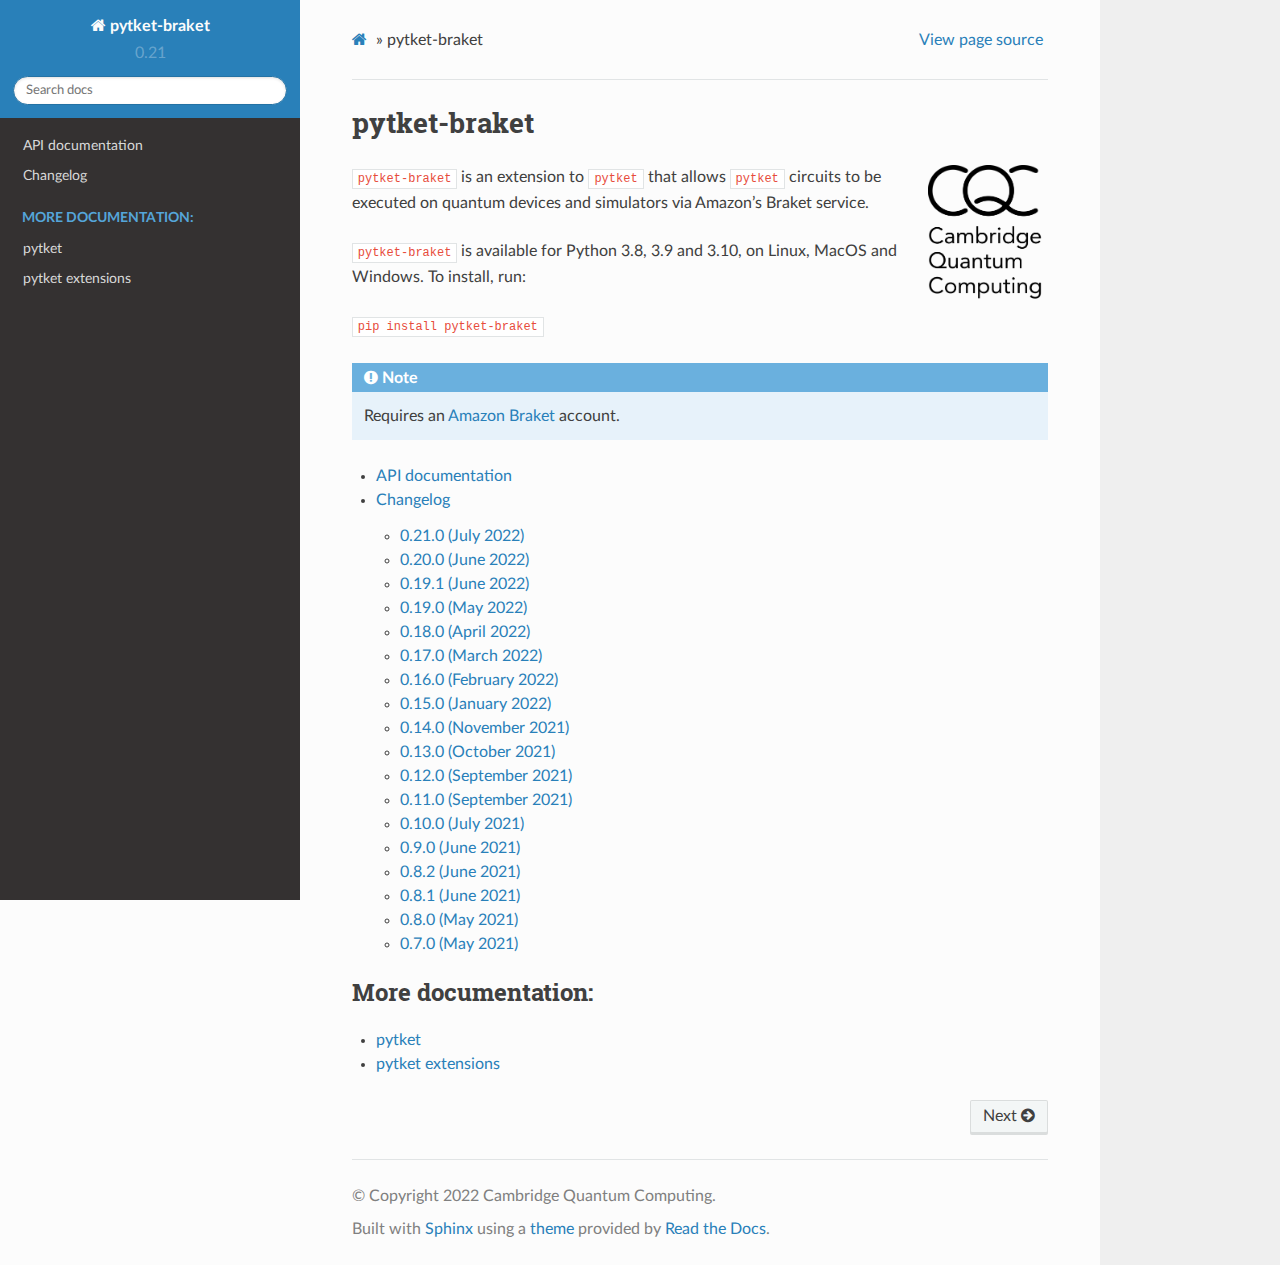
==== docs/api/index.html @ 6402a8f7 "Add generated documentation." ====
<!DOCTYPE html>
<html class="writer-html5" lang="en" >
<head>
  <meta charset="utf-8" /><meta name="generator" content="Docutils 0.17.1: http://docutils.sourceforge.net/" />

  <meta name="viewport" content="width=device-width, initial-scale=1.0" />
  <title>pytket-braket &mdash; pytket-braket 0.21.1rc1 documentation</title>
      <link rel="stylesheet" href="_static/pygments.css" type="text/css" />
      <link rel="stylesheet" href="_static/css/theme.css" type="text/css" />
  <!--[if lt IE 9]>
    <script src="_static/js/html5shiv.min.js"></script>
  <![endif]-->
  
        <script data-url_root="./" id="documentation_options" src="_static/documentation_options.js"></script>
        <script src="_static/jquery.js"></script>
        <script src="_static/underscore.js"></script>
        <script src="_static/doctools.js"></script>
    <script src="_static/js/theme.js"></script>
    <link rel="index" title="Index" href="genindex.html" />
    <link rel="search" title="Search" href="search.html" />
    <link rel="next" title="API documentation" href="api.html" /> 
</head>

<body class="wy-body-for-nav"> 
  <div class="wy-grid-for-nav">
    <nav data-toggle="wy-nav-shift" class="wy-nav-side">
      <div class="wy-side-scroll">
        <div class="wy-side-nav-search" >
            <a href="#" class="icon icon-home"> pytket-braket
          </a>
              <div class="version">
                0.21
              </div>
<div role="search">
  <form id="rtd-search-form" class="wy-form" action="search.html" method="get">
    <input type="text" name="q" placeholder="Search docs" />
    <input type="hidden" name="check_keywords" value="yes" />
    <input type="hidden" name="area" value="default" />
  </form>
</div>
        </div><div class="wy-menu wy-menu-vertical" data-spy="affix" role="navigation" aria-label="Navigation menu">
              <ul>
<li class="toctree-l1"><a class="reference internal" href="api.html">API documentation</a></li>
<li class="toctree-l1"><a class="reference internal" href="changelog.html">Changelog</a></li>
</ul>
<p class="caption" role="heading"><span class="caption-text">More documentation:</span></p>
<ul>
<li class="toctree-l1"><a class="reference external" href="https://cqcl.github.io/tket/pytket/api/index.html">pytket</a></li>
<li class="toctree-l1"><a class="reference external" href="https://cqcl.github.io/pytket-extensions/api/index.html">pytket extensions</a></li>
</ul>

        </div>
      </div>
    </nav>

    <section data-toggle="wy-nav-shift" class="wy-nav-content-wrap"><nav class="wy-nav-top" aria-label="Mobile navigation menu" >
          <i data-toggle="wy-nav-top" class="fa fa-bars"></i>
          <a href="#">pytket-braket</a>
      </nav>

      <div class="wy-nav-content">
        <div class="rst-content">
          <div role="navigation" aria-label="Page navigation">
  <ul class="wy-breadcrumbs">
      <li><a href="#" class="icon icon-home"></a> &raquo;</li>
      <li>pytket-braket</li>
      <li class="wy-breadcrumbs-aside">
            <a href="_sources/index.rst.txt" rel="nofollow"> View page source</a>
      </li>
  </ul>
  <hr/>
</div>
          <div role="main" class="document" itemscope="itemscope" itemtype="http://schema.org/Article">
           <div itemprop="articleBody">
             
  <section id="pytket-braket">
<h1>pytket-braket<a class="headerlink" href="#pytket-braket" title="Permalink to this headline"></a></h1>
<a class="reference internal image-reference" href="_images/CQCLogo.png"><img alt="_images/CQCLogo.png" class="align-right" src="_images/CQCLogo.png" style="width: 120px;" /></a>
<p><code class="docutils literal notranslate"><span class="pre">pytket-braket</span></code> is an extension to <code class="docutils literal notranslate"><span class="pre">pytket</span></code> that allows <code class="docutils literal notranslate"><span class="pre">pytket</span></code> circuits to
be executed on quantum devices and simulators via Amazon’s Braket service.</p>
<p><code class="docutils literal notranslate"><span class="pre">pytket-braket</span></code> is available for Python 3.8, 3.9 and 3.10, on Linux, MacOS and
Windows. To install, run:</p>
<p><code class="docutils literal notranslate"><span class="pre">pip</span> <span class="pre">install</span> <span class="pre">pytket-braket</span></code></p>
<div class="admonition note">
<p class="admonition-title">Note</p>
<p>Requires an <a class="reference external" href="https://aws.amazon.com/braket/">Amazon Braket</a> account.</p>
</div>
<div class="toctree-wrapper compound">
<ul>
<li class="toctree-l1"><a class="reference internal" href="api.html">API documentation</a></li>
<li class="toctree-l1"><a class="reference internal" href="changelog.html">Changelog</a><ul>
<li class="toctree-l2"><a class="reference internal" href="changelog.html#july-2022">0.21.0 (July 2022)</a></li>
<li class="toctree-l2"><a class="reference internal" href="changelog.html#june-2022">0.20.0 (June 2022)</a></li>
<li class="toctree-l2"><a class="reference internal" href="changelog.html#id1">0.19.1 (June 2022)</a></li>
<li class="toctree-l2"><a class="reference internal" href="changelog.html#may-2022">0.19.0 (May 2022)</a></li>
<li class="toctree-l2"><a class="reference internal" href="changelog.html#april-2022">0.18.0 (April 2022)</a></li>
<li class="toctree-l2"><a class="reference internal" href="changelog.html#march-2022">0.17.0 (March 2022)</a></li>
<li class="toctree-l2"><a class="reference internal" href="changelog.html#february-2022">0.16.0 (February 2022)</a></li>
<li class="toctree-l2"><a class="reference internal" href="changelog.html#january-2022">0.15.0 (January 2022)</a></li>
<li class="toctree-l2"><a class="reference internal" href="changelog.html#november-2021">0.14.0 (November 2021)</a></li>
<li class="toctree-l2"><a class="reference internal" href="changelog.html#october-2021">0.13.0 (October 2021)</a></li>
<li class="toctree-l2"><a class="reference internal" href="changelog.html#september-2021">0.12.0 (September 2021)</a></li>
<li class="toctree-l2"><a class="reference internal" href="changelog.html#id2">0.11.0 (September 2021)</a></li>
<li class="toctree-l2"><a class="reference internal" href="changelog.html#july-2021">0.10.0 (July 2021)</a></li>
<li class="toctree-l2"><a class="reference internal" href="changelog.html#june-2021">0.9.0 (June 2021)</a></li>
<li class="toctree-l2"><a class="reference internal" href="changelog.html#id3">0.8.2 (June 2021)</a></li>
<li class="toctree-l2"><a class="reference internal" href="changelog.html#id4">0.8.1 (June 2021)</a></li>
<li class="toctree-l2"><a class="reference internal" href="changelog.html#may-2021">0.8.0 (May 2021)</a></li>
<li class="toctree-l2"><a class="reference internal" href="changelog.html#id5">0.7.0 (May 2021)</a></li>
</ul>
</li>
</ul>
</div>
<div class="toctree-wrapper compound">
<p class="caption" role="heading"><span class="caption-text">More documentation:</span></p>
<ul>
<li class="toctree-l1"><a class="reference external" href="https://cqcl.github.io/tket/pytket/api/index.html">pytket</a></li>
<li class="toctree-l1"><a class="reference external" href="https://cqcl.github.io/pytket-extensions/api/index.html">pytket extensions</a></li>
</ul>
</div>
</section>


           </div>
          </div>
          <footer><div class="rst-footer-buttons" role="navigation" aria-label="Footer">
        <a href="api.html" class="btn btn-neutral float-right" title="API documentation" accesskey="n" rel="next">Next <span class="fa fa-arrow-circle-right" aria-hidden="true"></span></a>
    </div>

  <hr/>

  <div role="contentinfo">
    <p>&#169; Copyright 2022 Cambridge Quantum Computing.</p>
  </div>

  Built with <a href="https://www.sphinx-doc.org/">Sphinx</a> using a
    <a href="https://github.com/readthedocs/sphinx_rtd_theme">theme</a>
    provided by <a href="https://readthedocs.org">Read the Docs</a>.
   

</footer>
        </div>
      </div>
    </section>
  </div>
  <script>
      jQuery(function () {
          SphinxRtdTheme.Navigation.enable(true);
      });
  </script> 

</body>
</html>
---- docs/api/_static/pygments.css ----
pre { line-height: 125%; }
td.linenos .normal { color: inherit; background-color: transparent; padding-left: 5px; padding-right: 5px; }
span.linenos { color: inherit; background-color: transparent; padding-left: 5px; padding-right: 5px; }
td.linenos .special { color: #000000; background-color: #ffffc0; padding-left: 5px; padding-right: 5px; }
span.linenos.special { color: #000000; background-color: #ffffc0; padding-left: 5px; padding-right: 5px; }
.highlight .hll { background-color: #ffffcc }
.highlight { background: #f8f8f8; }
.highlight .c { color: #3D7B7B; font-style: italic } /* Comment */
.highlight .err { border: 1px solid #FF0000 } /* Error */
.highlight .k { color: #008000; font-weight: bold } /* Keyword */
.highlight .o { color: #666666 } /* Operator */
.highlight .ch { color: #3D7B7B; font-style: italic } /* Comment.Hashbang */
.highlight .cm { color: #3D7B7B; font-style: italic } /* Comment.Multiline */
.highlight .cp { color: #9C6500 } /* Comment.Preproc */
.highlight .cpf { color: #3D7B7B; font-style: italic } /* Comment.PreprocFile */
.highlight .c1 { color: #3D7B7B; font-style: italic } /* Comment.Single */
.highlight .cs { color: #3D7B7B; font-style: italic } /* Comment.Special */
.highlight .gd { color: #A00000 } /* Generic.Deleted */
.highlight .ge { font-style: italic } /* Generic.Emph */
.highlight .gr { color: #E40000 } /* Generic.Error */
.highlight .gh { color: #000080; font-weight: bold } /* Generic.Heading */
.highlight .gi { color: #008400 } /* Generic.Inserted */
.highlight .go { color: #717171 } /* Generic.Output */
.highlight .gp { color: #000080; font-weight: bold } /* Generic.Prompt */
.highlight .gs { font-weight: bold } /* Generic.Strong */
.highlight .gu { color: #800080; font-weight: bold } /* Generic.Subheading */
.highlight .gt { color: #0044DD } /* Generic.Traceback */
.highlight .kc { color: #008000; font-weight: bold } /* Keyword.Constant */
.highlight .kd { color: #008000; font-weight: bold } /* Keyword.Declaration */
.highlight .kn { color: #008000; font-weight: bold } /* Keyword.Namespace */
.highlight .kp { color: #008000 } /* Keyword.Pseudo */
.highlight .kr { color: #008000; font-weight: bold } /* Keyword.Reserved */
.highlight .kt { color: #B00040 } /* Keyword.Type */
.highlight .m { color: #666666 } /* Literal.Number */
.highlight .s { color: #BA2121 } /* Literal.String */
.highlight .na { color: #687822 } /* Name.Attribute */
.highlight .nb { color: #008000 } /* Name.Builtin */
.highlight .nc { color: #0000FF; font-weight: bold } /* Name.Class */
.highlight .no { color: #880000 } /* Name.Constant */
.highlight .nd { color: #AA22FF } /* Name.Decorator */
.highlight .ni { color: #717171; font-weight: bold } /* Name.Entity */
.highlight .ne { color: #CB3F38; font-weight: bold } /* Name.Exception */
.highlight .nf { color: #0000FF } /* Name.Function */
.highlight .nl { color: #767600 } /* Name.Label */
.highlight .nn { color: #0000FF; font-weight: bold } /* Name.Namespace */
.highlight .nt { color: #008000; font-weight: bold } /* Name.Tag */
.highlight .nv { color: #19177C } /* Name.Variable */
.highlight .ow { color: #AA22FF; font-weight: bold } /* Operator.Word */
.highlight .w { color: #bbbbbb } /* Text.Whitespace */
.highlight .mb { color: #666666 } /* Literal.Number.Bin */
.highlight .mf { color: #666666 } /* Literal.Number.Float */
.highlight .mh { color: #666666 } /* Literal.Number.Hex */
.highlight .mi { color: #666666 } /* Literal.Number.Integer */
.highlight .mo { color: #666666 } /* Literal.Number.Oct */
.highlight .sa { color: #BA2121 } /* Literal.String.Affix */
.highlight .sb { color: #BA2121 } /* Literal.String.Backtick */
.highlight .sc { color: #BA2121 } /* Literal.String.Char */
.highlight .dl { color: #BA2121 } /* Literal.String.Delimiter */
.highlight .sd { color: #BA2121; font-style: italic } /* Literal.String.Doc */
.highlight .s2 { color: #BA2121 } /* Literal.String.Double */
.highlight .se { color: #AA5D1F; font-weight: bold } /* Literal.String.Escape */
.highlight .sh { color: #BA2121 } /* Literal.String.Heredoc */
.highlight .si { color: #A45A77; font-weight: bold } /* Literal.String.Interpol */
.highlight .sx { color: #008000 } /* Literal.String.Other */
.highlight .sr { color: #A45A77 } /* Literal.String.Regex */
.highlight .s1 { color: #BA2121 } /* Literal.String.Single */
.highlight .ss { color: #19177C } /* Literal.String.Symbol */
.highlight .bp { color: #008000 } /* Name.Builtin.Pseudo */
.highlight .fm { color: #0000FF } /* Name.Function.Magic */
.highlight .vc { color: #19177C } /* Name.Variable.Class */
.highlight .vg { color: #19177C } /* Name.Variable.Global */
.highlight .vi { color: #19177C } /* Name.Variable.Instance */
.highlight .vm { color: #19177C } /* Name.Variable.Magic */
.highlight .il { color: #666666 } /* Literal.Number.Integer.Long */
---- docs/api/_static/css/theme.css ----
html{box-sizing:border-box}*,:after,:before{box-sizing:inherit}article,aside,details,figcaption,figure,footer,header,hgroup,nav,section{display:block}audio,canvas,video{display:inline-block;*display:inline;*zoom:1}[hidden],audio:not([controls]){display:none}*{-webkit-box-sizing:border-box;-moz-box-sizing:border-box;box-sizing:border-box}html{font-size:100%;-webkit-text-size-adjust:100%;-ms-text-size-adjust:100%}body{margin:0}a:active,a:hover{outline:0}abbr[title]{border-bottom:1px dotted}b,strong{font-weight:700}blockquote{margin:0}dfn{font-style:italic}ins{background:#ff9;text-decoration:none}ins,mark{color:#000}mark{background:#ff0;font-style:italic;font-weight:700}.rst-content code,.rst-content tt,code,kbd,pre,samp{font-family:monospace,serif;_font-family:courier new,monospace;font-size:1em}pre{white-space:pre}q{quotes:none}q:after,q:before{content:"";content:none}small{font-size:85%}sub,sup{font-size:75%;line-height:0;position:relative;vertical-align:baseline}sup{top:-.5em}sub{bottom:-.25em}dl,ol,ul{margin:0;padding:0;list-style:none;list-style-image:none}li{list-style:none}dd{margin:0}img{border:0;-ms-interpolation-mode:bicubic;vertical-align:middle;max-width:100%}svg:not(:root){overflow:hidden}figure,form{margin:0}label{cursor:pointer}button,input,select,textarea{font-size:100%;margin:0;vertical-align:baseline;*vertical-align:middle}button,input{line-height:normal}button,input[type=button],input[type=reset],input[type=submit]{cursor:pointer;-webkit-appearance:button;*overflow:visible}button[disabled],input[disabled]{cursor:default}input[type=search]{-webkit-appearance:textfield;-moz-box-sizing:content-box;-webkit-box-sizing:content-box;box-sizing:content-box}textarea{resize:vertical}table{border-collapse:collapse;border-spacing:0}td{vertical-align:top}.chromeframe{margin:.2em 0;background:#ccc;color:#000;padding:.2em 0}.ir{display:block;border:0;text-indent:-999em;overflow:hidden;background-color:transparent;background-repeat:no-repeat;text-align:left;direction:ltr;*line-height:0}.ir br{display:none}.hidden{display:none!important;visibility:hidden}.visuallyhidden{border:0;clip:rect(0 0 0 0);height:1px;margin:-1px;overflow:hidden;padding:0;position:absolute;width:1px}.visuallyhidden.focusable:active,.visuallyhidden.focusable:focus{clip:auto;height:auto;margin:0;overflow:visible;position:static;width:auto}.invisible{visibility:hidden}.relative{position:relative}big,small{font-size:100%}@media print{body,html,section{background:none!important}*{box-shadow:none!important;text-shadow:none!important;filter:none!important;-ms-filter:none!important}a,a:visited{text-decoration:underline}.ir a:after,a[href^="#"]:after,a[href^="javascript:"]:after{content:""}blockquote,pre{page-break-inside:avoid}thead{display:table-header-group}img,tr{page-break-inside:avoid}img{max-width:100%!important}@page{margin:.5cm}.rst-content .toctree-wrapper>p.caption,h2,h3,p{orphans:3;widows:3}.rst-content .toctree-wrapper>p.caption,h2,h3{page-break-after:avoid}}.btn,.fa:before,.icon:before,.rst-content .admonition,.rst-content .admonition-title:before,.rst-content .admonition-todo,.rst-content .attention,.rst-content .caution,.rst-content .code-block-caption .headerlink:before,.rst-content .danger,.rst-content .eqno .headerlink:before,.rst-content .error,.rst-content .hint,.rst-content .important,.rst-content .note,.rst-content .seealso,.rst-content .tip,.rst-content .warning,.rst-content code.download span:first-child:before,.rst-content dl dt .headerlink:before,.rst-content h1 .headerlink:before,.rst-content h2 .headerlink:before,.rst-content h3 .headerlink:before,.rst-content h4 .headerlink:before,.rst-content h5 .headerlink:before,.rst-content h6 .headerlink:before,.rst-content p.caption .headerlink:before,.rst-content p .headerlink:before,.rst-content table>caption .headerlink:before,.rst-content tt.download span:first-child:before,.wy-alert,.wy-dropdown .caret:before,.wy-inline-validate.wy-inline-validate-danger .wy-input-context:before,.wy-inline-validate.wy-inline-validate-info .wy-input-context:before,.wy-inline-validate.wy-inline-validate-success .wy-input-context:before,.wy-inline-validate.wy-inline-validate-warning .wy-input-context:before,.wy-menu-vertical li.current>a,.wy-menu-vertical li.current>a button.toctree-expand:before,.wy-menu-vertical li.on a,.wy-menu-vertical li.on a button.toctree-expand:before,.wy-menu-vertical li button.toctree-expand:before,.wy-nav-top a,.wy-side-nav-search .wy-dropdown>a,.wy-side-nav-search>a,input[type=color],input[type=date],input[type=datetime-local],input[type=datetime],input[type=email],input[type=month],input[type=number],input[type=password],input[type=search],input[type=tel],input[type=text],input[type=time],input[type=url],input[type=week],select,textarea{-webkit-font-smoothing:antialiased}.clearfix{*zoom:1}.clearfix:after,.clearfix:before{display:table;content:""}.clearfix:after{clear:both}/*!
 *  Font Awesome 4.7.0 by @davegandy - http://fontawesome.io - @fontawesome
 *  License - http://fontawesome.io/license (Font: SIL OFL 1.1, CSS: MIT License)
 */@font-face{font-family:FontAwesome;src:url(fonts/fontawesome-webfont.eot?674f50d287a8c48dc19ba404d20fe713);src:url(fonts/fontawesome-webfont.eot?674f50d287a8c48dc19ba404d20fe713?#iefix&v=4.7.0) format("embedded-opentype"),url(fonts/fontawesome-webfont.woff2?af7ae505a9eed503f8b8e6982036873e) format("woff2"),url(fonts/fontawesome-webfont.woff?fee66e712a8a08eef5805a46892932ad) format("woff"),url(fonts/fontawesome-webfont.ttf?b06871f281fee6b241d60582ae9369b9) format("truetype"),url(fonts/fontawesome-webfont.svg?912ec66d7572ff821749319396470bde#fontawesomeregular) format("svg");font-weight:400;font-style:normal}.fa,.icon,.rst-content .admonition-title,.rst-content .code-block-caption .headerlink,.rst-content .eqno .headerlink,.rst-content code.download span:first-child,.rst-content dl dt .headerlink,.rst-content h1 .headerlink,.rst-content h2 .headerlink,.rst-content h3 .headerlink,.rst-content h4 .headerlink,.rst-content h5 .headerlink,.rst-content h6 .headerlink,.rst-content p.caption .headerlink,.rst-content p .headerlink,.rst-content table>caption .headerlink,.rst-content tt.download span:first-child,.wy-menu-vertical li.current>a button.toctree-expand,.wy-menu-vertical li.on a button.toctree-expand,.wy-menu-vertical li button.toctree-expand{display:inline-block;font:normal normal normal 14px/1 FontAwesome;font-size:inherit;text-rendering:auto;-webkit-font-smoothing:antialiased;-moz-osx-font-smoothing:grayscale}.fa-lg{font-size:1.33333em;line-height:.75em;vertical-align:-15%}.fa-2x{font-size:2em}.fa-3x{font-size:3em}.fa-4x{font-size:4em}.fa-5x{font-size:5em}.fa-fw{width:1.28571em;text-align:center}.fa-ul{padding-left:0;margin-left:2.14286em;list-style-type:none}.fa-ul>li{position:relative}.fa-li{position:absolute;left:-2.14286em;width:2.14286em;top:.14286em;text-align:center}.fa-li.fa-lg{left:-1.85714em}.fa-border{padding:.2em .25em .15em;border:.08em solid #eee;border-radius:.1em}.fa-pull-left{float:left}.fa-pull-right{float:right}.fa-pull-left.icon,.fa.fa-pull-left,.rst-content .code-block-caption .fa-pull-left.headerlink,.rst-content .eqno .fa-pull-left.headerlink,.rst-content .fa-pull-left.admonition-title,.rst-content code.download span.fa-pull-left:first-child,.rst-content dl dt .fa-pull-left.headerlink,.rst-content h1 .fa-pull-left.headerlink,.rst-content h2 .fa-pull-left.headerlink,.rst-content h3 .fa-pull-left.headerlink,.rst-content h4 .fa-pull-left.headerlink,.rst-content h5 .fa-pull-left.headerlink,.rst-content h6 .fa-pull-left.headerlink,.rst-content p .fa-pull-left.headerlink,.rst-content table>caption .fa-pull-left.headerlink,.rst-content tt.download span.fa-pull-left:first-child,.wy-menu-vertical li.current>a button.fa-pull-left.toctree-expand,.wy-menu-vertical li.on a button.fa-pull-left.toctree-expand,.wy-menu-vertical li button.fa-pull-left.toctree-expand{margin-right:.3em}.fa-pull-right.icon,.fa.fa-pull-right,.rst-content .code-block-caption .fa-pull-right.headerlink,.rst-content .eqno .fa-pull-right.headerlink,.rst-content .fa-pull-right.admonition-title,.rst-content code.download span.fa-pull-right:first-child,.rst-content dl dt .fa-pull-right.headerlink,.rst-content h1 .fa-pull-right.headerlink,.rst-content h2 .fa-pull-right.headerlink,.rst-content h3 .fa-pull-right.headerlink,.rst-content h4 .fa-pull-right.headerlink,.rst-content h5 .fa-pull-right.headerlink,.rst-content h6 .fa-pull-right.headerlink,.rst-content p .fa-pull-right.headerlink,.rst-content table>caption .fa-pull-right.headerlink,.rst-content tt.download span.fa-pull-right:first-child,.wy-menu-vertical li.current>a button.fa-pull-right.toctree-expand,.wy-menu-vertical li.on a button.fa-pull-right.toctree-expand,.wy-menu-vertical li button.fa-pull-right.toctree-expand{margin-left:.3em}.pull-right{float:right}.pull-left{float:left}.fa.pull-left,.pull-left.icon,.rst-content .code-block-caption .pull-left.headerlink,.rst-content .eqno .pull-left.headerlink,.rst-content .pull-left.admonition-title,.rst-content code.download span.pull-left:first-child,.rst-content dl dt .pull-left.headerlink,.rst-content h1 .pull-left.headerlink,.rst-content h2 .pull-left.headerlink,.rst-content h3 .pull-left.headerlink,.rst-content h4 .pull-left.headerlink,.rst-content h5 .pull-left.headerlink,.rst-content h6 .pull-left.headerlink,.rst-content p .pull-left.headerlink,.rst-content table>caption .pull-left.headerlink,.rst-content tt.download span.pull-left:first-child,.wy-menu-vertical li.current>a button.pull-left.toctree-expand,.wy-menu-vertical li.on a button.pull-left.toctree-expand,.wy-menu-vertical li button.pull-left.toctree-expand{margin-right:.3em}.fa.pull-right,.pull-right.icon,.rst-content .code-block-caption .pull-right.headerlink,.rst-content .eqno .pull-right.headerlink,.rst-content .pull-right.admonition-title,.rst-content code.download span.pull-right:first-child,.rst-content dl dt .pull-right.headerlink,.rst-content h1 .pull-right.headerlink,.rst-content h2 .pull-right.headerlink,.rst-content h3 .pull-right.headerlink,.rst-content h4 .pull-right.headerlink,.rst-content h5 .pull-right.headerlink,.rst-content h6 .pull-right.headerlink,.rst-content p .pull-right.headerlink,.rst-content table>caption .pull-right.headerlink,.rst-content tt.download span.pull-right:first-child,.wy-menu-vertical li.current>a button.pull-right.toctree-expand,.wy-menu-vertical li.on a button.pull-right.toctree-expand,.wy-menu-vertical li button.pull-right.toctree-expand{margin-left:.3em}.fa-spin{-webkit-animation:fa-spin 2s linear infinite;animation:fa-spin 2s linear infinite}.fa-pulse{-webkit-animation:fa-spin 1s steps(8) infinite;animation:fa-spin 1s steps(8) infinite}@-webkit-keyframes fa-spin{0%{-webkit-transform:rotate(0deg);transform:rotate(0deg)}to{-webkit-transform:rotate(359deg);transform:rotate(359deg)}}@keyframes fa-spin{0%{-webkit-transform:rotate(0deg);transform:rotate(0deg)}to{-webkit-transform:rotate(359deg);transform:rotate(359deg)}}.fa-rotate-90{-ms-filter:"progid:DXImageTransform.Microsoft.BasicImage(rotation=1)";-webkit-transform:rotate(90deg);-ms-transform:rotate(90deg);transform:rotate(90deg)}.fa-rotate-180{-ms-filter:"progid:DXImageTransform.Microsoft.BasicImage(rotation=2)";-webkit-transform:rotate(180deg);-ms-transform:rotate(180deg);transform:rotate(180deg)}.fa-rotate-270{-ms-filter:"progid:DXImageTransform.Microsoft.BasicImage(rotation=3)";-webkit-transform:rotate(270deg);-ms-transform:rotate(270deg);transform:rotate(270deg)}.fa-flip-horizontal{-ms-filter:"progid:DXImageTransform.Microsoft.BasicImage(rotation=0, mirror=1)";-webkit-transform:scaleX(-1);-ms-transform:scaleX(-1);transform:scaleX(-1)}.fa-flip-vertical{-ms-filter:"progid:DXImageTransform.Microsoft.BasicImage(rotation=2, mirror=1)";-webkit-transform:scaleY(-1);-ms-transform:scaleY(-1);transform:scaleY(-1)}:root .fa-flip-horizontal,:root .fa-flip-vertical,:root .fa-rotate-90,:root .fa-rotate-180,:root .fa-rotate-270{filter:none}.fa-stack{position:relative;display:inline-block;width:2em;height:2em;line-height:2em;vertical-align:middle}.fa-stack-1x,.fa-stack-2x{position:absolute;left:0;width:100%;text-align:center}.fa-stack-1x{line-height:inherit}.fa-stack-2x{font-size:2em}.fa-inverse{color:#fff}.fa-glass:before{content:""}.fa-music:before{content:""}.fa-search:before,.icon-search:before{content:""}.fa-envelope-o:before{content:""}.fa-heart:before{content:""}.fa-star:before{content:""}.fa-star-o:before{content:""}.fa-user:before{content:""}.fa-film:before{content:""}.fa-th-large:before{content:""}.fa-th:before{content:""}.fa-th-list:before{content:""}.fa-check:before{content:""}.fa-close:before,.fa-remove:before,.fa-times:before{content:""}.fa-search-plus:before{content:""}.fa-search-minus:before{content:""}.fa-power-off:before{content:""}.fa-signal:before{content:""}.fa-cog:before,.fa-gear:before{content:""}.fa-trash-o:before{content:""}.fa-home:before,.icon-home:before{content:""}.fa-file-o:before{content:""}.fa-clock-o:before{content:""}.fa-road:before{content:""}.fa-download:before,.rst-content code.download span:first-child:before,.rst-content tt.download span:first-child:before{content:""}.fa-arrow-circle-o-down:before{content:""}.fa-arrow-circle-o-up:before{content:""}.fa-inbox:before{content:""}.fa-play-circle-o:before{content:""}.fa-repeat:before,.fa-rotate-right:before{content:""}.fa-refresh:before{content:""}.fa-list-alt:before{content:""}.fa-lock:before{content:""}.fa-flag:before{content:""}.fa-headphones:before{content:""}.fa-volume-off:before{content:""}.fa-volume-down:before{content:""}.fa-volume-up:before{content:""}.fa-qrcode:before{content:""}.fa-barcode:before{content:""}.fa-tag:before{content:""}.fa-tags:before{content:""}.fa-book:before,.icon-book:before{content:""}.fa-bookmark:before{content:""}.fa-print:before{content:""}.fa-camera:before{content:""}.fa-font:before{content:""}.fa-bold:before{content:""}.fa-italic:before{content:""}.fa-text-height:before{content:""}.fa-text-width:before{content:""}.fa-align-left:before{content:""}.fa-align-center:before{content:""}.fa-align-right:before{content:""}.fa-align-justify:before{content:""}.fa-list:before{content:""}.fa-dedent:before,.fa-outdent:before{content:""}.fa-indent:before{content:""}.fa-video-camera:before{content:""}.fa-image:before,.fa-photo:before,.fa-picture-o:before{content:""}.fa-pencil:before{content:""}.fa-map-marker:before{content:""}.fa-adjust:before{content:""}.fa-tint:before{content:""}.fa-edit:before,.fa-pencil-square-o:before{content:""}.fa-share-square-o:before{content:""}.fa-check-square-o:before{content:""}.fa-arrows:before{content:""}.fa-step-backward:before{content:""}.fa-fast-backward:before{content:""}.fa-backward:before{content:""}.fa-play:before{content:""}.fa-pause:before{content:""}.fa-stop:before{content:""}.fa-forward:before{content:""}.fa-fast-forward:before{content:""}.fa-step-forward:before{content:""}.fa-eject:before{content:""}.fa-chevron-left:before{content:""}.fa-chevron-right:before{content:""}.fa-plus-circle:before{content:""}.fa-minus-circle:before{content:""}.fa-times-circle:before,.wy-inline-validate.wy-inline-validate-danger .wy-input-context:before{content:""}.fa-check-circle:before,.wy-inline-validate.wy-inline-validate-success .wy-input-context:before{content:""}.fa-question-circle:before{content:""}.fa-info-circle:before{content:""}.fa-crosshairs:before{content:""}.fa-times-circle-o:before{content:""}.fa-check-circle-o:before{content:""}.fa-ban:before{content:""}.fa-arrow-left:before{content:""}.fa-arrow-right:before{content:""}.fa-arrow-up:before{content:""}.fa-arrow-down:before{content:""}.fa-mail-forward:before,.fa-share:before{content:""}.fa-expand:before{content:""}.fa-compress:before{content:""}.fa-plus:before{content:""}.fa-minus:before{content:""}.fa-asterisk:before{content:""}.fa-exclamation-circle:before,.rst-content .admonition-title:before,.wy-inline-validate.wy-inline-validate-info .wy-input-context:before,.wy-inline-validate.wy-inline-validate-warning .wy-input-context:before{content:""}.fa-gift:before{content:""}.fa-leaf:before{content:""}.fa-fire:before,.icon-fire:before{content:""}.fa-eye:before{content:""}.fa-eye-slash:before{content:""}.fa-exclamation-triangle:before,.fa-warning:before{content:""}.fa-plane:before{content:""}.fa-calendar:before{content:""}.fa-random:before{content:""}.fa-comment:before{content:""}.fa-magnet:before{content:""}.fa-chevron-up:before{content:""}.fa-chevron-down:before{content:""}.fa-retweet:before{content:""}.fa-shopping-cart:before{content:""}.fa-folder:before{content:""}.fa-folder-open:before{content:""}.fa-arrows-v:before{content:""}.fa-arrows-h:before{content:""}.fa-bar-chart-o:before,.fa-bar-chart:before{content:""}.fa-twitter-square:before{content:""}.fa-facebook-square:before{content:""}.fa-camera-retro:before{content:""}.fa-key:before{content:""}.fa-cogs:before,.fa-gears:before{content:""}.fa-comments:before{content:""}.fa-thumbs-o-up:before{content:""}.fa-thumbs-o-down:before{content:""}.fa-star-half:before{content:""}.fa-heart-o:before{content:""}.fa-sign-out:before{content:""}.fa-linkedin-square:before{content:""}.fa-thumb-tack:before{content:""}.fa-external-link:before{content:""}.fa-sign-in:before{content:""}.fa-trophy:before{content:""}.fa-github-square:before{content:""}.fa-upload:before{content:""}.fa-lemon-o:before{content:""}.fa-phone:before{content:""}.fa-square-o:before{content:""}.fa-bookmark-o:before{content:""}.fa-phone-square:before{content:""}.fa-twitter:before{content:""}.fa-facebook-f:before,.fa-facebook:before{content:""}.fa-github:before,.icon-github:before{content:""}.fa-unlock:before{content:""}.fa-credit-card:before{content:""}.fa-feed:before,.fa-rss:before{content:""}.fa-hdd-o:before{content:""}.fa-bullhorn:before{content:""}.fa-bell:before{content:""}.fa-certificate:before{content:""}.fa-hand-o-right:before{content:""}.fa-hand-o-left:before{content:""}.fa-hand-o-up:before{content:""}.fa-hand-o-down:before{content:""}.fa-arrow-circle-left:before,.icon-circle-arrow-left:before{content:""}.fa-arrow-circle-right:before,.icon-circle-arrow-right:before{content:""}.fa-arrow-circle-up:before{content:""}.fa-arrow-circle-down:before{content:""}.fa-globe:before{content:""}.fa-wrench:before{content:""}.fa-tasks:before{content:""}.fa-filter:before{content:""}.fa-briefcase:before{content:""}.fa-arrows-alt:before{content:""}.fa-group:before,.fa-users:before{content:""}.fa-chain:before,.fa-link:before,.icon-link:before{content:""}.fa-cloud:before{content:""}.fa-flask:before{content:""}.fa-cut:before,.fa-scissors:before{content:""}.fa-copy:before,.fa-files-o:before{content:""}.fa-paperclip:before{content:""}.fa-floppy-o:before,.fa-save:before{content:""}.fa-square:before{content:""}.fa-bars:before,.fa-navicon:before,.fa-reorder:before{content:""}.fa-list-ul:before{content:""}.fa-list-ol:before{content:""}.fa-strikethrough:before{content:""}.fa-underline:before{content:""}.fa-table:before{content:""}.fa-magic:before{content:""}.fa-truck:before{content:""}.fa-pinterest:before{content:""}.fa-pinterest-square:before{content:""}.fa-google-plus-square:before{content:""}.fa-google-plus:before{content:""}.fa-money:before{content:""}.fa-caret-down:before,.icon-caret-down:before,.wy-dropdown .caret:before{content:""}.fa-caret-up:before{content:""}.fa-caret-left:before{content:""}.fa-caret-right:before{content:""}.fa-columns:before{content:""}.fa-sort:before,.fa-unsorted:before{content:""}.fa-sort-desc:before,.fa-sort-down:before{content:""}.fa-sort-asc:before,.fa-sort-up:before{content:""}.fa-envelope:before{content:""}.fa-linkedin:before{content:""}.fa-rotate-left:before,.fa-undo:before{content:""}.fa-gavel:before,.fa-legal:before{content:""}.fa-dashboard:before,.fa-tachometer:before{content:""}.fa-comment-o:before{content:""}.fa-comments-o:before{content:""}.fa-bolt:before,.fa-flash:before{content:""}.fa-sitemap:before{content:""}.fa-umbrella:before{content:""}.fa-clipboard:before,.fa-paste:before{content:""}.fa-lightbulb-o:before{content:""}.fa-exchange:before{content:""}.fa-cloud-download:before{content:""}.fa-cloud-upload:before{content:""}.fa-user-md:before{content:""}.fa-stethoscope:before{content:""}.fa-suitcase:before{content:""}.fa-bell-o:before{content:""}.fa-coffee:before{content:""}.fa-cutlery:before{content:""}.fa-file-text-o:before{content:""}.fa-building-o:before{content:""}.fa-hospital-o:before{content:""}.fa-ambulance:before{content:""}.fa-medkit:before{content:""}.fa-fighter-jet:before{content:""}.fa-beer:before{content:""}.fa-h-square:before{content:""}.fa-plus-square:before{content:""}.fa-angle-double-left:before{content:""}.fa-angle-double-right:before{content:""}.fa-angle-double-up:before{content:""}.fa-angle-double-down:before{content:""}.fa-angle-left:before{content:""}.fa-angle-right:before{content:""}.fa-angle-up:before{content:""}.fa-angle-down:before{content:""}.fa-desktop:before{content:""}.fa-laptop:before{content:""}.fa-tablet:before{content:""}.fa-mobile-phone:before,.fa-mobile:before{content:""}.fa-circle-o:before{content:""}.fa-quote-left:before{content:""}.fa-quote-right:before{content:""}.fa-spinner:before{content:""}.fa-circle:before{content:""}.fa-mail-reply:before,.fa-reply:before{content:""}.fa-github-alt:before{content:""}.fa-folder-o:before{content:""}.fa-folder-open-o:before{content:""}.fa-smile-o:before{content:""}.fa-frown-o:before{content:""}.fa-meh-o:before{content:""}.fa-gamepad:before{content:""}.fa-keyboard-o:before{content:""}.fa-flag-o:before{content:""}.fa-flag-checkered:before{content:""}.fa-terminal:before{content:""}.fa-code:before{content:""}.fa-mail-reply-all:before,.fa-reply-all:before{content:""}.fa-star-half-empty:before,.fa-star-half-full:before,.fa-star-half-o:before{content:""}.fa-location-arrow:before{content:""}.fa-crop:before{content:""}.fa-code-fork:before{content:""}.fa-chain-broken:before,.fa-unlink:before{content:""}.fa-question:before{content:""}.fa-info:before{content:""}.fa-exclamation:before{content:""}.fa-superscript:before{content:""}.fa-subscript:before{content:""}.fa-eraser:before{content:""}.fa-puzzle-piece:before{content:""}.fa-microphone:before{content:""}.fa-microphone-slash:before{content:""}.fa-shield:before{content:""}.fa-calendar-o:before{content:""}.fa-fire-extinguisher:before{content:""}.fa-rocket:before{content:""}.fa-maxcdn:before{content:""}.fa-chevron-circle-left:before{content:""}.fa-chevron-circle-right:before{content:""}.fa-chevron-circle-up:before{content:""}.fa-chevron-circle-down:before{content:""}.fa-html5:before{content:""}.fa-css3:before{content:""}.fa-anchor:before{content:""}.fa-unlock-alt:before{content:""}.fa-bullseye:before{content:""}.fa-ellipsis-h:before{content:""}.fa-ellipsis-v:before{content:""}.fa-rss-square:before{content:""}.fa-play-circle:before{content:""}.fa-ticket:before{content:""}.fa-minus-square:before{content:""}.fa-minus-square-o:before,.wy-menu-vertical li.current>a button.toctree-expand:before,.wy-menu-vertical li.on a button.toctree-expand:before{content:""}.fa-level-up:before{content:""}.fa-level-down:before{content:""}.fa-check-square:before{content:""}.fa-pencil-square:before{content:""}.fa-external-link-square:before{content:""}.fa-share-square:before{content:""}.fa-compass:before{content:""}.fa-caret-square-o-down:before,.fa-toggle-down:before{content:""}.fa-caret-square-o-up:before,.fa-toggle-up:before{content:""}.fa-caret-square-o-right:before,.fa-toggle-right:before{content:""}.fa-eur:before,.fa-euro:before{content:""}.fa-gbp:before{content:""}.fa-dollar:before,.fa-usd:before{content:""}.fa-inr:before,.fa-rupee:before{content:""}.fa-cny:before,.fa-jpy:before,.fa-rmb:before,.fa-yen:before{content:""}.fa-rouble:before,.fa-rub:before,.fa-ruble:before{content:""}.fa-krw:before,.fa-won:before{content:""}.fa-bitcoin:before,.fa-btc:before{content:""}.fa-file:before{content:""}.fa-file-text:before{content:""}.fa-sort-alpha-asc:before{content:""}.fa-sort-alpha-desc:before{content:""}.fa-sort-amount-asc:before{content:""}.fa-sort-amount-desc:before{content:""}.fa-sort-numeric-asc:before{content:""}.fa-sort-numeric-desc:before{content:""}.fa-thumbs-up:before{content:""}.fa-thumbs-down:before{content:""}.fa-youtube-square:before{content:""}.fa-youtube:before{content:""}.fa-xing:before{content:""}.fa-xing-square:before{content:""}.fa-youtube-play:before{content:""}.fa-dropbox:before{content:""}.fa-stack-overflow:before{content:""}.fa-instagram:before{content:""}.fa-flickr:before{content:""}.fa-adn:before{content:""}.fa-bitbucket:before,.icon-bitbucket:before{content:""}.fa-bitbucket-square:before{content:""}.fa-tumblr:before{content:""}.fa-tumblr-square:before{content:""}.fa-long-arrow-down:before{content:""}.fa-long-arrow-up:before{content:""}.fa-long-arrow-left:before{content:""}.fa-long-arrow-right:before{content:""}.fa-apple:before{content:""}.fa-windows:before{content:""}.fa-android:before{content:""}.fa-linux:before{content:""}.fa-dribbble:before{content:""}.fa-skype:before{content:""}.fa-foursquare:before{content:""}.fa-trello:before{content:""}.fa-female:before{content:""}.fa-male:before{content:""}.fa-gittip:before,.fa-gratipay:before{content:""}.fa-sun-o:before{content:""}.fa-moon-o:before{content:""}.fa-archive:before{content:""}.fa-bug:before{content:""}.fa-vk:before{content:""}.fa-weibo:before{content:""}.fa-renren:before{content:""}.fa-pagelines:before{content:""}.fa-stack-exchange:before{content:""}.fa-arrow-circle-o-right:before{content:""}.fa-arrow-circle-o-left:before{content:""}.fa-caret-square-o-left:before,.fa-toggle-left:before{content:""}.fa-dot-circle-o:before{content:""}.fa-wheelchair:before{content:""}.fa-vimeo-square:before{content:""}.fa-try:before,.fa-turkish-lira:before{content:""}.fa-plus-square-o:before,.wy-menu-vertical li button.toctree-expand:before{content:""}.fa-space-shuttle:before{content:""}.fa-slack:before{content:""}.fa-envelope-square:before{content:""}.fa-wordpress:before{content:""}.fa-openid:before{content:""}.fa-bank:before,.fa-institution:before,.fa-university:before{content:""}.fa-graduation-cap:before,.fa-mortar-board:before{content:""}.fa-yahoo:before{content:""}.fa-google:before{content:""}.fa-reddit:before{content:""}.fa-reddit-square:before{content:""}.fa-stumbleupon-circle:before{content:""}.fa-stumbleupon:before{content:""}.fa-delicious:before{content:""}.fa-digg:before{content:""}.fa-pied-piper-pp:before{content:""}.fa-pied-piper-alt:before{content:""}.fa-drupal:before{content:""}.fa-joomla:before{content:""}.fa-language:before{content:""}.fa-fax:before{content:""}.fa-building:before{content:""}.fa-child:before{content:""}.fa-paw:before{content:""}.fa-spoon:before{content:""}.fa-cube:before{content:""}.fa-cubes:before{content:""}.fa-behance:before{content:""}.fa-behance-square:before{content:""}.fa-steam:before{content:""}.fa-steam-square:before{content:""}.fa-recycle:before{content:""}.fa-automobile:before,.fa-car:before{content:""}.fa-cab:before,.fa-taxi:before{content:""}.fa-tree:before{content:""}.fa-spotify:before{content:""}.fa-deviantart:before{content:""}.fa-soundcloud:before{content:""}.fa-database:before{content:""}.fa-file-pdf-o:before{content:""}.fa-file-word-o:before{content:""}.fa-file-excel-o:before{content:""}.fa-file-powerpoint-o:before{content:""}.fa-file-image-o:before,.fa-file-photo-o:before,.fa-file-picture-o:before{content:""}.fa-file-archive-o:before,.fa-file-zip-o:before{content:""}.fa-file-audio-o:before,.fa-file-sound-o:before{content:""}.fa-file-movie-o:before,.fa-file-video-o:before{content:""}.fa-file-code-o:before{content:""}.fa-vine:before{content:""}.fa-codepen:before{content:""}.fa-jsfiddle:before{content:""}.fa-life-bouy:before,.fa-life-buoy:before,.fa-life-ring:before,.fa-life-saver:before,.fa-support:before{content:""}.fa-circle-o-notch:before{content:""}.fa-ra:before,.fa-rebel:before,.fa-resistance:before{content:""}.fa-empire:before,.fa-ge:before{content:""}.fa-git-square:before{content:""}.fa-git:before{content:""}.fa-hacker-news:before,.fa-y-combinator-square:before,.fa-yc-square:before{content:""}.fa-tencent-weibo:before{content:""}.fa-qq:before{content:""}.fa-wechat:before,.fa-weixin:before{content:""}.fa-paper-plane:before,.fa-send:before{content:""}.fa-paper-plane-o:before,.fa-send-o:before{content:""}.fa-history:before{content:""}.fa-circle-thin:before{content:""}.fa-header:before{content:""}.fa-paragraph:before{content:""}.fa-sliders:before{content:""}.fa-share-alt:before{content:""}.fa-share-alt-square:before{content:""}.fa-bomb:before{content:""}.fa-futbol-o:before,.fa-soccer-ball-o:before{content:""}.fa-tty:before{content:""}.fa-binoculars:before{content:""}.fa-plug:before{content:""}.fa-slideshare:before{content:""}.fa-twitch:before{content:""}.fa-yelp:before{content:""}.fa-newspaper-o:before{content:""}.fa-wifi:before{content:""}.fa-calculator:before{content:""}.fa-paypal:before{content:""}.fa-google-wallet:before{content:""}.fa-cc-visa:before{content:""}.fa-cc-mastercard:before{content:""}.fa-cc-discover:before{content:""}.fa-cc-amex:before{content:""}.fa-cc-paypal:before{content:""}.fa-cc-stripe:before{content:""}.fa-bell-slash:before{content:""}.fa-bell-slash-o:before{content:""}.fa-trash:before{content:""}.fa-copyright:before{content:""}.fa-at:before{content:""}.fa-eyedropper:before{content:""}.fa-paint-brush:before{content:""}.fa-birthday-cake:before{content:""}.fa-area-chart:before{content:""}.fa-pie-chart:before{content:""}.fa-line-chart:before{content:""}.fa-lastfm:before{content:""}.fa-lastfm-square:before{content:""}.fa-toggle-off:before{content:""}.fa-toggle-on:before{content:""}.fa-bicycle:before{content:""}.fa-bus:before{content:""}.fa-ioxhost:before{content:""}.fa-angellist:before{content:""}.fa-cc:before{content:""}.fa-ils:before,.fa-shekel:before,.fa-sheqel:before{content:""}.fa-meanpath:before{content:""}.fa-buysellads:before{content:""}.fa-connectdevelop:before{content:""}.fa-dashcube:before{content:""}.fa-forumbee:before{content:""}.fa-leanpub:before{content:""}.fa-sellsy:before{content:""}.fa-shirtsinbulk:before{content:""}.fa-simplybuilt:before{content:""}.fa-skyatlas:before{content:""}.fa-cart-plus:before{content:""}.fa-cart-arrow-down:before{content:""}.fa-diamond:before{content:""}.fa-ship:before{content:""}.fa-user-secret:before{content:""}.fa-motorcycle:before{content:""}.fa-street-view:before{content:""}.fa-heartbeat:before{content:""}.fa-venus:before{content:""}.fa-mars:before{content:""}.fa-mercury:before{content:""}.fa-intersex:before,.fa-transgender:before{content:""}.fa-transgender-alt:before{content:""}.fa-venus-double:before{content:""}.fa-mars-double:before{content:""}.fa-venus-mars:before{content:""}.fa-mars-stroke:before{content:""}.fa-mars-stroke-v:before{content:""}.fa-mars-stroke-h:before{content:""}.fa-neuter:before{content:""}.fa-genderless:before{content:""}.fa-facebook-official:before{content:""}.fa-pinterest-p:before{content:""}.fa-whatsapp:before{content:""}.fa-server:before{content:""}.fa-user-plus:before{content:""}.fa-user-times:before{content:""}.fa-bed:before,.fa-hotel:before{content:""}.fa-viacoin:before{content:""}.fa-train:before{content:""}.fa-subway:before{content:""}.fa-medium:before{content:""}.fa-y-combinator:before,.fa-yc:before{content:""}.fa-optin-monster:before{content:""}.fa-opencart:before{content:""}.fa-expeditedssl:before{content:""}.fa-battery-4:before,.fa-battery-full:before,.fa-battery:before{content:""}.fa-battery-3:before,.fa-battery-three-quarters:before{content:""}.fa-battery-2:before,.fa-battery-half:before{content:""}.fa-battery-1:before,.fa-battery-quarter:before{content:""}.fa-battery-0:before,.fa-battery-empty:before{content:""}.fa-mouse-pointer:before{content:""}.fa-i-cursor:before{content:""}.fa-object-group:before{content:""}.fa-object-ungroup:before{content:""}.fa-sticky-note:before{content:""}.fa-sticky-note-o:before{content:""}.fa-cc-jcb:before{content:""}.fa-cc-diners-club:before{content:""}.fa-clone:before{content:""}.fa-balance-scale:before{content:""}.fa-hourglass-o:before{content:""}.fa-hourglass-1:before,.fa-hourglass-start:before{content:""}.fa-hourglass-2:before,.fa-hourglass-half:before{content:""}.fa-hourglass-3:before,.fa-hourglass-end:before{content:""}.fa-hourglass:before{content:""}.fa-hand-grab-o:before,.fa-hand-rock-o:before{content:""}.fa-hand-paper-o:before,.fa-hand-stop-o:before{content:""}.fa-hand-scissors-o:before{content:""}.fa-hand-lizard-o:before{content:""}.fa-hand-spock-o:before{content:""}.fa-hand-pointer-o:before{content:""}.fa-hand-peace-o:before{content:""}.fa-trademark:before{content:""}.fa-registered:before{content:""}.fa-creative-commons:before{content:""}.fa-gg:before{content:""}.fa-gg-circle:before{content:""}.fa-tripadvisor:before{content:""}.fa-odnoklassniki:before{content:""}.fa-odnoklassniki-square:before{content:""}.fa-get-pocket:before{content:""}.fa-wikipedia-w:before{content:""}.fa-safari:before{content:""}.fa-chrome:before{content:""}.fa-firefox:before{content:""}.fa-opera:before{content:""}.fa-internet-explorer:before{content:""}.fa-television:before,.fa-tv:before{content:""}.fa-contao:before{content:""}.fa-500px:before{content:""}.fa-amazon:before{content:""}.fa-calendar-plus-o:before{content:""}.fa-calendar-minus-o:before{content:""}.fa-calendar-times-o:before{content:""}.fa-calendar-check-o:before{content:""}.fa-industry:before{content:""}.fa-map-pin:before{content:""}.fa-map-signs:before{content:""}.fa-map-o:before{content:""}.fa-map:before{content:""}.fa-commenting:before{content:""}.fa-commenting-o:before{content:""}.fa-houzz:before{content:""}.fa-vimeo:before{content:""}.fa-black-tie:before{content:""}.fa-fonticons:before{content:""}.fa-reddit-alien:before{content:""}.fa-edge:before{content:""}.fa-credit-card-alt:before{content:""}.fa-codiepie:before{content:""}.fa-modx:before{content:""}.fa-fort-awesome:before{content:""}.fa-usb:before{content:""}.fa-product-hunt:before{content:""}.fa-mixcloud:before{content:""}.fa-scribd:before{content:""}.fa-pause-circle:before{content:""}.fa-pause-circle-o:before{content:""}.fa-stop-circle:before{content:""}.fa-stop-circle-o:before{content:""}.fa-shopping-bag:before{content:""}.fa-shopping-basket:before{content:""}.fa-hashtag:before{content:""}.fa-bluetooth:before{content:""}.fa-bluetooth-b:before{content:""}.fa-percent:before{content:""}.fa-gitlab:before,.icon-gitlab:before{content:""}.fa-wpbeginner:before{content:""}.fa-wpforms:before{content:""}.fa-envira:before{content:""}.fa-universal-access:before{content:""}.fa-wheelchair-alt:before{content:""}.fa-question-circle-o:before{content:""}.fa-blind:before{content:""}.fa-audio-description:before{content:""}.fa-volume-control-phone:before{content:""}.fa-braille:before{content:""}.fa-assistive-listening-systems:before{content:""}.fa-american-sign-language-interpreting:before,.fa-asl-interpreting:before{content:""}.fa-deaf:before,.fa-deafness:before,.fa-hard-of-hearing:before{content:""}.fa-glide:before{content:""}.fa-glide-g:before{content:""}.fa-sign-language:before,.fa-signing:before{content:""}.fa-low-vision:before{content:""}.fa-viadeo:before{content:""}.fa-viadeo-square:before{content:""}.fa-snapchat:before{content:""}.fa-snapchat-ghost:before{content:""}.fa-snapchat-square:before{content:""}.fa-pied-piper:before{content:""}.fa-first-order:before{content:""}.fa-yoast:before{content:""}.fa-themeisle:before{content:""}.fa-google-plus-circle:before,.fa-google-plus-official:before{content:""}.fa-fa:before,.fa-font-awesome:before{content:""}.fa-handshake-o:before{content:""}.fa-envelope-open:before{content:""}.fa-envelope-open-o:before{content:""}.fa-linode:before{content:""}.fa-address-book:before{content:""}.fa-address-book-o:before{content:""}.fa-address-card:before,.fa-vcard:before{content:""}.fa-address-card-o:before,.fa-vcard-o:before{content:""}.fa-user-circle:before{content:""}.fa-user-circle-o:before{content:""}.fa-user-o:before{content:""}.fa-id-badge:before{content:""}.fa-drivers-license:before,.fa-id-card:before{content:""}.fa-drivers-license-o:before,.fa-id-card-o:before{content:""}.fa-quora:before{content:""}.fa-free-code-camp:before{content:""}.fa-telegram:before{content:""}.fa-thermometer-4:before,.fa-thermometer-full:before,.fa-thermometer:before{content:""}.fa-thermometer-3:before,.fa-thermometer-three-quarters:before{content:""}.fa-thermometer-2:before,.fa-thermometer-half:before{content:""}.fa-thermometer-1:before,.fa-thermometer-quarter:before{content:""}.fa-thermometer-0:before,.fa-thermometer-empty:before{content:""}.fa-shower:before{content:""}.fa-bath:before,.fa-bathtub:before,.fa-s15:before{content:""}.fa-podcast:before{content:""}.fa-window-maximize:before{content:""}.fa-window-minimize:before{content:""}.fa-window-restore:before{content:""}.fa-times-rectangle:before,.fa-window-close:before{content:""}.fa-times-rectangle-o:before,.fa-window-close-o:before{content:""}.fa-bandcamp:before{content:""}.fa-grav:before{content:""}.fa-etsy:before{content:""}.fa-imdb:before{content:""}.fa-ravelry:before{content:""}.fa-eercast:before{content:""}.fa-microchip:before{content:""}.fa-snowflake-o:before{content:""}.fa-superpowers:before{content:""}.fa-wpexplorer:before{content:""}.fa-meetup:before{content:""}.sr-only{position:absolute;width:1px;height:1px;padding:0;margin:-1px;overflow:hidden;clip:rect(0,0,0,0);border:0}.sr-only-focusable:active,.sr-only-focusable:focus{position:static;width:auto;height:auto;margin:0;overflow:visible;clip:auto}.fa,.icon,.rst-content .admonition-title,.rst-content .code-block-caption .headerlink,.rst-content .eqno .headerlink,.rst-content code.download span:first-child,.rst-content dl dt .headerlink,.rst-content h1 .headerlink,.rst-content h2 .headerlink,.rst-content h3 .headerlink,.rst-content h4 .headerlink,.rst-content h5 .headerlink,.rst-content h6 .headerlink,.rst-content p.caption .headerlink,.rst-content p .headerlink,.rst-content table>caption .headerlink,.rst-content tt.download span:first-child,.wy-dropdown .caret,.wy-inline-validate.wy-inline-validate-danger .wy-input-context,.wy-inline-validate.wy-inline-validate-info .wy-input-context,.wy-inline-validate.wy-inline-validate-success .wy-input-context,.wy-inline-validate.wy-inline-validate-warning .wy-input-context,.wy-menu-vertical li.current>a button.toctree-expand,.wy-menu-vertical li.on a button.toctree-expand,.wy-menu-vertical li button.toctree-expand{font-family:inherit}.fa:before,.icon:before,.rst-content .admonition-title:before,.rst-content .code-block-caption .headerlink:before,.rst-content .eqno .headerlink:before,.rst-content code.download span:first-child:before,.rst-content dl dt .headerlink:before,.rst-content h1 .headerlink:before,.rst-content h2 .headerlink:before,.rst-content h3 .headerlink:before,.rst-content h4 .headerlink:before,.rst-content h5 .headerlink:before,.rst-content h6 .headerlink:before,.rst-content p.caption .headerlink:before,.rst-content p .headerlink:before,.rst-content table>caption .headerlink:before,.rst-content tt.download span:first-child:before,.wy-dropdown .caret:before,.wy-inline-validate.wy-inline-validate-danger .wy-input-context:before,.wy-inline-validate.wy-inline-validate-info .wy-input-context:before,.wy-inline-validate.wy-inline-validate-success .wy-input-context:before,.wy-inline-validate.wy-inline-validate-warning .wy-input-context:before,.wy-menu-vertical li.current>a button.toctree-expand:before,.wy-menu-vertical li.on a button.toctree-expand:before,.wy-menu-vertical li button.toctree-expand:before{font-family:FontAwesome;display:inline-block;font-style:normal;font-weight:400;line-height:1;text-decoration:inherit}.rst-content .code-block-caption a .headerlink,.rst-content .eqno a .headerlink,.rst-content a .admonition-title,.rst-content code.download a span:first-child,.rst-content dl dt a .headerlink,.rst-content h1 a .headerlink,.rst-content h2 a .headerlink,.rst-content h3 a .headerlink,.rst-content h4 a .headerlink,.rst-content h5 a .headerlink,.rst-content h6 a .headerlink,.rst-content p.caption a .headerlink,.rst-content p a .headerlink,.rst-content table>caption a .headerlink,.rst-content tt.download a span:first-child,.wy-menu-vertical li.current>a button.toctree-expand,.wy-menu-vertical li.on a button.toctree-expand,.wy-menu-vertical li a button.toctree-expand,a .fa,a .icon,a .rst-content .admonition-title,a .rst-content .code-block-caption .headerlink,a .rst-content .eqno .headerlink,a .rst-content code.download span:first-child,a .rst-content dl dt .headerlink,a .rst-content h1 .headerlink,a .rst-content h2 .headerlink,a .rst-content h3 .headerlink,a .rst-content h4 .headerlink,a .rst-content h5 .headerlink,a .rst-content h6 .headerlink,a .rst-content p.caption .headerlink,a .rst-content p .headerlink,a .rst-content table>caption .headerlink,a .rst-content tt.download span:first-child,a .wy-menu-vertical li button.toctree-expand{display:inline-block;text-decoration:inherit}.btn .fa,.btn .icon,.btn .rst-content .admonition-title,.btn .rst-content .code-block-caption .headerlink,.btn .rst-content .eqno .headerlink,.btn .rst-content code.download span:first-child,.btn .rst-content dl dt .headerlink,.btn .rst-content h1 .headerlink,.btn .rst-content h2 .headerlink,.btn .rst-content h3 .headerlink,.btn .rst-content h4 .headerlink,.btn .rst-content h5 .headerlink,.btn .rst-content h6 .headerlink,.btn .rst-content p .headerlink,.btn .rst-content table>caption .headerlink,.btn .rst-content tt.download span:first-child,.btn .wy-menu-vertical li.current>a button.toctree-expand,.btn .wy-menu-vertical li.on a button.toctree-expand,.btn .wy-menu-vertical li button.toctree-expand,.nav .fa,.nav .icon,.nav .rst-content .admonition-title,.nav .rst-content .code-block-caption .headerlink,.nav .rst-content .eqno .headerlink,.nav .rst-content code.download span:first-child,.nav .rst-content dl dt .headerlink,.nav .rst-content h1 .headerlink,.nav .rst-content h2 .headerlink,.nav .rst-content h3 .headerlink,.nav .rst-content h4 .headerlink,.nav .rst-content h5 .headerlink,.nav .rst-content h6 .headerlink,.nav .rst-content p .headerlink,.nav .rst-content table>caption .headerlink,.nav .rst-content tt.download span:first-child,.nav .wy-menu-vertical li.current>a button.toctree-expand,.nav .wy-menu-vertical li.on a button.toctree-expand,.nav .wy-menu-vertical li button.toctree-expand,.rst-content .btn .admonition-title,.rst-content .code-block-caption .btn .headerlink,.rst-content .code-block-caption .nav .headerlink,.rst-content .eqno .btn .headerlink,.rst-content .eqno .nav .headerlink,.rst-content .nav .admonition-title,.rst-content code.download .btn span:first-child,.rst-content code.download .nav span:first-child,.rst-content dl dt .btn .headerlink,.rst-content dl dt .nav .headerlink,.rst-content h1 .btn .headerlink,.rst-content h1 .nav .headerlink,.rst-content h2 .btn .headerlink,.rst-content h2 .nav .headerlink,.rst-content h3 .btn .headerlink,.rst-content h3 .nav .headerlink,.rst-content h4 .btn .headerlink,.rst-content h4 .nav .headerlink,.rst-content h5 .btn .headerlink,.rst-content h5 .nav .headerlink,.rst-content h6 .btn .headerlink,.rst-content h6 .nav .headerlink,.rst-content p .btn .headerlink,.rst-content p .nav .headerlink,.rst-content table>caption .btn .headerlink,.rst-content table>caption .nav .headerlink,.rst-content tt.download .btn span:first-child,.rst-content tt.download .nav span:first-child,.wy-menu-vertical li .btn button.toctree-expand,.wy-menu-vertical li.current>a .btn button.toctree-expand,.wy-menu-vertical li.current>a .nav button.toctree-expand,.wy-menu-vertical li .nav button.toctree-expand,.wy-menu-vertical li.on a .btn button.toctree-expand,.wy-menu-vertical li.on a .nav button.toctree-expand{display:inline}.btn .fa-large.icon,.btn .fa.fa-large,.btn .rst-content .code-block-caption .fa-large.headerlink,.btn .rst-content .eqno .fa-large.headerlink,.btn .rst-content .fa-large.admonition-title,.btn .rst-content code.download span.fa-large:first-child,.btn .rst-content dl dt .fa-large.headerlink,.btn .rst-content h1 .fa-large.headerlink,.btn .rst-content h2 .fa-large.headerlink,.btn .rst-content h3 .fa-large.headerlink,.btn .rst-content h4 .fa-large.headerlink,.btn .rst-content h5 .fa-large.headerlink,.btn .rst-content h6 .fa-large.headerlink,.btn .rst-content p .fa-large.headerlink,.btn .rst-content table>caption .fa-large.headerlink,.btn .rst-content tt.download span.fa-large:first-child,.btn .wy-menu-vertical li button.fa-large.toctree-expand,.nav .fa-large.icon,.nav .fa.fa-large,.nav .rst-content .code-block-caption .fa-large.headerlink,.nav .rst-content .eqno .fa-large.headerlink,.nav .rst-content .fa-large.admonition-title,.nav .rst-content code.download span.fa-large:first-child,.nav .rst-content dl dt .fa-large.headerlink,.nav .rst-content h1 .fa-large.headerlink,.nav .rst-content h2 .fa-large.headerlink,.nav .rst-content h3 .fa-large.headerlink,.nav .rst-content h4 .fa-large.headerlink,.nav .rst-content h5 .fa-large.headerlink,.nav .rst-content h6 .fa-large.headerlink,.nav .rst-content p .fa-large.headerlink,.nav .rst-content table>caption .fa-large.headerlink,.nav .rst-content tt.download span.fa-large:first-child,.nav .wy-menu-vertical li button.fa-large.toctree-expand,.rst-content .btn .fa-large.admonition-title,.rst-content .code-block-caption .btn .fa-large.headerlink,.rst-content .code-block-caption .nav .fa-large.headerlink,.rst-content .eqno .btn .fa-large.headerlink,.rst-content .eqno .nav .fa-large.headerlink,.rst-content .nav .fa-large.admonition-title,.rst-content code.download .btn span.fa-large:first-child,.rst-content code.download .nav span.fa-large:first-child,.rst-content dl dt .btn .fa-large.headerlink,.rst-content dl dt .nav .fa-large.headerlink,.rst-content h1 .btn .fa-large.headerlink,.rst-content h1 .nav .fa-large.headerlink,.rst-content h2 .btn .fa-large.headerlink,.rst-content h2 .nav .fa-large.headerlink,.rst-content h3 .btn .fa-large.headerlink,.rst-content h3 .nav .fa-large.headerlink,.rst-content h4 .btn .fa-large.headerlink,.rst-content h4 .nav .fa-large.headerlink,.rst-content h5 .btn .fa-large.headerlink,.rst-content h5 .nav .fa-large.headerlink,.rst-content h6 .btn .fa-large.headerlink,.rst-content h6 .nav .fa-large.headerlink,.rst-content p .btn .fa-large.headerlink,.rst-content p .nav .fa-large.headerlink,.rst-content table>caption .btn .fa-large.headerlink,.rst-content table>caption .nav .fa-large.headerlink,.rst-content tt.download .btn span.fa-large:first-child,.rst-content tt.download .nav span.fa-large:first-child,.wy-menu-vertical li .btn button.fa-large.toctree-expand,.wy-menu-vertical li .nav button.fa-large.toctree-expand{line-height:.9em}.btn .fa-spin.icon,.btn .fa.fa-spin,.btn .rst-content .code-block-caption .fa-spin.headerlink,.btn .rst-content .eqno .fa-spin.headerlink,.btn .rst-content .fa-spin.admonition-title,.btn .rst-content code.download span.fa-spin:first-child,.btn .rst-content dl dt .fa-spin.headerlink,.btn .rst-content h1 .fa-spin.headerlink,.btn .rst-content h2 .fa-spin.headerlink,.btn .rst-content h3 .fa-spin.headerlink,.btn .rst-content h4 .fa-spin.headerlink,.btn .rst-content h5 .fa-spin.headerlink,.btn .rst-content h6 .fa-spin.headerlink,.btn .rst-content p .fa-spin.headerlink,.btn .rst-content table>caption .fa-spin.headerlink,.btn .rst-content tt.download span.fa-spin:first-child,.btn .wy-menu-vertical li button.fa-spin.toctree-expand,.nav .fa-spin.icon,.nav .fa.fa-spin,.nav .rst-content .code-block-caption .fa-spin.headerlink,.nav .rst-content .eqno .fa-spin.headerlink,.nav .rst-content .fa-spin.admonition-title,.nav .rst-content code.download span.fa-spin:first-child,.nav .rst-content dl dt .fa-spin.headerlink,.nav .rst-content h1 .fa-spin.headerlink,.nav .rst-content h2 .fa-spin.headerlink,.nav .rst-content h3 .fa-spin.headerlink,.nav .rst-content h4 .fa-spin.headerlink,.nav .rst-content h5 .fa-spin.headerlink,.nav .rst-content h6 .fa-spin.headerlink,.nav .rst-content p .fa-spin.headerlink,.nav .rst-content table>caption .fa-spin.headerlink,.nav .rst-content tt.download span.fa-spin:first-child,.nav .wy-menu-vertical li button.fa-spin.toctree-expand,.rst-content .btn .fa-spin.admonition-title,.rst-content .code-block-caption .btn .fa-spin.headerlink,.rst-content .code-block-caption .nav .fa-spin.headerlink,.rst-content .eqno .btn .fa-spin.headerlink,.rst-content .eqno .nav .fa-spin.headerlink,.rst-content .nav .fa-spin.admonition-title,.rst-content code.download .btn span.fa-spin:first-child,.rst-content code.download .nav span.fa-spin:first-child,.rst-content dl dt .btn .fa-spin.headerlink,.rst-content dl dt .nav .fa-spin.headerlink,.rst-content h1 .btn .fa-spin.headerlink,.rst-content h1 .nav .fa-spin.headerlink,.rst-content h2 .btn .fa-spin.headerlink,.rst-content h2 .nav .fa-spin.headerlink,.rst-content h3 .btn .fa-spin.headerlink,.rst-content h3 .nav .fa-spin.headerlink,.rst-content h4 .btn .fa-spin.headerlink,.rst-content h4 .nav .fa-spin.headerlink,.rst-content h5 .btn .fa-spin.headerlink,.rst-content h5 .nav .fa-spin.headerlink,.rst-content h6 .btn .fa-spin.headerlink,.rst-content h6 .nav .fa-spin.headerlink,.rst-content p .btn .fa-spin.headerlink,.rst-content p .nav .fa-spin.headerlink,.rst-content table>caption .btn .fa-spin.headerlink,.rst-content table>caption .nav .fa-spin.headerlink,.rst-content tt.download .btn span.fa-spin:first-child,.rst-content tt.download .nav span.fa-spin:first-child,.wy-menu-vertical li .btn button.fa-spin.toctree-expand,.wy-menu-vertical li .nav button.fa-spin.toctree-expand{display:inline-block}.btn.fa:before,.btn.icon:before,.rst-content .btn.admonition-title:before,.rst-content .code-block-caption .btn.headerlink:before,.rst-content .eqno .btn.headerlink:before,.rst-content code.download span.btn:first-child:before,.rst-content dl dt .btn.headerlink:before,.rst-content h1 .btn.headerlink:before,.rst-content h2 .btn.headerlink:before,.rst-content h3 .btn.headerlink:before,.rst-content h4 .btn.headerlink:before,.rst-content h5 .btn.headerlink:before,.rst-content h6 .btn.headerlink:before,.rst-content p .btn.headerlink:before,.rst-content table>caption .btn.headerlink:before,.rst-content tt.download span.btn:first-child:before,.wy-menu-vertical li button.btn.toctree-expand:before{opacity:.5;-webkit-transition:opacity .05s ease-in;-moz-transition:opacity .05s ease-in;transition:opacity .05s ease-in}.btn.fa:hover:before,.btn.icon:hover:before,.rst-content .btn.admonition-title:hover:before,.rst-content .code-block-caption .btn.headerlink:hover:before,.rst-content .eqno .btn.headerlink:hover:before,.rst-content code.download span.btn:first-child:hover:before,.rst-content dl dt .btn.headerlink:hover:before,.rst-content h1 .btn.headerlink:hover:before,.rst-content h2 .btn.headerlink:hover:before,.rst-content h3 .btn.headerlink:hover:before,.rst-content h4 .btn.headerlink:hover:before,.rst-content h5 .btn.headerlink:hover:before,.rst-content h6 .btn.headerlink:hover:before,.rst-content p .btn.headerlink:hover:before,.rst-content table>caption .btn.headerlink:hover:before,.rst-content tt.download span.btn:first-child:hover:before,.wy-menu-vertical li button.btn.toctree-expand:hover:before{opacity:1}.btn-mini .fa:before,.btn-mini .icon:before,.btn-mini .rst-content .admonition-title:before,.btn-mini .rst-content .code-block-caption .headerlink:before,.btn-mini .rst-content .eqno .headerlink:before,.btn-mini .rst-content code.download span:first-child:before,.btn-mini .rst-content dl dt .headerlink:before,.btn-mini .rst-content h1 .headerlink:before,.btn-mini .rst-content h2 .headerlink:before,.btn-mini .rst-content h3 .headerlink:before,.btn-mini .rst-content h4 .headerlink:before,.btn-mini .rst-content h5 .headerlink:before,.btn-mini .rst-content h6 .headerlink:before,.btn-mini .rst-content p .headerlink:before,.btn-mini .rst-content table>caption .headerlink:before,.btn-mini .rst-content tt.download span:first-child:before,.btn-mini .wy-menu-vertical li button.toctree-expand:before,.rst-content .btn-mini .admonition-title:before,.rst-content .code-block-caption .btn-mini .headerlink:before,.rst-content .eqno .btn-mini .headerlink:before,.rst-content code.download .btn-mini span:first-child:before,.rst-content dl dt .btn-mini .headerlink:before,.rst-content h1 .btn-mini .headerlink:before,.rst-content h2 .btn-mini .headerlink:before,.rst-content h3 .btn-mini .headerlink:before,.rst-content h4 .btn-mini .headerlink:before,.rst-content h5 .btn-mini .headerlink:before,.rst-content h6 .btn-mini .headerlink:before,.rst-content p .btn-mini .headerlink:before,.rst-content table>caption .btn-mini .headerlink:before,.rst-content tt.download .btn-mini span:first-child:before,.wy-menu-vertical li .btn-mini button.toctree-expand:before{font-size:14px;vertical-align:-15%}.rst-content .admonition,.rst-content .admonition-todo,.rst-content .attention,.rst-content .caution,.rst-content .danger,.rst-content .error,.rst-content .hint,.rst-content .important,.rst-content .note,.rst-content .seealso,.rst-content .tip,.rst-content .warning,.wy-alert{padding:12px;line-height:24px;margin-bottom:24px;background:#e7f2fa}.rst-content .admonition-title,.wy-alert-title{font-weight:700;display:block;color:#fff;background:#6ab0de;padding:6px 12px;margin:-12px -12px 12px}.rst-content .danger,.rst-content .error,.rst-content .wy-alert-danger.admonition,.rst-content .wy-alert-danger.admonition-todo,.rst-content .wy-alert-danger.attention,.rst-content .wy-alert-danger.caution,.rst-content .wy-alert-danger.hint,.rst-content .wy-alert-danger.important,.rst-content .wy-alert-danger.note,.rst-content .wy-alert-danger.seealso,.rst-content .wy-alert-danger.tip,.rst-content .wy-alert-danger.warning,.wy-alert.wy-alert-danger{background:#fdf3f2}.rst-content .danger .admonition-title,.rst-content .danger .wy-alert-title,.rst-content .error .admonition-title,.rst-content .error .wy-alert-title,.rst-content .wy-alert-danger.admonition-todo .admonition-title,.rst-content .wy-alert-danger.admonition-todo .wy-alert-title,.rst-content .wy-alert-danger.admonition .admonition-title,.rst-content .wy-alert-danger.admonition .wy-alert-title,.rst-content .wy-alert-danger.attention .admonition-title,.rst-content .wy-alert-danger.attention .wy-alert-title,.rst-content .wy-alert-danger.caution .admonition-title,.rst-content .wy-alert-danger.caution .wy-alert-title,.rst-content .wy-alert-danger.hint .admonition-title,.rst-content .wy-alert-danger.hint .wy-alert-title,.rst-content .wy-alert-danger.important .admonition-title,.rst-content .wy-alert-danger.important .wy-alert-title,.rst-content .wy-alert-danger.note .admonition-title,.rst-content .wy-alert-danger.note .wy-alert-title,.rst-content .wy-alert-danger.seealso .admonition-title,.rst-content .wy-alert-danger.seealso .wy-alert-title,.rst-content .wy-alert-danger.tip .admonition-title,.rst-content .wy-alert-danger.tip .wy-alert-title,.rst-content .wy-alert-danger.warning .admonition-title,.rst-content .wy-alert-danger.warning .wy-alert-title,.rst-content .wy-alert.wy-alert-danger .admonition-title,.wy-alert.wy-alert-danger .rst-content .admonition-title,.wy-alert.wy-alert-danger .wy-alert-title{background:#f29f97}.rst-content .admonition-todo,.rst-content .attention,.rst-content .caution,.rst-content .warning,.rst-content .wy-alert-warning.admonition,.rst-content .wy-alert-warning.danger,.rst-content .wy-alert-warning.error,.rst-content .wy-alert-warning.hint,.rst-content .wy-alert-warning.important,.rst-content .wy-alert-warning.note,.rst-content .wy-alert-warning.seealso,.rst-content .wy-alert-warning.tip,.wy-alert.wy-alert-warning{background:#ffedcc}.rst-content .admonition-todo .admonition-title,.rst-content .admonition-todo .wy-alert-title,.rst-content .attention .admonition-title,.rst-content .attention .wy-alert-title,.rst-content .caution .admonition-title,.rst-content .caution .wy-alert-title,.rst-content .warning .admonition-title,.rst-content .warning .wy-alert-title,.rst-content .wy-alert-warning.admonition .admonition-title,.rst-content .wy-alert-warning.admonition .wy-alert-title,.rst-content .wy-alert-warning.danger .admonition-title,.rst-content .wy-alert-warning.danger .wy-alert-title,.rst-content .wy-alert-warning.error .admonition-title,.rst-content .wy-alert-warning.error .wy-alert-title,.rst-content .wy-alert-warning.hint .admonition-title,.rst-content .wy-alert-warning.hint .wy-alert-title,.rst-content .wy-alert-warning.important .admonition-title,.rst-content .wy-alert-warning.important .wy-alert-title,.rst-content .wy-alert-warning.note .admonition-title,.rst-content .wy-alert-warning.note .wy-alert-title,.rst-content .wy-alert-warning.seealso .admonition-title,.rst-content .wy-alert-warning.seealso .wy-alert-title,.rst-content .wy-alert-warning.tip .admonition-title,.rst-content .wy-alert-warning.tip .wy-alert-title,.rst-content .wy-alert.wy-alert-warning .admonition-title,.wy-alert.wy-alert-warning .rst-content .admonition-title,.wy-alert.wy-alert-warning .wy-alert-title{background:#f0b37e}.rst-content .note,.rst-content .seealso,.rst-content .wy-alert-info.admonition,.rst-content .wy-alert-info.admonition-todo,.rst-content .wy-alert-info.attention,.rst-content .wy-alert-info.caution,.rst-content .wy-alert-info.danger,.rst-content .wy-alert-info.error,.rst-content .wy-alert-info.hint,.rst-content .wy-alert-info.important,.rst-content .wy-alert-info.tip,.rst-content .wy-alert-info.warning,.wy-alert.wy-alert-info{background:#e7f2fa}.rst-content .note .admonition-title,.rst-content .note .wy-alert-title,.rst-content .seealso .admonition-title,.rst-content .seealso .wy-alert-title,.rst-content .wy-alert-info.admonition-todo .admonition-title,.rst-content .wy-alert-info.admonition-todo .wy-alert-title,.rst-content .wy-alert-info.admonition .admonition-title,.rst-content .wy-alert-info.admonition .wy-alert-title,.rst-content .wy-alert-info.attention .admonition-title,.rst-content .wy-alert-info.attention .wy-alert-title,.rst-content .wy-alert-info.caution .admonition-title,.rst-content .wy-alert-info.caution .wy-alert-title,.rst-content .wy-alert-info.danger .admonition-title,.rst-content .wy-alert-info.danger .wy-alert-title,.rst-content .wy-alert-info.error .admonition-title,.rst-content .wy-alert-info.error .wy-alert-title,.rst-content .wy-alert-info.hint .admonition-title,.rst-content .wy-alert-info.hint .wy-alert-title,.rst-content .wy-alert-info.important .admonition-title,.rst-content .wy-alert-info.important .wy-alert-title,.rst-content .wy-alert-info.tip .admonition-title,.rst-content .wy-alert-info.tip .wy-alert-title,.rst-content .wy-alert-info.warning .admonition-title,.rst-content .wy-alert-info.warning .wy-alert-title,.rst-content .wy-alert.wy-alert-info .admonition-title,.wy-alert.wy-alert-info .rst-content .admonition-title,.wy-alert.wy-alert-info .wy-alert-title{background:#6ab0de}.rst-content .hint,.rst-content .important,.rst-content .tip,.rst-content .wy-alert-success.admonition,.rst-content .wy-alert-success.admonition-todo,.rst-content .wy-alert-success.attention,.rst-content .wy-alert-success.caution,.rst-content .wy-alert-success.danger,.rst-content .wy-alert-success.error,.rst-content .wy-alert-success.note,.rst-content .wy-alert-success.seealso,.rst-content .wy-alert-success.warning,.wy-alert.wy-alert-success{background:#dbfaf4}.rst-content .hint .admonition-title,.rst-content .hint .wy-alert-title,.rst-content .important .admonition-title,.rst-content .important .wy-alert-title,.rst-content .tip .admonition-title,.rst-content .tip .wy-alert-title,.rst-content .wy-alert-success.admonition-todo .admonition-title,.rst-content .wy-alert-success.admonition-todo .wy-alert-title,.rst-content .wy-alert-success.admonition .admonition-title,.rst-content .wy-alert-success.admonition .wy-alert-title,.rst-content .wy-alert-success.attention .admonition-title,.rst-content .wy-alert-success.attention .wy-alert-title,.rst-content .wy-alert-success.caution .admonition-title,.rst-content .wy-alert-success.caution .wy-alert-title,.rst-content .wy-alert-success.danger .admonition-title,.rst-content .wy-alert-success.danger .wy-alert-title,.rst-content .wy-alert-success.error .admonition-title,.rst-content .wy-alert-success.error .wy-alert-title,.rst-content .wy-alert-success.note .admonition-title,.rst-content .wy-alert-success.note .wy-alert-title,.rst-content .wy-alert-success.seealso .admonition-title,.rst-content .wy-alert-success.seealso .wy-alert-title,.rst-content .wy-alert-success.warning .admonition-title,.rst-content .wy-alert-success.warning .wy-alert-title,.rst-content .wy-alert.wy-alert-success .admonition-title,.wy-alert.wy-alert-success .rst-content .admonition-title,.wy-alert.wy-alert-success .wy-alert-title{background:#1abc9c}.rst-content .wy-alert-neutral.admonition,.rst-content .wy-alert-neutral.admonition-todo,.rst-content .wy-alert-neutral.attention,.rst-content .wy-alert-neutral.caution,.rst-content .wy-alert-neutral.danger,.rst-content .wy-alert-neutral.error,.rst-content .wy-alert-neutral.hint,.rst-content .wy-alert-neutral.important,.rst-content .wy-alert-neutral.note,.rst-content .wy-alert-neutral.seealso,.rst-content .wy-alert-neutral.tip,.rst-content .wy-alert-neutral.warning,.wy-alert.wy-alert-neutral{background:#f3f6f6}.rst-content .wy-alert-neutral.admonition-todo .admonition-title,.rst-content .wy-alert-neutral.admonition-todo .wy-alert-title,.rst-content .wy-alert-neutral.admonition .admonition-title,.rst-content .wy-alert-neutral.admonition .wy-alert-title,.rst-content .wy-alert-neutral.attention .admonition-title,.rst-content .wy-alert-neutral.attention .wy-alert-title,.rst-content .wy-alert-neutral.caution .admonition-title,.rst-content .wy-alert-neutral.caution .wy-alert-title,.rst-content .wy-alert-neutral.danger .admonition-title,.rst-content .wy-alert-neutral.danger .wy-alert-title,.rst-content .wy-alert-neutral.error .admonition-title,.rst-content .wy-alert-neutral.error .wy-alert-title,.rst-content .wy-alert-neutral.hint .admonition-title,.rst-content .wy-alert-neutral.hint .wy-alert-title,.rst-content .wy-alert-neutral.important .admonition-title,.rst-content .wy-alert-neutral.important .wy-alert-title,.rst-content .wy-alert-neutral.note .admonition-title,.rst-content .wy-alert-neutral.note .wy-alert-title,.rst-content .wy-alert-neutral.seealso .admonition-title,.rst-content .wy-alert-neutral.seealso .wy-alert-title,.rst-content .wy-alert-neutral.tip .admonition-title,.rst-content .wy-alert-neutral.tip .wy-alert-title,.rst-content .wy-alert-neutral.warning .admonition-title,.rst-content .wy-alert-neutral.warning .wy-alert-title,.rst-content .wy-alert.wy-alert-neutral .admonition-title,.wy-alert.wy-alert-neutral .rst-content .admonition-title,.wy-alert.wy-alert-neutral .wy-alert-title{color:#404040;background:#e1e4e5}.rst-content .wy-alert-neutral.admonition-todo a,.rst-content .wy-alert-neutral.admonition a,.rst-content .wy-alert-neutral.attention a,.rst-content .wy-alert-neutral.caution a,.rst-content .wy-alert-neutral.danger a,.rst-content .wy-alert-neutral.error a,.rst-content .wy-alert-neutral.hint a,.rst-content .wy-alert-neutral.important a,.rst-content .wy-alert-neutral.note a,.rst-content .wy-alert-neutral.seealso a,.rst-content .wy-alert-neutral.tip a,.rst-content .wy-alert-neutral.warning a,.wy-alert.wy-alert-neutral a{color:#2980b9}.rst-content .admonition-todo p:last-child,.rst-content .admonition p:last-child,.rst-content .attention p:last-child,.rst-content .caution p:last-child,.rst-content .danger p:last-child,.rst-content .error p:last-child,.rst-content .hint p:last-child,.rst-content .important p:last-child,.rst-content .note p:last-child,.rst-content .seealso p:last-child,.rst-content .tip p:last-child,.rst-content .warning p:last-child,.wy-alert p:last-child{margin-bottom:0}.wy-tray-container{position:fixed;bottom:0;left:0;z-index:600}.wy-tray-container li{display:block;width:300px;background:transparent;color:#fff;text-align:center;box-shadow:0 5px 5px 0 rgba(0,0,0,.1);padding:0 24px;min-width:20%;opacity:0;height:0;line-height:56px;overflow:hidden;-webkit-transition:all .3s ease-in;-moz-transition:all .3s ease-in;transition:all .3s ease-in}.wy-tray-container li.wy-tray-item-success{background:#27ae60}.wy-tray-container li.wy-tray-item-info{background:#2980b9}.wy-tray-container li.wy-tray-item-warning{background:#e67e22}.wy-tray-container li.wy-tray-item-danger{background:#e74c3c}.wy-tray-container li.on{opacity:1;height:56px}@media screen and (max-width:768px){.wy-tray-container{bottom:auto;top:0;width:100%}.wy-tray-container li{width:100%}}button{font-size:100%;margin:0;vertical-align:baseline;*vertical-align:middle;cursor:pointer;line-height:normal;-webkit-appearance:button;*overflow:visible}button::-moz-focus-inner,input::-moz-focus-inner{border:0;padding:0}button[disabled]{cursor:default}.btn{display:inline-block;border-radius:2px;line-height:normal;white-space:nowrap;text-align:center;cursor:pointer;font-size:100%;padding:6px 12px 8px;color:#fff;border:1px solid rgba(0,0,0,.1);background-color:#27ae60;text-decoration:none;font-weight:400;font-family:Lato,proxima-nova,Helvetica Neue,Arial,sans-serif;box-shadow:inset 0 1px 2px -1px hsla(0,0%,100%,.5),inset 0 -2px 0 0 rgba(0,0,0,.1);outline-none:false;vertical-align:middle;*display:inline;zoom:1;-webkit-user-drag:none;-webkit-user-select:none;-moz-user-select:none;-ms-user-select:none;user-select:none;-webkit-transition:all .1s linear;-moz-transition:all .1s linear;transition:all .1s linear}.btn-hover{background:#2e8ece;color:#fff}.btn:hover{background:#2cc36b;color:#fff}.btn:focus{background:#2cc36b;outline:0}.btn:active{box-shadow:inset 0 -1px 0 0 rgba(0,0,0,.05),inset 0 2px 0 0 rgba(0,0,0,.1);padding:8px 12px 6px}.btn:visited{color:#fff}.btn-disabled,.btn-disabled:active,.btn-disabled:focus,.btn-disabled:hover,.btn:disabled{background-image:none;filter:progid:DXImageTransform.Microsoft.gradient(enabled = false);filter:alpha(opacity=40);opacity:.4;cursor:not-allowed;box-shadow:none}.btn::-moz-focus-inner{padding:0;border:0}.btn-small{font-size:80%}.btn-info{background-color:#2980b9!important}.btn-info:hover{background-color:#2e8ece!important}.btn-neutral{background-color:#f3f6f6!important;color:#404040!important}.btn-neutral:hover{background-color:#e5ebeb!important;color:#404040}.btn-neutral:visited{color:#404040!important}.btn-success{background-color:#27ae60!important}.btn-success:hover{background-color:#295!important}.btn-danger{background-color:#e74c3c!important}.btn-danger:hover{background-color:#ea6153!important}.btn-warning{background-color:#e67e22!important}.btn-warning:hover{background-color:#e98b39!important}.btn-invert{background-color:#222}.btn-invert:hover{background-color:#2f2f2f!important}.btn-link{background-color:transparent!important;color:#2980b9;box-shadow:none;border-color:transparent!important}.btn-link:active,.btn-link:hover{background-color:transparent!important;color:#409ad5!important;box-shadow:none}.btn-link:visited{color:#9b59b6}.wy-btn-group .btn,.wy-control .btn{vertical-align:middle}.wy-btn-group{margin-bottom:24px;*zoom:1}.wy-btn-group:after,.wy-btn-group:before{display:table;content:""}.wy-btn-group:after{clear:both}.wy-dropdown{position:relative;display:inline-block}.wy-dropdown-active .wy-dropdown-menu{display:block}.wy-dropdown-menu{position:absolute;left:0;display:none;float:left;top:100%;min-width:100%;background:#fcfcfc;z-index:100;border:1px solid #cfd7dd;box-shadow:0 2px 2px 0 rgba(0,0,0,.1);padding:12px}.wy-dropdown-menu>dd>a{display:block;clear:both;color:#404040;white-space:nowrap;font-size:90%;padding:0 12px;cursor:pointer}.wy-dropdown-menu>dd>a:hover{background:#2980b9;color:#fff}.wy-dropdown-menu>dd.divider{border-top:1px solid #cfd7dd;margin:6px 0}.wy-dropdown-menu>dd.search{padding-bottom:12px}.wy-dropdown-menu>dd.search input[type=search]{width:100%}.wy-dropdown-menu>dd.call-to-action{background:#e3e3e3;text-transform:uppercase;font-weight:500;font-size:80%}.wy-dropdown-menu>dd.call-to-action:hover{background:#e3e3e3}.wy-dropdown-menu>dd.call-to-action .btn{color:#fff}.wy-dropdown.wy-dropdown-up .wy-dropdown-menu{bottom:100%;top:auto;left:auto;right:0}.wy-dropdown.wy-dropdown-bubble .wy-dropdown-menu{background:#fcfcfc;margin-top:2px}.wy-dropdown.wy-dropdown-bubble .wy-dropdown-menu a{padding:6px 12px}.wy-dropdown.wy-dropdown-bubble .wy-dropdown-menu a:hover{background:#2980b9;color:#fff}.wy-dropdown.wy-dropdown-left .wy-dropdown-menu{right:0;left:auto;text-align:right}.wy-dropdown-arrow:before{content:" ";border-bottom:5px solid #f5f5f5;border-left:5px solid transparent;border-right:5px solid transparent;position:absolute;display:block;top:-4px;left:50%;margin-left:-3px}.wy-dropdown-arrow.wy-dropdown-arrow-left:before{left:11px}.wy-form-stacked select{display:block}.wy-form-aligned .wy-help-inline,.wy-form-aligned input,.wy-form-aligned label,.wy-form-aligned select,.wy-form-aligned textarea{display:inline-block;*display:inline;*zoom:1;vertical-align:middle}.wy-form-aligned .wy-control-group>label{display:inline-block;vertical-align:middle;width:10em;margin:6px 12px 0 0;float:left}.wy-form-aligned .wy-control{float:left}.wy-form-aligned .wy-control label{display:block}.wy-form-aligned .wy-control select{margin-top:6px}fieldset{margin:0}fieldset,legend{border:0;padding:0}legend{width:100%;white-space:normal;margin-bottom:24px;font-size:150%;*margin-left:-7px}label,legend{display:block}label{margin:0 0 .3125em;color:#333;font-size:90%}input,select,textarea{font-size:100%;margin:0;vertical-align:baseline;*vertical-align:middle}.wy-control-group{margin-bottom:24px;max-width:1200px;margin-left:auto;margin-right:auto;*zoom:1}.wy-control-group:after,.wy-control-group:before{display:table;content:""}.wy-control-group:after{clear:both}.wy-control-group.wy-control-group-required>label:after{content:" *";color:#e74c3c}.wy-control-group .wy-form-full,.wy-control-group .wy-form-halves,.wy-control-group .wy-form-thirds{padding-bottom:12px}.wy-control-group .wy-form-full input[type=color],.wy-control-group .wy-form-full input[type=date],.wy-control-group .wy-form-full input[type=datetime-local],.wy-control-group .wy-form-full input[type=datetime],.wy-control-group .wy-form-full input[type=email],.wy-control-group .wy-form-full input[type=month],.wy-control-group .wy-form-full input[type=number],.wy-control-group .wy-form-full input[type=password],.wy-control-group .wy-form-full input[type=search],.wy-control-group .wy-form-full input[type=tel],.wy-control-group .wy-form-full input[type=text],.wy-control-group .wy-form-full input[type=time],.wy-control-group .wy-form-full input[type=url],.wy-control-group .wy-form-full input[type=week],.wy-control-group .wy-form-full select,.wy-control-group .wy-form-halves input[type=color],.wy-control-group .wy-form-halves input[type=date],.wy-control-group .wy-form-halves input[type=datetime-local],.wy-control-group .wy-form-halves input[type=datetime],.wy-control-group .wy-form-halves input[type=email],.wy-control-group .wy-form-halves input[type=month],.wy-control-group .wy-form-halves input[type=number],.wy-control-group .wy-form-halves input[type=password],.wy-control-group .wy-form-halves input[type=search],.wy-control-group .wy-form-halves input[type=tel],.wy-control-group .wy-form-halves input[type=text],.wy-control-group .wy-form-halves input[type=time],.wy-control-group .wy-form-halves input[type=url],.wy-control-group .wy-form-halves input[type=week],.wy-control-group .wy-form-halves select,.wy-control-group .wy-form-thirds input[type=color],.wy-control-group .wy-form-thirds input[type=date],.wy-control-group .wy-form-thirds input[type=datetime-local],.wy-control-group .wy-form-thirds input[type=datetime],.wy-control-group .wy-form-thirds input[type=email],.wy-control-group .wy-form-thirds input[type=month],.wy-control-group .wy-form-thirds input[type=number],.wy-control-group .wy-form-thirds input[type=password],.wy-control-group .wy-form-thirds input[type=search],.wy-control-group .wy-form-thirds input[type=tel],.wy-control-group .wy-form-thirds input[type=text],.wy-control-group .wy-form-thirds input[type=time],.wy-control-group .wy-form-thirds input[type=url],.wy-control-group .wy-form-thirds input[type=week],.wy-control-group .wy-form-thirds select{width:100%}.wy-control-group .wy-form-full{float:left;display:block;width:100%;margin-right:0}.wy-control-group .wy-form-full:last-child{margin-right:0}.wy-control-group .wy-form-halves{float:left;display:block;margin-right:2.35765%;width:48.82117%}.wy-control-group .wy-form-halves:last-child,.wy-control-group .wy-form-halves:nth-of-type(2n){margin-right:0}.wy-control-group .wy-form-halves:nth-of-type(odd){clear:left}.wy-control-group .wy-form-thirds{float:left;display:block;margin-right:2.35765%;width:31.76157%}.wy-control-group .wy-form-thirds:last-child,.wy-control-group .wy-form-thirds:nth-of-type(3n){margin-right:0}.wy-control-group .wy-form-thirds:nth-of-type(3n+1){clear:left}.wy-control-group.wy-control-group-no-input .wy-control,.wy-control-no-input{margin:6px 0 0;font-size:90%}.wy-control-no-input{display:inline-block}.wy-control-group.fluid-input input[type=color],.wy-control-group.fluid-input input[type=date],.wy-control-group.fluid-input input[type=datetime-local],.wy-control-group.fluid-input input[type=datetime],.wy-control-group.fluid-input input[type=email],.wy-control-group.fluid-input input[type=month],.wy-control-group.fluid-input input[type=number],.wy-control-group.fluid-input input[type=password],.wy-control-group.fluid-input input[type=search],.wy-control-group.fluid-input input[type=tel],.wy-control-group.fluid-input input[type=text],.wy-control-group.fluid-input input[type=time],.wy-control-group.fluid-input input[type=url],.wy-control-group.fluid-input input[type=week]{width:100%}.wy-form-message-inline{padding-left:.3em;color:#666;font-size:90%}.wy-form-message{display:block;color:#999;font-size:70%;margin-top:.3125em;font-style:italic}.wy-form-message p{font-size:inherit;font-style:italic;margin-bottom:6px}.wy-form-message p:last-child{margin-bottom:0}input{line-height:normal}input[type=button],input[type=reset],input[type=submit]{-webkit-appearance:button;cursor:pointer;font-family:Lato,proxima-nova,Helvetica Neue,Arial,sans-serif;*overflow:visible}input[type=color],input[type=date],input[type=datetime-local],input[type=datetime],input[type=email],input[type=month],input[type=number],input[type=password],input[type=search],input[type=tel],input[type=text],input[type=time],input[type=url],input[type=week]{-webkit-appearance:none;padding:6px;display:inline-block;border:1px solid #ccc;font-size:80%;font-family:Lato,proxima-nova,Helvetica Neue,Arial,sans-serif;box-shadow:inset 0 1px 3px #ddd;border-radius:0;-webkit-transition:border .3s linear;-moz-transition:border .3s linear;transition:border .3s linear}input[type=datetime-local]{padding:.34375em .625em}input[disabled]{cursor:default}input[type=checkbox],input[type=radio]{padding:0;margin-right:.3125em;*height:13px;*width:13px}input[type=checkbox],input[type=radio],input[type=search]{-webkit-box-sizing:border-box;-moz-box-sizing:border-box;box-sizing:border-box}input[type=search]::-webkit-search-cancel-button,input[type=search]::-webkit-search-decoration{-webkit-appearance:none}input[type=color]:focus,input[type=date]:focus,input[type=datetime-local]:focus,input[type=datetime]:focus,input[type=email]:focus,input[type=month]:focus,input[type=number]:focus,input[type=password]:focus,input[type=search]:focus,input[type=tel]:focus,input[type=text]:focus,input[type=time]:focus,input[type=url]:focus,input[type=week]:focus{outline:0;outline:thin dotted\9;border-color:#333}input.no-focus:focus{border-color:#ccc!important}input[type=checkbox]:focus,input[type=file]:focus,input[type=radio]:focus{outline:thin dotted #333;outline:1px auto #129fea}input[type=color][disabled],input[type=date][disabled],input[type=datetime-local][disabled],input[type=datetime][disabled],input[type=email][disabled],input[type=month][disabled],input[type=number][disabled],input[type=password][disabled],input[type=search][disabled],input[type=tel][disabled],input[type=text][disabled],input[type=time][disabled],input[type=url][disabled],input[type=week][disabled]{cursor:not-allowed;background-color:#fafafa}input:focus:invalid,select:focus:invalid,textarea:focus:invalid{color:#e74c3c;border:1px solid #e74c3c}input:focus:invalid:focus,select:focus:invalid:focus,textarea:focus:invalid:focus{border-color:#e74c3c}input[type=checkbox]:focus:invalid:focus,input[type=file]:focus:invalid:focus,input[type=radio]:focus:invalid:focus{outline-color:#e74c3c}input.wy-input-large{padding:12px;font-size:100%}textarea{overflow:auto;vertical-align:top;width:100%;font-family:Lato,proxima-nova,Helvetica Neue,Arial,sans-serif}select,textarea{padding:.5em .625em;display:inline-block;border:1px solid #ccc;font-size:80%;box-shadow:inset 0 1px 3px #ddd;-webkit-transition:border .3s linear;-moz-transition:border .3s linear;transition:border .3s linear}select{border:1px solid #ccc;background-color:#fff}select[multiple]{height:auto}select:focus,textarea:focus{outline:0}input[readonly],select[disabled],select[readonly],textarea[disabled],textarea[readonly]{cursor:not-allowed;background-color:#fafafa}input[type=checkbox][disabled],input[type=radio][disabled]{cursor:not-allowed}.wy-checkbox,.wy-radio{margin:6px 0;color:#404040;display:block}.wy-checkbox input,.wy-radio input{vertical-align:baseline}.wy-form-message-inline{display:inline-block;*display:inline;*zoom:1;vertical-align:middle}.wy-input-prefix,.wy-input-suffix{white-space:nowrap;padding:6px}.wy-input-prefix .wy-input-context,.wy-input-suffix .wy-input-context{line-height:27px;padding:0 8px;display:inline-block;font-size:80%;background-color:#f3f6f6;border:1px solid #ccc;color:#999}.wy-input-suffix .wy-input-context{border-left:0}.wy-input-prefix .wy-input-context{border-right:0}.wy-switch{position:relative;display:block;height:24px;margin-top:12px;cursor:pointer}.wy-switch:before{left:0;top:0;width:36px;height:12px;background:#ccc}.wy-switch:after,.wy-switch:before{position:absolute;content:"";display:block;border-radius:4px;-webkit-transition:all .2s ease-in-out;-moz-transition:all .2s ease-in-out;transition:all .2s ease-in-out}.wy-switch:after{width:18px;height:18px;background:#999;left:-3px;top:-3px}.wy-switch span{position:absolute;left:48px;display:block;font-size:12px;color:#ccc;line-height:1}.wy-switch.active:before{background:#1e8449}.wy-switch.active:after{left:24px;background:#27ae60}.wy-switch.disabled{cursor:not-allowed;opacity:.8}.wy-control-group.wy-control-group-error .wy-form-message,.wy-control-group.wy-control-group-error>label{color:#e74c3c}.wy-control-group.wy-control-group-error input[type=color],.wy-control-group.wy-control-group-error input[type=date],.wy-control-group.wy-control-group-error input[type=datetime-local],.wy-control-group.wy-control-group-error input[type=datetime],.wy-control-group.wy-control-group-error input[type=email],.wy-control-group.wy-control-group-error input[type=month],.wy-control-group.wy-control-group-error input[type=number],.wy-control-group.wy-control-group-error input[type=password],.wy-control-group.wy-control-group-error input[type=search],.wy-control-group.wy-control-group-error input[type=tel],.wy-control-group.wy-control-group-error input[type=text],.wy-control-group.wy-control-group-error input[type=time],.wy-control-group.wy-control-group-error input[type=url],.wy-control-group.wy-control-group-error input[type=week],.wy-control-group.wy-control-group-error textarea{border:1px solid #e74c3c}.wy-inline-validate{white-space:nowrap}.wy-inline-validate .wy-input-context{padding:.5em .625em;display:inline-block;font-size:80%}.wy-inline-validate.wy-inline-validate-success .wy-input-context{color:#27ae60}.wy-inline-validate.wy-inline-validate-danger .wy-input-context{color:#e74c3c}.wy-inline-validate.wy-inline-validate-warning .wy-input-context{color:#e67e22}.wy-inline-validate.wy-inline-validate-info .wy-input-context{color:#2980b9}.rotate-90{-webkit-transform:rotate(90deg);-moz-transform:rotate(90deg);-ms-transform:rotate(90deg);-o-transform:rotate(90deg);transform:rotate(90deg)}.rotate-180{-webkit-transform:rotate(180deg);-moz-transform:rotate(180deg);-ms-transform:rotate(180deg);-o-transform:rotate(180deg);transform:rotate(180deg)}.rotate-270{-webkit-transform:rotate(270deg);-moz-transform:rotate(270deg);-ms-transform:rotate(270deg);-o-transform:rotate(270deg);transform:rotate(270deg)}.mirror{-webkit-transform:scaleX(-1);-moz-transform:scaleX(-1);-ms-transform:scaleX(-1);-o-transform:scaleX(-1);transform:scaleX(-1)}.mirror.rotate-90{-webkit-transform:scaleX(-1) rotate(90deg);-moz-transform:scaleX(-1) rotate(90deg);-ms-transform:scaleX(-1) rotate(90deg);-o-transform:scaleX(-1) rotate(90deg);transform:scaleX(-1) rotate(90deg)}.mirror.rotate-180{-webkit-transform:scaleX(-1) rotate(180deg);-moz-transform:scaleX(-1) rotate(180deg);-ms-transform:scaleX(-1) rotate(180deg);-o-transform:scaleX(-1) rotate(180deg);transform:scaleX(-1) rotate(180deg)}.mirror.rotate-270{-webkit-transform:scaleX(-1) rotate(270deg);-moz-transform:scaleX(-1) rotate(270deg);-ms-transform:scaleX(-1) rotate(270deg);-o-transform:scaleX(-1) rotate(270deg);transform:scaleX(-1) rotate(270deg)}@media only screen and (max-width:480px){.wy-form button[type=submit]{margin:.7em 0 0}.wy-form input[type=color],.wy-form input[type=date],.wy-form input[type=datetime-local],.wy-form input[type=datetime],.wy-form input[type=email],.wy-form input[type=month],.wy-form input[type=number],.wy-form input[type=password],.wy-form input[type=search],.wy-form input[type=tel],.wy-form input[type=text],.wy-form input[type=time],.wy-form input[type=url],.wy-form input[type=week],.wy-form label{margin-bottom:.3em;display:block}.wy-form input[type=color],.wy-form input[type=date],.wy-form input[type=datetime-local],.wy-form input[type=datetime],.wy-form input[type=email],.wy-form input[type=month],.wy-form input[type=number],.wy-form input[type=password],.wy-form input[type=search],.wy-form input[type=tel],.wy-form input[type=time],.wy-form input[type=url],.wy-form input[type=week]{margin-bottom:0}.wy-form-aligned .wy-control-group label{margin-bottom:.3em;text-align:left;display:block;width:100%}.wy-form-aligned .wy-control{margin:1.5em 0 0}.wy-form-message,.wy-form-message-inline,.wy-form .wy-help-inline{display:block;font-size:80%;padding:6px 0}}@media screen and (max-width:768px){.tablet-hide{display:none}}@media screen and (max-width:480px){.mobile-hide{display:none}}.float-left{float:left}.float-right{float:right}.full-width{width:100%}.rst-content table.docutils,.rst-content table.field-list,.wy-table{border-collapse:collapse;border-spacing:0;empty-cells:show;margin-bottom:24px}.rst-content table.docutils caption,.rst-content table.field-list caption,.wy-table caption{color:#000;font:italic 85%/1 arial,sans-serif;padding:1em 0;text-align:center}.rst-content table.docutils td,.rst-content table.docutils th,.rst-content table.field-list td,.rst-content table.field-list th,.wy-table td,.wy-table th{font-size:90%;margin:0;overflow:visible;padding:8px 16px}.rst-content table.docutils td:first-child,.rst-content table.docutils th:first-child,.rst-content table.field-list td:first-child,.rst-content table.field-list th:first-child,.wy-table td:first-child,.wy-table th:first-child{border-left-width:0}.rst-content table.docutils thead,.rst-content table.field-list thead,.wy-table thead{color:#000;text-align:left;vertical-align:bottom;white-space:nowrap}.rst-content table.docutils thead th,.rst-content table.field-list thead th,.wy-table thead th{font-weight:700;border-bottom:2px solid #e1e4e5}.rst-content table.docutils td,.rst-content table.field-list td,.wy-table td{background-color:transparent;vertical-align:middle}.rst-content table.docutils td p,.rst-content table.field-list td p,.wy-table td p{line-height:18px}.rst-content table.docutils td p:last-child,.rst-content table.field-list td p:last-child,.wy-table td p:last-child{margin-bottom:0}.rst-content table.docutils .wy-table-cell-min,.rst-content table.field-list .wy-table-cell-min,.wy-table .wy-table-cell-min{width:1%;padding-right:0}.rst-content table.docutils .wy-table-cell-min input[type=checkbox],.rst-content table.field-list .wy-table-cell-min input[type=checkbox],.wy-table .wy-table-cell-min input[type=checkbox]{margin:0}.wy-table-secondary{color:grey;font-size:90%}.wy-table-tertiary{color:grey;font-size:80%}.rst-content table.docutils:not(.field-list) tr:nth-child(2n-1) td,.wy-table-backed,.wy-table-odd td,.wy-table-striped tr:nth-child(2n-1) td{background-color:#f3f6f6}.rst-content table.docutils,.wy-table-bordered-all{border:1px solid #e1e4e5}.rst-content table.docutils td,.wy-table-bordered-all td{border-bottom:1px solid #e1e4e5;border-left:1px solid #e1e4e5}.rst-content table.docutils tbody>tr:last-child td,.wy-table-bordered-all tbody>tr:last-child td{border-bottom-width:0}.wy-table-bordered{border:1px solid #e1e4e5}.wy-table-bordered-rows td{border-bottom:1px solid #e1e4e5}.wy-table-bordered-rows tbody>tr:last-child td{border-bottom-width:0}.wy-table-horizontal td,.wy-table-horizontal th{border-width:0 0 1px;border-bottom:1px solid #e1e4e5}.wy-table-horizontal tbody>tr:last-child td{border-bottom-width:0}.wy-table-responsive{margin-bottom:24px;max-width:100%;overflow:auto}.wy-table-responsive table{margin-bottom:0!important}.wy-table-responsive table td,.wy-table-responsive table th{white-space:nowrap}a{color:#2980b9;text-decoration:none;cursor:pointer}a:hover{color:#3091d1}a:visited{color:#9b59b6}html{height:100%}body,html{overflow-x:hidden}body{font-family:Lato,proxima-nova,Helvetica Neue,Arial,sans-serif;font-weight:400;color:#404040;min-height:100%;background:#edf0f2}.wy-text-left{text-align:left}.wy-text-center{text-align:center}.wy-text-right{text-align:right}.wy-text-large{font-size:120%}.wy-text-normal{font-size:100%}.wy-text-small,small{font-size:80%}.wy-text-strike{text-decoration:line-through}.wy-text-warning{color:#e67e22!important}a.wy-text-warning:hover{color:#eb9950!important}.wy-text-info{color:#2980b9!important}a.wy-text-info:hover{color:#409ad5!important}.wy-text-success{color:#27ae60!important}a.wy-text-success:hover{color:#36d278!important}.wy-text-danger{color:#e74c3c!important}a.wy-text-danger:hover{color:#ed7669!important}.wy-text-neutral{color:#404040!important}a.wy-text-neutral:hover{color:#595959!important}.rst-content .toctree-wrapper>p.caption,h1,h2,h3,h4,h5,h6,legend{margin-top:0;font-weight:700;font-family:Roboto Slab,ff-tisa-web-pro,Georgia,Arial,sans-serif}p{line-height:24px;font-size:16px;margin:0 0 24px}h1{font-size:175%}.rst-content .toctree-wrapper>p.caption,h2{font-size:150%}h3{font-size:125%}h4{font-size:115%}h5{font-size:110%}h6{font-size:100%}hr{display:block;height:1px;border:0;border-top:1px solid #e1e4e5;margin:24px 0;padding:0}.rst-content code,.rst-content tt,code{white-space:nowrap;max-width:100%;background:#fff;border:1px solid #e1e4e5;font-size:75%;padding:0 5px;font-family:SFMono-Regular,Menlo,Monaco,Consolas,Liberation Mono,Courier New,Courier,monospace;color:#e74c3c;overflow-x:auto}.rst-content tt.code-large,code.code-large{font-size:90%}.rst-content .section ul,.rst-content .toctree-wrapper ul,.rst-content section ul,.wy-plain-list-disc,article ul{list-style:disc;line-height:24px;margin-bottom:24px}.rst-content .section ul li,.rst-content .toctree-wrapper ul li,.rst-content section ul li,.wy-plain-list-disc li,article ul li{list-style:disc;margin-left:24px}.rst-content .section ul li p:last-child,.rst-content .section ul li ul,.rst-content .toctree-wrapper ul li p:last-child,.rst-content .toctree-wrapper ul li ul,.rst-content section ul li p:last-child,.rst-content section ul li ul,.wy-plain-list-disc li p:last-child,.wy-plain-list-disc li ul,article ul li p:last-child,article ul li ul{margin-bottom:0}.rst-content .section ul li li,.rst-content .toctree-wrapper ul li li,.rst-content section ul li li,.wy-plain-list-disc li li,article ul li li{list-style:circle}.rst-content .section ul li li li,.rst-content .toctree-wrapper ul li li li,.rst-content section ul li li li,.wy-plain-list-disc li li li,article ul li li li{list-style:square}.rst-content .section ul li ol li,.rst-content .toctree-wrapper ul li ol li,.rst-content section ul li ol li,.wy-plain-list-disc li ol li,article ul li ol li{list-style:decimal}.rst-content .section ol,.rst-content .section ol.arabic,.rst-content .toctree-wrapper ol,.rst-content .toctree-wrapper ol.arabic,.rst-content section ol,.rst-content section ol.arabic,.wy-plain-list-decimal,article ol{list-style:decimal;line-height:24px;margin-bottom:24px}.rst-content .section ol.arabic li,.rst-content .section ol li,.rst-content .toctree-wrapper ol.arabic li,.rst-content .toctree-wrapper ol li,.rst-content section ol.arabic li,.rst-content section ol li,.wy-plain-list-decimal li,article ol li{list-style:decimal;margin-left:24px}.rst-content .section ol.arabic li ul,.rst-content .section ol li p:last-child,.rst-content .section ol li ul,.rst-content .toctree-wrapper ol.arabic li ul,.rst-content .toctree-wrapper ol li p:last-child,.rst-content .toctree-wrapper ol li ul,.rst-content section ol.arabic li ul,.rst-content section ol li p:last-child,.rst-content section ol li ul,.wy-plain-list-decimal li p:last-child,.wy-plain-list-decimal li ul,article ol li p:last-child,article ol li ul{margin-bottom:0}.rst-content .section ol.arabic li ul li,.rst-content .section ol li ul li,.rst-content .toctree-wrapper ol.arabic li ul li,.rst-content .toctree-wrapper ol li ul li,.rst-content section ol.arabic li ul li,.rst-content section ol li ul li,.wy-plain-list-decimal li ul li,article ol li ul li{list-style:disc}.wy-breadcrumbs{*zoom:1}.wy-breadcrumbs:after,.wy-breadcrumbs:before{display:table;content:""}.wy-breadcrumbs:after{clear:both}.wy-breadcrumbs li{display:inline-block}.wy-breadcrumbs li.wy-breadcrumbs-aside{float:right}.wy-breadcrumbs li a{display:inline-block;padding:5px}.wy-breadcrumbs li a:first-child{padding-left:0}.rst-content .wy-breadcrumbs li tt,.wy-breadcrumbs li .rst-content tt,.wy-breadcrumbs li code{padding:5px;border:none;background:none}.rst-content .wy-breadcrumbs li tt.literal,.wy-breadcrumbs li .rst-content tt.literal,.wy-breadcrumbs li code.literal{color:#404040}.wy-breadcrumbs-extra{margin-bottom:0;color:#b3b3b3;font-size:80%;display:inline-block}@media screen and (max-width:480px){.wy-breadcrumbs-extra,.wy-breadcrumbs li.wy-breadcrumbs-aside{display:none}}@media print{.wy-breadcrumbs li.wy-breadcrumbs-aside{display:none}}html{font-size:16px}.wy-affix{position:fixed;top:1.618em}.wy-menu a:hover{text-decoration:none}.wy-menu-horiz{*zoom:1}.wy-menu-horiz:after,.wy-menu-horiz:before{display:table;content:""}.wy-menu-horiz:after{clear:both}.wy-menu-horiz li,.wy-menu-horiz ul{display:inline-block}.wy-menu-horiz li:hover{background:hsla(0,0%,100%,.1)}.wy-menu-horiz li.divide-left{border-left:1px solid #404040}.wy-menu-horiz li.divide-right{border-right:1px solid #404040}.wy-menu-horiz a{height:32px;display:inline-block;line-height:32px;padding:0 16px}.wy-menu-vertical{width:300px}.wy-menu-vertical header,.wy-menu-vertical p.caption{color:#55a5d9;height:32px;line-height:32px;padding:0 1.618em;margin:12px 0 0;display:block;font-weight:700;text-transform:uppercase;font-size:85%;white-space:nowrap}.wy-menu-vertical ul{margin-bottom:0}.wy-menu-vertical li.divide-top{border-top:1px solid #404040}.wy-menu-vertical li.divide-bottom{border-bottom:1px solid #404040}.wy-menu-vertical li.current{background:#e3e3e3}.wy-menu-vertical li.current a{color:grey;border-right:1px solid #c9c9c9;padding:.4045em 2.427em}.wy-menu-vertical li.current a:hover{background:#d6d6d6}.rst-content .wy-menu-vertical li tt,.wy-menu-vertical li .rst-content tt,.wy-menu-vertical li code{border:none;background:inherit;color:inherit;padding-left:0;padding-right:0}.wy-menu-vertical li button.toctree-expand{display:block;float:left;margin-left:-1.2em;line-height:18px;color:#4d4d4d;border:none;background:none;padding:0}.wy-menu-vertical li.current>a,.wy-menu-vertical li.on a{color:#404040;font-weight:700;position:relative;background:#fcfcfc;border:none;padding:.4045em 1.618em}.wy-menu-vertical li.current>a:hover,.wy-menu-vertical li.on a:hover{background:#fcfcfc}.wy-menu-vertical li.current>a:hover button.toctree-expand,.wy-menu-vertical li.on a:hover button.toctree-expand{color:grey}.wy-menu-vertical li.current>a button.toctree-expand,.wy-menu-vertical li.on a button.toctree-expand{display:block;line-height:18px;color:#333}.wy-menu-vertical li.toctree-l1.current>a{border-bottom:1px solid #c9c9c9;border-top:1px solid #c9c9c9}.wy-menu-vertical .toctree-l1.current .toctree-l2>ul,.wy-menu-vertical .toctree-l2.current .toctree-l3>ul,.wy-menu-vertical .toctree-l3.current .toctree-l4>ul,.wy-menu-vertical .toctree-l4.current .toctree-l5>ul,.wy-menu-vertical .toctree-l5.current .toctree-l6>ul,.wy-menu-vertical .toctree-l6.current .toctree-l7>ul,.wy-menu-vertical .toctree-l7.current .toctree-l8>ul,.wy-menu-vertical .toctree-l8.current .toctree-l9>ul,.wy-menu-vertical .toctree-l9.current .toctree-l10>ul,.wy-menu-vertical .toctree-l10.current .toctree-l11>ul{display:none}.wy-menu-vertical .toctree-l1.current .current.toctree-l2>ul,.wy-menu-vertical .toctree-l2.current .current.toctree-l3>ul,.wy-menu-vertical .toctree-l3.current .current.toctree-l4>ul,.wy-menu-vertical .toctree-l4.current .current.toctree-l5>ul,.wy-menu-vertical .toctree-l5.current .current.toctree-l6>ul,.wy-menu-vertical .toctree-l6.current .current.toctree-l7>ul,.wy-menu-vertical .toctree-l7.current .current.toctree-l8>ul,.wy-menu-vertical .toctree-l8.current .current.toctree-l9>ul,.wy-menu-vertical .toctree-l9.current .current.toctree-l10>ul,.wy-menu-vertical .toctree-l10.current .current.toctree-l11>ul{display:block}.wy-menu-vertical li.toctree-l3,.wy-menu-vertical li.toctree-l4{font-size:.9em}.wy-menu-vertical li.toctree-l2 a,.wy-menu-vertical li.toctree-l3 a,.wy-menu-vertical li.toctree-l4 a,.wy-menu-vertical li.toctree-l5 a,.wy-menu-vertical li.toctree-l6 a,.wy-menu-vertical li.toctree-l7 a,.wy-menu-vertical li.toctree-l8 a,.wy-menu-vertical li.toctree-l9 a,.wy-menu-vertical li.toctree-l10 a{color:#404040}.wy-menu-vertical li.toctree-l2 a:hover button.toctree-expand,.wy-menu-vertical li.toctree-l3 a:hover button.toctree-expand,.wy-menu-vertical li.toctree-l4 a:hover button.toctree-expand,.wy-menu-vertical li.toctree-l5 a:hover button.toctree-expand,.wy-menu-vertical li.toctree-l6 a:hover button.toctree-expand,.wy-menu-vertical li.toctree-l7 a:hover button.toctree-expand,.wy-menu-vertical li.toctree-l8 a:hover button.toctree-expand,.wy-menu-vertical li.toctree-l9 a:hover button.toctree-expand,.wy-menu-vertical li.toctree-l10 a:hover button.toctree-expand{color:grey}.wy-menu-vertical li.toctree-l2.current li.toctree-l3>a,.wy-menu-vertical li.toctree-l3.current li.toctree-l4>a,.wy-menu-vertical li.toctree-l4.current li.toctree-l5>a,.wy-menu-vertical li.toctree-l5.current li.toctree-l6>a,.wy-menu-vertical li.toctree-l6.current li.toctree-l7>a,.wy-menu-vertical li.toctree-l7.current li.toctree-l8>a,.wy-menu-vertical li.toctree-l8.current li.toctree-l9>a,.wy-menu-vertical li.toctree-l9.current li.toctree-l10>a,.wy-menu-vertical li.toctree-l10.current li.toctree-l11>a{display:block}.wy-menu-vertical li.toctree-l2.current>a{padding:.4045em 2.427em}.wy-menu-vertical li.toctree-l2.current li.toctree-l3>a{padding:.4045em 1.618em .4045em 4.045em}.wy-menu-vertical li.toctree-l3.current>a{padding:.4045em 4.045em}.wy-menu-vertical li.toctree-l3.current li.toctree-l4>a{padding:.4045em 1.618em .4045em 5.663em}.wy-menu-vertical li.toctree-l4.current>a{padding:.4045em 5.663em}.wy-menu-vertical li.toctree-l4.current li.toctree-l5>a{padding:.4045em 1.618em .4045em 7.281em}.wy-menu-vertical li.toctree-l5.current>a{padding:.4045em 7.281em}.wy-menu-vertical li.toctree-l5.current li.toctree-l6>a{padding:.4045em 1.618em .4045em 8.899em}.wy-menu-vertical li.toctree-l6.current>a{padding:.4045em 8.899em}.wy-menu-vertical li.toctree-l6.current li.toctree-l7>a{padding:.4045em 1.618em .4045em 10.517em}.wy-menu-vertical li.toctree-l7.current>a{padding:.4045em 10.517em}.wy-menu-vertical li.toctree-l7.current li.toctree-l8>a{padding:.4045em 1.618em .4045em 12.135em}.wy-menu-vertical li.toctree-l8.current>a{padding:.4045em 12.135em}.wy-menu-vertical li.toctree-l8.current li.toctree-l9>a{padding:.4045em 1.618em .4045em 13.753em}.wy-menu-vertical li.toctree-l9.current>a{padding:.4045em 13.753em}.wy-menu-vertical li.toctree-l9.current li.toctree-l10>a{padding:.4045em 1.618em .4045em 15.371em}.wy-menu-vertical li.toctree-l10.current>a{padding:.4045em 15.371em}.wy-menu-vertical li.toctree-l10.current li.toctree-l11>a{padding:.4045em 1.618em .4045em 16.989em}.wy-menu-vertical li.toctree-l2.current>a,.wy-menu-vertical li.toctree-l2.current li.toctree-l3>a{background:#c9c9c9}.wy-menu-vertical li.toctree-l2 button.toctree-expand{color:#a3a3a3}.wy-menu-vertical li.toctree-l3.current>a,.wy-menu-vertical li.toctree-l3.current li.toctree-l4>a{background:#bdbdbd}.wy-menu-vertical li.toctree-l3 button.toctree-expand{color:#969696}.wy-menu-vertical li.current ul{display:block}.wy-menu-vertical li ul{margin-bottom:0;display:none}.wy-menu-vertical li ul li a{margin-bottom:0;color:#d9d9d9;font-weight:400}.wy-menu-vertical a{line-height:18px;padding:.4045em 1.618em;display:block;position:relative;font-size:90%;color:#d9d9d9}.wy-menu-vertical a:hover{background-color:#4e4a4a;cursor:pointer}.wy-menu-vertical a:hover button.toctree-expand{color:#d9d9d9}.wy-menu-vertical a:active{background-color:#2980b9;cursor:pointer;color:#fff}.wy-menu-vertical a:active button.toctree-expand{color:#fff}.wy-side-nav-search{display:block;width:300px;padding:.809em;margin-bottom:.809em;z-index:200;background-color:#2980b9;text-align:center;color:#fcfcfc}.wy-side-nav-search input[type=text]{width:100%;border-radius:50px;padding:6px 12px;border-color:#2472a4}.wy-side-nav-search img{display:block;margin:auto auto .809em;height:45px;width:45px;background-color:#2980b9;padding:5px;border-radius:100%}.wy-side-nav-search .wy-dropdown>a,.wy-side-nav-search>a{color:#fcfcfc;font-size:100%;font-weight:700;display:inline-block;padding:4px 6px;margin-bottom:.809em;max-width:100%}.wy-side-nav-search .wy-dropdown>a:hover,.wy-side-nav-search>a:hover{background:hsla(0,0%,100%,.1)}.wy-side-nav-search .wy-dropdown>a img.logo,.wy-side-nav-search>a img.logo{display:block;margin:0 auto;height:auto;width:auto;border-radius:0;max-width:100%;background:transparent}.wy-side-nav-search .wy-dropdown>a.icon img.logo,.wy-side-nav-search>a.icon img.logo{margin-top:.85em}.wy-side-nav-search>div.version{margin-top:-.4045em;margin-bottom:.809em;font-weight:400;color:hsla(0,0%,100%,.3)}.wy-nav .wy-menu-vertical header{color:#2980b9}.wy-nav .wy-menu-vertical a{color:#b3b3b3}.wy-nav .wy-menu-vertical a:hover{background-color:#2980b9;color:#fff}[data-menu-wrap]{-webkit-transition:all .2s ease-in;-moz-transition:all .2s ease-in;transition:all .2s ease-in;position:absolute;opacity:1;width:100%;opacity:0}[data-menu-wrap].move-center{left:0;right:auto;opacity:1}[data-menu-wrap].move-left{right:auto;left:-100%;opacity:0}[data-menu-wrap].move-right{right:-100%;left:auto;opacity:0}.wy-body-for-nav{background:#fcfcfc}.wy-grid-for-nav{position:absolute;width:100%;height:100%}.wy-nav-side{position:fixed;top:0;bottom:0;left:0;padding-bottom:2em;width:300px;overflow-x:hidden;overflow-y:hidden;min-height:100%;color:#9b9b9b;background:#343131;z-index:200}.wy-side-scroll{width:320px;position:relative;overflow-x:hidden;overflow-y:scroll;height:100%}.wy-nav-top{display:none;background:#2980b9;color:#fff;padding:.4045em .809em;position:relative;line-height:50px;text-align:center;font-size:100%;*zoom:1}.wy-nav-top:after,.wy-nav-top:before{display:table;content:""}.wy-nav-top:after{clear:both}.wy-nav-top a{color:#fff;font-weight:700}.wy-nav-top img{margin-right:12px;height:45px;width:45px;background-color:#2980b9;padding:5px;border-radius:100%}.wy-nav-top i{font-size:30px;float:left;cursor:pointer;padding-top:inherit}.wy-nav-content-wrap{margin-left:300px;background:#fcfcfc;min-height:100%}.wy-nav-content{padding:1.618em 3.236em;height:100%;max-width:800px;margin:auto}.wy-body-mask{position:fixed;width:100%;height:100%;background:rgba(0,0,0,.2);display:none;z-index:499}.wy-body-mask.on{display:block}footer{color:grey}footer p{margin-bottom:12px}.rst-content footer span.commit tt,footer span.commit .rst-content tt,footer span.commit code{padding:0;font-family:SFMono-Regular,Menlo,Monaco,Consolas,Liberation Mono,Courier New,Courier,monospace;font-size:1em;background:none;border:none;color:grey}.rst-footer-buttons{*zoom:1}.rst-footer-buttons:after,.rst-footer-buttons:before{width:100%;display:table;content:""}.rst-footer-buttons:after{clear:both}.rst-breadcrumbs-buttons{margin-top:12px;*zoom:1}.rst-breadcrumbs-buttons:after,.rst-breadcrumbs-buttons:before{display:table;content:""}.rst-breadcrumbs-buttons:after{clear:both}#search-results .search li{margin-bottom:24px;border-bottom:1px solid #e1e4e5;padding-bottom:24px}#search-results .search li:first-child{border-top:1px solid #e1e4e5;padding-top:24px}#search-results .search li a{font-size:120%;margin-bottom:12px;display:inline-block}#search-results .context{color:grey;font-size:90%}.genindextable li>ul{margin-left:24px}@media screen and (max-width:768px){.wy-body-for-nav{background:#fcfcfc}.wy-nav-top{display:block}.wy-nav-side{left:-300px}.wy-nav-side.shift{width:85%;left:0}.wy-menu.wy-menu-vertical,.wy-side-nav-search,.wy-side-scroll{width:auto}.wy-nav-content-wrap{margin-left:0}.wy-nav-content-wrap .wy-nav-content{padding:1.618em}.wy-nav-content-wrap.shift{position:fixed;min-width:100%;left:85%;top:0;height:100%;overflow:hidden}}@media screen and (min-width:1100px){.wy-nav-content-wrap{background:rgba(0,0,0,.05)}.wy-nav-content{margin:0;background:#fcfcfc}}@media print{.rst-versions,.wy-nav-side,footer{display:none}.wy-nav-content-wrap{margin-left:0}}.rst-versions{position:fixed;bottom:0;left:0;width:300px;color:#fcfcfc;background:#1f1d1d;font-family:Lato,proxima-nova,Helvetica Neue,Arial,sans-serif;z-index:400}.rst-versions a{color:#2980b9;text-decoration:none}.rst-versions .rst-badge-small{display:none}.rst-versions .rst-current-version{padding:12px;background-color:#272525;display:block;text-align:right;font-size:90%;cursor:pointer;color:#27ae60;*zoom:1}.rst-versions .rst-current-version:after,.rst-versions .rst-current-version:before{display:table;content:""}.rst-versions .rst-current-version:after{clear:both}.rst-content .code-block-caption .rst-versions .rst-current-version .headerlink,.rst-content .eqno .rst-versions .rst-current-version .headerlink,.rst-content .rst-versions .rst-current-version .admonition-title,.rst-content code.download .rst-versions .rst-current-version span:first-child,.rst-content dl dt .rst-versions .rst-current-version .headerlink,.rst-content h1 .rst-versions .rst-current-version .headerlink,.rst-content h2 .rst-versions .rst-current-version .headerlink,.rst-content h3 .rst-versions .rst-current-version .headerlink,.rst-content h4 .rst-versions .rst-current-version .headerlink,.rst-content h5 .rst-versions .rst-current-version .headerlink,.rst-content h6 .rst-versions .rst-current-version .headerlink,.rst-content p .rst-versions .rst-current-version .headerlink,.rst-content table>caption .rst-versions .rst-current-version .headerlink,.rst-content tt.download .rst-versions .rst-current-version span:first-child,.rst-versions .rst-current-version .fa,.rst-versions .rst-current-version .icon,.rst-versions .rst-current-version .rst-content .admonition-title,.rst-versions .rst-current-version .rst-content .code-block-caption .headerlink,.rst-versions .rst-current-version .rst-content .eqno .headerlink,.rst-versions .rst-current-version .rst-content code.download span:first-child,.rst-versions .rst-current-version .rst-content dl dt .headerlink,.rst-versions .rst-current-version .rst-content h1 .headerlink,.rst-versions .rst-current-version .rst-content h2 .headerlink,.rst-versions .rst-current-version .rst-content h3 .headerlink,.rst-versions .rst-current-version .rst-content h4 .headerlink,.rst-versions .rst-current-version .rst-content h5 .headerlink,.rst-versions .rst-current-version .rst-content h6 .headerlink,.rst-versions .rst-current-version .rst-content p .headerlink,.rst-versions .rst-current-version .rst-content table>caption .headerlink,.rst-versions .rst-current-version .rst-content tt.download span:first-child,.rst-versions .rst-current-version .wy-menu-vertical li button.toctree-expand,.wy-menu-vertical li .rst-versions .rst-current-version button.toctree-expand{color:#fcfcfc}.rst-versions .rst-current-version .fa-book,.rst-versions .rst-current-version .icon-book{float:left}.rst-versions .rst-current-version.rst-out-of-date{background-color:#e74c3c;color:#fff}.rst-versions .rst-current-version.rst-active-old-version{background-color:#f1c40f;color:#000}.rst-versions.shift-up{height:auto;max-height:100%;overflow-y:scroll}.rst-versions.shift-up .rst-other-versions{display:block}.rst-versions .rst-other-versions{font-size:90%;padding:12px;color:grey;display:none}.rst-versions .rst-other-versions hr{display:block;height:1px;border:0;margin:20px 0;padding:0;border-top:1px solid #413d3d}.rst-versions .rst-other-versions dd{display:inline-block;margin:0}.rst-versions .rst-other-versions dd a{display:inline-block;padding:6px;color:#fcfcfc}.rst-versions.rst-badge{width:auto;bottom:20px;right:20px;left:auto;border:none;max-width:300px;max-height:90%}.rst-versions.rst-badge .fa-book,.rst-versions.rst-badge .icon-book{float:none;line-height:30px}.rst-versions.rst-badge.shift-up .rst-current-version{text-align:right}.rst-versions.rst-badge.shift-up .rst-current-version .fa-book,.rst-versions.rst-badge.shift-up .rst-current-version .icon-book{float:left}.rst-versions.rst-badge>.rst-current-version{width:auto;height:30px;line-height:30px;padding:0 6px;display:block;text-align:center}@media screen and (max-width:768px){.rst-versions{width:85%;display:none}.rst-versions.shift{display:block}}.rst-content .toctree-wrapper>p.caption,.rst-content h1,.rst-content h2,.rst-content h3,.rst-content h4,.rst-content h5,.rst-content h6{margin-bottom:24px}.rst-content img{max-width:100%;height:auto}.rst-content div.figure,.rst-content figure{margin-bottom:24px}.rst-content div.figure .caption-text,.rst-content figure .caption-text{font-style:italic}.rst-content div.figure p:last-child.caption,.rst-content figure p:last-child.caption{margin-bottom:0}.rst-content div.figure.align-center,.rst-content figure.align-center{text-align:center}.rst-content .section>a>img,.rst-content .section>img,.rst-content section>a>img,.rst-content section>img{margin-bottom:24px}.rst-content abbr[title]{text-decoration:none}.rst-content.style-external-links a.reference.external:after{font-family:FontAwesome;content:"\f08e";color:#b3b3b3;vertical-align:super;font-size:60%;margin:0 .2em}.rst-content blockquote{margin-left:24px;line-height:24px;margin-bottom:24px}.rst-content pre.literal-block{white-space:pre;margin:0;padding:12px;font-family:SFMono-Regular,Menlo,Monaco,Consolas,Liberation Mono,Courier New,Courier,monospace;display:block;overflow:auto}.rst-content div[class^=highlight],.rst-content pre.literal-block{border:1px solid #e1e4e5;overflow-x:auto;margin:1px 0 24px}.rst-content div[class^=highlight] div[class^=highlight],.rst-content pre.literal-block div[class^=highlight]{padding:0;border:none;margin:0}.rst-content div[class^=highlight] td.code{width:100%}.rst-content .linenodiv pre{border-right:1px solid #e6e9ea;margin:0;padding:12px;font-family:SFMono-Regular,Menlo,Monaco,Consolas,Liberation Mono,Courier New,Courier,monospace;user-select:none;pointer-events:none}.rst-content div[class^=highlight] pre{white-space:pre;margin:0;padding:12px;display:block;overflow:auto}.rst-content div[class^=highlight] pre .hll{display:block;margin:0 -12px;padding:0 12px}.rst-content .linenodiv pre,.rst-content div[class^=highlight] pre,.rst-content pre.literal-block{font-family:SFMono-Regular,Menlo,Monaco,Consolas,Liberation Mono,Courier New,Courier,monospace;font-size:12px;line-height:1.4}.rst-content div.highlight .gp,.rst-content div.highlight span.linenos{user-select:none;pointer-events:none}.rst-content div.highlight span.linenos{display:inline-block;padding-left:0;padding-right:12px;margin-right:12px;border-right:1px solid #e6e9ea}.rst-content .code-block-caption{font-style:italic;font-size:85%;line-height:1;padding:1em 0;text-align:center}@media print{.rst-content .codeblock,.rst-content div[class^=highlight],.rst-content div[class^=highlight] pre{white-space:pre-wrap}}.rst-content .admonition,.rst-content .admonition-todo,.rst-content .attention,.rst-content .caution,.rst-content .danger,.rst-content .error,.rst-content .hint,.rst-content .important,.rst-content .note,.rst-content .seealso,.rst-content .tip,.rst-content .warning{clear:both}.rst-content .admonition-todo .last,.rst-content .admonition-todo>:last-child,.rst-content .admonition .last,.rst-content .admonition>:last-child,.rst-content .attention .last,.rst-content .attention>:last-child,.rst-content .caution .last,.rst-content .caution>:last-child,.rst-content .danger .last,.rst-content .danger>:last-child,.rst-content .error .last,.rst-content .error>:last-child,.rst-content .hint .last,.rst-content .hint>:last-child,.rst-content .important .last,.rst-content .important>:last-child,.rst-content .note .last,.rst-content .note>:last-child,.rst-content .seealso .last,.rst-content .seealso>:last-child,.rst-content .tip .last,.rst-content .tip>:last-child,.rst-content .warning .last,.rst-content .warning>:last-child{margin-bottom:0}.rst-content .admonition-title:before{margin-right:4px}.rst-content .admonition table{border-color:rgba(0,0,0,.1)}.rst-content .admonition table td,.rst-content .admonition table th{background:transparent!important;border-color:rgba(0,0,0,.1)!important}.rst-content .section ol.loweralpha,.rst-content .section ol.loweralpha>li,.rst-content .toctree-wrapper ol.loweralpha,.rst-content .toctree-wrapper ol.loweralpha>li,.rst-content section ol.loweralpha,.rst-content section ol.loweralpha>li{list-style:lower-alpha}.rst-content .section ol.upperalpha,.rst-content .section ol.upperalpha>li,.rst-content .toctree-wrapper ol.upperalpha,.rst-content .toctree-wrapper ol.upperalpha>li,.rst-content section ol.upperalpha,.rst-content section ol.upperalpha>li{list-style:upper-alpha}.rst-content .section ol li>*,.rst-content .section ul li>*,.rst-content .toctree-wrapper ol li>*,.rst-content .toctree-wrapper ul li>*,.rst-content section ol li>*,.rst-content section ul li>*{margin-top:12px;margin-bottom:12px}.rst-content .section ol li>:first-child,.rst-content .section ul li>:first-child,.rst-content .toctree-wrapper ol li>:first-child,.rst-content .toctree-wrapper ul li>:first-child,.rst-content section ol li>:first-child,.rst-content section ul li>:first-child{margin-top:0}.rst-content .section ol li>p,.rst-content .section ol li>p:last-child,.rst-content .section ul li>p,.rst-content .section ul li>p:last-child,.rst-content .toctree-wrapper ol li>p,.rst-content .toctree-wrapper ol li>p:last-child,.rst-content .toctree-wrapper ul li>p,.rst-content .toctree-wrapper ul li>p:last-child,.rst-content section ol li>p,.rst-content section ol li>p:last-child,.rst-content section ul li>p,.rst-content section ul li>p:last-child{margin-bottom:12px}.rst-content .section ol li>p:only-child,.rst-content .section ol li>p:only-child:last-child,.rst-content .section ul li>p:only-child,.rst-content .section ul li>p:only-child:last-child,.rst-content .toctree-wrapper ol li>p:only-child,.rst-content .toctree-wrapper ol li>p:only-child:last-child,.rst-content .toctree-wrapper ul li>p:only-child,.rst-content .toctree-wrapper ul li>p:only-child:last-child,.rst-content section ol li>p:only-child,.rst-content section ol li>p:only-child:last-child,.rst-content section ul li>p:only-child,.rst-content section ul li>p:only-child:last-child{margin-bottom:0}.rst-content .section ol li>ol,.rst-content .section ol li>ul,.rst-content .section ul li>ol,.rst-content .section ul li>ul,.rst-content .toctree-wrapper ol li>ol,.rst-content .toctree-wrapper ol li>ul,.rst-content .toctree-wrapper ul li>ol,.rst-content .toctree-wrapper ul li>ul,.rst-content section ol li>ol,.rst-content section ol li>ul,.rst-content section ul li>ol,.rst-content section ul li>ul{margin-bottom:12px}.rst-content .section ol.simple li>*,.rst-content .section ol.simple li ol,.rst-content .section ol.simple li ul,.rst-content .section ul.simple li>*,.rst-content .section ul.simple li ol,.rst-content .section ul.simple li ul,.rst-content .toctree-wrapper ol.simple li>*,.rst-content .toctree-wrapper ol.simple li ol,.rst-content .toctree-wrapper ol.simple li ul,.rst-content .toctree-wrapper ul.simple li>*,.rst-content .toctree-wrapper ul.simple li ol,.rst-content .toctree-wrapper ul.simple li ul,.rst-content section ol.simple li>*,.rst-content section ol.simple li ol,.rst-content section ol.simple li ul,.rst-content section ul.simple li>*,.rst-content section ul.simple li ol,.rst-content section ul.simple li ul{margin-top:0;margin-bottom:0}.rst-content .line-block{margin-left:0;margin-bottom:24px;line-height:24px}.rst-content .line-block .line-block{margin-left:24px;margin-bottom:0}.rst-content .topic-title{font-weight:700;margin-bottom:12px}.rst-content .toc-backref{color:#404040}.rst-content .align-right{float:right;margin:0 0 24px 24px}.rst-content .align-left{float:left;margin:0 24px 24px 0}.rst-content .align-center{margin:auto}.rst-content .align-center:not(table){display:block}.rst-content .code-block-caption .headerlink,.rst-content .eqno .headerlink,.rst-content .toctree-wrapper>p.caption .headerlink,.rst-content dl dt .headerlink,.rst-content h1 .headerlink,.rst-content h2 .headerlink,.rst-content h3 .headerlink,.rst-content h4 .headerlink,.rst-content h5 .headerlink,.rst-content h6 .headerlink,.rst-content p.caption .headerlink,.rst-content p .headerlink,.rst-content table>caption .headerlink{opacity:0;font-size:14px;font-family:FontAwesome;margin-left:.5em}.rst-content .code-block-caption .headerlink:focus,.rst-content .code-block-caption:hover .headerlink,.rst-content .eqno .headerlink:focus,.rst-content .eqno:hover .headerlink,.rst-content .toctree-wrapper>p.caption .headerlink:focus,.rst-content .toctree-wrapper>p.caption:hover .headerlink,.rst-content dl dt .headerlink:focus,.rst-content dl dt:hover .headerlink,.rst-content h1 .headerlink:focus,.rst-content h1:hover .headerlink,.rst-content h2 .headerlink:focus,.rst-content h2:hover .headerlink,.rst-content h3 .headerlink:focus,.rst-content h3:hover .headerlink,.rst-content h4 .headerlink:focus,.rst-content h4:hover .headerlink,.rst-content h5 .headerlink:focus,.rst-content h5:hover .headerlink,.rst-content h6 .headerlink:focus,.rst-content h6:hover .headerlink,.rst-content p.caption .headerlink:focus,.rst-content p.caption:hover .headerlink,.rst-content p .headerlink:focus,.rst-content p:hover .headerlink,.rst-content table>caption .headerlink:focus,.rst-content table>caption:hover .headerlink{opacity:1}.rst-content .btn:focus{outline:2px solid}.rst-content table>caption .headerlink:after{font-size:12px}.rst-content .centered{text-align:center}.rst-content .sidebar{float:right;width:40%;display:block;margin:0 0 24px 24px;padding:24px;background:#f3f6f6;border:1px solid #e1e4e5}.rst-content .sidebar dl,.rst-content .sidebar p,.rst-content .sidebar ul{font-size:90%}.rst-content .sidebar .last,.rst-content .sidebar>:last-child{margin-bottom:0}.rst-content .sidebar .sidebar-title{display:block;font-family:Roboto Slab,ff-tisa-web-pro,Georgia,Arial,sans-serif;font-weight:700;background:#e1e4e5;padding:6px 12px;margin:-24px -24px 24px;font-size:100%}.rst-content .highlighted{background:#f1c40f;box-shadow:0 0 0 2px #f1c40f;display:inline;font-weight:700}.rst-content .citation-reference,.rst-content .footnote-reference{vertical-align:baseline;position:relative;top:-.4em;line-height:0;font-size:90%}.rst-content .hlist{width:100%}.rst-content dl dt span.classifier:before{content:" : "}.rst-content dl dt span.classifier-delimiter{display:none!important}html.writer-html4 .rst-content table.docutils.citation,html.writer-html4 .rst-content table.docutils.footnote{background:none;border:none}html.writer-html4 .rst-content table.docutils.citation td,html.writer-html4 .rst-content table.docutils.citation tr,html.writer-html4 .rst-content table.docutils.footnote td,html.writer-html4 .rst-content table.docutils.footnote tr{border:none;background-color:transparent!important;white-space:normal}html.writer-html4 .rst-content table.docutils.citation td.label,html.writer-html4 .rst-content table.docutils.footnote td.label{padding-left:0;padding-right:0;vertical-align:top}html.writer-html5 .rst-content dl.field-list,html.writer-html5 .rst-content dl.footnote{display:grid;grid-template-columns:max-content auto}html.writer-html5 .rst-content dl.field-list>dt,html.writer-html5 .rst-content dl.footnote>dt{padding-left:1rem}html.writer-html5 .rst-content dl.field-list>dt:after,html.writer-html5 .rst-content dl.footnote>dt:after{content:":"}html.writer-html5 .rst-content dl.field-list>dd,html.writer-html5 .rst-content dl.field-list>dt,html.writer-html5 .rst-content dl.footnote>dd,html.writer-html5 .rst-content dl.footnote>dt{margin-bottom:0}html.writer-html5 .rst-content dl.footnote{font-size:.9rem}html.writer-html5 .rst-content dl.footnote>dt{margin:0 .5rem .5rem 0;line-height:1.2rem;word-break:break-all;font-weight:400}html.writer-html5 .rst-content dl.footnote>dt>span.brackets{margin-right:.5rem}html.writer-html5 .rst-content dl.footnote>dt>span.brackets:before{content:"["}html.writer-html5 .rst-content dl.footnote>dt>span.brackets:after{content:"]"}html.writer-html5 .rst-content dl.footnote>dt>span.fn-backref{font-style:italic}html.writer-html5 .rst-content dl.footnote>dd{margin:0 0 .5rem;line-height:1.2rem}html.writer-html5 .rst-content dl.footnote>dd p,html.writer-html5 .rst-content dl.option-list kbd{font-size:.9rem}.rst-content table.docutils.footnote,html.writer-html4 .rst-content table.docutils.citation,html.writer-html5 .rst-content dl.footnote{color:grey}.rst-content table.docutils.footnote code,.rst-content table.docutils.footnote tt,html.writer-html4 .rst-content table.docutils.citation code,html.writer-html4 .rst-content table.docutils.citation tt,html.writer-html5 .rst-content dl.footnote code,html.writer-html5 .rst-content dl.footnote tt{color:#555}.rst-content .wy-table-responsive.citation,.rst-content .wy-table-responsive.footnote{margin-bottom:0}.rst-content .wy-table-responsive.citation+:not(.citation),.rst-content .wy-table-responsive.footnote+:not(.footnote){margin-top:24px}.rst-content .wy-table-responsive.citation:last-child,.rst-content .wy-table-responsive.footnote:last-child{margin-bottom:24px}.rst-content table.docutils th{border-color:#e1e4e5}html.writer-html5 .rst-content table.docutils th{border:1px solid #e1e4e5}html.writer-html5 .rst-content table.docutils td>p,html.writer-html5 .rst-content table.docutils th>p{line-height:1rem;margin-bottom:0;font-size:.9rem}.rst-content table.docutils td .last,.rst-content table.docutils td .last>:last-child{margin-bottom:0}.rst-content table.field-list,.rst-content table.field-list td{border:none}.rst-content table.field-list td p{font-size:inherit;line-height:inherit}.rst-content table.field-list td>strong{display:inline-block}.rst-content table.field-list .field-name{padding-right:10px;text-align:left;white-space:nowrap}.rst-content table.field-list .field-body{text-align:left}.rst-content code,.rst-content tt{color:#000;font-family:SFMono-Regular,Menlo,Monaco,Consolas,Liberation Mono,Courier New,Courier,monospace;padding:2px 5px}.rst-content code big,.rst-content code em,.rst-content tt big,.rst-content tt em{font-size:100%!important;line-height:normal}.rst-content code.literal,.rst-content tt.literal{color:#e74c3c;white-space:normal}.rst-content code.xref,.rst-content tt.xref,a .rst-content code,a .rst-content tt{font-weight:700;color:#404040}.rst-content kbd,.rst-content pre,.rst-content samp{font-family:SFMono-Regular,Menlo,Monaco,Consolas,Liberation Mono,Courier New,Courier,monospace}.rst-content a code,.rst-content a tt{color:#2980b9}.rst-content dl{margin-bottom:24px}.rst-content dl dt{font-weight:700;margin-bottom:12px}.rst-content dl ol,.rst-content dl p,.rst-content dl table,.rst-content dl ul{margin-bottom:12px}.rst-content dl dd{margin:0 0 12px 24px;line-height:24px}html.writer-html4 .rst-content dl:not(.docutils),html.writer-html5 .rst-content dl[class]:not(.option-list):not(.field-list):not(.footnote):not(.glossary):not(.simple){margin-bottom:24px}html.writer-html4 .rst-content dl:not(.docutils)>dt,html.writer-html5 .rst-content dl[class]:not(.option-list):not(.field-list):not(.footnote):not(.glossary):not(.simple)>dt{display:table;margin:6px 0;font-size:90%;line-height:normal;background:#e7f2fa;color:#2980b9;border-top:3px solid #6ab0de;padding:6px;position:relative}html.writer-html4 .rst-content dl:not(.docutils)>dt:before,html.writer-html5 .rst-content dl[class]:not(.option-list):not(.field-list):not(.footnote):not(.glossary):not(.simple)>dt:before{color:#6ab0de}html.writer-html4 .rst-content dl:not(.docutils)>dt .headerlink,html.writer-html5 .rst-content dl[class]:not(.option-list):not(.field-list):not(.footnote):not(.glossary):not(.simple)>dt .headerlink{color:#404040;font-size:100%!important}html.writer-html4 .rst-content dl:not(.docutils) dl:not(.field-list)>dt,html.writer-html5 .rst-content dl[class]:not(.option-list):not(.field-list):not(.footnote):not(.glossary):not(.simple) dl:not(.field-list)>dt{margin-bottom:6px;border:none;border-left:3px solid #ccc;background:#f0f0f0;color:#555}html.writer-html4 .rst-content dl:not(.docutils) dl:not(.field-list)>dt .headerlink,html.writer-html5 .rst-content dl[class]:not(.option-list):not(.field-list):not(.footnote):not(.glossary):not(.simple) dl:not(.field-list)>dt .headerlink{color:#404040;font-size:100%!important}html.writer-html4 .rst-content dl:not(.docutils)>dt:first-child,html.writer-html5 .rst-content dl[class]:not(.option-list):not(.field-list):not(.footnote):not(.glossary):not(.simple)>dt:first-child{margin-top:0}html.writer-html4 .rst-content dl:not(.docutils) code.descclassname,html.writer-html4 .rst-content dl:not(.docutils) code.descname,html.writer-html4 .rst-content dl:not(.docutils) tt.descclassname,html.writer-html4 .rst-content dl:not(.docutils) tt.descname,html.writer-html5 .rst-content dl[class]:not(.option-list):not(.field-list):not(.footnote):not(.glossary):not(.simple) code.descclassname,html.writer-html5 .rst-content dl[class]:not(.option-list):not(.field-list):not(.footnote):not(.glossary):not(.simple) code.descname,html.writer-html5 .rst-content dl[class]:not(.option-list):not(.field-list):not(.footnote):not(.glossary):not(.simple) tt.descclassname,html.writer-html5 .rst-content dl[class]:not(.option-list):not(.field-list):not(.footnote):not(.glossary):not(.simple) tt.descname{background-color:transparent;border:none;padding:0;font-size:100%!important}html.writer-html4 .rst-content dl:not(.docutils) code.descname,html.writer-html4 .rst-content dl:not(.docutils) tt.descname,html.writer-html5 .rst-content dl[class]:not(.option-list):not(.field-list):not(.footnote):not(.glossary):not(.simple) code.descname,html.writer-html5 .rst-content dl[class]:not(.option-list):not(.field-list):not(.footnote):not(.glossary):not(.simple) tt.descname{font-weight:700}html.writer-html4 .rst-content dl:not(.docutils) .optional,html.writer-html5 .rst-content dl[class]:not(.option-list):not(.field-list):not(.footnote):not(.glossary):not(.simple) .optional{display:inline-block;padding:0 4px;color:#000;font-weight:700}html.writer-html4 .rst-content dl:not(.docutils) .property,html.writer-html5 .rst-content dl[class]:not(.option-list):not(.field-list):not(.footnote):not(.glossary):not(.simple) .property{display:inline-block;padding-right:8px;max-width:100%}html.writer-html4 .rst-content dl:not(.docutils) .k,html.writer-html5 .rst-content dl[class]:not(.option-list):not(.field-list):not(.footnote):not(.glossary):not(.simple) .k{font-style:italic}html.writer-html4 .rst-content dl:not(.docutils) .descclassname,html.writer-html4 .rst-content dl:not(.docutils) .descname,html.writer-html4 .rst-content dl:not(.docutils) .sig-name,html.writer-html5 .rst-content dl[class]:not(.option-list):not(.field-list):not(.footnote):not(.glossary):not(.simple) .descclassname,html.writer-html5 .rst-content dl[class]:not(.option-list):not(.field-list):not(.footnote):not(.glossary):not(.simple) .descname,html.writer-html5 .rst-content dl[class]:not(.option-list):not(.field-list):not(.footnote):not(.glossary):not(.simple) .sig-name{font-family:SFMono-Regular,Menlo,Monaco,Consolas,Liberation Mono,Courier New,Courier,monospace;color:#000}.rst-content .viewcode-back,.rst-content .viewcode-link{display:inline-block;color:#27ae60;font-size:80%;padding-left:24px}.rst-content .viewcode-back{display:block;float:right}.rst-content p.rubric{margin-bottom:12px;font-weight:700}.rst-content code.download,.rst-content tt.download{background:inherit;padding:inherit;font-weight:400;font-family:inherit;font-size:inherit;color:inherit;border:inherit;white-space:inherit}.rst-content code.download span:first-child,.rst-content tt.download span:first-child{-webkit-font-smoothing:subpixel-antialiased}.rst-content code.download span:first-child:before,.rst-content tt.download span:first-child:before{margin-right:4px}.rst-content .guilabel{border:1px solid #7fbbe3;background:#e7f2fa;font-size:80%;font-weight:700;border-radius:4px;padding:2.4px 6px;margin:auto 2px}.rst-content .versionmodified{font-style:italic}@media screen and (max-width:480px){.rst-content .sidebar{width:100%}}span[id*=MathJax-Span]{color:#404040}.math{text-align:center}@font-face{font-family:Lato;src:url(fonts/lato-normal.woff2?bd03a2cc277bbbc338d464e679fe9942) format("woff2"),url(fonts/lato-normal.woff?27bd77b9162d388cb8d4c4217c7c5e2a) format("woff");font-weight:400;font-style:normal;font-display:block}@font-face{font-family:Lato;src:url(fonts/lato-bold.woff2?cccb897485813c7c256901dbca54ecf2) format("woff2"),url(fonts/lato-bold.woff?d878b6c29b10beca227e9eef4246111b) format("woff");font-weight:700;font-style:normal;font-display:block}@font-face{font-family:Lato;src:url(fonts/lato-bold-italic.woff2?0b6bb6725576b072c5d0b02ecdd1900d) format("woff2"),url(fonts/lato-bold-italic.woff?9c7e4e9eb485b4a121c760e61bc3707c) format("woff");font-weight:700;font-style:italic;font-display:block}@font-face{font-family:Lato;src:url(fonts/lato-normal-italic.woff2?4eb103b4d12be57cb1d040ed5e162e9d) format("woff2"),url(fonts/lato-normal-italic.woff?f28f2d6482446544ef1ea1ccc6dd5892) format("woff");font-weight:400;font-style:italic;font-display:block}@font-face{font-family:Roboto Slab;font-style:normal;font-weight:400;src:url(fonts/Roboto-Slab-Regular.woff2?7abf5b8d04d26a2cafea937019bca958) format("woff2"),url(fonts/Roboto-Slab-Regular.woff?c1be9284088d487c5e3ff0a10a92e58c) format("woff");font-display:block}@font-face{font-family:Roboto Slab;font-style:normal;font-weight:700;src:url(fonts/Roboto-Slab-Bold.woff2?9984f4a9bda09be08e83f2506954adbe) format("woff2"),url(fonts/Roboto-Slab-Bold.woff?bed5564a116b05148e3b3bea6fb1162a) format("woff");font-display:block}
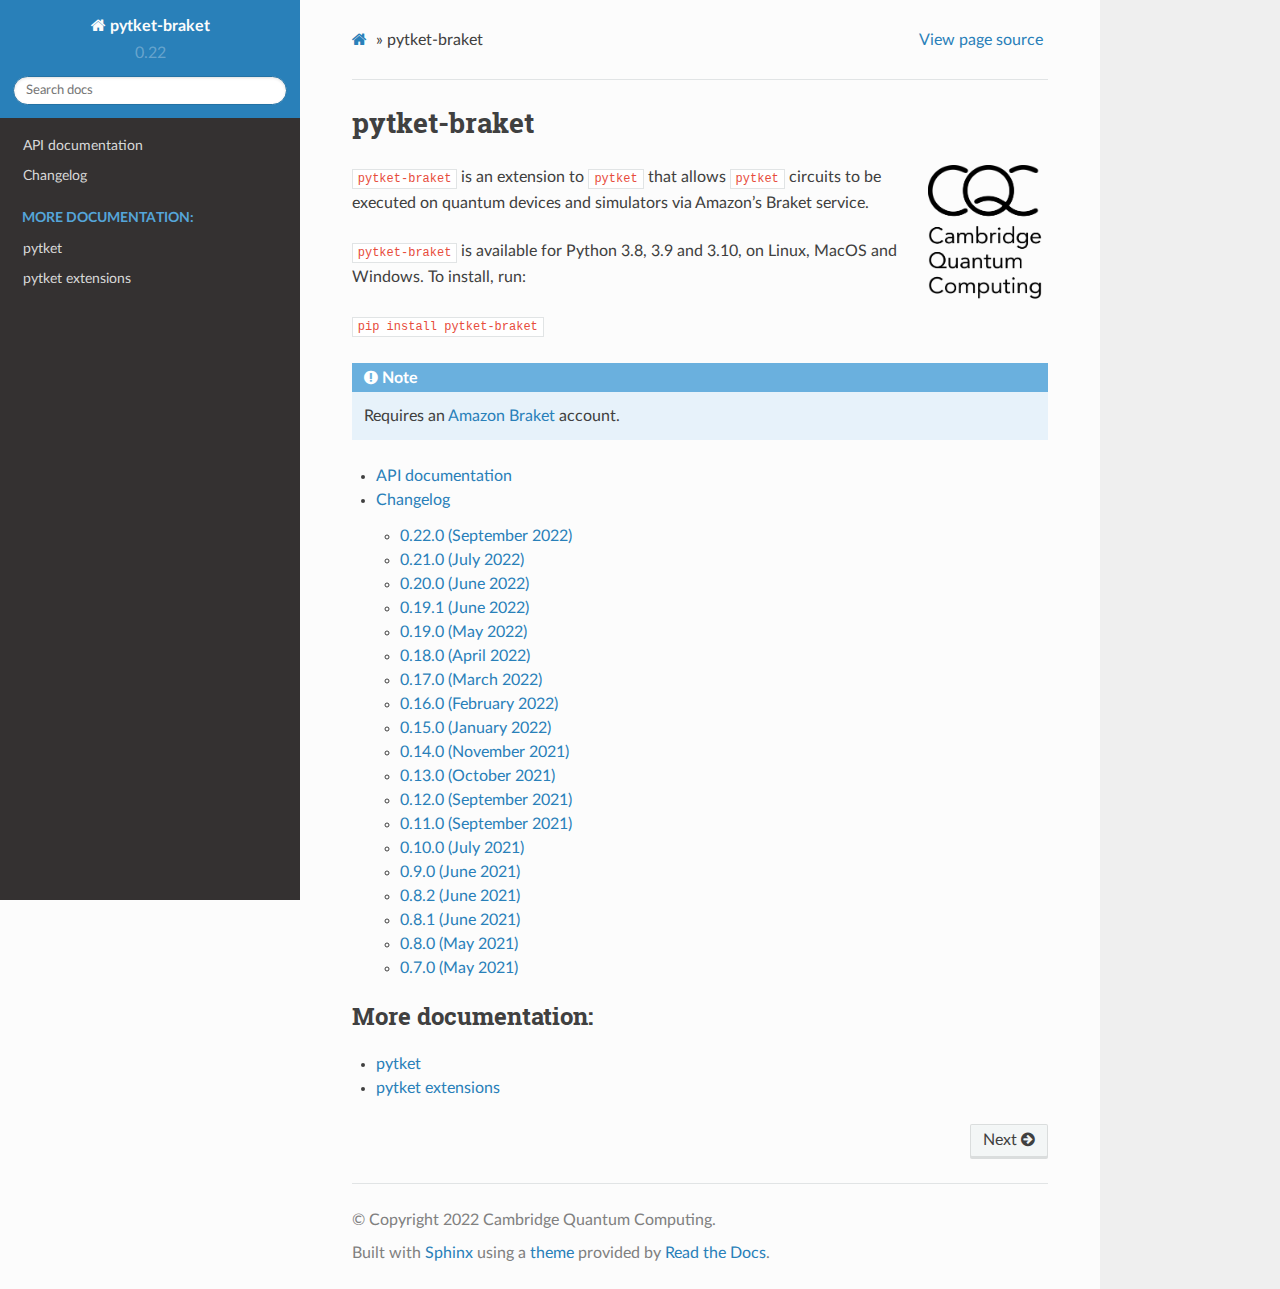
==== commit c64d0730: "Add generated documentation." ====
--- a/docs/api/index.html
+++ b/docs/api/index.html
@@ -4,7 +4,7 @@
   <meta charset="utf-8" /><meta name="generator" content="Docutils 0.17.1: http://docutils.sourceforge.net/" />
 
   <meta name="viewport" content="width=device-width, initial-scale=1.0" />
-  <title>pytket-braket &mdash; pytket-braket 0.21.1rc1 documentation</title>
+  <title>pytket-braket &mdash; pytket-braket 0.22.0 documentation</title>
       <link rel="stylesheet" href="_static/pygments.css" type="text/css" />
       <link rel="stylesheet" href="_static/css/theme.css" type="text/css" />
   <!--[if lt IE 9]>
@@ -29,7 +29,7 @@
             <a href="#" class="icon icon-home"> pytket-braket
           </a>
               <div class="version">
-                0.21
+                0.22
               </div>
 <div role="search">
   <form id="rtd-search-form" class="wy-form" action="search.html" method="get">
@@ -89,6 +89,7 @@
 <ul>
 <li class="toctree-l1"><a class="reference internal" href="api.html">API documentation</a></li>
 <li class="toctree-l1"><a class="reference internal" href="changelog.html">Changelog</a><ul>
+<li class="toctree-l2"><a class="reference internal" href="changelog.html#september-2022">0.22.0 (September 2022)</a></li>
 <li class="toctree-l2"><a class="reference internal" href="changelog.html#july-2022">0.21.0 (July 2022)</a></li>
 <li class="toctree-l2"><a class="reference internal" href="changelog.html#june-2022">0.20.0 (June 2022)</a></li>
 <li class="toctree-l2"><a class="reference internal" href="changelog.html#id1">0.19.1 (June 2022)</a></li>
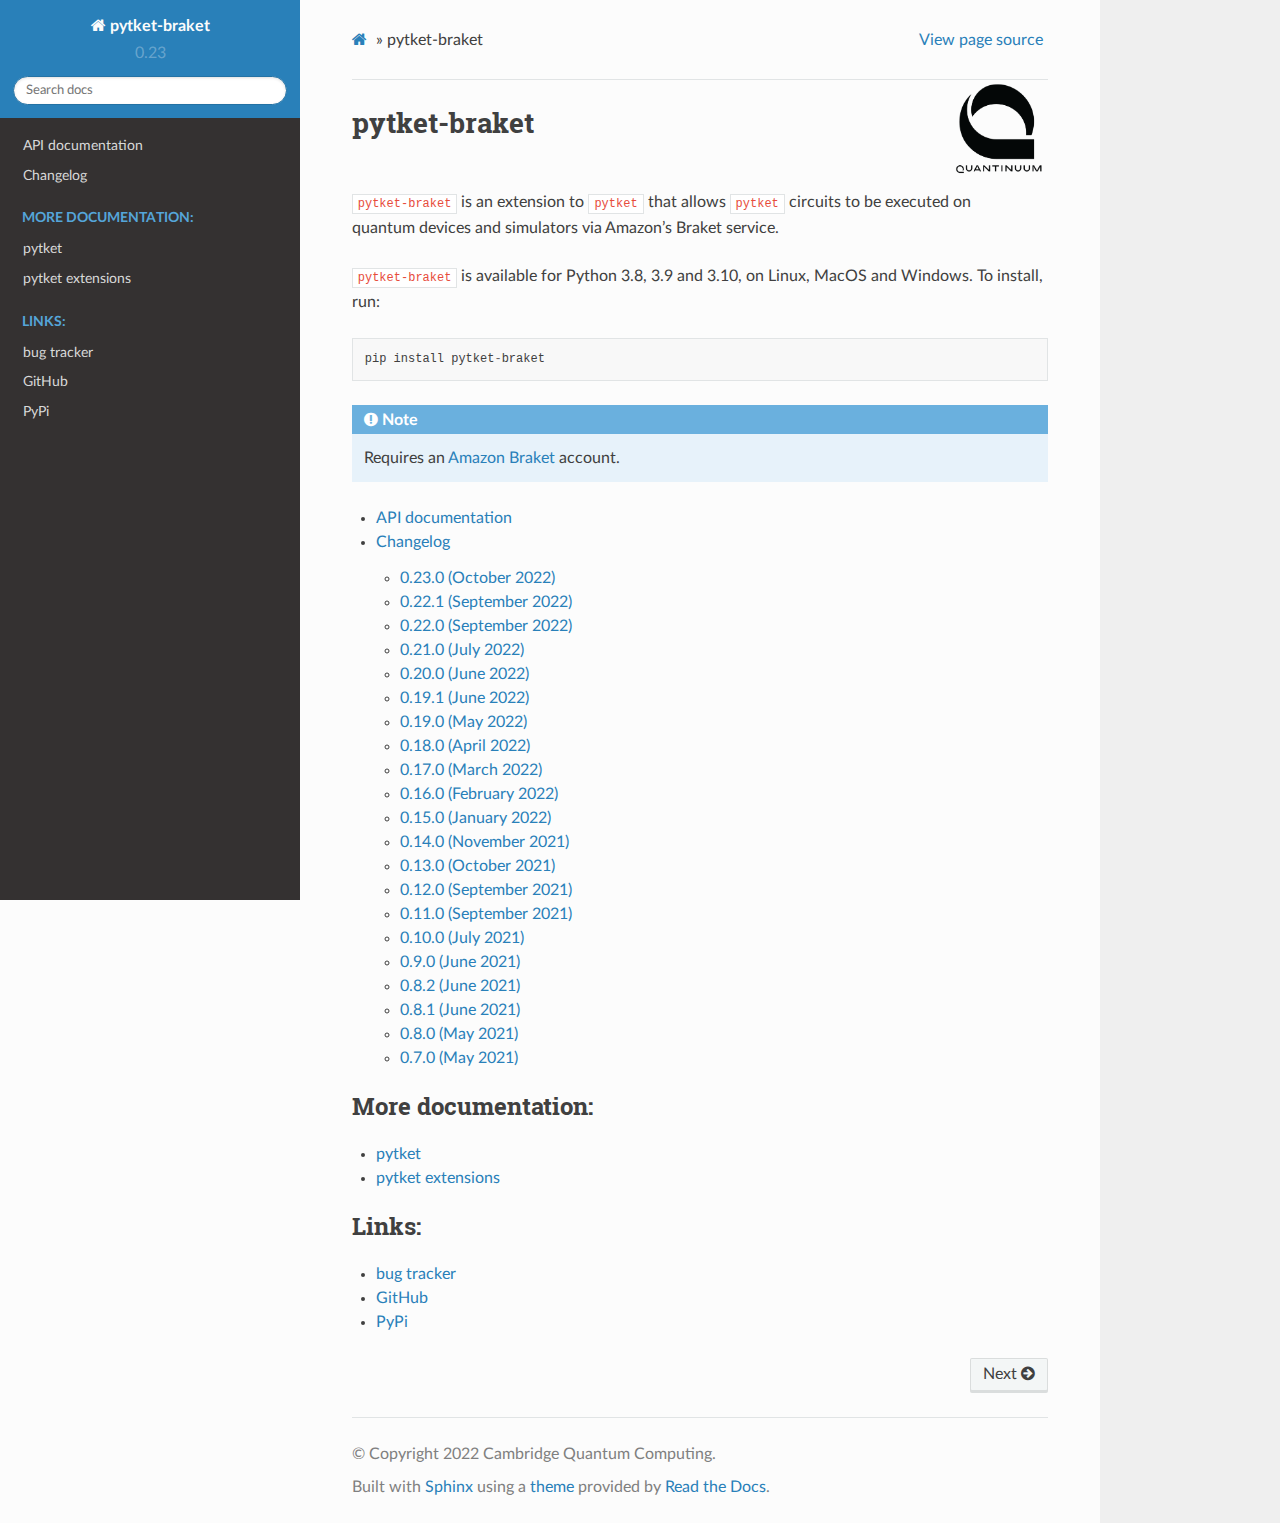
==== commit 64223d85: "Add generated documentation." ====
--- a/docs/api/index.html
+++ b/docs/api/index.html
@@ -4,7 +4,7 @@
   <meta charset="utf-8" /><meta name="generator" content="Docutils 0.17.1: http://docutils.sourceforge.net/" />
 
   <meta name="viewport" content="width=device-width, initial-scale=1.0" />
-  <title>pytket-braket &mdash; pytket-braket 0.22.0 documentation</title>
+  <title>pytket-braket &mdash; pytket-braket 0.23.0 documentation</title>
       <link rel="stylesheet" href="_static/pygments.css" type="text/css" />
       <link rel="stylesheet" href="_static/css/theme.css" type="text/css" />
   <!--[if lt IE 9]>
@@ -29,7 +29,7 @@
             <a href="#" class="icon icon-home"> pytket-braket
           </a>
               <div class="version">
-                0.22
+                0.23
               </div>
 <div role="search">
   <form id="rtd-search-form" class="wy-form" action="search.html" method="get">
@@ -47,6 +47,12 @@
 <ul>
 <li class="toctree-l1"><a class="reference external" href="https://cqcl.github.io/tket/pytket/api/index.html">pytket</a></li>
 <li class="toctree-l1"><a class="reference external" href="https://cqcl.github.io/pytket-extensions/api/index.html">pytket extensions</a></li>
+</ul>
+<p class="caption" role="heading"><span class="caption-text">Links:</span></p>
+<ul>
+<li class="toctree-l1"><a class="reference external" href="https://github.com/CQCL/pytket-braket/issues">bug tracker</a></li>
+<li class="toctree-l1"><a class="reference external" href="https://github.com/CQCL/pytket-braket">GitHub</a></li>
+<li class="toctree-l1"><a class="reference external" href="https://pypi.org/project/pytket-braket/">PyPi</a></li>
 </ul>
 
         </div>
@@ -75,12 +81,18 @@
              
   <section id="pytket-braket">
 <h1>pytket-braket<a class="headerlink" href="#pytket-braket" title="Permalink to this headline"></a></h1>
-<a class="reference internal image-reference" href="_images/CQCLogo.png"><img alt="_images/CQCLogo.png" class="align-right" src="_images/CQCLogo.png" style="width: 120px;" /></a>
+<embed>
+<div style="width:100%; display:flex; align-items:center; justify-content:end; transform: translateY(-85px); margin-bottom: -75px">
+    <img src="_images/Quantinuum_logo.png" width="100" height="100"></img>
+</div>
+</embed><a class="reference internal image-reference" href="_images/Quantinuum_logo.png"><img alt="_images/Quantinuum_logo.png" class="align-right" src="_images/Quantinuum_logo.png" style="width: 0px; height: 0px;" /></a>
 <p><code class="docutils literal notranslate"><span class="pre">pytket-braket</span></code> is an extension to <code class="docutils literal notranslate"><span class="pre">pytket</span></code> that allows <code class="docutils literal notranslate"><span class="pre">pytket</span></code> circuits to
 be executed on quantum devices and simulators via Amazon’s Braket service.</p>
 <p><code class="docutils literal notranslate"><span class="pre">pytket-braket</span></code> is available for Python 3.8, 3.9 and 3.10, on Linux, MacOS and
 Windows. To install, run:</p>
-<p><code class="docutils literal notranslate"><span class="pre">pip</span> <span class="pre">install</span> <span class="pre">pytket-braket</span></code></p>
+<div class="highlight-default notranslate"><div class="highlight"><pre><span></span><span class="n">pip</span> <span class="n">install</span> <span class="n">pytket</span><span class="o">-</span><span class="n">braket</span>
+</pre></div>
+</div>
 <div class="admonition note">
 <p class="admonition-title">Note</p>
 <p>Requires an <a class="reference external" href="https://aws.amazon.com/braket/">Amazon Braket</a> account.</p>
@@ -89,10 +101,12 @@
 <ul>
 <li class="toctree-l1"><a class="reference internal" href="api.html">API documentation</a></li>
 <li class="toctree-l1"><a class="reference internal" href="changelog.html">Changelog</a><ul>
-<li class="toctree-l2"><a class="reference internal" href="changelog.html#september-2022">0.22.0 (September 2022)</a></li>
+<li class="toctree-l2"><a class="reference internal" href="changelog.html#october-2022">0.23.0 (October 2022)</a></li>
+<li class="toctree-l2"><a class="reference internal" href="changelog.html#september-2022">0.22.1 (September 2022)</a></li>
+<li class="toctree-l2"><a class="reference internal" href="changelog.html#id1">0.22.0 (September 2022)</a></li>
 <li class="toctree-l2"><a class="reference internal" href="changelog.html#july-2022">0.21.0 (July 2022)</a></li>
 <li class="toctree-l2"><a class="reference internal" href="changelog.html#june-2022">0.20.0 (June 2022)</a></li>
-<li class="toctree-l2"><a class="reference internal" href="changelog.html#id1">0.19.1 (June 2022)</a></li>
+<li class="toctree-l2"><a class="reference internal" href="changelog.html#id2">0.19.1 (June 2022)</a></li>
 <li class="toctree-l2"><a class="reference internal" href="changelog.html#may-2022">0.19.0 (May 2022)</a></li>
 <li class="toctree-l2"><a class="reference internal" href="changelog.html#april-2022">0.18.0 (April 2022)</a></li>
 <li class="toctree-l2"><a class="reference internal" href="changelog.html#march-2022">0.17.0 (March 2022)</a></li>
@@ -101,13 +115,13 @@
 <li class="toctree-l2"><a class="reference internal" href="changelog.html#november-2021">0.14.0 (November 2021)</a></li>
 <li class="toctree-l2"><a class="reference internal" href="changelog.html#october-2021">0.13.0 (October 2021)</a></li>
 <li class="toctree-l2"><a class="reference internal" href="changelog.html#september-2021">0.12.0 (September 2021)</a></li>
-<li class="toctree-l2"><a class="reference internal" href="changelog.html#id2">0.11.0 (September 2021)</a></li>
+<li class="toctree-l2"><a class="reference internal" href="changelog.html#id3">0.11.0 (September 2021)</a></li>
 <li class="toctree-l2"><a class="reference internal" href="changelog.html#july-2021">0.10.0 (July 2021)</a></li>
 <li class="toctree-l2"><a class="reference internal" href="changelog.html#june-2021">0.9.0 (June 2021)</a></li>
-<li class="toctree-l2"><a class="reference internal" href="changelog.html#id3">0.8.2 (June 2021)</a></li>
-<li class="toctree-l2"><a class="reference internal" href="changelog.html#id4">0.8.1 (June 2021)</a></li>
+<li class="toctree-l2"><a class="reference internal" href="changelog.html#id4">0.8.2 (June 2021)</a></li>
+<li class="toctree-l2"><a class="reference internal" href="changelog.html#id5">0.8.1 (June 2021)</a></li>
 <li class="toctree-l2"><a class="reference internal" href="changelog.html#may-2021">0.8.0 (May 2021)</a></li>
-<li class="toctree-l2"><a class="reference internal" href="changelog.html#id5">0.7.0 (May 2021)</a></li>
+<li class="toctree-l2"><a class="reference internal" href="changelog.html#id6">0.7.0 (May 2021)</a></li>
 </ul>
 </li>
 </ul>
@@ -117,6 +131,14 @@
 <ul>
 <li class="toctree-l1"><a class="reference external" href="https://cqcl.github.io/tket/pytket/api/index.html">pytket</a></li>
 <li class="toctree-l1"><a class="reference external" href="https://cqcl.github.io/pytket-extensions/api/index.html">pytket extensions</a></li>
+</ul>
+</div>
+<div class="toctree-wrapper compound">
+<p class="caption" role="heading"><span class="caption-text">Links:</span></p>
+<ul>
+<li class="toctree-l1"><a class="reference external" href="https://github.com/CQCL/pytket-braket/issues">bug tracker</a></li>
+<li class="toctree-l1"><a class="reference external" href="https://github.com/CQCL/pytket-braket">GitHub</a></li>
+<li class="toctree-l1"><a class="reference external" href="https://pypi.org/project/pytket-braket/">PyPi</a></li>
 </ul>
 </div>
 </section>
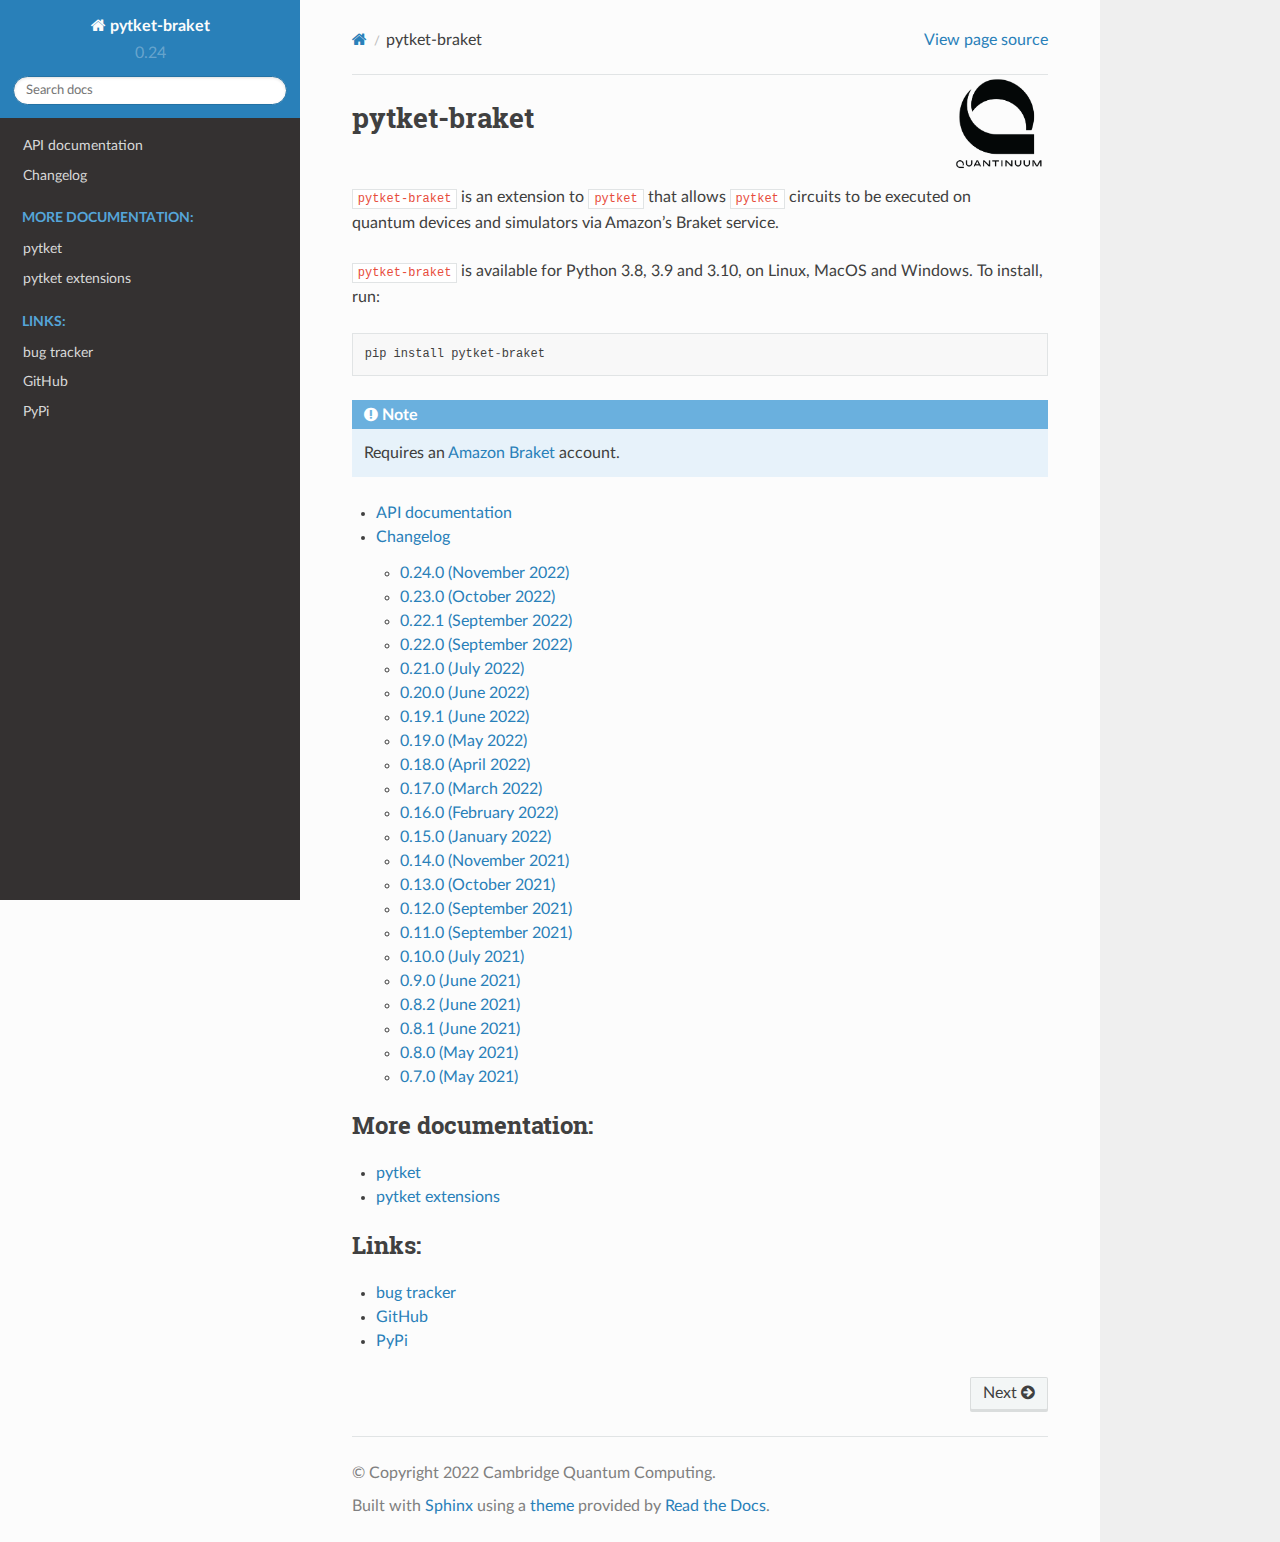
==== commit 12ca6823: "Add generated documentation." ====
--- a/docs/api/index.html
+++ b/docs/api/index.html
@@ -4,7 +4,7 @@
   <meta charset="utf-8" /><meta name="generator" content="Docutils 0.17.1: http://docutils.sourceforge.net/" />
 
   <meta name="viewport" content="width=device-width, initial-scale=1.0" />
-  <title>pytket-braket &mdash; pytket-braket 0.23.0 documentation</title>
+  <title>pytket-braket &mdash; pytket-braket 0.24.0 documentation</title>
       <link rel="stylesheet" href="_static/pygments.css" type="text/css" />
       <link rel="stylesheet" href="_static/css/theme.css" type="text/css" />
   <!--[if lt IE 9]>
@@ -29,7 +29,7 @@
             <a href="#" class="icon icon-home"> pytket-braket
           </a>
               <div class="version">
-                0.23
+                0.24
               </div>
 <div role="search">
   <form id="rtd-search-form" class="wy-form" action="search.html" method="get">
@@ -68,8 +68,8 @@
         <div class="rst-content">
           <div role="navigation" aria-label="Page navigation">
   <ul class="wy-breadcrumbs">
-      <li><a href="#" class="icon icon-home"></a> &raquo;</li>
-      <li>pytket-braket</li>
+      <li><a href="#" class="icon icon-home"></a></li>
+      <li class="breadcrumb-item active">pytket-braket</li>
       <li class="wy-breadcrumbs-aside">
             <a href="_sources/index.rst.txt" rel="nofollow"> View page source</a>
       </li>
@@ -101,6 +101,7 @@
 <ul>
 <li class="toctree-l1"><a class="reference internal" href="api.html">API documentation</a></li>
 <li class="toctree-l1"><a class="reference internal" href="changelog.html">Changelog</a><ul>
+<li class="toctree-l2"><a class="reference internal" href="changelog.html#november-2022">0.24.0 (November 2022)</a></li>
 <li class="toctree-l2"><a class="reference internal" href="changelog.html#october-2022">0.23.0 (October 2022)</a></li>
 <li class="toctree-l2"><a class="reference internal" href="changelog.html#september-2022">0.22.1 (September 2022)</a></li>
 <li class="toctree-l2"><a class="reference internal" href="changelog.html#id1">0.22.0 (September 2022)</a></li>
--- a/docs/api/_static/css/theme.css
+++ b/docs/api/_static/css/theme.css
@@ -1,4 +1,4 @@
-html{box-sizing:border-box}*,:after,:before{box-sizing:inherit}article,aside,details,figcaption,figure,footer,header,hgroup,nav,section{display:block}audio,canvas,video{display:inline-block;*display:inline;*zoom:1}[hidden],audio:not([controls]){display:none}*{-webkit-box-sizing:border-box;-moz-box-sizing:border-box;box-sizing:border-box}html{font-size:100%;-webkit-text-size-adjust:100%;-ms-text-size-adjust:100%}body{margin:0}a:active,a:hover{outline:0}abbr[title]{border-bottom:1px dotted}b,strong{font-weight:700}blockquote{margin:0}dfn{font-style:italic}ins{background:#ff9;text-decoration:none}ins,mark{color:#000}mark{background:#ff0;font-style:italic;font-weight:700}.rst-content code,.rst-content tt,code,kbd,pre,samp{font-family:monospace,serif;_font-family:courier new,monospace;font-size:1em}pre{white-space:pre}q{quotes:none}q:after,q:before{content:"";content:none}small{font-size:85%}sub,sup{font-size:75%;line-height:0;position:relative;vertical-align:baseline}sup{top:-.5em}sub{bottom:-.25em}dl,ol,ul{margin:0;padding:0;list-style:none;list-style-image:none}li{list-style:none}dd{margin:0}img{border:0;-ms-interpolation-mode:bicubic;vertical-align:middle;max-width:100%}svg:not(:root){overflow:hidden}figure,form{margin:0}label{cursor:pointer}button,input,select,textarea{font-size:100%;margin:0;vertical-align:baseline;*vertical-align:middle}button,input{line-height:normal}button,input[type=button],input[type=reset],input[type=submit]{cursor:pointer;-webkit-appearance:button;*overflow:visible}button[disabled],input[disabled]{cursor:default}input[type=search]{-webkit-appearance:textfield;-moz-box-sizing:content-box;-webkit-box-sizing:content-box;box-sizing:content-box}textarea{resize:vertical}table{border-collapse:collapse;border-spacing:0}td{vertical-align:top}.chromeframe{margin:.2em 0;background:#ccc;color:#000;padding:.2em 0}.ir{display:block;border:0;text-indent:-999em;overflow:hidden;background-color:transparent;background-repeat:no-repeat;text-align:left;direction:ltr;*line-height:0}.ir br{display:none}.hidden{display:none!important;visibility:hidden}.visuallyhidden{border:0;clip:rect(0 0 0 0);height:1px;margin:-1px;overflow:hidden;padding:0;position:absolute;width:1px}.visuallyhidden.focusable:active,.visuallyhidden.focusable:focus{clip:auto;height:auto;margin:0;overflow:visible;position:static;width:auto}.invisible{visibility:hidden}.relative{position:relative}big,small{font-size:100%}@media print{body,html,section{background:none!important}*{box-shadow:none!important;text-shadow:none!important;filter:none!important;-ms-filter:none!important}a,a:visited{text-decoration:underline}.ir a:after,a[href^="#"]:after,a[href^="javascript:"]:after{content:""}blockquote,pre{page-break-inside:avoid}thead{display:table-header-group}img,tr{page-break-inside:avoid}img{max-width:100%!important}@page{margin:.5cm}.rst-content .toctree-wrapper>p.caption,h2,h3,p{orphans:3;widows:3}.rst-content .toctree-wrapper>p.caption,h2,h3{page-break-after:avoid}}.btn,.fa:before,.icon:before,.rst-content .admonition,.rst-content .admonition-title:before,.rst-content .admonition-todo,.rst-content .attention,.rst-content .caution,.rst-content .code-block-caption .headerlink:before,.rst-content .danger,.rst-content .eqno .headerlink:before,.rst-content .error,.rst-content .hint,.rst-content .important,.rst-content .note,.rst-content .seealso,.rst-content .tip,.rst-content .warning,.rst-content code.download span:first-child:before,.rst-content dl dt .headerlink:before,.rst-content h1 .headerlink:before,.rst-content h2 .headerlink:before,.rst-content h3 .headerlink:before,.rst-content h4 .headerlink:before,.rst-content h5 .headerlink:before,.rst-content h6 .headerlink:before,.rst-content p.caption .headerlink:before,.rst-content p .headerlink:before,.rst-content table>caption .headerlink:before,.rst-content tt.download span:first-child:before,.wy-alert,.wy-dropdown .caret:before,.wy-inline-validate.wy-inline-validate-danger .wy-input-context:before,.wy-inline-validate.wy-inline-validate-info .wy-input-context:before,.wy-inline-validate.wy-inline-validate-success .wy-input-context:before,.wy-inline-validate.wy-inline-validate-warning .wy-input-context:before,.wy-menu-vertical li.current>a,.wy-menu-vertical li.current>a button.toctree-expand:before,.wy-menu-vertical li.on a,.wy-menu-vertical li.on a button.toctree-expand:before,.wy-menu-vertical li button.toctree-expand:before,.wy-nav-top a,.wy-side-nav-search .wy-dropdown>a,.wy-side-nav-search>a,input[type=color],input[type=date],input[type=datetime-local],input[type=datetime],input[type=email],input[type=month],input[type=number],input[type=password],input[type=search],input[type=tel],input[type=text],input[type=time],input[type=url],input[type=week],select,textarea{-webkit-font-smoothing:antialiased}.clearfix{*zoom:1}.clearfix:after,.clearfix:before{display:table;content:""}.clearfix:after{clear:both}/*!
+html{box-sizing:border-box}*,:after,:before{box-sizing:inherit}article,aside,details,figcaption,figure,footer,header,hgroup,nav,section{display:block}audio,canvas,video{display:inline-block;*display:inline;*zoom:1}[hidden],audio:not([controls]){display:none}*{-webkit-box-sizing:border-box;-moz-box-sizing:border-box;box-sizing:border-box}html{font-size:100%;-webkit-text-size-adjust:100%;-ms-text-size-adjust:100%}body{margin:0}a:active,a:hover{outline:0}abbr[title]{border-bottom:1px dotted}b,strong{font-weight:700}blockquote{margin:0}dfn{font-style:italic}ins{background:#ff9;text-decoration:none}ins,mark{color:#000}mark{background:#ff0;font-style:italic;font-weight:700}.rst-content code,.rst-content tt,code,kbd,pre,samp{font-family:monospace,serif;_font-family:courier new,monospace;font-size:1em}pre{white-space:pre}q{quotes:none}q:after,q:before{content:"";content:none}small{font-size:85%}sub,sup{font-size:75%;line-height:0;position:relative;vertical-align:baseline}sup{top:-.5em}sub{bottom:-.25em}dl,ol,ul{margin:0;padding:0;list-style:none;list-style-image:none}li{list-style:none}dd{margin:0}img{border:0;-ms-interpolation-mode:bicubic;vertical-align:middle;max-width:100%}svg:not(:root){overflow:hidden}figure,form{margin:0}label{cursor:pointer}button,input,select,textarea{font-size:100%;margin:0;vertical-align:baseline;*vertical-align:middle}button,input{line-height:normal}button,input[type=button],input[type=reset],input[type=submit]{cursor:pointer;-webkit-appearance:button;*overflow:visible}button[disabled],input[disabled]{cursor:default}input[type=search]{-webkit-appearance:textfield;-moz-box-sizing:content-box;-webkit-box-sizing:content-box;box-sizing:content-box}textarea{resize:vertical}table{border-collapse:collapse;border-spacing:0}td{vertical-align:top}.chromeframe{margin:.2em 0;background:#ccc;color:#000;padding:.2em 0}.ir{display:block;border:0;text-indent:-999em;overflow:hidden;background-color:transparent;background-repeat:no-repeat;text-align:left;direction:ltr;*line-height:0}.ir br{display:none}.hidden{display:none!important;visibility:hidden}.visuallyhidden{border:0;clip:rect(0 0 0 0);height:1px;margin:-1px;overflow:hidden;padding:0;position:absolute;width:1px}.visuallyhidden.focusable:active,.visuallyhidden.focusable:focus{clip:auto;height:auto;margin:0;overflow:visible;position:static;width:auto}.invisible{visibility:hidden}.relative{position:relative}big,small{font-size:100%}@media print{body,html,section{background:none!important}*{box-shadow:none!important;text-shadow:none!important;filter:none!important;-ms-filter:none!important}a,a:visited{text-decoration:underline}.ir a:after,a[href^="#"]:after,a[href^="javascript:"]:after{content:""}blockquote,pre{page-break-inside:avoid}thead{display:table-header-group}img,tr{page-break-inside:avoid}img{max-width:100%!important}@page{margin:.5cm}.rst-content .toctree-wrapper>p.caption,h2,h3,p{orphans:3;widows:3}.rst-content .toctree-wrapper>p.caption,h2,h3{page-break-after:avoid}}.btn,.fa:before,.icon:before,.rst-content .admonition,.rst-content .admonition-title:before,.rst-content .admonition-todo,.rst-content .attention,.rst-content .caution,.rst-content .code-block-caption .headerlink:before,.rst-content .danger,.rst-content .eqno .headerlink:before,.rst-content .error,.rst-content .hint,.rst-content .important,.rst-content .note,.rst-content .seealso,.rst-content .tip,.rst-content .warning,.rst-content code.download span:first-child:before,.rst-content dl dt .headerlink:before,.rst-content h1 .headerlink:before,.rst-content h2 .headerlink:before,.rst-content h3 .headerlink:before,.rst-content h4 .headerlink:before,.rst-content h5 .headerlink:before,.rst-content h6 .headerlink:before,.rst-content p.caption .headerlink:before,.rst-content p .headerlink:before,.rst-content table>caption .headerlink:before,.rst-content tt.download span:first-child:before,.wy-alert,.wy-dropdown .caret:before,.wy-inline-validate.wy-inline-validate-danger .wy-input-context:before,.wy-inline-validate.wy-inline-validate-info .wy-input-context:before,.wy-inline-validate.wy-inline-validate-success .wy-input-context:before,.wy-inline-validate.wy-inline-validate-warning .wy-input-context:before,.wy-menu-vertical li.current>a button.toctree-expand:before,.wy-menu-vertical li.on a button.toctree-expand:before,.wy-menu-vertical li button.toctree-expand:before,input[type=color],input[type=date],input[type=datetime-local],input[type=datetime],input[type=email],input[type=month],input[type=number],input[type=password],input[type=search],input[type=tel],input[type=text],input[type=time],input[type=url],input[type=week],select,textarea{-webkit-font-smoothing:antialiased}.clearfix{*zoom:1}.clearfix:after,.clearfix:before{display:table;content:""}.clearfix:after{clear:both}/*!
  *  Font Awesome 4.7.0 by @davegandy - http://fontawesome.io - @fontawesome
  *  License - http://fontawesome.io/license (Font: SIL OFL 1.1, CSS: MIT License)
- */@font-face{font-family:FontAwesome;src:url(fonts/fontawesome-webfont.eot?674f50d287a8c48dc19ba404d20fe713);src:url(fonts/fontawesome-webfont.eot?674f50d287a8c48dc19ba404d20fe713?#iefix&v=4.7.0) format("embedded-opentype"),url(fonts/fontawesome-webfont.woff2?af7ae505a9eed503f8b8e6982036873e) format("woff2"),url(fonts/fontawesome-webfont.woff?fee66e712a8a08eef5805a46892932ad) format("woff"),url(fonts/fontawesome-webfont.ttf?b06871f281fee6b241d60582ae9369b9) format("truetype"),url(fonts/fontawesome-webfont.svg?912ec66d7572ff821749319396470bde#fontawesomeregular) format("svg");font-weight:400;font-style:normal}.fa,.icon,.rst-content .admonition-title,.rst-content .code-block-caption .headerlink,.rst-content .eqno .headerlink,.rst-content code.download span:first-child,.rst-content dl dt .headerlink,.rst-content h1 .headerlink,.rst-content h2 .headerlink,.rst-content h3 .headerlink,.rst-content h4 .headerlink,.rst-content h5 .headerlink,.rst-content h6 .headerlink,.rst-content p.caption .headerlink,.rst-content p .headerlink,.rst-content table>caption .headerlink,.rst-content tt.download span:first-child,.wy-menu-vertical li.current>a button.toctree-expand,.wy-menu-vertical li.on a button.toctree-expand,.wy-menu-vertical li button.toctree-expand{display:inline-block;font:normal normal normal 14px/1 FontAwesome;font-size:inherit;text-rendering:auto;-webkit-font-smoothing:antialiased;-moz-osx-font-smoothing:grayscale}.fa-lg{font-size:1.33333em;line-height:.75em;vertical-align:-15%}.fa-2x{font-size:2em}.fa-3x{font-size:3em}.fa-4x{font-size:4em}.fa-5x{font-size:5em}.fa-fw{width:1.28571em;text-align:center}.fa-ul{padding-left:0;margin-left:2.14286em;list-style-type:none}.fa-ul>li{position:relative}.fa-li{position:absolute;left:-2.14286em;width:2.14286em;top:.14286em;text-align:center}.fa-li.fa-lg{left:-1.85714em}.fa-border{padding:.2em .25em .15em;border:.08em solid #eee;border-radius:.1em}.fa-pull-left{float:left}.fa-pull-right{float:right}.fa-pull-left.icon,.fa.fa-pull-left,.rst-content .code-block-caption .fa-pull-left.headerlink,.rst-content .eqno .fa-pull-left.headerlink,.rst-content .fa-pull-left.admonition-title,.rst-content code.download span.fa-pull-left:first-child,.rst-content dl dt .fa-pull-left.headerlink,.rst-content h1 .fa-pull-left.headerlink,.rst-content h2 .fa-pull-left.headerlink,.rst-content h3 .fa-pull-left.headerlink,.rst-content h4 .fa-pull-left.headerlink,.rst-content h5 .fa-pull-left.headerlink,.rst-content h6 .fa-pull-left.headerlink,.rst-content p .fa-pull-left.headerlink,.rst-content table>caption .fa-pull-left.headerlink,.rst-content tt.download span.fa-pull-left:first-child,.wy-menu-vertical li.current>a button.fa-pull-left.toctree-expand,.wy-menu-vertical li.on a button.fa-pull-left.toctree-expand,.wy-menu-vertical li button.fa-pull-left.toctree-expand{margin-right:.3em}.fa-pull-right.icon,.fa.fa-pull-right,.rst-content .code-block-caption .fa-pull-right.headerlink,.rst-content .eqno .fa-pull-right.headerlink,.rst-content .fa-pull-right.admonition-title,.rst-content code.download span.fa-pull-right:first-child,.rst-content dl dt .fa-pull-right.headerlink,.rst-content h1 .fa-pull-right.headerlink,.rst-content h2 .fa-pull-right.headerlink,.rst-content h3 .fa-pull-right.headerlink,.rst-content h4 .fa-pull-right.headerlink,.rst-content h5 .fa-pull-right.headerlink,.rst-content h6 .fa-pull-right.headerlink,.rst-content p .fa-pull-right.headerlink,.rst-content table>caption .fa-pull-right.headerlink,.rst-content tt.download span.fa-pull-right:first-child,.wy-menu-vertical li.current>a button.fa-pull-right.toctree-expand,.wy-menu-vertical li.on a button.fa-pull-right.toctree-expand,.wy-menu-vertical li button.fa-pull-right.toctree-expand{margin-left:.3em}.pull-right{float:right}.pull-left{float:left}.fa.pull-left,.pull-left.icon,.rst-content .code-block-caption .pull-left.headerlink,.rst-content .eqno .pull-left.headerlink,.rst-content .pull-left.admonition-title,.rst-content code.download span.pull-left:first-child,.rst-content dl dt .pull-left.headerlink,.rst-content h1 .pull-left.headerlink,.rst-content h2 .pull-left.headerlink,.rst-content h3 .pull-left.headerlink,.rst-content h4 .pull-left.headerlink,.rst-content h5 .pull-left.headerlink,.rst-content h6 .pull-left.headerlink,.rst-content p .pull-left.headerlink,.rst-content table>caption .pull-left.headerlink,.rst-content tt.download span.pull-left:first-child,.wy-menu-vertical li.current>a button.pull-left.toctree-expand,.wy-menu-vertical li.on a button.pull-left.toctree-expand,.wy-menu-vertical li button.pull-left.toctree-expand{margin-right:.3em}.fa.pull-right,.pull-right.icon,.rst-content .code-block-caption .pull-right.headerlink,.rst-content .eqno .pull-right.headerlink,.rst-content .pull-right.admonition-title,.rst-content code.download span.pull-right:first-child,.rst-content dl dt .pull-right.headerlink,.rst-content h1 .pull-right.headerlink,.rst-content h2 .pull-right.headerlink,.rst-content h3 .pull-right.headerlink,.rst-content h4 .pull-right.headerlink,.rst-content h5 .pull-right.headerlink,.rst-content h6 .pull-right.headerlink,.rst-content p .pull-right.headerlink,.rst-content table>caption .pull-right.headerlink,.rst-content tt.download span.pull-right:first-child,.wy-menu-vertical li.current>a button.pull-right.toctree-expand,.wy-menu-vertical li.on a button.pull-right.toctree-expand,.wy-menu-vertical li button.pull-right.toctree-expand{margin-left:.3em}.fa-spin{-webkit-animation:fa-spin 2s linear infinite;animation:fa-spin 2s linear infinite}.fa-pulse{-webkit-animation:fa-spin 1s steps(8) infinite;animation:fa-spin 1s steps(8) infinite}@-webkit-keyframes fa-spin{0%{-webkit-transform:rotate(0deg);transform:rotate(0deg)}to{-webkit-transform:rotate(359deg);transform:rotate(359deg)}}@keyframes fa-spin{0%{-webkit-transform:rotate(0deg);transform:rotate(0deg)}to{-webkit-transform:rotate(359deg);transform:rotate(359deg)}}.fa-rotate-90{-ms-filter:"progid:DXImageTransform.Microsoft.BasicImage(rotation=1)";-webkit-transform:rotate(90deg);-ms-transform:rotate(90deg);transform:rotate(90deg)}.fa-rotate-180{-ms-filter:"progid:DXImageTransform.Microsoft.BasicImage(rotation=2)";-webkit-transform:rotate(180deg);-ms-transform:rotate(180deg);transform:rotate(180deg)}.fa-rotate-270{-ms-filter:"progid:DXImageTransform.Microsoft.BasicImage(rotation=3)";-webkit-transform:rotate(270deg);-ms-transform:rotate(270deg);transform:rotate(270deg)}.fa-flip-horizontal{-ms-filter:"progid:DXImageTransform.Microsoft.BasicImage(rotation=0, mirror=1)";-webkit-transform:scaleX(-1);-ms-transform:scaleX(-1);transform:scaleX(-1)}.fa-flip-vertical{-ms-filter:"progid:DXImageTransform.Microsoft.BasicImage(rotation=2, mirror=1)";-webkit-transform:scaleY(-1);-ms-transform:scaleY(-1);transform:scaleY(-1)}:root .fa-flip-horizontal,:root .fa-flip-vertical,:root .fa-rotate-90,:root .fa-rotate-180,:root .fa-rotate-270{filter:none}.fa-stack{position:relative;display:inline-block;width:2em;height:2em;line-height:2em;vertical-align:middle}.fa-stack-1x,.fa-stack-2x{position:absolute;left:0;width:100%;text-align:center}.fa-stack-1x{line-height:inherit}.fa-stack-2x{font-size:2em}.fa-inverse{color:#fff}.fa-glass:before{content:""}.fa-music:before{content:""}.fa-search:before,.icon-search:before{content:""}.fa-envelope-o:before{content:""}.fa-heart:before{content:""}.fa-star:before{content:""}.fa-star-o:before{content:""}.fa-user:before{content:""}.fa-film:before{content:""}.fa-th-large:before{content:""}.fa-th:before{content:""}.fa-th-list:before{content:""}.fa-check:before{content:""}.fa-close:before,.fa-remove:before,.fa-times:before{content:""}.fa-search-plus:before{content:""}.fa-search-minus:before{content:""}.fa-power-off:before{content:""}.fa-signal:before{content:""}.fa-cog:before,.fa-gear:before{content:""}.fa-trash-o:before{content:""}.fa-home:before,.icon-home:before{content:""}.fa-file-o:before{content:""}.fa-clock-o:before{content:""}.fa-road:before{content:""}.fa-download:before,.rst-content code.download span:first-child:before,.rst-content tt.download span:first-child:before{content:""}.fa-arrow-circle-o-down:before{content:""}.fa-arrow-circle-o-up:before{content:""}.fa-inbox:before{content:""}.fa-play-circle-o:before{content:""}.fa-repeat:before,.fa-rotate-right:before{content:""}.fa-refresh:before{content:""}.fa-list-alt:before{content:""}.fa-lock:before{content:""}.fa-flag:before{content:""}.fa-headphones:before{content:""}.fa-volume-off:before{content:""}.fa-volume-down:before{content:""}.fa-volume-up:before{content:""}.fa-qrcode:before{content:""}.fa-barcode:before{content:""}.fa-tag:before{content:""}.fa-tags:before{content:""}.fa-book:before,.icon-book:before{content:""}.fa-bookmark:before{content:""}.fa-print:before{content:""}.fa-camera:before{content:""}.fa-font:before{content:""}.fa-bold:before{content:""}.fa-italic:before{content:""}.fa-text-height:before{content:""}.fa-text-width:before{content:""}.fa-align-left:before{content:""}.fa-align-center:before{content:""}.fa-align-right:before{content:""}.fa-align-justify:before{content:""}.fa-list:before{content:""}.fa-dedent:before,.fa-outdent:before{content:""}.fa-indent:before{content:""}.fa-video-camera:before{content:""}.fa-image:before,.fa-photo:before,.fa-picture-o:before{content:""}.fa-pencil:before{content:""}.fa-map-marker:before{content:""}.fa-adjust:before{content:""}.fa-tint:before{content:""}.fa-edit:before,.fa-pencil-square-o:before{content:""}.fa-share-square-o:before{content:""}.fa-check-square-o:before{content:""}.fa-arrows:before{content:""}.fa-step-backward:before{content:""}.fa-fast-backward:before{content:""}.fa-backward:before{content:""}.fa-play:before{content:""}.fa-pause:before{content:""}.fa-stop:before{content:""}.fa-forward:before{content:""}.fa-fast-forward:before{content:""}.fa-step-forward:before{content:""}.fa-eject:before{content:""}.fa-chevron-left:before{content:""}.fa-chevron-right:before{content:""}.fa-plus-circle:before{content:""}.fa-minus-circle:before{content:""}.fa-times-circle:before,.wy-inline-validate.wy-inline-validate-danger .wy-input-context:before{content:""}.fa-check-circle:before,.wy-inline-validate.wy-inline-validate-success .wy-input-context:before{content:""}.fa-question-circle:before{content:""}.fa-info-circle:before{content:""}.fa-crosshairs:before{content:""}.fa-times-circle-o:before{content:""}.fa-check-circle-o:before{content:""}.fa-ban:before{content:""}.fa-arrow-left:before{content:""}.fa-arrow-right:before{content:""}.fa-arrow-up:before{content:""}.fa-arrow-down:before{content:""}.fa-mail-forward:before,.fa-share:before{content:""}.fa-expand:before{content:""}.fa-compress:before{content:""}.fa-plus:before{content:""}.fa-minus:before{content:""}.fa-asterisk:before{content:""}.fa-exclamation-circle:before,.rst-content .admonition-title:before,.wy-inline-validate.wy-inline-validate-info .wy-input-context:before,.wy-inline-validate.wy-inline-validate-warning .wy-input-context:before{content:""}.fa-gift:before{content:""}.fa-leaf:before{content:""}.fa-fire:before,.icon-fire:before{content:""}.fa-eye:before{content:""}.fa-eye-slash:before{content:""}.fa-exclamation-triangle:before,.fa-warning:before{content:""}.fa-plane:before{content:""}.fa-calendar:before{content:""}.fa-random:before{content:""}.fa-comment:before{content:""}.fa-magnet:before{content:""}.fa-chevron-up:before{content:""}.fa-chevron-down:before{content:""}.fa-retweet:before{content:""}.fa-shopping-cart:before{content:""}.fa-folder:before{content:""}.fa-folder-open:before{content:""}.fa-arrows-v:before{content:""}.fa-arrows-h:before{content:""}.fa-bar-chart-o:before,.fa-bar-chart:before{content:""}.fa-twitter-square:before{content:""}.fa-facebook-square:before{content:""}.fa-camera-retro:before{content:""}.fa-key:before{content:""}.fa-cogs:before,.fa-gears:before{content:""}.fa-comments:before{content:""}.fa-thumbs-o-up:before{content:""}.fa-thumbs-o-down:before{content:""}.fa-star-half:before{content:""}.fa-heart-o:before{content:""}.fa-sign-out:before{content:""}.fa-linkedin-square:before{content:""}.fa-thumb-tack:before{content:""}.fa-external-link:before{content:""}.fa-sign-in:before{content:""}.fa-trophy:before{content:""}.fa-github-square:before{content:""}.fa-upload:before{content:""}.fa-lemon-o:before{content:""}.fa-phone:before{content:""}.fa-square-o:before{content:""}.fa-bookmark-o:before{content:""}.fa-phone-square:before{content:""}.fa-twitter:before{content:""}.fa-facebook-f:before,.fa-facebook:before{content:""}.fa-github:before,.icon-github:before{content:""}.fa-unlock:before{content:""}.fa-credit-card:before{content:""}.fa-feed:before,.fa-rss:before{content:""}.fa-hdd-o:before{content:""}.fa-bullhorn:before{content:""}.fa-bell:before{content:""}.fa-certificate:before{content:""}.fa-hand-o-right:before{content:""}.fa-hand-o-left:before{content:""}.fa-hand-o-up:before{content:""}.fa-hand-o-down:before{content:""}.fa-arrow-circle-left:before,.icon-circle-arrow-left:before{content:""}.fa-arrow-circle-right:before,.icon-circle-arrow-right:before{content:""}.fa-arrow-circle-up:before{content:""}.fa-arrow-circle-down:before{content:""}.fa-globe:before{content:""}.fa-wrench:before{content:""}.fa-tasks:before{content:""}.fa-filter:before{content:""}.fa-briefcase:before{content:""}.fa-arrows-alt:before{content:""}.fa-group:before,.fa-users:before{content:""}.fa-chain:before,.fa-link:before,.icon-link:before{content:""}.fa-cloud:before{content:""}.fa-flask:before{content:""}.fa-cut:before,.fa-scissors:before{content:""}.fa-copy:before,.fa-files-o:before{content:""}.fa-paperclip:before{content:""}.fa-floppy-o:before,.fa-save:before{content:""}.fa-square:before{content:""}.fa-bars:before,.fa-navicon:before,.fa-reorder:before{content:""}.fa-list-ul:before{content:""}.fa-list-ol:before{content:""}.fa-strikethrough:before{content:""}.fa-underline:before{content:""}.fa-table:before{content:""}.fa-magic:before{content:""}.fa-truck:before{content:""}.fa-pinterest:before{content:""}.fa-pinterest-square:before{content:""}.fa-google-plus-square:before{content:""}.fa-google-plus:before{content:""}.fa-money:before{content:""}.fa-caret-down:before,.icon-caret-down:before,.wy-dropdown .caret:before{content:""}.fa-caret-up:before{content:""}.fa-caret-left:before{content:""}.fa-caret-right:before{content:""}.fa-columns:before{content:""}.fa-sort:before,.fa-unsorted:before{content:""}.fa-sort-desc:before,.fa-sort-down:before{content:""}.fa-sort-asc:before,.fa-sort-up:before{content:""}.fa-envelope:before{content:""}.fa-linkedin:before{content:""}.fa-rotate-left:before,.fa-undo:before{content:""}.fa-gavel:before,.fa-legal:before{content:""}.fa-dashboard:before,.fa-tachometer:before{content:""}.fa-comment-o:before{content:""}.fa-comments-o:before{content:""}.fa-bolt:before,.fa-flash:before{content:""}.fa-sitemap:before{content:""}.fa-umbrella:before{content:""}.fa-clipboard:before,.fa-paste:before{content:""}.fa-lightbulb-o:before{content:""}.fa-exchange:before{content:""}.fa-cloud-download:before{content:""}.fa-cloud-upload:before{content:""}.fa-user-md:before{content:""}.fa-stethoscope:before{content:""}.fa-suitcase:before{content:""}.fa-bell-o:before{content:""}.fa-coffee:before{content:""}.fa-cutlery:before{content:""}.fa-file-text-o:before{content:""}.fa-building-o:before{content:""}.fa-hospital-o:before{content:""}.fa-ambulance:before{content:""}.fa-medkit:before{content:""}.fa-fighter-jet:before{content:""}.fa-beer:before{content:""}.fa-h-square:before{content:""}.fa-plus-square:before{content:""}.fa-angle-double-left:before{content:""}.fa-angle-double-right:before{content:""}.fa-angle-double-up:before{content:""}.fa-angle-double-down:before{content:""}.fa-angle-left:before{content:""}.fa-angle-right:before{content:""}.fa-angle-up:before{content:""}.fa-angle-down:before{content:""}.fa-desktop:before{content:""}.fa-laptop:before{content:""}.fa-tablet:before{content:""}.fa-mobile-phone:before,.fa-mobile:before{content:""}.fa-circle-o:before{content:""}.fa-quote-left:before{content:""}.fa-quote-right:before{content:""}.fa-spinner:before{content:""}.fa-circle:before{content:""}.fa-mail-reply:before,.fa-reply:before{content:""}.fa-github-alt:before{content:""}.fa-folder-o:before{content:""}.fa-folder-open-o:before{content:""}.fa-smile-o:before{content:""}.fa-frown-o:before{content:""}.fa-meh-o:before{content:""}.fa-gamepad:before{content:""}.fa-keyboard-o:before{content:""}.fa-flag-o:before{content:""}.fa-flag-checkered:before{content:""}.fa-terminal:before{content:""}.fa-code:before{content:""}.fa-mail-reply-all:before,.fa-reply-all:before{content:""}.fa-star-half-empty:before,.fa-star-half-full:before,.fa-star-half-o:before{content:""}.fa-location-arrow:before{content:""}.fa-crop:before{content:""}.fa-code-fork:before{content:""}.fa-chain-broken:before,.fa-unlink:before{content:""}.fa-question:before{content:""}.fa-info:before{content:""}.fa-exclamation:before{content:""}.fa-superscript:before{content:""}.fa-subscript:before{content:""}.fa-eraser:before{content:""}.fa-puzzle-piece:before{content:""}.fa-microphone:before{content:""}.fa-microphone-slash:before{content:""}.fa-shield:before{content:""}.fa-calendar-o:before{content:""}.fa-fire-extinguisher:before{content:""}.fa-rocket:before{content:""}.fa-maxcdn:before{content:""}.fa-chevron-circle-left:before{content:""}.fa-chevron-circle-right:before{content:""}.fa-chevron-circle-up:before{content:""}.fa-chevron-circle-down:before{content:""}.fa-html5:before{content:""}.fa-css3:before{content:""}.fa-anchor:before{content:""}.fa-unlock-alt:before{content:""}.fa-bullseye:before{content:""}.fa-ellipsis-h:before{content:""}.fa-ellipsis-v:before{content:""}.fa-rss-square:before{content:""}.fa-play-circle:before{content:""}.fa-ticket:before{content:""}.fa-minus-square:before{content:""}.fa-minus-square-o:before,.wy-menu-vertical li.current>a button.toctree-expand:before,.wy-menu-vertical li.on a button.toctree-expand:before{content:""}.fa-level-up:before{content:""}.fa-level-down:before{content:""}.fa-check-square:before{content:""}.fa-pencil-square:before{content:""}.fa-external-link-square:before{content:""}.fa-share-square:before{content:""}.fa-compass:before{content:""}.fa-caret-square-o-down:before,.fa-toggle-down:before{content:""}.fa-caret-square-o-up:before,.fa-toggle-up:before{content:""}.fa-caret-square-o-right:before,.fa-toggle-right:before{content:""}.fa-eur:before,.fa-euro:before{content:""}.fa-gbp:before{content:""}.fa-dollar:before,.fa-usd:before{content:""}.fa-inr:before,.fa-rupee:before{content:""}.fa-cny:before,.fa-jpy:before,.fa-rmb:before,.fa-yen:before{content:""}.fa-rouble:before,.fa-rub:before,.fa-ruble:before{content:""}.fa-krw:before,.fa-won:before{content:""}.fa-bitcoin:before,.fa-btc:before{content:""}.fa-file:before{content:""}.fa-file-text:before{content:""}.fa-sort-alpha-asc:before{content:""}.fa-sort-alpha-desc:before{content:""}.fa-sort-amount-asc:before{content:""}.fa-sort-amount-desc:before{content:""}.fa-sort-numeric-asc:before{content:""}.fa-sort-numeric-desc:before{content:""}.fa-thumbs-up:before{content:""}.fa-thumbs-down:before{content:""}.fa-youtube-square:before{content:""}.fa-youtube:before{content:""}.fa-xing:before{content:""}.fa-xing-square:before{content:""}.fa-youtube-play:before{content:""}.fa-dropbox:before{content:""}.fa-stack-overflow:before{content:""}.fa-instagram:before{content:""}.fa-flickr:before{content:""}.fa-adn:before{content:""}.fa-bitbucket:before,.icon-bitbucket:before{content:""}.fa-bitbucket-square:before{content:""}.fa-tumblr:before{content:""}.fa-tumblr-square:before{content:""}.fa-long-arrow-down:before{content:""}.fa-long-arrow-up:before{content:""}.fa-long-arrow-left:before{content:""}.fa-long-arrow-right:before{content:""}.fa-apple:before{content:""}.fa-windows:before{content:""}.fa-android:before{content:""}.fa-linux:before{content:""}.fa-dribbble:before{content:""}.fa-skype:before{content:""}.fa-foursquare:before{content:""}.fa-trello:before{content:""}.fa-female:before{content:""}.fa-male:before{content:""}.fa-gittip:before,.fa-gratipay:before{content:""}.fa-sun-o:before{content:""}.fa-moon-o:before{content:""}.fa-archive:before{content:""}.fa-bug:before{content:""}.fa-vk:before{content:""}.fa-weibo:before{content:""}.fa-renren:before{content:""}.fa-pagelines:before{content:""}.fa-stack-exchange:before{content:""}.fa-arrow-circle-o-right:before{content:""}.fa-arrow-circle-o-left:before{content:""}.fa-caret-square-o-left:before,.fa-toggle-left:before{content:""}.fa-dot-circle-o:before{content:""}.fa-wheelchair:before{content:""}.fa-vimeo-square:before{content:""}.fa-try:before,.fa-turkish-lira:before{content:""}.fa-plus-square-o:before,.wy-menu-vertical li button.toctree-expand:before{content:""}.fa-space-shuttle:before{content:""}.fa-slack:before{content:""}.fa-envelope-square:before{content:""}.fa-wordpress:before{content:""}.fa-openid:before{content:""}.fa-bank:before,.fa-institution:before,.fa-university:before{content:""}.fa-graduation-cap:before,.fa-mortar-board:before{content:""}.fa-yahoo:before{content:""}.fa-google:before{content:""}.fa-reddit:before{content:""}.fa-reddit-square:before{content:""}.fa-stumbleupon-circle:before{content:""}.fa-stumbleupon:before{content:""}.fa-delicious:before{content:""}.fa-digg:before{content:""}.fa-pied-piper-pp:before{content:""}.fa-pied-piper-alt:before{content:""}.fa-drupal:before{content:""}.fa-joomla:before{content:""}.fa-language:before{content:""}.fa-fax:before{content:""}.fa-building:before{content:""}.fa-child:before{content:""}.fa-paw:before{content:""}.fa-spoon:before{content:""}.fa-cube:before{content:""}.fa-cubes:before{content:""}.fa-behance:before{content:""}.fa-behance-square:before{content:""}.fa-steam:before{content:""}.fa-steam-square:before{content:""}.fa-recycle:before{content:""}.fa-automobile:before,.fa-car:before{content:""}.fa-cab:before,.fa-taxi:before{content:""}.fa-tree:before{content:""}.fa-spotify:before{content:""}.fa-deviantart:before{content:""}.fa-soundcloud:before{content:""}.fa-database:before{content:""}.fa-file-pdf-o:before{content:""}.fa-file-word-o:before{content:""}.fa-file-excel-o:before{content:""}.fa-file-powerpoint-o:before{content:""}.fa-file-image-o:before,.fa-file-photo-o:before,.fa-file-picture-o:before{content:""}.fa-file-archive-o:before,.fa-file-zip-o:before{content:""}.fa-file-audio-o:before,.fa-file-sound-o:before{content:""}.fa-file-movie-o:before,.fa-file-video-o:before{content:""}.fa-file-code-o:before{content:""}.fa-vine:before{content:""}.fa-codepen:before{content:""}.fa-jsfiddle:before{content:""}.fa-life-bouy:before,.fa-life-buoy:before,.fa-life-ring:before,.fa-life-saver:before,.fa-support:before{content:""}.fa-circle-o-notch:before{content:""}.fa-ra:before,.fa-rebel:before,.fa-resistance:before{content:""}.fa-empire:before,.fa-ge:before{content:""}.fa-git-square:before{content:""}.fa-git:before{content:""}.fa-hacker-news:before,.fa-y-combinator-square:before,.fa-yc-square:before{content:""}.fa-tencent-weibo:before{content:""}.fa-qq:before{content:""}.fa-wechat:before,.fa-weixin:before{content:""}.fa-paper-plane:before,.fa-send:before{content:""}.fa-paper-plane-o:before,.fa-send-o:before{content:""}.fa-history:before{content:""}.fa-circle-thin:before{content:""}.fa-header:before{content:""}.fa-paragraph:before{content:""}.fa-sliders:before{content:""}.fa-share-alt:before{content:""}.fa-share-alt-square:before{content:""}.fa-bomb:before{content:""}.fa-futbol-o:before,.fa-soccer-ball-o:before{content:""}.fa-tty:before{content:""}.fa-binoculars:before{content:""}.fa-plug:before{content:""}.fa-slideshare:before{content:""}.fa-twitch:before{content:""}.fa-yelp:before{content:""}.fa-newspaper-o:before{content:""}.fa-wifi:before{content:""}.fa-calculator:before{content:""}.fa-paypal:before{content:""}.fa-google-wallet:before{content:""}.fa-cc-visa:before{content:""}.fa-cc-mastercard:before{content:""}.fa-cc-discover:before{content:""}.fa-cc-amex:before{content:""}.fa-cc-paypal:before{content:""}.fa-cc-stripe:before{content:""}.fa-bell-slash:before{content:""}.fa-bell-slash-o:before{content:""}.fa-trash:before{content:""}.fa-copyright:before{content:""}.fa-at:before{content:""}.fa-eyedropper:before{content:""}.fa-paint-brush:before{content:""}.fa-birthday-cake:before{content:""}.fa-area-chart:before{content:""}.fa-pie-chart:before{content:""}.fa-line-chart:before{content:""}.fa-lastfm:before{content:""}.fa-lastfm-square:before{content:""}.fa-toggle-off:before{content:""}.fa-toggle-on:before{content:""}.fa-bicycle:before{content:""}.fa-bus:before{content:""}.fa-ioxhost:before{content:""}.fa-angellist:before{content:""}.fa-cc:before{content:""}.fa-ils:before,.fa-shekel:before,.fa-sheqel:before{content:""}.fa-meanpath:before{content:""}.fa-buysellads:before{content:""}.fa-connectdevelop:before{content:""}.fa-dashcube:before{content:""}.fa-forumbee:before{content:""}.fa-leanpub:before{content:""}.fa-sellsy:before{content:""}.fa-shirtsinbulk:before{content:""}.fa-simplybuilt:before{content:""}.fa-skyatlas:before{content:""}.fa-cart-plus:before{content:""}.fa-cart-arrow-down:before{content:""}.fa-diamond:before{content:""}.fa-ship:before{content:""}.fa-user-secret:before{content:""}.fa-motorcycle:before{content:""}.fa-street-view:before{content:""}.fa-heartbeat:before{content:""}.fa-venus:before{content:""}.fa-mars:before{content:""}.fa-mercury:before{content:""}.fa-intersex:before,.fa-transgender:before{content:""}.fa-transgender-alt:before{content:""}.fa-venus-double:before{content:""}.fa-mars-double:before{content:""}.fa-venus-mars:before{content:""}.fa-mars-stroke:before{content:""}.fa-mars-stroke-v:before{content:""}.fa-mars-stroke-h:before{content:""}.fa-neuter:before{content:""}.fa-genderless:before{content:""}.fa-facebook-official:before{content:""}.fa-pinterest-p:before{content:""}.fa-whatsapp:before{content:""}.fa-server:before{content:""}.fa-user-plus:before{content:""}.fa-user-times:before{content:""}.fa-bed:before,.fa-hotel:before{content:""}.fa-viacoin:before{content:""}.fa-train:before{content:""}.fa-subway:before{content:""}.fa-medium:before{content:""}.fa-y-combinator:before,.fa-yc:before{content:""}.fa-optin-monster:before{content:""}.fa-opencart:before{content:""}.fa-expeditedssl:before{content:""}.fa-battery-4:before,.fa-battery-full:before,.fa-battery:before{content:""}.fa-battery-3:before,.fa-battery-three-quarters:before{content:""}.fa-battery-2:before,.fa-battery-half:before{content:""}.fa-battery-1:before,.fa-battery-quarter:before{content:""}.fa-battery-0:before,.fa-battery-empty:before{content:""}.fa-mouse-pointer:before{content:""}.fa-i-cursor:before{content:""}.fa-object-group:before{content:""}.fa-object-ungroup:before{content:""}.fa-sticky-note:before{content:""}.fa-sticky-note-o:before{content:""}.fa-cc-jcb:before{content:""}.fa-cc-diners-club:before{content:""}.fa-clone:before{content:""}.fa-balance-scale:before{content:""}.fa-hourglass-o:before{content:""}.fa-hourglass-1:before,.fa-hourglass-start:before{content:""}.fa-hourglass-2:before,.fa-hourglass-half:before{content:""}.fa-hourglass-3:before,.fa-hourglass-end:before{content:""}.fa-hourglass:before{content:""}.fa-hand-grab-o:before,.fa-hand-rock-o:before{content:""}.fa-hand-paper-o:before,.fa-hand-stop-o:before{content:""}.fa-hand-scissors-o:before{content:""}.fa-hand-lizard-o:before{content:""}.fa-hand-spock-o:before{content:""}.fa-hand-pointer-o:before{content:""}.fa-hand-peace-o:before{content:""}.fa-trademark:before{content:""}.fa-registered:before{content:""}.fa-creative-commons:before{content:""}.fa-gg:before{content:""}.fa-gg-circle:before{content:""}.fa-tripadvisor:before{content:""}.fa-odnoklassniki:before{content:""}.fa-odnoklassniki-square:before{content:""}.fa-get-pocket:before{content:""}.fa-wikipedia-w:before{content:""}.fa-safari:before{content:""}.fa-chrome:before{content:""}.fa-firefox:before{content:""}.fa-opera:before{content:""}.fa-internet-explorer:before{content:""}.fa-television:before,.fa-tv:before{content:""}.fa-contao:before{content:""}.fa-500px:before{content:""}.fa-amazon:before{content:""}.fa-calendar-plus-o:before{content:""}.fa-calendar-minus-o:before{content:""}.fa-calendar-times-o:before{content:""}.fa-calendar-check-o:before{content:""}.fa-industry:before{content:""}.fa-map-pin:before{content:""}.fa-map-signs:before{content:""}.fa-map-o:before{content:""}.fa-map:before{content:""}.fa-commenting:before{content:""}.fa-commenting-o:before{content:""}.fa-houzz:before{content:""}.fa-vimeo:before{content:""}.fa-black-tie:before{content:""}.fa-fonticons:before{content:""}.fa-reddit-alien:before{content:""}.fa-edge:before{content:""}.fa-credit-card-alt:before{content:""}.fa-codiepie:before{content:""}.fa-modx:before{content:""}.fa-fort-awesome:before{content:""}.fa-usb:before{content:""}.fa-product-hunt:before{content:""}.fa-mixcloud:before{content:""}.fa-scribd:before{content:""}.fa-pause-circle:before{content:""}.fa-pause-circle-o:before{content:""}.fa-stop-circle:before{content:""}.fa-stop-circle-o:before{content:""}.fa-shopping-bag:before{content:""}.fa-shopping-basket:before{content:""}.fa-hashtag:before{content:""}.fa-bluetooth:before{content:""}.fa-bluetooth-b:before{content:""}.fa-percent:before{content:""}.fa-gitlab:before,.icon-gitlab:before{content:""}.fa-wpbeginner:before{content:""}.fa-wpforms:before{content:""}.fa-envira:before{content:""}.fa-universal-access:before{content:""}.fa-wheelchair-alt:before{content:""}.fa-question-circle-o:before{content:""}.fa-blind:before{content:""}.fa-audio-description:before{content:""}.fa-volume-control-phone:before{content:""}.fa-braille:before{content:""}.fa-assistive-listening-systems:before{content:""}.fa-american-sign-language-interpreting:before,.fa-asl-interpreting:before{content:""}.fa-deaf:before,.fa-deafness:before,.fa-hard-of-hearing:before{content:""}.fa-glide:before{content:""}.fa-glide-g:before{content:""}.fa-sign-language:before,.fa-signing:before{content:""}.fa-low-vision:before{content:""}.fa-viadeo:before{content:""}.fa-viadeo-square:before{content:""}.fa-snapchat:before{content:""}.fa-snapchat-ghost:before{content:""}.fa-snapchat-square:before{content:""}.fa-pied-piper:before{content:""}.fa-first-order:before{content:""}.fa-yoast:before{content:""}.fa-themeisle:before{content:""}.fa-google-plus-circle:before,.fa-google-plus-official:before{content:""}.fa-fa:before,.fa-font-awesome:before{content:""}.fa-handshake-o:before{content:""}.fa-envelope-open:before{content:""}.fa-envelope-open-o:before{content:""}.fa-linode:before{content:""}.fa-address-book:before{content:""}.fa-address-book-o:before{content:""}.fa-address-card:before,.fa-vcard:before{content:""}.fa-address-card-o:before,.fa-vcard-o:before{content:""}.fa-user-circle:before{content:""}.fa-user-circle-o:before{content:""}.fa-user-o:before{content:""}.fa-id-badge:before{content:""}.fa-drivers-license:before,.fa-id-card:before{content:""}.fa-drivers-license-o:before,.fa-id-card-o:before{content:""}.fa-quora:before{content:""}.fa-free-code-camp:before{content:""}.fa-telegram:before{content:""}.fa-thermometer-4:before,.fa-thermometer-full:before,.fa-thermometer:before{content:""}.fa-thermometer-3:before,.fa-thermometer-three-quarters:before{content:""}.fa-thermometer-2:before,.fa-thermometer-half:before{content:""}.fa-thermometer-1:before,.fa-thermometer-quarter:before{content:""}.fa-thermometer-0:before,.fa-thermometer-empty:before{content:""}.fa-shower:before{content:""}.fa-bath:before,.fa-bathtub:before,.fa-s15:before{content:""}.fa-podcast:before{content:""}.fa-window-maximize:before{content:""}.fa-window-minimize:before{content:""}.fa-window-restore:before{content:""}.fa-times-rectangle:before,.fa-window-close:before{content:""}.fa-times-rectangle-o:before,.fa-window-close-o:before{content:""}.fa-bandcamp:before{content:""}.fa-grav:before{content:""}.fa-etsy:before{content:""}.fa-imdb:before{content:""}.fa-ravelry:before{content:""}.fa-eercast:before{content:""}.fa-microchip:before{content:""}.fa-snowflake-o:before{content:""}.fa-superpowers:before{content:""}.fa-wpexplorer:before{content:""}.fa-meetup:before{content:""}.sr-only{position:absolute;width:1px;height:1px;padding:0;margin:-1px;overflow:hidden;clip:rect(0,0,0,0);border:0}.sr-only-focusable:active,.sr-only-focusable:focus{position:static;width:auto;height:auto;margin:0;overflow:visible;clip:auto}.fa,.icon,.rst-content .admonition-title,.rst-content .code-block-caption .headerlink,.rst-content .eqno .headerlink,.rst-content code.download span:first-child,.rst-content dl dt .headerlink,.rst-content h1 .headerlink,.rst-content h2 .headerlink,.rst-content h3 .headerlink,.rst-content h4 .headerlink,.rst-content h5 .headerlink,.rst-content h6 .headerlink,.rst-content p.caption .headerlink,.rst-content p .headerlink,.rst-content table>caption .headerlink,.rst-content tt.download span:first-child,.wy-dropdown .caret,.wy-inline-validate.wy-inline-validate-danger .wy-input-context,.wy-inline-validate.wy-inline-validate-info .wy-input-context,.wy-inline-validate.wy-inline-validate-success .wy-input-context,.wy-inline-validate.wy-inline-validate-warning .wy-input-context,.wy-menu-vertical li.current>a button.toctree-expand,.wy-menu-vertical li.on a button.toctree-expand,.wy-menu-vertical li button.toctree-expand{font-family:inherit}.fa:before,.icon:before,.rst-content .admonition-title:before,.rst-content .code-block-caption .headerlink:before,.rst-content .eqno .headerlink:before,.rst-content code.download span:first-child:before,.rst-content dl dt .headerlink:before,.rst-content h1 .headerlink:before,.rst-content h2 .headerlink:before,.rst-content h3 .headerlink:before,.rst-content h4 .headerlink:before,.rst-content h5 .headerlink:before,.rst-content h6 .headerlink:before,.rst-content p.caption .headerlink:before,.rst-content p .headerlink:before,.rst-content table>caption .headerlink:before,.rst-content tt.download span:first-child:before,.wy-dropdown .caret:before,.wy-inline-validate.wy-inline-validate-danger .wy-input-context:before,.wy-inline-validate.wy-inline-validate-info .wy-input-context:before,.wy-inline-validate.wy-inline-validate-success .wy-input-context:before,.wy-inline-validate.wy-inline-validate-warning .wy-input-context:before,.wy-menu-vertical li.current>a button.toctree-expand:before,.wy-menu-vertical li.on a button.toctree-expand:before,.wy-menu-vertical li button.toctree-expand:before{font-family:FontAwesome;display:inline-block;font-style:normal;font-weight:400;line-height:1;text-decoration:inherit}.rst-content .code-block-caption a .headerlink,.rst-content .eqno a .headerlink,.rst-content a .admonition-title,.rst-content code.download a span:first-child,.rst-content dl dt a .headerlink,.rst-content h1 a .headerlink,.rst-content h2 a .headerlink,.rst-content h3 a .headerlink,.rst-content h4 a .headerlink,.rst-content h5 a .headerlink,.rst-content h6 a .headerlink,.rst-content p.caption a .headerlink,.rst-content p a .headerlink,.rst-content table>caption a .headerlink,.rst-content tt.download a span:first-child,.wy-menu-vertical li.current>a button.toctree-expand,.wy-menu-vertical li.on a button.toctree-expand,.wy-menu-vertical li a button.toctree-expand,a .fa,a .icon,a .rst-content .admonition-title,a .rst-content .code-block-caption .headerlink,a .rst-content .eqno .headerlink,a .rst-content code.download span:first-child,a .rst-content dl dt .headerlink,a .rst-content h1 .headerlink,a .rst-content h2 .headerlink,a .rst-content h3 .headerlink,a .rst-content h4 .headerlink,a .rst-content h5 .headerlink,a .rst-content h6 .headerlink,a .rst-content p.caption .headerlink,a .rst-content p .headerlink,a .rst-content table>caption .headerlink,a .rst-content tt.download span:first-child,a .wy-menu-vertical li button.toctree-expand{display:inline-block;text-decoration:inherit}.btn .fa,.btn .icon,.btn .rst-content .admonition-title,.btn .rst-content .code-block-caption .headerlink,.btn .rst-content .eqno .headerlink,.btn .rst-content code.download span:first-child,.btn .rst-content dl dt .headerlink,.btn .rst-content h1 .headerlink,.btn .rst-content h2 .headerlink,.btn .rst-content h3 .headerlink,.btn .rst-content h4 .headerlink,.btn .rst-content h5 .headerlink,.btn .rst-content h6 .headerlink,.btn .rst-content p .headerlink,.btn .rst-content table>caption .headerlink,.btn .rst-content tt.download span:first-child,.btn .wy-menu-vertical li.current>a button.toctree-expand,.btn .wy-menu-vertical li.on a button.toctree-expand,.btn .wy-menu-vertical li button.toctree-expand,.nav .fa,.nav .icon,.nav .rst-content .admonition-title,.nav .rst-content .code-block-caption .headerlink,.nav .rst-content .eqno .headerlink,.nav .rst-content code.download span:first-child,.nav .rst-content dl dt .headerlink,.nav .rst-content h1 .headerlink,.nav .rst-content h2 .headerlink,.nav .rst-content h3 .headerlink,.nav .rst-content h4 .headerlink,.nav .rst-content h5 .headerlink,.nav .rst-content h6 .headerlink,.nav .rst-content p .headerlink,.nav .rst-content table>caption .headerlink,.nav .rst-content tt.download span:first-child,.nav .wy-menu-vertical li.current>a button.toctree-expand,.nav .wy-menu-vertical li.on a button.toctree-expand,.nav .wy-menu-vertical li button.toctree-expand,.rst-content .btn .admonition-title,.rst-content .code-block-caption .btn .headerlink,.rst-content .code-block-caption .nav .headerlink,.rst-content .eqno .btn .headerlink,.rst-content .eqno .nav .headerlink,.rst-content .nav .admonition-title,.rst-content code.download .btn span:first-child,.rst-content code.download .nav span:first-child,.rst-content dl dt .btn .headerlink,.rst-content dl dt .nav .headerlink,.rst-content h1 .btn .headerlink,.rst-content h1 .nav .headerlink,.rst-content h2 .btn .headerlink,.rst-content h2 .nav .headerlink,.rst-content h3 .btn .headerlink,.rst-content h3 .nav .headerlink,.rst-content h4 .btn .headerlink,.rst-content h4 .nav .headerlink,.rst-content h5 .btn .headerlink,.rst-content h5 .nav .headerlink,.rst-content h6 .btn .headerlink,.rst-content h6 .nav .headerlink,.rst-content p .btn .headerlink,.rst-content p .nav .headerlink,.rst-content table>caption .btn .headerlink,.rst-content table>caption .nav .headerlink,.rst-content tt.download .btn span:first-child,.rst-content tt.download .nav span:first-child,.wy-menu-vertical li .btn button.toctree-expand,.wy-menu-vertical li.current>a .btn button.toctree-expand,.wy-menu-vertical li.current>a .nav button.toctree-expand,.wy-menu-vertical li .nav button.toctree-expand,.wy-menu-vertical li.on a .btn button.toctree-expand,.wy-menu-vertical li.on a .nav button.toctree-expand{display:inline}.btn .fa-large.icon,.btn .fa.fa-large,.btn .rst-content .code-block-caption .fa-large.headerlink,.btn .rst-content .eqno .fa-large.headerlink,.btn .rst-content .fa-large.admonition-title,.btn .rst-content code.download span.fa-large:first-child,.btn .rst-content dl dt .fa-large.headerlink,.btn .rst-content h1 .fa-large.headerlink,.btn .rst-content h2 .fa-large.headerlink,.btn .rst-content h3 .fa-large.headerlink,.btn .rst-content h4 .fa-large.headerlink,.btn .rst-content h5 .fa-large.headerlink,.btn .rst-content h6 .fa-large.headerlink,.btn .rst-content p .fa-large.headerlink,.btn .rst-content table>caption .fa-large.headerlink,.btn .rst-content tt.download span.fa-large:first-child,.btn .wy-menu-vertical li button.fa-large.toctree-expand,.nav .fa-large.icon,.nav .fa.fa-large,.nav .rst-content .code-block-caption .fa-large.headerlink,.nav .rst-content .eqno .fa-large.headerlink,.nav .rst-content .fa-large.admonition-title,.nav .rst-content code.download span.fa-large:first-child,.nav .rst-content dl dt .fa-large.headerlink,.nav .rst-content h1 .fa-large.headerlink,.nav .rst-content h2 .fa-large.headerlink,.nav .rst-content h3 .fa-large.headerlink,.nav .rst-content h4 .fa-large.headerlink,.nav .rst-content h5 .fa-large.headerlink,.nav .rst-content h6 .fa-large.headerlink,.nav .rst-content p .fa-large.headerlink,.nav .rst-content table>caption .fa-large.headerlink,.nav .rst-content tt.download span.fa-large:first-child,.nav .wy-menu-vertical li button.fa-large.toctree-expand,.rst-content .btn .fa-large.admonition-title,.rst-content .code-block-caption .btn .fa-large.headerlink,.rst-content .code-block-caption .nav .fa-large.headerlink,.rst-content .eqno .btn .fa-large.headerlink,.rst-content .eqno .nav .fa-large.headerlink,.rst-content .nav .fa-large.admonition-title,.rst-content code.download .btn span.fa-large:first-child,.rst-content code.download .nav span.fa-large:first-child,.rst-content dl dt .btn .fa-large.headerlink,.rst-content dl dt .nav .fa-large.headerlink,.rst-content h1 .btn .fa-large.headerlink,.rst-content h1 .nav .fa-large.headerlink,.rst-content h2 .btn .fa-large.headerlink,.rst-content h2 .nav .fa-large.headerlink,.rst-content h3 .btn .fa-large.headerlink,.rst-content h3 .nav .fa-large.headerlink,.rst-content h4 .btn .fa-large.headerlink,.rst-content h4 .nav .fa-large.headerlink,.rst-content h5 .btn .fa-large.headerlink,.rst-content h5 .nav .fa-large.headerlink,.rst-content h6 .btn .fa-large.headerlink,.rst-content h6 .nav .fa-large.headerlink,.rst-content p .btn .fa-large.headerlink,.rst-content p .nav .fa-large.headerlink,.rst-content table>caption .btn .fa-large.headerlink,.rst-content table>caption .nav .fa-large.headerlink,.rst-content tt.download .btn span.fa-large:first-child,.rst-content tt.download .nav span.fa-large:first-child,.wy-menu-vertical li .btn button.fa-large.toctree-expand,.wy-menu-vertical li .nav button.fa-large.toctree-expand{line-height:.9em}.btn .fa-spin.icon,.btn .fa.fa-spin,.btn .rst-content .code-block-caption .fa-spin.headerlink,.btn .rst-content .eqno .fa-spin.headerlink,.btn .rst-content .fa-spin.admonition-title,.btn .rst-content code.download span.fa-spin:first-child,.btn .rst-content dl dt .fa-spin.headerlink,.btn .rst-content h1 .fa-spin.headerlink,.btn .rst-content h2 .fa-spin.headerlink,.btn .rst-content h3 .fa-spin.headerlink,.btn .rst-content h4 .fa-spin.headerlink,.btn .rst-content h5 .fa-spin.headerlink,.btn .rst-content h6 .fa-spin.headerlink,.btn .rst-content p .fa-spin.headerlink,.btn .rst-content table>caption .fa-spin.headerlink,.btn .rst-content tt.download span.fa-spin:first-child,.btn .wy-menu-vertical li button.fa-spin.toctree-expand,.nav .fa-spin.icon,.nav .fa.fa-spin,.nav .rst-content .code-block-caption .fa-spin.headerlink,.nav .rst-content .eqno .fa-spin.headerlink,.nav .rst-content .fa-spin.admonition-title,.nav .rst-content code.download span.fa-spin:first-child,.nav .rst-content dl dt .fa-spin.headerlink,.nav .rst-content h1 .fa-spin.headerlink,.nav .rst-content h2 .fa-spin.headerlink,.nav .rst-content h3 .fa-spin.headerlink,.nav .rst-content h4 .fa-spin.headerlink,.nav .rst-content h5 .fa-spin.headerlink,.nav .rst-content h6 .fa-spin.headerlink,.nav .rst-content p .fa-spin.headerlink,.nav .rst-content table>caption .fa-spin.headerlink,.nav .rst-content tt.download span.fa-spin:first-child,.nav .wy-menu-vertical li button.fa-spin.toctree-expand,.rst-content .btn .fa-spin.admonition-title,.rst-content .code-block-caption .btn .fa-spin.headerlink,.rst-content .code-block-caption .nav .fa-spin.headerlink,.rst-content .eqno .btn .fa-spin.headerlink,.rst-content .eqno .nav .fa-spin.headerlink,.rst-content .nav .fa-spin.admonition-title,.rst-content code.download .btn span.fa-spin:first-child,.rst-content code.download .nav span.fa-spin:first-child,.rst-content dl dt .btn .fa-spin.headerlink,.rst-content dl dt .nav .fa-spin.headerlink,.rst-content h1 .btn .fa-spin.headerlink,.rst-content h1 .nav .fa-spin.headerlink,.rst-content h2 .btn .fa-spin.headerlink,.rst-content h2 .nav .fa-spin.headerlink,.rst-content h3 .btn .fa-spin.headerlink,.rst-content h3 .nav .fa-spin.headerlink,.rst-content h4 .btn .fa-spin.headerlink,.rst-content h4 .nav .fa-spin.headerlink,.rst-content h5 .btn .fa-spin.headerlink,.rst-content h5 .nav .fa-spin.headerlink,.rst-content h6 .btn .fa-spin.headerlink,.rst-content h6 .nav .fa-spin.headerlink,.rst-content p .btn .fa-spin.headerlink,.rst-content p .nav .fa-spin.headerlink,.rst-content table>caption .btn .fa-spin.headerlink,.rst-content table>caption .nav .fa-spin.headerlink,.rst-content tt.download .btn span.fa-spin:first-child,.rst-content tt.download .nav span.fa-spin:first-child,.wy-menu-vertical li .btn button.fa-spin.toctree-expand,.wy-menu-vertical li .nav button.fa-spin.toctree-expand{display:inline-block}.btn.fa:before,.btn.icon:before,.rst-content .btn.admonition-title:before,.rst-content .code-block-caption .btn.headerlink:before,.rst-content .eqno .btn.headerlink:before,.rst-content code.download span.btn:first-child:before,.rst-content dl dt .btn.headerlink:before,.rst-content h1 .btn.headerlink:before,.rst-content h2 .btn.headerlink:before,.rst-content h3 .btn.headerlink:before,.rst-content h4 .btn.headerlink:before,.rst-content h5 .btn.headerlink:before,.rst-content h6 .btn.headerlink:before,.rst-content p .btn.headerlink:before,.rst-content table>caption .btn.headerlink:before,.rst-content tt.download span.btn:first-child:before,.wy-menu-vertical li button.btn.toctree-expand:before{opacity:.5;-webkit-transition:opacity .05s ease-in;-moz-transition:opacity .05s ease-in;transition:opacity .05s ease-in}.btn.fa:hover:before,.btn.icon:hover:before,.rst-content .btn.admonition-title:hover:before,.rst-content .code-block-caption .btn.headerlink:hover:before,.rst-content .eqno .btn.headerlink:hover:before,.rst-content code.download span.btn:first-child:hover:before,.rst-content dl dt .btn.headerlink:hover:before,.rst-content h1 .btn.headerlink:hover:before,.rst-content h2 .btn.headerlink:hover:before,.rst-content h3 .btn.headerlink:hover:before,.rst-content h4 .btn.headerlink:hover:before,.rst-content h5 .btn.headerlink:hover:before,.rst-content h6 .btn.headerlink:hover:before,.rst-content p .btn.headerlink:hover:before,.rst-content table>caption .btn.headerlink:hover:before,.rst-content tt.download span.btn:first-child:hover:before,.wy-menu-vertical li button.btn.toctree-expand:hover:before{opacity:1}.btn-mini .fa:before,.btn-mini .icon:before,.btn-mini .rst-content .admonition-title:before,.btn-mini .rst-content .code-block-caption .headerlink:before,.btn-mini .rst-content .eqno .headerlink:before,.btn-mini .rst-content code.download span:first-child:before,.btn-mini .rst-content dl dt .headerlink:before,.btn-mini .rst-content h1 .headerlink:before,.btn-mini .rst-content h2 .headerlink:before,.btn-mini .rst-content h3 .headerlink:before,.btn-mini .rst-content h4 .headerlink:before,.btn-mini .rst-content h5 .headerlink:before,.btn-mini .rst-content h6 .headerlink:before,.btn-mini .rst-content p .headerlink:before,.btn-mini .rst-content table>caption .headerlink:before,.btn-mini .rst-content tt.download span:first-child:before,.btn-mini .wy-menu-vertical li button.toctree-expand:before,.rst-content .btn-mini .admonition-title:before,.rst-content .code-block-caption .btn-mini .headerlink:before,.rst-content .eqno .btn-mini .headerlink:before,.rst-content code.download .btn-mini span:first-child:before,.rst-content dl dt .btn-mini .headerlink:before,.rst-content h1 .btn-mini .headerlink:before,.rst-content h2 .btn-mini .headerlink:before,.rst-content h3 .btn-mini .headerlink:before,.rst-content h4 .btn-mini .headerlink:before,.rst-content h5 .btn-mini .headerlink:before,.rst-content h6 .btn-mini .headerlink:before,.rst-content p .btn-mini .headerlink:before,.rst-content table>caption .btn-mini .headerlink:before,.rst-content tt.download .btn-mini span:first-child:before,.wy-menu-vertical li .btn-mini button.toctree-expand:before{font-size:14px;vertical-align:-15%}.rst-content .admonition,.rst-content .admonition-todo,.rst-content .attention,.rst-content .caution,.rst-content .danger,.rst-content .error,.rst-content .hint,.rst-content .important,.rst-content .note,.rst-content .seealso,.rst-content .tip,.rst-content .warning,.wy-alert{padding:12px;line-height:24px;margin-bottom:24px;background:#e7f2fa}.rst-content .admonition-title,.wy-alert-title{font-weight:700;display:block;color:#fff;background:#6ab0de;padding:6px 12px;margin:-12px -12px 12px}.rst-content .danger,.rst-content .error,.rst-content .wy-alert-danger.admonition,.rst-content .wy-alert-danger.admonition-todo,.rst-content .wy-alert-danger.attention,.rst-content .wy-alert-danger.caution,.rst-content .wy-alert-danger.hint,.rst-content .wy-alert-danger.important,.rst-content .wy-alert-danger.note,.rst-content .wy-alert-danger.seealso,.rst-content .wy-alert-danger.tip,.rst-content .wy-alert-danger.warning,.wy-alert.wy-alert-danger{background:#fdf3f2}.rst-content .danger .admonition-title,.rst-content .danger .wy-alert-title,.rst-content .error .admonition-title,.rst-content .error .wy-alert-title,.rst-content .wy-alert-danger.admonition-todo .admonition-title,.rst-content .wy-alert-danger.admonition-todo .wy-alert-title,.rst-content .wy-alert-danger.admonition .admonition-title,.rst-content .wy-alert-danger.admonition .wy-alert-title,.rst-content .wy-alert-danger.attention .admonition-title,.rst-content .wy-alert-danger.attention .wy-alert-title,.rst-content .wy-alert-danger.caution .admonition-title,.rst-content .wy-alert-danger.caution .wy-alert-title,.rst-content .wy-alert-danger.hint .admonition-title,.rst-content .wy-alert-danger.hint .wy-alert-title,.rst-content .wy-alert-danger.important .admonition-title,.rst-content .wy-alert-danger.important .wy-alert-title,.rst-content .wy-alert-danger.note .admonition-title,.rst-content .wy-alert-danger.note .wy-alert-title,.rst-content .wy-alert-danger.seealso .admonition-title,.rst-content .wy-alert-danger.seealso .wy-alert-title,.rst-content .wy-alert-danger.tip .admonition-title,.rst-content .wy-alert-danger.tip .wy-alert-title,.rst-content .wy-alert-danger.warning .admonition-title,.rst-content .wy-alert-danger.warning .wy-alert-title,.rst-content .wy-alert.wy-alert-danger .admonition-title,.wy-alert.wy-alert-danger .rst-content .admonition-title,.wy-alert.wy-alert-danger .wy-alert-title{background:#f29f97}.rst-content .admonition-todo,.rst-content .attention,.rst-content .caution,.rst-content .warning,.rst-content .wy-alert-warning.admonition,.rst-content .wy-alert-warning.danger,.rst-content .wy-alert-warning.error,.rst-content .wy-alert-warning.hint,.rst-content .wy-alert-warning.important,.rst-content .wy-alert-warning.note,.rst-content .wy-alert-warning.seealso,.rst-content .wy-alert-warning.tip,.wy-alert.wy-alert-warning{background:#ffedcc}.rst-content .admonition-todo .admonition-title,.rst-content .admonition-todo .wy-alert-title,.rst-content .attention .admonition-title,.rst-content .attention .wy-alert-title,.rst-content .caution .admonition-title,.rst-content .caution .wy-alert-title,.rst-content .warning .admonition-title,.rst-content .warning .wy-alert-title,.rst-content .wy-alert-warning.admonition .admonition-title,.rst-content .wy-alert-warning.admonition .wy-alert-title,.rst-content .wy-alert-warning.danger .admonition-title,.rst-content .wy-alert-warning.danger .wy-alert-title,.rst-content .wy-alert-warning.error .admonition-title,.rst-content .wy-alert-warning.error .wy-alert-title,.rst-content .wy-alert-warning.hint .admonition-title,.rst-content .wy-alert-warning.hint .wy-alert-title,.rst-content .wy-alert-warning.important .admonition-title,.rst-content .wy-alert-warning.important .wy-alert-title,.rst-content .wy-alert-warning.note .admonition-title,.rst-content .wy-alert-warning.note .wy-alert-title,.rst-content .wy-alert-warning.seealso .admonition-title,.rst-content .wy-alert-warning.seealso .wy-alert-title,.rst-content .wy-alert-warning.tip .admonition-title,.rst-content .wy-alert-warning.tip .wy-alert-title,.rst-content .wy-alert.wy-alert-warning .admonition-title,.wy-alert.wy-alert-warning .rst-content .admonition-title,.wy-alert.wy-alert-warning .wy-alert-title{background:#f0b37e}.rst-content .note,.rst-content .seealso,.rst-content .wy-alert-info.admonition,.rst-content .wy-alert-info.admonition-todo,.rst-content .wy-alert-info.attention,.rst-content .wy-alert-info.caution,.rst-content .wy-alert-info.danger,.rst-content .wy-alert-info.error,.rst-content .wy-alert-info.hint,.rst-content .wy-alert-info.important,.rst-content .wy-alert-info.tip,.rst-content .wy-alert-info.warning,.wy-alert.wy-alert-info{background:#e7f2fa}.rst-content .note .admonition-title,.rst-content .note .wy-alert-title,.rst-content .seealso .admonition-title,.rst-content .seealso .wy-alert-title,.rst-content .wy-alert-info.admonition-todo .admonition-title,.rst-content .wy-alert-info.admonition-todo .wy-alert-title,.rst-content .wy-alert-info.admonition .admonition-title,.rst-content .wy-alert-info.admonition .wy-alert-title,.rst-content .wy-alert-info.attention .admonition-title,.rst-content .wy-alert-info.attention .wy-alert-title,.rst-content .wy-alert-info.caution .admonition-title,.rst-content .wy-alert-info.caution .wy-alert-title,.rst-content .wy-alert-info.danger .admonition-title,.rst-content .wy-alert-info.danger .wy-alert-title,.rst-content .wy-alert-info.error .admonition-title,.rst-content .wy-alert-info.error .wy-alert-title,.rst-content .wy-alert-info.hint .admonition-title,.rst-content .wy-alert-info.hint .wy-alert-title,.rst-content .wy-alert-info.important .admonition-title,.rst-content .wy-alert-info.important .wy-alert-title,.rst-content .wy-alert-info.tip .admonition-title,.rst-content .wy-alert-info.tip .wy-alert-title,.rst-content .wy-alert-info.warning .admonition-title,.rst-content .wy-alert-info.warning .wy-alert-title,.rst-content .wy-alert.wy-alert-info .admonition-title,.wy-alert.wy-alert-info .rst-content .admonition-title,.wy-alert.wy-alert-info .wy-alert-title{background:#6ab0de}.rst-content .hint,.rst-content .important,.rst-content .tip,.rst-content .wy-alert-success.admonition,.rst-content .wy-alert-success.admonition-todo,.rst-content .wy-alert-success.attention,.rst-content .wy-alert-success.caution,.rst-content .wy-alert-success.danger,.rst-content .wy-alert-success.error,.rst-content .wy-alert-success.note,.rst-content .wy-alert-success.seealso,.rst-content .wy-alert-success.warning,.wy-alert.wy-alert-success{background:#dbfaf4}.rst-content .hint .admonition-title,.rst-content .hint .wy-alert-title,.rst-content .important .admonition-title,.rst-content .important .wy-alert-title,.rst-content .tip .admonition-title,.rst-content .tip .wy-alert-title,.rst-content .wy-alert-success.admonition-todo .admonition-title,.rst-content .wy-alert-success.admonition-todo .wy-alert-title,.rst-content .wy-alert-success.admonition .admonition-title,.rst-content .wy-alert-success.admonition .wy-alert-title,.rst-content .wy-alert-success.attention .admonition-title,.rst-content .wy-alert-success.attention .wy-alert-title,.rst-content .wy-alert-success.caution .admonition-title,.rst-content .wy-alert-success.caution .wy-alert-title,.rst-content .wy-alert-success.danger .admonition-title,.rst-content .wy-alert-success.danger .wy-alert-title,.rst-content .wy-alert-success.error .admonition-title,.rst-content .wy-alert-success.error .wy-alert-title,.rst-content .wy-alert-success.note .admonition-title,.rst-content .wy-alert-success.note .wy-alert-title,.rst-content .wy-alert-success.seealso .admonition-title,.rst-content .wy-alert-success.seealso .wy-alert-title,.rst-content .wy-alert-success.warning .admonition-title,.rst-content .wy-alert-success.warning .wy-alert-title,.rst-content .wy-alert.wy-alert-success .admonition-title,.wy-alert.wy-alert-success .rst-content .admonition-title,.wy-alert.wy-alert-success .wy-alert-title{background:#1abc9c}.rst-content .wy-alert-neutral.admonition,.rst-content .wy-alert-neutral.admonition-todo,.rst-content .wy-alert-neutral.attention,.rst-content .wy-alert-neutral.caution,.rst-content .wy-alert-neutral.danger,.rst-content .wy-alert-neutral.error,.rst-content .wy-alert-neutral.hint,.rst-content .wy-alert-neutral.important,.rst-content .wy-alert-neutral.note,.rst-content .wy-alert-neutral.seealso,.rst-content .wy-alert-neutral.tip,.rst-content .wy-alert-neutral.warning,.wy-alert.wy-alert-neutral{background:#f3f6f6}.rst-content .wy-alert-neutral.admonition-todo .admonition-title,.rst-content .wy-alert-neutral.admonition-todo .wy-alert-title,.rst-content .wy-alert-neutral.admonition .admonition-title,.rst-content .wy-alert-neutral.admonition .wy-alert-title,.rst-content .wy-alert-neutral.attention .admonition-title,.rst-content .wy-alert-neutral.attention .wy-alert-title,.rst-content .wy-alert-neutral.caution .admonition-title,.rst-content .wy-alert-neutral.caution .wy-alert-title,.rst-content .wy-alert-neutral.danger .admonition-title,.rst-content .wy-alert-neutral.danger .wy-alert-title,.rst-content .wy-alert-neutral.error .admonition-title,.rst-content .wy-alert-neutral.error .wy-alert-title,.rst-content .wy-alert-neutral.hint .admonition-title,.rst-content .wy-alert-neutral.hint .wy-alert-title,.rst-content .wy-alert-neutral.important .admonition-title,.rst-content .wy-alert-neutral.important .wy-alert-title,.rst-content .wy-alert-neutral.note .admonition-title,.rst-content .wy-alert-neutral.note .wy-alert-title,.rst-content .wy-alert-neutral.seealso .admonition-title,.rst-content .wy-alert-neutral.seealso .wy-alert-title,.rst-content .wy-alert-neutral.tip .admonition-title,.rst-content .wy-alert-neutral.tip .wy-alert-title,.rst-content .wy-alert-neutral.warning .admonition-title,.rst-content .wy-alert-neutral.warning .wy-alert-title,.rst-content .wy-alert.wy-alert-neutral .admonition-title,.wy-alert.wy-alert-neutral .rst-content .admonition-title,.wy-alert.wy-alert-neutral .wy-alert-title{color:#404040;background:#e1e4e5}.rst-content .wy-alert-neutral.admonition-todo a,.rst-content .wy-alert-neutral.admonition a,.rst-content .wy-alert-neutral.attention a,.rst-content .wy-alert-neutral.caution a,.rst-content .wy-alert-neutral.danger a,.rst-content .wy-alert-neutral.error a,.rst-content .wy-alert-neutral.hint a,.rst-content .wy-alert-neutral.important a,.rst-content .wy-alert-neutral.note a,.rst-content .wy-alert-neutral.seealso a,.rst-content .wy-alert-neutral.tip a,.rst-content .wy-alert-neutral.warning a,.wy-alert.wy-alert-neutral a{color:#2980b9}.rst-content .admonition-todo p:last-child,.rst-content .admonition p:last-child,.rst-content .attention p:last-child,.rst-content .caution p:last-child,.rst-content .danger p:last-child,.rst-content .error p:last-child,.rst-content .hint p:last-child,.rst-content .important p:last-child,.rst-content .note p:last-child,.rst-content .seealso p:last-child,.rst-content .tip p:last-child,.rst-content .warning p:last-child,.wy-alert p:last-child{margin-bottom:0}.wy-tray-container{position:fixed;bottom:0;left:0;z-index:600}.wy-tray-container li{display:block;width:300px;background:transparent;color:#fff;text-align:center;box-shadow:0 5px 5px 0 rgba(0,0,0,.1);padding:0 24px;min-width:20%;opacity:0;height:0;line-height:56px;overflow:hidden;-webkit-transition:all .3s ease-in;-moz-transition:all .3s ease-in;transition:all .3s ease-in}.wy-tray-container li.wy-tray-item-success{background:#27ae60}.wy-tray-container li.wy-tray-item-info{background:#2980b9}.wy-tray-container li.wy-tray-item-warning{background:#e67e22}.wy-tray-container li.wy-tray-item-danger{background:#e74c3c}.wy-tray-container li.on{opacity:1;height:56px}@media screen and (max-width:768px){.wy-tray-container{bottom:auto;top:0;width:100%}.wy-tray-container li{width:100%}}button{font-size:100%;margin:0;vertical-align:baseline;*vertical-align:middle;cursor:pointer;line-height:normal;-webkit-appearance:button;*overflow:visible}button::-moz-focus-inner,input::-moz-focus-inner{border:0;padding:0}button[disabled]{cursor:default}.btn{display:inline-block;border-radius:2px;line-height:normal;white-space:nowrap;text-align:center;cursor:pointer;font-size:100%;padding:6px 12px 8px;color:#fff;border:1px solid rgba(0,0,0,.1);background-color:#27ae60;text-decoration:none;font-weight:400;font-family:Lato,proxima-nova,Helvetica Neue,Arial,sans-serif;box-shadow:inset 0 1px 2px -1px hsla(0,0%,100%,.5),inset 0 -2px 0 0 rgba(0,0,0,.1);outline-none:false;vertical-align:middle;*display:inline;zoom:1;-webkit-user-drag:none;-webkit-user-select:none;-moz-user-select:none;-ms-user-select:none;user-select:none;-webkit-transition:all .1s linear;-moz-transition:all .1s linear;transition:all .1s linear}.btn-hover{background:#2e8ece;color:#fff}.btn:hover{background:#2cc36b;color:#fff}.btn:focus{background:#2cc36b;outline:0}.btn:active{box-shadow:inset 0 -1px 0 0 rgba(0,0,0,.05),inset 0 2px 0 0 rgba(0,0,0,.1);padding:8px 12px 6px}.btn:visited{color:#fff}.btn-disabled,.btn-disabled:active,.btn-disabled:focus,.btn-disabled:hover,.btn:disabled{background-image:none;filter:progid:DXImageTransform.Microsoft.gradient(enabled = false);filter:alpha(opacity=40);opacity:.4;cursor:not-allowed;box-shadow:none}.btn::-moz-focus-inner{padding:0;border:0}.btn-small{font-size:80%}.btn-info{background-color:#2980b9!important}.btn-info:hover{background-color:#2e8ece!important}.btn-neutral{background-color:#f3f6f6!important;color:#404040!important}.btn-neutral:hover{background-color:#e5ebeb!important;color:#404040}.btn-neutral:visited{color:#404040!important}.btn-success{background-color:#27ae60!important}.btn-success:hover{background-color:#295!important}.btn-danger{background-color:#e74c3c!important}.btn-danger:hover{background-color:#ea6153!important}.btn-warning{background-color:#e67e22!important}.btn-warning:hover{background-color:#e98b39!important}.btn-invert{background-color:#222}.btn-invert:hover{background-color:#2f2f2f!important}.btn-link{background-color:transparent!important;color:#2980b9;box-shadow:none;border-color:transparent!important}.btn-link:active,.btn-link:hover{background-color:transparent!important;color:#409ad5!important;box-shadow:none}.btn-link:visited{color:#9b59b6}.wy-btn-group .btn,.wy-control .btn{vertical-align:middle}.wy-btn-group{margin-bottom:24px;*zoom:1}.wy-btn-group:after,.wy-btn-group:before{display:table;content:""}.wy-btn-group:after{clear:both}.wy-dropdown{position:relative;display:inline-block}.wy-dropdown-active .wy-dropdown-menu{display:block}.wy-dropdown-menu{position:absolute;left:0;display:none;float:left;top:100%;min-width:100%;background:#fcfcfc;z-index:100;border:1px solid #cfd7dd;box-shadow:0 2px 2px 0 rgba(0,0,0,.1);padding:12px}.wy-dropdown-menu>dd>a{display:block;clear:both;color:#404040;white-space:nowrap;font-size:90%;padding:0 12px;cursor:pointer}.wy-dropdown-menu>dd>a:hover{background:#2980b9;color:#fff}.wy-dropdown-menu>dd.divider{border-top:1px solid #cfd7dd;margin:6px 0}.wy-dropdown-menu>dd.search{padding-bottom:12px}.wy-dropdown-menu>dd.search input[type=search]{width:100%}.wy-dropdown-menu>dd.call-to-action{background:#e3e3e3;text-transform:uppercase;font-weight:500;font-size:80%}.wy-dropdown-menu>dd.call-to-action:hover{background:#e3e3e3}.wy-dropdown-menu>dd.call-to-action .btn{color:#fff}.wy-dropdown.wy-dropdown-up .wy-dropdown-menu{bottom:100%;top:auto;left:auto;right:0}.wy-dropdown.wy-dropdown-bubble .wy-dropdown-menu{background:#fcfcfc;margin-top:2px}.wy-dropdown.wy-dropdown-bubble .wy-dropdown-menu a{padding:6px 12px}.wy-dropdown.wy-dropdown-bubble .wy-dropdown-menu a:hover{background:#2980b9;color:#fff}.wy-dropdown.wy-dropdown-left .wy-dropdown-menu{right:0;left:auto;text-align:right}.wy-dropdown-arrow:before{content:" ";border-bottom:5px solid #f5f5f5;border-left:5px solid transparent;border-right:5px solid transparent;position:absolute;display:block;top:-4px;left:50%;margin-left:-3px}.wy-dropdown-arrow.wy-dropdown-arrow-left:before{left:11px}.wy-form-stacked select{display:block}.wy-form-aligned .wy-help-inline,.wy-form-aligned input,.wy-form-aligned label,.wy-form-aligned select,.wy-form-aligned textarea{display:inline-block;*display:inline;*zoom:1;vertical-align:middle}.wy-form-aligned .wy-control-group>label{display:inline-block;vertical-align:middle;width:10em;margin:6px 12px 0 0;float:left}.wy-form-aligned .wy-control{float:left}.wy-form-aligned .wy-control label{display:block}.wy-form-aligned .wy-control select{margin-top:6px}fieldset{margin:0}fieldset,legend{border:0;padding:0}legend{width:100%;white-space:normal;margin-bottom:24px;font-size:150%;*margin-left:-7px}label,legend{display:block}label{margin:0 0 .3125em;color:#333;font-size:90%}input,select,textarea{font-size:100%;margin:0;vertical-align:baseline;*vertical-align:middle}.wy-control-group{margin-bottom:24px;max-width:1200px;margin-left:auto;margin-right:auto;*zoom:1}.wy-control-group:after,.wy-control-group:before{display:table;content:""}.wy-control-group:after{clear:both}.wy-control-group.wy-control-group-required>label:after{content:" *";color:#e74c3c}.wy-control-group .wy-form-full,.wy-control-group .wy-form-halves,.wy-control-group .wy-form-thirds{padding-bottom:12px}.wy-control-group .wy-form-full input[type=color],.wy-control-group .wy-form-full input[type=date],.wy-control-group .wy-form-full input[type=datetime-local],.wy-control-group .wy-form-full input[type=datetime],.wy-control-group .wy-form-full input[type=email],.wy-control-group .wy-form-full input[type=month],.wy-control-group .wy-form-full input[type=number],.wy-control-group .wy-form-full input[type=password],.wy-control-group .wy-form-full input[type=search],.wy-control-group .wy-form-full input[type=tel],.wy-control-group .wy-form-full input[type=text],.wy-control-group .wy-form-full input[type=time],.wy-control-group .wy-form-full input[type=url],.wy-control-group .wy-form-full input[type=week],.wy-control-group .wy-form-full select,.wy-control-group .wy-form-halves input[type=color],.wy-control-group .wy-form-halves input[type=date],.wy-control-group .wy-form-halves input[type=datetime-local],.wy-control-group .wy-form-halves input[type=datetime],.wy-control-group .wy-form-halves input[type=email],.wy-control-group .wy-form-halves input[type=month],.wy-control-group .wy-form-halves input[type=number],.wy-control-group .wy-form-halves input[type=password],.wy-control-group .wy-form-halves input[type=search],.wy-control-group .wy-form-halves input[type=tel],.wy-control-group .wy-form-halves input[type=text],.wy-control-group .wy-form-halves input[type=time],.wy-control-group .wy-form-halves input[type=url],.wy-control-group .wy-form-halves input[type=week],.wy-control-group .wy-form-halves select,.wy-control-group .wy-form-thirds input[type=color],.wy-control-group .wy-form-thirds input[type=date],.wy-control-group .wy-form-thirds input[type=datetime-local],.wy-control-group .wy-form-thirds input[type=datetime],.wy-control-group .wy-form-thirds input[type=email],.wy-control-group .wy-form-thirds input[type=month],.wy-control-group .wy-form-thirds input[type=number],.wy-control-group .wy-form-thirds input[type=password],.wy-control-group .wy-form-thirds input[type=search],.wy-control-group .wy-form-thirds input[type=tel],.wy-control-group .wy-form-thirds input[type=text],.wy-control-group .wy-form-thirds input[type=time],.wy-control-group .wy-form-thirds input[type=url],.wy-control-group .wy-form-thirds input[type=week],.wy-control-group .wy-form-thirds select{width:100%}.wy-control-group .wy-form-full{float:left;display:block;width:100%;margin-right:0}.wy-control-group .wy-form-full:last-child{margin-right:0}.wy-control-group .wy-form-halves{float:left;display:block;margin-right:2.35765%;width:48.82117%}.wy-control-group .wy-form-halves:last-child,.wy-control-group .wy-form-halves:nth-of-type(2n){margin-right:0}.wy-control-group .wy-form-halves:nth-of-type(odd){clear:left}.wy-control-group .wy-form-thirds{float:left;display:block;margin-right:2.35765%;width:31.76157%}.wy-control-group .wy-form-thirds:last-child,.wy-control-group .wy-form-thirds:nth-of-type(3n){margin-right:0}.wy-control-group .wy-form-thirds:nth-of-type(3n+1){clear:left}.wy-control-group.wy-control-group-no-input .wy-control,.wy-control-no-input{margin:6px 0 0;font-size:90%}.wy-control-no-input{display:inline-block}.wy-control-group.fluid-input input[type=color],.wy-control-group.fluid-input input[type=date],.wy-control-group.fluid-input input[type=datetime-local],.wy-control-group.fluid-input input[type=datetime],.wy-control-group.fluid-input input[type=email],.wy-control-group.fluid-input input[type=month],.wy-control-group.fluid-input input[type=number],.wy-control-group.fluid-input input[type=password],.wy-control-group.fluid-input input[type=search],.wy-control-group.fluid-input input[type=tel],.wy-control-group.fluid-input input[type=text],.wy-control-group.fluid-input input[type=time],.wy-control-group.fluid-input input[type=url],.wy-control-group.fluid-input input[type=week]{width:100%}.wy-form-message-inline{padding-left:.3em;color:#666;font-size:90%}.wy-form-message{display:block;color:#999;font-size:70%;margin-top:.3125em;font-style:italic}.wy-form-message p{font-size:inherit;font-style:italic;margin-bottom:6px}.wy-form-message p:last-child{margin-bottom:0}input{line-height:normal}input[type=button],input[type=reset],input[type=submit]{-webkit-appearance:button;cursor:pointer;font-family:Lato,proxima-nova,Helvetica Neue,Arial,sans-serif;*overflow:visible}input[type=color],input[type=date],input[type=datetime-local],input[type=datetime],input[type=email],input[type=month],input[type=number],input[type=password],input[type=search],input[type=tel],input[type=text],input[type=time],input[type=url],input[type=week]{-webkit-appearance:none;padding:6px;display:inline-block;border:1px solid #ccc;font-size:80%;font-family:Lato,proxima-nova,Helvetica Neue,Arial,sans-serif;box-shadow:inset 0 1px 3px #ddd;border-radius:0;-webkit-transition:border .3s linear;-moz-transition:border .3s linear;transition:border .3s linear}input[type=datetime-local]{padding:.34375em .625em}input[disabled]{cursor:default}input[type=checkbox],input[type=radio]{padding:0;margin-right:.3125em;*height:13px;*width:13px}input[type=checkbox],input[type=radio],input[type=search]{-webkit-box-sizing:border-box;-moz-box-sizing:border-box;box-sizing:border-box}input[type=search]::-webkit-search-cancel-button,input[type=search]::-webkit-search-decoration{-webkit-appearance:none}input[type=color]:focus,input[type=date]:focus,input[type=datetime-local]:focus,input[type=datetime]:focus,input[type=email]:focus,input[type=month]:focus,input[type=number]:focus,input[type=password]:focus,input[type=search]:focus,input[type=tel]:focus,input[type=text]:focus,input[type=time]:focus,input[type=url]:focus,input[type=week]:focus{outline:0;outline:thin dotted\9;border-color:#333}input.no-focus:focus{border-color:#ccc!important}input[type=checkbox]:focus,input[type=file]:focus,input[type=radio]:focus{outline:thin dotted #333;outline:1px auto #129fea}input[type=color][disabled],input[type=date][disabled],input[type=datetime-local][disabled],input[type=datetime][disabled],input[type=email][disabled],input[type=month][disabled],input[type=number][disabled],input[type=password][disabled],input[type=search][disabled],input[type=tel][disabled],input[type=text][disabled],input[type=time][disabled],input[type=url][disabled],input[type=week][disabled]{cursor:not-allowed;background-color:#fafafa}input:focus:invalid,select:focus:invalid,textarea:focus:invalid{color:#e74c3c;border:1px solid #e74c3c}input:focus:invalid:focus,select:focus:invalid:focus,textarea:focus:invalid:focus{border-color:#e74c3c}input[type=checkbox]:focus:invalid:focus,input[type=file]:focus:invalid:focus,input[type=radio]:focus:invalid:focus{outline-color:#e74c3c}input.wy-input-large{padding:12px;font-size:100%}textarea{overflow:auto;vertical-align:top;width:100%;font-family:Lato,proxima-nova,Helvetica Neue,Arial,sans-serif}select,textarea{padding:.5em .625em;display:inline-block;border:1px solid #ccc;font-size:80%;box-shadow:inset 0 1px 3px #ddd;-webkit-transition:border .3s linear;-moz-transition:border .3s linear;transition:border .3s linear}select{border:1px solid #ccc;background-color:#fff}select[multiple]{height:auto}select:focus,textarea:focus{outline:0}input[readonly],select[disabled],select[readonly],textarea[disabled],textarea[readonly]{cursor:not-allowed;background-color:#fafafa}input[type=checkbox][disabled],input[type=radio][disabled]{cursor:not-allowed}.wy-checkbox,.wy-radio{margin:6px 0;color:#404040;display:block}.wy-checkbox input,.wy-radio input{vertical-align:baseline}.wy-form-message-inline{display:inline-block;*display:inline;*zoom:1;vertical-align:middle}.wy-input-prefix,.wy-input-suffix{white-space:nowrap;padding:6px}.wy-input-prefix .wy-input-context,.wy-input-suffix .wy-input-context{line-height:27px;padding:0 8px;display:inline-block;font-size:80%;background-color:#f3f6f6;border:1px solid #ccc;color:#999}.wy-input-suffix .wy-input-context{border-left:0}.wy-input-prefix .wy-input-context{border-right:0}.wy-switch{position:relative;display:block;height:24px;margin-top:12px;cursor:pointer}.wy-switch:before{left:0;top:0;width:36px;height:12px;background:#ccc}.wy-switch:after,.wy-switch:before{position:absolute;content:"";display:block;border-radius:4px;-webkit-transition:all .2s ease-in-out;-moz-transition:all .2s ease-in-out;transition:all .2s ease-in-out}.wy-switch:after{width:18px;height:18px;background:#999;left:-3px;top:-3px}.wy-switch span{position:absolute;left:48px;display:block;font-size:12px;color:#ccc;line-height:1}.wy-switch.active:before{background:#1e8449}.wy-switch.active:after{left:24px;background:#27ae60}.wy-switch.disabled{cursor:not-allowed;opacity:.8}.wy-control-group.wy-control-group-error .wy-form-message,.wy-control-group.wy-control-group-error>label{color:#e74c3c}.wy-control-group.wy-control-group-error input[type=color],.wy-control-group.wy-control-group-error input[type=date],.wy-control-group.wy-control-group-error input[type=datetime-local],.wy-control-group.wy-control-group-error input[type=datetime],.wy-control-group.wy-control-group-error input[type=email],.wy-control-group.wy-control-group-error input[type=month],.wy-control-group.wy-control-group-error input[type=number],.wy-control-group.wy-control-group-error input[type=password],.wy-control-group.wy-control-group-error input[type=search],.wy-control-group.wy-control-group-error input[type=tel],.wy-control-group.wy-control-group-error input[type=text],.wy-control-group.wy-control-group-error input[type=time],.wy-control-group.wy-control-group-error input[type=url],.wy-control-group.wy-control-group-error input[type=week],.wy-control-group.wy-control-group-error textarea{border:1px solid #e74c3c}.wy-inline-validate{white-space:nowrap}.wy-inline-validate .wy-input-context{padding:.5em .625em;display:inline-block;font-size:80%}.wy-inline-validate.wy-inline-validate-success .wy-input-context{color:#27ae60}.wy-inline-validate.wy-inline-validate-danger .wy-input-context{color:#e74c3c}.wy-inline-validate.wy-inline-validate-warning .wy-input-context{color:#e67e22}.wy-inline-validate.wy-inline-validate-info .wy-input-context{color:#2980b9}.rotate-90{-webkit-transform:rotate(90deg);-moz-transform:rotate(90deg);-ms-transform:rotate(90deg);-o-transform:rotate(90deg);transform:rotate(90deg)}.rotate-180{-webkit-transform:rotate(180deg);-moz-transform:rotate(180deg);-ms-transform:rotate(180deg);-o-transform:rotate(180deg);transform:rotate(180deg)}.rotate-270{-webkit-transform:rotate(270deg);-moz-transform:rotate(270deg);-ms-transform:rotate(270deg);-o-transform:rotate(270deg);transform:rotate(270deg)}.mirror{-webkit-transform:scaleX(-1);-moz-transform:scaleX(-1);-ms-transform:scaleX(-1);-o-transform:scaleX(-1);transform:scaleX(-1)}.mirror.rotate-90{-webkit-transform:scaleX(-1) rotate(90deg);-moz-transform:scaleX(-1) rotate(90deg);-ms-transform:scaleX(-1) rotate(90deg);-o-transform:scaleX(-1) rotate(90deg);transform:scaleX(-1) rotate(90deg)}.mirror.rotate-180{-webkit-transform:scaleX(-1) rotate(180deg);-moz-transform:scaleX(-1) rotate(180deg);-ms-transform:scaleX(-1) rotate(180deg);-o-transform:scaleX(-1) rotate(180deg);transform:scaleX(-1) rotate(180deg)}.mirror.rotate-270{-webkit-transform:scaleX(-1) rotate(270deg);-moz-transform:scaleX(-1) rotate(270deg);-ms-transform:scaleX(-1) rotate(270deg);-o-transform:scaleX(-1) rotate(270deg);transform:scaleX(-1) rotate(270deg)}@media only screen and (max-width:480px){.wy-form button[type=submit]{margin:.7em 0 0}.wy-form input[type=color],.wy-form input[type=date],.wy-form input[type=datetime-local],.wy-form input[type=datetime],.wy-form input[type=email],.wy-form input[type=month],.wy-form input[type=number],.wy-form input[type=password],.wy-form input[type=search],.wy-form input[type=tel],.wy-form input[type=text],.wy-form input[type=time],.wy-form input[type=url],.wy-form input[type=week],.wy-form label{margin-bottom:.3em;display:block}.wy-form input[type=color],.wy-form input[type=date],.wy-form input[type=datetime-local],.wy-form input[type=datetime],.wy-form input[type=email],.wy-form input[type=month],.wy-form input[type=number],.wy-form input[type=password],.wy-form input[type=search],.wy-form input[type=tel],.wy-form input[type=time],.wy-form input[type=url],.wy-form input[type=week]{margin-bottom:0}.wy-form-aligned .wy-control-group label{margin-bottom:.3em;text-align:left;display:block;width:100%}.wy-form-aligned .wy-control{margin:1.5em 0 0}.wy-form-message,.wy-form-message-inline,.wy-form .wy-help-inline{display:block;font-size:80%;padding:6px 0}}@media screen and (max-width:768px){.tablet-hide{display:none}}@media screen and (max-width:480px){.mobile-hide{display:none}}.float-left{float:left}.float-right{float:right}.full-width{width:100%}.rst-content table.docutils,.rst-content table.field-list,.wy-table{border-collapse:collapse;border-spacing:0;empty-cells:show;margin-bottom:24px}.rst-content table.docutils caption,.rst-content table.field-list caption,.wy-table caption{color:#000;font:italic 85%/1 arial,sans-serif;padding:1em 0;text-align:center}.rst-content table.docutils td,.rst-content table.docutils th,.rst-content table.field-list td,.rst-content table.field-list th,.wy-table td,.wy-table th{font-size:90%;margin:0;overflow:visible;padding:8px 16px}.rst-content table.docutils td:first-child,.rst-content table.docutils th:first-child,.rst-content table.field-list td:first-child,.rst-content table.field-list th:first-child,.wy-table td:first-child,.wy-table th:first-child{border-left-width:0}.rst-content table.docutils thead,.rst-content table.field-list thead,.wy-table thead{color:#000;text-align:left;vertical-align:bottom;white-space:nowrap}.rst-content table.docutils thead th,.rst-content table.field-list thead th,.wy-table thead th{font-weight:700;border-bottom:2px solid #e1e4e5}.rst-content table.docutils td,.rst-content table.field-list td,.wy-table td{background-color:transparent;vertical-align:middle}.rst-content table.docutils td p,.rst-content table.field-list td p,.wy-table td p{line-height:18px}.rst-content table.docutils td p:last-child,.rst-content table.field-list td p:last-child,.wy-table td p:last-child{margin-bottom:0}.rst-content table.docutils .wy-table-cell-min,.rst-content table.field-list .wy-table-cell-min,.wy-table .wy-table-cell-min{width:1%;padding-right:0}.rst-content table.docutils .wy-table-cell-min input[type=checkbox],.rst-content table.field-list .wy-table-cell-min input[type=checkbox],.wy-table .wy-table-cell-min input[type=checkbox]{margin:0}.wy-table-secondary{color:grey;font-size:90%}.wy-table-tertiary{color:grey;font-size:80%}.rst-content table.docutils:not(.field-list) tr:nth-child(2n-1) td,.wy-table-backed,.wy-table-odd td,.wy-table-striped tr:nth-child(2n-1) td{background-color:#f3f6f6}.rst-content table.docutils,.wy-table-bordered-all{border:1px solid #e1e4e5}.rst-content table.docutils td,.wy-table-bordered-all td{border-bottom:1px solid #e1e4e5;border-left:1px solid #e1e4e5}.rst-content table.docutils tbody>tr:last-child td,.wy-table-bordered-all tbody>tr:last-child td{border-bottom-width:0}.wy-table-bordered{border:1px solid #e1e4e5}.wy-table-bordered-rows td{border-bottom:1px solid #e1e4e5}.wy-table-bordered-rows tbody>tr:last-child td{border-bottom-width:0}.wy-table-horizontal td,.wy-table-horizontal th{border-width:0 0 1px;border-bottom:1px solid #e1e4e5}.wy-table-horizontal tbody>tr:last-child td{border-bottom-width:0}.wy-table-responsive{margin-bottom:24px;max-width:100%;overflow:auto}.wy-table-responsive table{margin-bottom:0!important}.wy-table-responsive table td,.wy-table-responsive table th{white-space:nowrap}a{color:#2980b9;text-decoration:none;cursor:pointer}a:hover{color:#3091d1}a:visited{color:#9b59b6}html{height:100%}body,html{overflow-x:hidden}body{font-family:Lato,proxima-nova,Helvetica Neue,Arial,sans-serif;font-weight:400;color:#404040;min-height:100%;background:#edf0f2}.wy-text-left{text-align:left}.wy-text-center{text-align:center}.wy-text-right{text-align:right}.wy-text-large{font-size:120%}.wy-text-normal{font-size:100%}.wy-text-small,small{font-size:80%}.wy-text-strike{text-decoration:line-through}.wy-text-warning{color:#e67e22!important}a.wy-text-warning:hover{color:#eb9950!important}.wy-text-info{color:#2980b9!important}a.wy-text-info:hover{color:#409ad5!important}.wy-text-success{color:#27ae60!important}a.wy-text-success:hover{color:#36d278!important}.wy-text-danger{color:#e74c3c!important}a.wy-text-danger:hover{color:#ed7669!important}.wy-text-neutral{color:#404040!important}a.wy-text-neutral:hover{color:#595959!important}.rst-content .toctree-wrapper>p.caption,h1,h2,h3,h4,h5,h6,legend{margin-top:0;font-weight:700;font-family:Roboto Slab,ff-tisa-web-pro,Georgia,Arial,sans-serif}p{line-height:24px;font-size:16px;margin:0 0 24px}h1{font-size:175%}.rst-content .toctree-wrapper>p.caption,h2{font-size:150%}h3{font-size:125%}h4{font-size:115%}h5{font-size:110%}h6{font-size:100%}hr{display:block;height:1px;border:0;border-top:1px solid #e1e4e5;margin:24px 0;padding:0}.rst-content code,.rst-content tt,code{white-space:nowrap;max-width:100%;background:#fff;border:1px solid #e1e4e5;font-size:75%;padding:0 5px;font-family:SFMono-Regular,Menlo,Monaco,Consolas,Liberation Mono,Courier New,Courier,monospace;color:#e74c3c;overflow-x:auto}.rst-content tt.code-large,code.code-large{font-size:90%}.rst-content .section ul,.rst-content .toctree-wrapper ul,.rst-content section ul,.wy-plain-list-disc,article ul{list-style:disc;line-height:24px;margin-bottom:24px}.rst-content .section ul li,.rst-content .toctree-wrapper ul li,.rst-content section ul li,.wy-plain-list-disc li,article ul li{list-style:disc;margin-left:24px}.rst-content .section ul li p:last-child,.rst-content .section ul li ul,.rst-content .toctree-wrapper ul li p:last-child,.rst-content .toctree-wrapper ul li ul,.rst-content section ul li p:last-child,.rst-content section ul li ul,.wy-plain-list-disc li p:last-child,.wy-plain-list-disc li ul,article ul li p:last-child,article ul li ul{margin-bottom:0}.rst-content .section ul li li,.rst-content .toctree-wrapper ul li li,.rst-content section ul li li,.wy-plain-list-disc li li,article ul li li{list-style:circle}.rst-content .section ul li li li,.rst-content .toctree-wrapper ul li li li,.rst-content section ul li li li,.wy-plain-list-disc li li li,article ul li li li{list-style:square}.rst-content .section ul li ol li,.rst-content .toctree-wrapper ul li ol li,.rst-content section ul li ol li,.wy-plain-list-disc li ol li,article ul li ol li{list-style:decimal}.rst-content .section ol,.rst-content .section ol.arabic,.rst-content .toctree-wrapper ol,.rst-content .toctree-wrapper ol.arabic,.rst-content section ol,.rst-content section ol.arabic,.wy-plain-list-decimal,article ol{list-style:decimal;line-height:24px;margin-bottom:24px}.rst-content .section ol.arabic li,.rst-content .section ol li,.rst-content .toctree-wrapper ol.arabic li,.rst-content .toctree-wrapper ol li,.rst-content section ol.arabic li,.rst-content section ol li,.wy-plain-list-decimal li,article ol li{list-style:decimal;margin-left:24px}.rst-content .section ol.arabic li ul,.rst-content .section ol li p:last-child,.rst-content .section ol li ul,.rst-content .toctree-wrapper ol.arabic li ul,.rst-content .toctree-wrapper ol li p:last-child,.rst-content .toctree-wrapper ol li ul,.rst-content section ol.arabic li ul,.rst-content section ol li p:last-child,.rst-content section ol li ul,.wy-plain-list-decimal li p:last-child,.wy-plain-list-decimal li ul,article ol li p:last-child,article ol li ul{margin-bottom:0}.rst-content .section ol.arabic li ul li,.rst-content .section ol li ul li,.rst-content .toctree-wrapper ol.arabic li ul li,.rst-content .toctree-wrapper ol li ul li,.rst-content section ol.arabic li ul li,.rst-content section ol li ul li,.wy-plain-list-decimal li ul li,article ol li ul li{list-style:disc}.wy-breadcrumbs{*zoom:1}.wy-breadcrumbs:after,.wy-breadcrumbs:before{display:table;content:""}.wy-breadcrumbs:after{clear:both}.wy-breadcrumbs li{display:inline-block}.wy-breadcrumbs li.wy-breadcrumbs-aside{float:right}.wy-breadcrumbs li a{display:inline-block;padding:5px}.wy-breadcrumbs li a:first-child{padding-left:0}.rst-content .wy-breadcrumbs li tt,.wy-breadcrumbs li .rst-content tt,.wy-breadcrumbs li code{padding:5px;border:none;background:none}.rst-content .wy-breadcrumbs li tt.literal,.wy-breadcrumbs li .rst-content tt.literal,.wy-breadcrumbs li code.literal{color:#404040}.wy-breadcrumbs-extra{margin-bottom:0;color:#b3b3b3;font-size:80%;display:inline-block}@media screen and (max-width:480px){.wy-breadcrumbs-extra,.wy-breadcrumbs li.wy-breadcrumbs-aside{display:none}}@media print{.wy-breadcrumbs li.wy-breadcrumbs-aside{display:none}}html{font-size:16px}.wy-affix{position:fixed;top:1.618em}.wy-menu a:hover{text-decoration:none}.wy-menu-horiz{*zoom:1}.wy-menu-horiz:after,.wy-menu-horiz:before{display:table;content:""}.wy-menu-horiz:after{clear:both}.wy-menu-horiz li,.wy-menu-horiz ul{display:inline-block}.wy-menu-horiz li:hover{background:hsla(0,0%,100%,.1)}.wy-menu-horiz li.divide-left{border-left:1px solid #404040}.wy-menu-horiz li.divide-right{border-right:1px solid #404040}.wy-menu-horiz a{height:32px;display:inline-block;line-height:32px;padding:0 16px}.wy-menu-vertical{width:300px}.wy-menu-vertical header,.wy-menu-vertical p.caption{color:#55a5d9;height:32px;line-height:32px;padding:0 1.618em;margin:12px 0 0;display:block;font-weight:700;text-transform:uppercase;font-size:85%;white-space:nowrap}.wy-menu-vertical ul{margin-bottom:0}.wy-menu-vertical li.divide-top{border-top:1px solid #404040}.wy-menu-vertical li.divide-bottom{border-bottom:1px solid #404040}.wy-menu-vertical li.current{background:#e3e3e3}.wy-menu-vertical li.current a{color:grey;border-right:1px solid #c9c9c9;padding:.4045em 2.427em}.wy-menu-vertical li.current a:hover{background:#d6d6d6}.rst-content .wy-menu-vertical li tt,.wy-menu-vertical li .rst-content tt,.wy-menu-vertical li code{border:none;background:inherit;color:inherit;padding-left:0;padding-right:0}.wy-menu-vertical li button.toctree-expand{display:block;float:left;margin-left:-1.2em;line-height:18px;color:#4d4d4d;border:none;background:none;padding:0}.wy-menu-vertical li.current>a,.wy-menu-vertical li.on a{color:#404040;font-weight:700;position:relative;background:#fcfcfc;border:none;padding:.4045em 1.618em}.wy-menu-vertical li.current>a:hover,.wy-menu-vertical li.on a:hover{background:#fcfcfc}.wy-menu-vertical li.current>a:hover button.toctree-expand,.wy-menu-vertical li.on a:hover button.toctree-expand{color:grey}.wy-menu-vertical li.current>a button.toctree-expand,.wy-menu-vertical li.on a button.toctree-expand{display:block;line-height:18px;color:#333}.wy-menu-vertical li.toctree-l1.current>a{border-bottom:1px solid #c9c9c9;border-top:1px solid #c9c9c9}.wy-menu-vertical .toctree-l1.current .toctree-l2>ul,.wy-menu-vertical .toctree-l2.current .toctree-l3>ul,.wy-menu-vertical .toctree-l3.current .toctree-l4>ul,.wy-menu-vertical .toctree-l4.current .toctree-l5>ul,.wy-menu-vertical .toctree-l5.current .toctree-l6>ul,.wy-menu-vertical .toctree-l6.current .toctree-l7>ul,.wy-menu-vertical .toctree-l7.current .toctree-l8>ul,.wy-menu-vertical .toctree-l8.current .toctree-l9>ul,.wy-menu-vertical .toctree-l9.current .toctree-l10>ul,.wy-menu-vertical .toctree-l10.current .toctree-l11>ul{display:none}.wy-menu-vertical .toctree-l1.current .current.toctree-l2>ul,.wy-menu-vertical .toctree-l2.current .current.toctree-l3>ul,.wy-menu-vertical .toctree-l3.current .current.toctree-l4>ul,.wy-menu-vertical .toctree-l4.current .current.toctree-l5>ul,.wy-menu-vertical .toctree-l5.current .current.toctree-l6>ul,.wy-menu-vertical .toctree-l6.current .current.toctree-l7>ul,.wy-menu-vertical .toctree-l7.current .current.toctree-l8>ul,.wy-menu-vertical .toctree-l8.current .current.toctree-l9>ul,.wy-menu-vertical .toctree-l9.current .current.toctree-l10>ul,.wy-menu-vertical .toctree-l10.current .current.toctree-l11>ul{display:block}.wy-menu-vertical li.toctree-l3,.wy-menu-vertical li.toctree-l4{font-size:.9em}.wy-menu-vertical li.toctree-l2 a,.wy-menu-vertical li.toctree-l3 a,.wy-menu-vertical li.toctree-l4 a,.wy-menu-vertical li.toctree-l5 a,.wy-menu-vertical li.toctree-l6 a,.wy-menu-vertical li.toctree-l7 a,.wy-menu-vertical li.toctree-l8 a,.wy-menu-vertical li.toctree-l9 a,.wy-menu-vertical li.toctree-l10 a{color:#404040}.wy-menu-vertical li.toctree-l2 a:hover button.toctree-expand,.wy-menu-vertical li.toctree-l3 a:hover button.toctree-expand,.wy-menu-vertical li.toctree-l4 a:hover button.toctree-expand,.wy-menu-vertical li.toctree-l5 a:hover button.toctree-expand,.wy-menu-vertical li.toctree-l6 a:hover button.toctree-expand,.wy-menu-vertical li.toctree-l7 a:hover button.toctree-expand,.wy-menu-vertical li.toctree-l8 a:hover button.toctree-expand,.wy-menu-vertical li.toctree-l9 a:hover button.toctree-expand,.wy-menu-vertical li.toctree-l10 a:hover button.toctree-expand{color:grey}.wy-menu-vertical li.toctree-l2.current li.toctree-l3>a,.wy-menu-vertical li.toctree-l3.current li.toctree-l4>a,.wy-menu-vertical li.toctree-l4.current li.toctree-l5>a,.wy-menu-vertical li.toctree-l5.current li.toctree-l6>a,.wy-menu-vertical li.toctree-l6.current li.toctree-l7>a,.wy-menu-vertical li.toctree-l7.current li.toctree-l8>a,.wy-menu-vertical li.toctree-l8.current li.toctree-l9>a,.wy-menu-vertical li.toctree-l9.current li.toctree-l10>a,.wy-menu-vertical li.toctree-l10.current li.toctree-l11>a{display:block}.wy-menu-vertical li.toctree-l2.current>a{padding:.4045em 2.427em}.wy-menu-vertical li.toctree-l2.current li.toctree-l3>a{padding:.4045em 1.618em .4045em 4.045em}.wy-menu-vertical li.toctree-l3.current>a{padding:.4045em 4.045em}.wy-menu-vertical li.toctree-l3.current li.toctree-l4>a{padding:.4045em 1.618em .4045em 5.663em}.wy-menu-vertical li.toctree-l4.current>a{padding:.4045em 5.663em}.wy-menu-vertical li.toctree-l4.current li.toctree-l5>a{padding:.4045em 1.618em .4045em 7.281em}.wy-menu-vertical li.toctree-l5.current>a{padding:.4045em 7.281em}.wy-menu-vertical li.toctree-l5.current li.toctree-l6>a{padding:.4045em 1.618em .4045em 8.899em}.wy-menu-vertical li.toctree-l6.current>a{padding:.4045em 8.899em}.wy-menu-vertical li.toctree-l6.current li.toctree-l7>a{padding:.4045em 1.618em .4045em 10.517em}.wy-menu-vertical li.toctree-l7.current>a{padding:.4045em 10.517em}.wy-menu-vertical li.toctree-l7.current li.toctree-l8>a{padding:.4045em 1.618em .4045em 12.135em}.wy-menu-vertical li.toctree-l8.current>a{padding:.4045em 12.135em}.wy-menu-vertical li.toctree-l8.current li.toctree-l9>a{padding:.4045em 1.618em .4045em 13.753em}.wy-menu-vertical li.toctree-l9.current>a{padding:.4045em 13.753em}.wy-menu-vertical li.toctree-l9.current li.toctree-l10>a{padding:.4045em 1.618em .4045em 15.371em}.wy-menu-vertical li.toctree-l10.current>a{padding:.4045em 15.371em}.wy-menu-vertical li.toctree-l10.current li.toctree-l11>a{padding:.4045em 1.618em .4045em 16.989em}.wy-menu-vertical li.toctree-l2.current>a,.wy-menu-vertical li.toctree-l2.current li.toctree-l3>a{background:#c9c9c9}.wy-menu-vertical li.toctree-l2 button.toctree-expand{color:#a3a3a3}.wy-menu-vertical li.toctree-l3.current>a,.wy-menu-vertical li.toctree-l3.current li.toctree-l4>a{background:#bdbdbd}.wy-menu-vertical li.toctree-l3 button.toctree-expand{color:#969696}.wy-menu-vertical li.current ul{display:block}.wy-menu-vertical li ul{margin-bottom:0;display:none}.wy-menu-vertical li ul li a{margin-bottom:0;color:#d9d9d9;font-weight:400}.wy-menu-vertical a{line-height:18px;padding:.4045em 1.618em;display:block;position:relative;font-size:90%;color:#d9d9d9}.wy-menu-vertical a:hover{background-color:#4e4a4a;cursor:pointer}.wy-menu-vertical a:hover button.toctree-expand{color:#d9d9d9}.wy-menu-vertical a:active{background-color:#2980b9;cursor:pointer;color:#fff}.wy-menu-vertical a:active button.toctree-expand{color:#fff}.wy-side-nav-search{display:block;width:300px;padding:.809em;margin-bottom:.809em;z-index:200;background-color:#2980b9;text-align:center;color:#fcfcfc}.wy-side-nav-search input[type=text]{width:100%;border-radius:50px;padding:6px 12px;border-color:#2472a4}.wy-side-nav-search img{display:block;margin:auto auto .809em;height:45px;width:45px;background-color:#2980b9;padding:5px;border-radius:100%}.wy-side-nav-search .wy-dropdown>a,.wy-side-nav-search>a{color:#fcfcfc;font-size:100%;font-weight:700;display:inline-block;padding:4px 6px;margin-bottom:.809em;max-width:100%}.wy-side-nav-search .wy-dropdown>a:hover,.wy-side-nav-search>a:hover{background:hsla(0,0%,100%,.1)}.wy-side-nav-search .wy-dropdown>a img.logo,.wy-side-nav-search>a img.logo{display:block;margin:0 auto;height:auto;width:auto;border-radius:0;max-width:100%;background:transparent}.wy-side-nav-search .wy-dropdown>a.icon img.logo,.wy-side-nav-search>a.icon img.logo{margin-top:.85em}.wy-side-nav-search>div.version{margin-top:-.4045em;margin-bottom:.809em;font-weight:400;color:hsla(0,0%,100%,.3)}.wy-nav .wy-menu-vertical header{color:#2980b9}.wy-nav .wy-menu-vertical a{color:#b3b3b3}.wy-nav .wy-menu-vertical a:hover{background-color:#2980b9;color:#fff}[data-menu-wrap]{-webkit-transition:all .2s ease-in;-moz-transition:all .2s ease-in;transition:all .2s ease-in;position:absolute;opacity:1;width:100%;opacity:0}[data-menu-wrap].move-center{left:0;right:auto;opacity:1}[data-menu-wrap].move-left{right:auto;left:-100%;opacity:0}[data-menu-wrap].move-right{right:-100%;left:auto;opacity:0}.wy-body-for-nav{background:#fcfcfc}.wy-grid-for-nav{position:absolute;width:100%;height:100%}.wy-nav-side{position:fixed;top:0;bottom:0;left:0;padding-bottom:2em;width:300px;overflow-x:hidden;overflow-y:hidden;min-height:100%;color:#9b9b9b;background:#343131;z-index:200}.wy-side-scroll{width:320px;position:relative;overflow-x:hidden;overflow-y:scroll;height:100%}.wy-nav-top{display:none;background:#2980b9;color:#fff;padding:.4045em .809em;position:relative;line-height:50px;text-align:center;font-size:100%;*zoom:1}.wy-nav-top:after,.wy-nav-top:before{display:table;content:""}.wy-nav-top:after{clear:both}.wy-nav-top a{color:#fff;font-weight:700}.wy-nav-top img{margin-right:12px;height:45px;width:45px;background-color:#2980b9;padding:5px;border-radius:100%}.wy-nav-top i{font-size:30px;float:left;cursor:pointer;padding-top:inherit}.wy-nav-content-wrap{margin-left:300px;background:#fcfcfc;min-height:100%}.wy-nav-content{padding:1.618em 3.236em;height:100%;max-width:800px;margin:auto}.wy-body-mask{position:fixed;width:100%;height:100%;background:rgba(0,0,0,.2);display:none;z-index:499}.wy-body-mask.on{display:block}footer{color:grey}footer p{margin-bottom:12px}.rst-content footer span.commit tt,footer span.commit .rst-content tt,footer span.commit code{padding:0;font-family:SFMono-Regular,Menlo,Monaco,Consolas,Liberation Mono,Courier New,Courier,monospace;font-size:1em;background:none;border:none;color:grey}.rst-footer-buttons{*zoom:1}.rst-footer-buttons:after,.rst-footer-buttons:before{width:100%;display:table;content:""}.rst-footer-buttons:after{clear:both}.rst-breadcrumbs-buttons{margin-top:12px;*zoom:1}.rst-breadcrumbs-buttons:after,.rst-breadcrumbs-buttons:before{display:table;content:""}.rst-breadcrumbs-buttons:after{clear:both}#search-results .search li{margin-bottom:24px;border-bottom:1px solid #e1e4e5;padding-bottom:24px}#search-results .search li:first-child{border-top:1px solid #e1e4e5;padding-top:24px}#search-results .search li a{font-size:120%;margin-bottom:12px;display:inline-block}#search-results .context{color:grey;font-size:90%}.genindextable li>ul{margin-left:24px}@media screen and (max-width:768px){.wy-body-for-nav{background:#fcfcfc}.wy-nav-top{display:block}.wy-nav-side{left:-300px}.wy-nav-side.shift{width:85%;left:0}.wy-menu.wy-menu-vertical,.wy-side-nav-search,.wy-side-scroll{width:auto}.wy-nav-content-wrap{margin-left:0}.wy-nav-content-wrap .wy-nav-content{padding:1.618em}.wy-nav-content-wrap.shift{position:fixed;min-width:100%;left:85%;top:0;height:100%;overflow:hidden}}@media screen and (min-width:1100px){.wy-nav-content-wrap{background:rgba(0,0,0,.05)}.wy-nav-content{margin:0;background:#fcfcfc}}@media print{.rst-versions,.wy-nav-side,footer{display:none}.wy-nav-content-wrap{margin-left:0}}.rst-versions{position:fixed;bottom:0;left:0;width:300px;color:#fcfcfc;background:#1f1d1d;font-family:Lato,proxima-nova,Helvetica Neue,Arial,sans-serif;z-index:400}.rst-versions a{color:#2980b9;text-decoration:none}.rst-versions .rst-badge-small{display:none}.rst-versions .rst-current-version{padding:12px;background-color:#272525;display:block;text-align:right;font-size:90%;cursor:pointer;color:#27ae60;*zoom:1}.rst-versions .rst-current-version:after,.rst-versions .rst-current-version:before{display:table;content:""}.rst-versions .rst-current-version:after{clear:both}.rst-content .code-block-caption .rst-versions .rst-current-version .headerlink,.rst-content .eqno .rst-versions .rst-current-version .headerlink,.rst-content .rst-versions .rst-current-version .admonition-title,.rst-content code.download .rst-versions .rst-current-version span:first-child,.rst-content dl dt .rst-versions .rst-current-version .headerlink,.rst-content h1 .rst-versions .rst-current-version .headerlink,.rst-content h2 .rst-versions .rst-current-version .headerlink,.rst-content h3 .rst-versions .rst-current-version .headerlink,.rst-content h4 .rst-versions .rst-current-version .headerlink,.rst-content h5 .rst-versions .rst-current-version .headerlink,.rst-content h6 .rst-versions .rst-current-version .headerlink,.rst-content p .rst-versions .rst-current-version .headerlink,.rst-content table>caption .rst-versions .rst-current-version .headerlink,.rst-content tt.download .rst-versions .rst-current-version span:first-child,.rst-versions .rst-current-version .fa,.rst-versions .rst-current-version .icon,.rst-versions .rst-current-version .rst-content .admonition-title,.rst-versions .rst-current-version .rst-content .code-block-caption .headerlink,.rst-versions .rst-current-version .rst-content .eqno .headerlink,.rst-versions .rst-current-version .rst-content code.download span:first-child,.rst-versions .rst-current-version .rst-content dl dt .headerlink,.rst-versions .rst-current-version .rst-content h1 .headerlink,.rst-versions .rst-current-version .rst-content h2 .headerlink,.rst-versions .rst-current-version .rst-content h3 .headerlink,.rst-versions .rst-current-version .rst-content h4 .headerlink,.rst-versions .rst-current-version .rst-content h5 .headerlink,.rst-versions .rst-current-version .rst-content h6 .headerlink,.rst-versions .rst-current-version .rst-content p .headerlink,.rst-versions .rst-current-version .rst-content table>caption .headerlink,.rst-versions .rst-current-version .rst-content tt.download span:first-child,.rst-versions .rst-current-version .wy-menu-vertical li button.toctree-expand,.wy-menu-vertical li .rst-versions .rst-current-version button.toctree-expand{color:#fcfcfc}.rst-versions .rst-current-version .fa-book,.rst-versions .rst-current-version .icon-book{float:left}.rst-versions .rst-current-version.rst-out-of-date{background-color:#e74c3c;color:#fff}.rst-versions .rst-current-version.rst-active-old-version{background-color:#f1c40f;color:#000}.rst-versions.shift-up{height:auto;max-height:100%;overflow-y:scroll}.rst-versions.shift-up .rst-other-versions{display:block}.rst-versions .rst-other-versions{font-size:90%;padding:12px;color:grey;display:none}.rst-versions .rst-other-versions hr{display:block;height:1px;border:0;margin:20px 0;padding:0;border-top:1px solid #413d3d}.rst-versions .rst-other-versions dd{display:inline-block;margin:0}.rst-versions .rst-other-versions dd a{display:inline-block;padding:6px;color:#fcfcfc}.rst-versions.rst-badge{width:auto;bottom:20px;right:20px;left:auto;border:none;max-width:300px;max-height:90%}.rst-versions.rst-badge .fa-book,.rst-versions.rst-badge .icon-book{float:none;line-height:30px}.rst-versions.rst-badge.shift-up .rst-current-version{text-align:right}.rst-versions.rst-badge.shift-up .rst-current-version .fa-book,.rst-versions.rst-badge.shift-up .rst-current-version .icon-book{float:left}.rst-versions.rst-badge>.rst-current-version{width:auto;height:30px;line-height:30px;padding:0 6px;display:block;text-align:center}@media screen and (max-width:768px){.rst-versions{width:85%;display:none}.rst-versions.shift{display:block}}.rst-content .toctree-wrapper>p.caption,.rst-content h1,.rst-content h2,.rst-content h3,.rst-content h4,.rst-content h5,.rst-content h6{margin-bottom:24px}.rst-content img{max-width:100%;height:auto}.rst-content div.figure,.rst-content figure{margin-bottom:24px}.rst-content div.figure .caption-text,.rst-content figure .caption-text{font-style:italic}.rst-content div.figure p:last-child.caption,.rst-content figure p:last-child.caption{margin-bottom:0}.rst-content div.figure.align-center,.rst-content figure.align-center{text-align:center}.rst-content .section>a>img,.rst-content .section>img,.rst-content section>a>img,.rst-content section>img{margin-bottom:24px}.rst-content abbr[title]{text-decoration:none}.rst-content.style-external-links a.reference.external:after{font-family:FontAwesome;content:"\f08e";color:#b3b3b3;vertical-align:super;font-size:60%;margin:0 .2em}.rst-content blockquote{margin-left:24px;line-height:24px;margin-bottom:24px}.rst-content pre.literal-block{white-space:pre;margin:0;padding:12px;font-family:SFMono-Regular,Menlo,Monaco,Consolas,Liberation Mono,Courier New,Courier,monospace;display:block;overflow:auto}.rst-content div[class^=highlight],.rst-content pre.literal-block{border:1px solid #e1e4e5;overflow-x:auto;margin:1px 0 24px}.rst-content div[class^=highlight] div[class^=highlight],.rst-content pre.literal-block div[class^=highlight]{padding:0;border:none;margin:0}.rst-content div[class^=highlight] td.code{width:100%}.rst-content .linenodiv pre{border-right:1px solid #e6e9ea;margin:0;padding:12px;font-family:SFMono-Regular,Menlo,Monaco,Consolas,Liberation Mono,Courier New,Courier,monospace;user-select:none;pointer-events:none}.rst-content div[class^=highlight] pre{white-space:pre;margin:0;padding:12px;display:block;overflow:auto}.rst-content div[class^=highlight] pre .hll{display:block;margin:0 -12px;padding:0 12px}.rst-content .linenodiv pre,.rst-content div[class^=highlight] pre,.rst-content pre.literal-block{font-family:SFMono-Regular,Menlo,Monaco,Consolas,Liberation Mono,Courier New,Courier,monospace;font-size:12px;line-height:1.4}.rst-content div.highlight .gp,.rst-content div.highlight span.linenos{user-select:none;pointer-events:none}.rst-content div.highlight span.linenos{display:inline-block;padding-left:0;padding-right:12px;margin-right:12px;border-right:1px solid #e6e9ea}.rst-content .code-block-caption{font-style:italic;font-size:85%;line-height:1;padding:1em 0;text-align:center}@media print{.rst-content .codeblock,.rst-content div[class^=highlight],.rst-content div[class^=highlight] pre{white-space:pre-wrap}}.rst-content .admonition,.rst-content .admonition-todo,.rst-content .attention,.rst-content .caution,.rst-content .danger,.rst-content .error,.rst-content .hint,.rst-content .important,.rst-content .note,.rst-content .seealso,.rst-content .tip,.rst-content .warning{clear:both}.rst-content .admonition-todo .last,.rst-content .admonition-todo>:last-child,.rst-content .admonition .last,.rst-content .admonition>:last-child,.rst-content .attention .last,.rst-content .attention>:last-child,.rst-content .caution .last,.rst-content .caution>:last-child,.rst-content .danger .last,.rst-content .danger>:last-child,.rst-content .error .last,.rst-content .error>:last-child,.rst-content .hint .last,.rst-content .hint>:last-child,.rst-content .important .last,.rst-content .important>:last-child,.rst-content .note .last,.rst-content .note>:last-child,.rst-content .seealso .last,.rst-content .seealso>:last-child,.rst-content .tip .last,.rst-content .tip>:last-child,.rst-content .warning .last,.rst-content .warning>:last-child{margin-bottom:0}.rst-content .admonition-title:before{margin-right:4px}.rst-content .admonition table{border-color:rgba(0,0,0,.1)}.rst-content .admonition table td,.rst-content .admonition table th{background:transparent!important;border-color:rgba(0,0,0,.1)!important}.rst-content .section ol.loweralpha,.rst-content .section ol.loweralpha>li,.rst-content .toctree-wrapper ol.loweralpha,.rst-content .toctree-wrapper ol.loweralpha>li,.rst-content section ol.loweralpha,.rst-content section ol.loweralpha>li{list-style:lower-alpha}.rst-content .section ol.upperalpha,.rst-content .section ol.upperalpha>li,.rst-content .toctree-wrapper ol.upperalpha,.rst-content .toctree-wrapper ol.upperalpha>li,.rst-content section ol.upperalpha,.rst-content section ol.upperalpha>li{list-style:upper-alpha}.rst-content .section ol li>*,.rst-content .section ul li>*,.rst-content .toctree-wrapper ol li>*,.rst-content .toctree-wrapper ul li>*,.rst-content section ol li>*,.rst-content section ul li>*{margin-top:12px;margin-bottom:12px}.rst-content .section ol li>:first-child,.rst-content .section ul li>:first-child,.rst-content .toctree-wrapper ol li>:first-child,.rst-content .toctree-wrapper ul li>:first-child,.rst-content section ol li>:first-child,.rst-content section ul li>:first-child{margin-top:0}.rst-content .section ol li>p,.rst-content .section ol li>p:last-child,.rst-content .section ul li>p,.rst-content .section ul li>p:last-child,.rst-content .toctree-wrapper ol li>p,.rst-content .toctree-wrapper ol li>p:last-child,.rst-content .toctree-wrapper ul li>p,.rst-content .toctree-wrapper ul li>p:last-child,.rst-content section ol li>p,.rst-content section ol li>p:last-child,.rst-content section ul li>p,.rst-content section ul li>p:last-child{margin-bottom:12px}.rst-content .section ol li>p:only-child,.rst-content .section ol li>p:only-child:last-child,.rst-content .section ul li>p:only-child,.rst-content .section ul li>p:only-child:last-child,.rst-content .toctree-wrapper ol li>p:only-child,.rst-content .toctree-wrapper ol li>p:only-child:last-child,.rst-content .toctree-wrapper ul li>p:only-child,.rst-content .toctree-wrapper ul li>p:only-child:last-child,.rst-content section ol li>p:only-child,.rst-content section ol li>p:only-child:last-child,.rst-content section ul li>p:only-child,.rst-content section ul li>p:only-child:last-child{margin-bottom:0}.rst-content .section ol li>ol,.rst-content .section ol li>ul,.rst-content .section ul li>ol,.rst-content .section ul li>ul,.rst-content .toctree-wrapper ol li>ol,.rst-content .toctree-wrapper ol li>ul,.rst-content .toctree-wrapper ul li>ol,.rst-content .toctree-wrapper ul li>ul,.rst-content section ol li>ol,.rst-content section ol li>ul,.rst-content section ul li>ol,.rst-content section ul li>ul{margin-bottom:12px}.rst-content .section ol.simple li>*,.rst-content .section ol.simple li ol,.rst-content .section ol.simple li ul,.rst-content .section ul.simple li>*,.rst-content .section ul.simple li ol,.rst-content .section ul.simple li ul,.rst-content .toctree-wrapper ol.simple li>*,.rst-content .toctree-wrapper ol.simple li ol,.rst-content .toctree-wrapper ol.simple li ul,.rst-content .toctree-wrapper ul.simple li>*,.rst-content .toctree-wrapper ul.simple li ol,.rst-content .toctree-wrapper ul.simple li ul,.rst-content section ol.simple li>*,.rst-content section ol.simple li ol,.rst-content section ol.simple li ul,.rst-content section ul.simple li>*,.rst-content section ul.simple li ol,.rst-content section ul.simple li ul{margin-top:0;margin-bottom:0}.rst-content .line-block{margin-left:0;margin-bottom:24px;line-height:24px}.rst-content .line-block .line-block{margin-left:24px;margin-bottom:0}.rst-content .topic-title{font-weight:700;margin-bottom:12px}.rst-content .toc-backref{color:#404040}.rst-content .align-right{float:right;margin:0 0 24px 24px}.rst-content .align-left{float:left;margin:0 24px 24px 0}.rst-content .align-center{margin:auto}.rst-content .align-center:not(table){display:block}.rst-content .code-block-caption .headerlink,.rst-content .eqno .headerlink,.rst-content .toctree-wrapper>p.caption .headerlink,.rst-content dl dt .headerlink,.rst-content h1 .headerlink,.rst-content h2 .headerlink,.rst-content h3 .headerlink,.rst-content h4 .headerlink,.rst-content h5 .headerlink,.rst-content h6 .headerlink,.rst-content p.caption .headerlink,.rst-content p .headerlink,.rst-content table>caption .headerlink{opacity:0;font-size:14px;font-family:FontAwesome;margin-left:.5em}.rst-content .code-block-caption .headerlink:focus,.rst-content .code-block-caption:hover .headerlink,.rst-content .eqno .headerlink:focus,.rst-content .eqno:hover .headerlink,.rst-content .toctree-wrapper>p.caption .headerlink:focus,.rst-content .toctree-wrapper>p.caption:hover .headerlink,.rst-content dl dt .headerlink:focus,.rst-content dl dt:hover .headerlink,.rst-content h1 .headerlink:focus,.rst-content h1:hover .headerlink,.rst-content h2 .headerlink:focus,.rst-content h2:hover .headerlink,.rst-content h3 .headerlink:focus,.rst-content h3:hover .headerlink,.rst-content h4 .headerlink:focus,.rst-content h4:hover .headerlink,.rst-content h5 .headerlink:focus,.rst-content h5:hover .headerlink,.rst-content h6 .headerlink:focus,.rst-content h6:hover .headerlink,.rst-content p.caption .headerlink:focus,.rst-content p.caption:hover .headerlink,.rst-content p .headerlink:focus,.rst-content p:hover .headerlink,.rst-content table>caption .headerlink:focus,.rst-content table>caption:hover .headerlink{opacity:1}.rst-content .btn:focus{outline:2px solid}.rst-content table>caption .headerlink:after{font-size:12px}.rst-content .centered{text-align:center}.rst-content .sidebar{float:right;width:40%;display:block;margin:0 0 24px 24px;padding:24px;background:#f3f6f6;border:1px solid #e1e4e5}.rst-content .sidebar dl,.rst-content .sidebar p,.rst-content .sidebar ul{font-size:90%}.rst-content .sidebar .last,.rst-content .sidebar>:last-child{margin-bottom:0}.rst-content .sidebar .sidebar-title{display:block;font-family:Roboto Slab,ff-tisa-web-pro,Georgia,Arial,sans-serif;font-weight:700;background:#e1e4e5;padding:6px 12px;margin:-24px -24px 24px;font-size:100%}.rst-content .highlighted{background:#f1c40f;box-shadow:0 0 0 2px #f1c40f;display:inline;font-weight:700}.rst-content .citation-reference,.rst-content .footnote-reference{vertical-align:baseline;position:relative;top:-.4em;line-height:0;font-size:90%}.rst-content .hlist{width:100%}.rst-content dl dt span.classifier:before{content:" : "}.rst-content dl dt span.classifier-delimiter{display:none!important}html.writer-html4 .rst-content table.docutils.citation,html.writer-html4 .rst-content table.docutils.footnote{background:none;border:none}html.writer-html4 .rst-content table.docutils.citation td,html.writer-html4 .rst-content table.docutils.citation tr,html.writer-html4 .rst-content table.docutils.footnote td,html.writer-html4 .rst-content table.docutils.footnote tr{border:none;background-color:transparent!important;white-space:normal}html.writer-html4 .rst-content table.docutils.citation td.label,html.writer-html4 .rst-content table.docutils.footnote td.label{padding-left:0;padding-right:0;vertical-align:top}html.writer-html5 .rst-content dl.field-list,html.writer-html5 .rst-content dl.footnote{display:grid;grid-template-columns:max-content auto}html.writer-html5 .rst-content dl.field-list>dt,html.writer-html5 .rst-content dl.footnote>dt{padding-left:1rem}html.writer-html5 .rst-content dl.field-list>dt:after,html.writer-html5 .rst-content dl.footnote>dt:after{content:":"}html.writer-html5 .rst-content dl.field-list>dd,html.writer-html5 .rst-content dl.field-list>dt,html.writer-html5 .rst-content dl.footnote>dd,html.writer-html5 .rst-content dl.footnote>dt{margin-bottom:0}html.writer-html5 .rst-content dl.footnote{font-size:.9rem}html.writer-html5 .rst-content dl.footnote>dt{margin:0 .5rem .5rem 0;line-height:1.2rem;word-break:break-all;font-weight:400}html.writer-html5 .rst-content dl.footnote>dt>span.brackets{margin-right:.5rem}html.writer-html5 .rst-content dl.footnote>dt>span.brackets:before{content:"["}html.writer-html5 .rst-content dl.footnote>dt>span.brackets:after{content:"]"}html.writer-html5 .rst-content dl.footnote>dt>span.fn-backref{font-style:italic}html.writer-html5 .rst-content dl.footnote>dd{margin:0 0 .5rem;line-height:1.2rem}html.writer-html5 .rst-content dl.footnote>dd p,html.writer-html5 .rst-content dl.option-list kbd{font-size:.9rem}.rst-content table.docutils.footnote,html.writer-html4 .rst-content table.docutils.citation,html.writer-html5 .rst-content dl.footnote{color:grey}.rst-content table.docutils.footnote code,.rst-content table.docutils.footnote tt,html.writer-html4 .rst-content table.docutils.citation code,html.writer-html4 .rst-content table.docutils.citation tt,html.writer-html5 .rst-content dl.footnote code,html.writer-html5 .rst-content dl.footnote tt{color:#555}.rst-content .wy-table-responsive.citation,.rst-content .wy-table-responsive.footnote{margin-bottom:0}.rst-content .wy-table-responsive.citation+:not(.citation),.rst-content .wy-table-responsive.footnote+:not(.footnote){margin-top:24px}.rst-content .wy-table-responsive.citation:last-child,.rst-content .wy-table-responsive.footnote:last-child{margin-bottom:24px}.rst-content table.docutils th{border-color:#e1e4e5}html.writer-html5 .rst-content table.docutils th{border:1px solid #e1e4e5}html.writer-html5 .rst-content table.docutils td>p,html.writer-html5 .rst-content table.docutils th>p{line-height:1rem;margin-bottom:0;font-size:.9rem}.rst-content table.docutils td .last,.rst-content table.docutils td .last>:last-child{margin-bottom:0}.rst-content table.field-list,.rst-content table.field-list td{border:none}.rst-content table.field-list td p{font-size:inherit;line-height:inherit}.rst-content table.field-list td>strong{display:inline-block}.rst-content table.field-list .field-name{padding-right:10px;text-align:left;white-space:nowrap}.rst-content table.field-list .field-body{text-align:left}.rst-content code,.rst-content tt{color:#000;font-family:SFMono-Regular,Menlo,Monaco,Consolas,Liberation Mono,Courier New,Courier,monospace;padding:2px 5px}.rst-content code big,.rst-content code em,.rst-content tt big,.rst-content tt em{font-size:100%!important;line-height:normal}.rst-content code.literal,.rst-content tt.literal{color:#e74c3c;white-space:normal}.rst-content code.xref,.rst-content tt.xref,a .rst-content code,a .rst-content tt{font-weight:700;color:#404040}.rst-content kbd,.rst-content pre,.rst-content samp{font-family:SFMono-Regular,Menlo,Monaco,Consolas,Liberation Mono,Courier New,Courier,monospace}.rst-content a code,.rst-content a tt{color:#2980b9}.rst-content dl{margin-bottom:24px}.rst-content dl dt{font-weight:700;margin-bottom:12px}.rst-content dl ol,.rst-content dl p,.rst-content dl table,.rst-content dl ul{margin-bottom:12px}.rst-content dl dd{margin:0 0 12px 24px;line-height:24px}html.writer-html4 .rst-content dl:not(.docutils),html.writer-html5 .rst-content dl[class]:not(.option-list):not(.field-list):not(.footnote):not(.glossary):not(.simple){margin-bottom:24px}html.writer-html4 .rst-content dl:not(.docutils)>dt,html.writer-html5 .rst-content dl[class]:not(.option-list):not(.field-list):not(.footnote):not(.glossary):not(.simple)>dt{display:table;margin:6px 0;font-size:90%;line-height:normal;background:#e7f2fa;color:#2980b9;border-top:3px solid #6ab0de;padding:6px;position:relative}html.writer-html4 .rst-content dl:not(.docutils)>dt:before,html.writer-html5 .rst-content dl[class]:not(.option-list):not(.field-list):not(.footnote):not(.glossary):not(.simple)>dt:before{color:#6ab0de}html.writer-html4 .rst-content dl:not(.docutils)>dt .headerlink,html.writer-html5 .rst-content dl[class]:not(.option-list):not(.field-list):not(.footnote):not(.glossary):not(.simple)>dt .headerlink{color:#404040;font-size:100%!important}html.writer-html4 .rst-content dl:not(.docutils) dl:not(.field-list)>dt,html.writer-html5 .rst-content dl[class]:not(.option-list):not(.field-list):not(.footnote):not(.glossary):not(.simple) dl:not(.field-list)>dt{margin-bottom:6px;border:none;border-left:3px solid #ccc;background:#f0f0f0;color:#555}html.writer-html4 .rst-content dl:not(.docutils) dl:not(.field-list)>dt .headerlink,html.writer-html5 .rst-content dl[class]:not(.option-list):not(.field-list):not(.footnote):not(.glossary):not(.simple) dl:not(.field-list)>dt .headerlink{color:#404040;font-size:100%!important}html.writer-html4 .rst-content dl:not(.docutils)>dt:first-child,html.writer-html5 .rst-content dl[class]:not(.option-list):not(.field-list):not(.footnote):not(.glossary):not(.simple)>dt:first-child{margin-top:0}html.writer-html4 .rst-content dl:not(.docutils) code.descclassname,html.writer-html4 .rst-content dl:not(.docutils) code.descname,html.writer-html4 .rst-content dl:not(.docutils) tt.descclassname,html.writer-html4 .rst-content dl:not(.docutils) tt.descname,html.writer-html5 .rst-content dl[class]:not(.option-list):not(.field-list):not(.footnote):not(.glossary):not(.simple) code.descclassname,html.writer-html5 .rst-content dl[class]:not(.option-list):not(.field-list):not(.footnote):not(.glossary):not(.simple) code.descname,html.writer-html5 .rst-content dl[class]:not(.option-list):not(.field-list):not(.footnote):not(.glossary):not(.simple) tt.descclassname,html.writer-html5 .rst-content dl[class]:not(.option-list):not(.field-list):not(.footnote):not(.glossary):not(.simple) tt.descname{background-color:transparent;border:none;padding:0;font-size:100%!important}html.writer-html4 .rst-content dl:not(.docutils) code.descname,html.writer-html4 .rst-content dl:not(.docutils) tt.descname,html.writer-html5 .rst-content dl[class]:not(.option-list):not(.field-list):not(.footnote):not(.glossary):not(.simple) code.descname,html.writer-html5 .rst-content dl[class]:not(.option-list):not(.field-list):not(.footnote):not(.glossary):not(.simple) tt.descname{font-weight:700}html.writer-html4 .rst-content dl:not(.docutils) .optional,html.writer-html5 .rst-content dl[class]:not(.option-list):not(.field-list):not(.footnote):not(.glossary):not(.simple) .optional{display:inline-block;padding:0 4px;color:#000;font-weight:700}html.writer-html4 .rst-content dl:not(.docutils) .property,html.writer-html5 .rst-content dl[class]:not(.option-list):not(.field-list):not(.footnote):not(.glossary):not(.simple) .property{display:inline-block;padding-right:8px;max-width:100%}html.writer-html4 .rst-content dl:not(.docutils) .k,html.writer-html5 .rst-content dl[class]:not(.option-list):not(.field-list):not(.footnote):not(.glossary):not(.simple) .k{font-style:italic}html.writer-html4 .rst-content dl:not(.docutils) .descclassname,html.writer-html4 .rst-content dl:not(.docutils) .descname,html.writer-html4 .rst-content dl:not(.docutils) .sig-name,html.writer-html5 .rst-content dl[class]:not(.option-list):not(.field-list):not(.footnote):not(.glossary):not(.simple) .descclassname,html.writer-html5 .rst-content dl[class]:not(.option-list):not(.field-list):not(.footnote):not(.glossary):not(.simple) .descname,html.writer-html5 .rst-content dl[class]:not(.option-list):not(.field-list):not(.footnote):not(.glossary):not(.simple) .sig-name{font-family:SFMono-Regular,Menlo,Monaco,Consolas,Liberation Mono,Courier New,Courier,monospace;color:#000}.rst-content .viewcode-back,.rst-content .viewcode-link{display:inline-block;color:#27ae60;font-size:80%;padding-left:24px}.rst-content .viewcode-back{display:block;float:right}.rst-content p.rubric{margin-bottom:12px;font-weight:700}.rst-content code.download,.rst-content tt.download{background:inherit;padding:inherit;font-weight:400;font-family:inherit;font-size:inherit;color:inherit;border:inherit;white-space:inherit}.rst-content code.download span:first-child,.rst-content tt.download span:first-child{-webkit-font-smoothing:subpixel-antialiased}.rst-content code.download span:first-child:before,.rst-content tt.download span:first-child:before{margin-right:4px}.rst-content .guilabel{border:1px solid #7fbbe3;background:#e7f2fa;font-size:80%;font-weight:700;border-radius:4px;padding:2.4px 6px;margin:auto 2px}.rst-content .versionmodified{font-style:italic}@media screen and (max-width:480px){.rst-content .sidebar{width:100%}}span[id*=MathJax-Span]{color:#404040}.math{text-align:center}@font-face{font-family:Lato;src:url(fonts/lato-normal.woff2?bd03a2cc277bbbc338d464e679fe9942) format("woff2"),url(fonts/lato-normal.woff?27bd77b9162d388cb8d4c4217c7c5e2a) format("woff");font-weight:400;font-style:normal;font-display:block}@font-face{font-family:Lato;src:url(fonts/lato-bold.woff2?cccb897485813c7c256901dbca54ecf2) format("woff2"),url(fonts/lato-bold.woff?d878b6c29b10beca227e9eef4246111b) format("woff");font-weight:700;font-style:normal;font-display:block}@font-face{font-family:Lato;src:url(fonts/lato-bold-italic.woff2?0b6bb6725576b072c5d0b02ecdd1900d) format("woff2"),url(fonts/lato-bold-italic.woff?9c7e4e9eb485b4a121c760e61bc3707c) format("woff");font-weight:700;font-style:italic;font-display:block}@font-face{font-family:Lato;src:url(fonts/lato-normal-italic.woff2?4eb103b4d12be57cb1d040ed5e162e9d) format("woff2"),url(fonts/lato-normal-italic.woff?f28f2d6482446544ef1ea1ccc6dd5892) format("woff");font-weight:400;font-style:italic;font-display:block}@font-face{font-family:Roboto Slab;font-style:normal;font-weight:400;src:url(fonts/Roboto-Slab-Regular.woff2?7abf5b8d04d26a2cafea937019bca958) format("woff2"),url(fonts/Roboto-Slab-Regular.woff?c1be9284088d487c5e3ff0a10a92e58c) format("woff");font-display:block}@font-face{font-family:Roboto Slab;font-style:normal;font-weight:700;src:url(fonts/Roboto-Slab-Bold.woff2?9984f4a9bda09be08e83f2506954adbe) format("woff2"),url(fonts/Roboto-Slab-Bold.woff?bed5564a116b05148e3b3bea6fb1162a) format("woff");font-display:block}+ */@font-face{font-family:FontAwesome;src:url(fonts/fontawesome-webfont.eot?674f50d287a8c48dc19ba404d20fe713);src:url(fonts/fontawesome-webfont.eot?674f50d287a8c48dc19ba404d20fe713?#iefix&v=4.7.0) format("embedded-opentype"),url(fonts/fontawesome-webfont.woff2?af7ae505a9eed503f8b8e6982036873e) format("woff2"),url(fonts/fontawesome-webfont.woff?fee66e712a8a08eef5805a46892932ad) format("woff"),url(fonts/fontawesome-webfont.ttf?b06871f281fee6b241d60582ae9369b9) format("truetype"),url(fonts/fontawesome-webfont.svg?912ec66d7572ff821749319396470bde#fontawesomeregular) format("svg");font-weight:400;font-style:normal}.fa,.icon,.rst-content .admonition-title,.rst-content .code-block-caption .headerlink,.rst-content .eqno .headerlink,.rst-content code.download span:first-child,.rst-content dl dt .headerlink,.rst-content h1 .headerlink,.rst-content h2 .headerlink,.rst-content h3 .headerlink,.rst-content h4 .headerlink,.rst-content h5 .headerlink,.rst-content h6 .headerlink,.rst-content p.caption .headerlink,.rst-content p .headerlink,.rst-content table>caption .headerlink,.rst-content tt.download span:first-child,.wy-menu-vertical li.current>a button.toctree-expand,.wy-menu-vertical li.on a button.toctree-expand,.wy-menu-vertical li button.toctree-expand{display:inline-block;font:normal normal normal 14px/1 FontAwesome;font-size:inherit;text-rendering:auto;-webkit-font-smoothing:antialiased;-moz-osx-font-smoothing:grayscale}.fa-lg{font-size:1.33333em;line-height:.75em;vertical-align:-15%}.fa-2x{font-size:2em}.fa-3x{font-size:3em}.fa-4x{font-size:4em}.fa-5x{font-size:5em}.fa-fw{width:1.28571em;text-align:center}.fa-ul{padding-left:0;margin-left:2.14286em;list-style-type:none}.fa-ul>li{position:relative}.fa-li{position:absolute;left:-2.14286em;width:2.14286em;top:.14286em;text-align:center}.fa-li.fa-lg{left:-1.85714em}.fa-border{padding:.2em .25em .15em;border:.08em solid #eee;border-radius:.1em}.fa-pull-left{float:left}.fa-pull-right{float:right}.fa-pull-left.icon,.fa.fa-pull-left,.rst-content .code-block-caption .fa-pull-left.headerlink,.rst-content .eqno .fa-pull-left.headerlink,.rst-content .fa-pull-left.admonition-title,.rst-content code.download span.fa-pull-left:first-child,.rst-content dl dt .fa-pull-left.headerlink,.rst-content h1 .fa-pull-left.headerlink,.rst-content h2 .fa-pull-left.headerlink,.rst-content h3 .fa-pull-left.headerlink,.rst-content h4 .fa-pull-left.headerlink,.rst-content h5 .fa-pull-left.headerlink,.rst-content h6 .fa-pull-left.headerlink,.rst-content p .fa-pull-left.headerlink,.rst-content table>caption .fa-pull-left.headerlink,.rst-content tt.download span.fa-pull-left:first-child,.wy-menu-vertical li.current>a button.fa-pull-left.toctree-expand,.wy-menu-vertical li.on a button.fa-pull-left.toctree-expand,.wy-menu-vertical li button.fa-pull-left.toctree-expand{margin-right:.3em}.fa-pull-right.icon,.fa.fa-pull-right,.rst-content .code-block-caption .fa-pull-right.headerlink,.rst-content .eqno .fa-pull-right.headerlink,.rst-content .fa-pull-right.admonition-title,.rst-content code.download span.fa-pull-right:first-child,.rst-content dl dt .fa-pull-right.headerlink,.rst-content h1 .fa-pull-right.headerlink,.rst-content h2 .fa-pull-right.headerlink,.rst-content h3 .fa-pull-right.headerlink,.rst-content h4 .fa-pull-right.headerlink,.rst-content h5 .fa-pull-right.headerlink,.rst-content h6 .fa-pull-right.headerlink,.rst-content p .fa-pull-right.headerlink,.rst-content table>caption .fa-pull-right.headerlink,.rst-content tt.download span.fa-pull-right:first-child,.wy-menu-vertical li.current>a button.fa-pull-right.toctree-expand,.wy-menu-vertical li.on a button.fa-pull-right.toctree-expand,.wy-menu-vertical li button.fa-pull-right.toctree-expand{margin-left:.3em}.pull-right{float:right}.pull-left{float:left}.fa.pull-left,.pull-left.icon,.rst-content .code-block-caption .pull-left.headerlink,.rst-content .eqno .pull-left.headerlink,.rst-content .pull-left.admonition-title,.rst-content code.download span.pull-left:first-child,.rst-content dl dt .pull-left.headerlink,.rst-content h1 .pull-left.headerlink,.rst-content h2 .pull-left.headerlink,.rst-content h3 .pull-left.headerlink,.rst-content h4 .pull-left.headerlink,.rst-content h5 .pull-left.headerlink,.rst-content h6 .pull-left.headerlink,.rst-content p .pull-left.headerlink,.rst-content table>caption .pull-left.headerlink,.rst-content tt.download span.pull-left:first-child,.wy-menu-vertical li.current>a button.pull-left.toctree-expand,.wy-menu-vertical li.on a button.pull-left.toctree-expand,.wy-menu-vertical li button.pull-left.toctree-expand{margin-right:.3em}.fa.pull-right,.pull-right.icon,.rst-content .code-block-caption .pull-right.headerlink,.rst-content .eqno .pull-right.headerlink,.rst-content .pull-right.admonition-title,.rst-content code.download span.pull-right:first-child,.rst-content dl dt .pull-right.headerlink,.rst-content h1 .pull-right.headerlink,.rst-content h2 .pull-right.headerlink,.rst-content h3 .pull-right.headerlink,.rst-content h4 .pull-right.headerlink,.rst-content h5 .pull-right.headerlink,.rst-content h6 .pull-right.headerlink,.rst-content p .pull-right.headerlink,.rst-content table>caption .pull-right.headerlink,.rst-content tt.download span.pull-right:first-child,.wy-menu-vertical li.current>a button.pull-right.toctree-expand,.wy-menu-vertical li.on a button.pull-right.toctree-expand,.wy-menu-vertical li button.pull-right.toctree-expand{margin-left:.3em}.fa-spin{-webkit-animation:fa-spin 2s linear infinite;animation:fa-spin 2s linear infinite}.fa-pulse{-webkit-animation:fa-spin 1s steps(8) infinite;animation:fa-spin 1s steps(8) infinite}@-webkit-keyframes fa-spin{0%{-webkit-transform:rotate(0deg);transform:rotate(0deg)}to{-webkit-transform:rotate(359deg);transform:rotate(359deg)}}@keyframes fa-spin{0%{-webkit-transform:rotate(0deg);transform:rotate(0deg)}to{-webkit-transform:rotate(359deg);transform:rotate(359deg)}}.fa-rotate-90{-ms-filter:"progid:DXImageTransform.Microsoft.BasicImage(rotation=1)";-webkit-transform:rotate(90deg);-ms-transform:rotate(90deg);transform:rotate(90deg)}.fa-rotate-180{-ms-filter:"progid:DXImageTransform.Microsoft.BasicImage(rotation=2)";-webkit-transform:rotate(180deg);-ms-transform:rotate(180deg);transform:rotate(180deg)}.fa-rotate-270{-ms-filter:"progid:DXImageTransform.Microsoft.BasicImage(rotation=3)";-webkit-transform:rotate(270deg);-ms-transform:rotate(270deg);transform:rotate(270deg)}.fa-flip-horizontal{-ms-filter:"progid:DXImageTransform.Microsoft.BasicImage(rotation=0, mirror=1)";-webkit-transform:scaleX(-1);-ms-transform:scaleX(-1);transform:scaleX(-1)}.fa-flip-vertical{-ms-filter:"progid:DXImageTransform.Microsoft.BasicImage(rotation=2, mirror=1)";-webkit-transform:scaleY(-1);-ms-transform:scaleY(-1);transform:scaleY(-1)}:root .fa-flip-horizontal,:root .fa-flip-vertical,:root .fa-rotate-90,:root .fa-rotate-180,:root .fa-rotate-270{filter:none}.fa-stack{position:relative;display:inline-block;width:2em;height:2em;line-height:2em;vertical-align:middle}.fa-stack-1x,.fa-stack-2x{position:absolute;left:0;width:100%;text-align:center}.fa-stack-1x{line-height:inherit}.fa-stack-2x{font-size:2em}.fa-inverse{color:#fff}.fa-glass:before{content:""}.fa-music:before{content:""}.fa-search:before,.icon-search:before{content:""}.fa-envelope-o:before{content:""}.fa-heart:before{content:""}.fa-star:before{content:""}.fa-star-o:before{content:""}.fa-user:before{content:""}.fa-film:before{content:""}.fa-th-large:before{content:""}.fa-th:before{content:""}.fa-th-list:before{content:""}.fa-check:before{content:""}.fa-close:before,.fa-remove:before,.fa-times:before{content:""}.fa-search-plus:before{content:""}.fa-search-minus:before{content:""}.fa-power-off:before{content:""}.fa-signal:before{content:""}.fa-cog:before,.fa-gear:before{content:""}.fa-trash-o:before{content:""}.fa-home:before,.icon-home:before{content:""}.fa-file-o:before{content:""}.fa-clock-o:before{content:""}.fa-road:before{content:""}.fa-download:before,.rst-content code.download span:first-child:before,.rst-content tt.download span:first-child:before{content:""}.fa-arrow-circle-o-down:before{content:""}.fa-arrow-circle-o-up:before{content:""}.fa-inbox:before{content:""}.fa-play-circle-o:before{content:""}.fa-repeat:before,.fa-rotate-right:before{content:""}.fa-refresh:before{content:""}.fa-list-alt:before{content:""}.fa-lock:before{content:""}.fa-flag:before{content:""}.fa-headphones:before{content:""}.fa-volume-off:before{content:""}.fa-volume-down:before{content:""}.fa-volume-up:before{content:""}.fa-qrcode:before{content:""}.fa-barcode:before{content:""}.fa-tag:before{content:""}.fa-tags:before{content:""}.fa-book:before,.icon-book:before{content:""}.fa-bookmark:before{content:""}.fa-print:before{content:""}.fa-camera:before{content:""}.fa-font:before{content:""}.fa-bold:before{content:""}.fa-italic:before{content:""}.fa-text-height:before{content:""}.fa-text-width:before{content:""}.fa-align-left:before{content:""}.fa-align-center:before{content:""}.fa-align-right:before{content:""}.fa-align-justify:before{content:""}.fa-list:before{content:""}.fa-dedent:before,.fa-outdent:before{content:""}.fa-indent:before{content:""}.fa-video-camera:before{content:""}.fa-image:before,.fa-photo:before,.fa-picture-o:before{content:""}.fa-pencil:before{content:""}.fa-map-marker:before{content:""}.fa-adjust:before{content:""}.fa-tint:before{content:""}.fa-edit:before,.fa-pencil-square-o:before{content:""}.fa-share-square-o:before{content:""}.fa-check-square-o:before{content:""}.fa-arrows:before{content:""}.fa-step-backward:before{content:""}.fa-fast-backward:before{content:""}.fa-backward:before{content:""}.fa-play:before{content:""}.fa-pause:before{content:""}.fa-stop:before{content:""}.fa-forward:before{content:""}.fa-fast-forward:before{content:""}.fa-step-forward:before{content:""}.fa-eject:before{content:""}.fa-chevron-left:before{content:""}.fa-chevron-right:before{content:""}.fa-plus-circle:before{content:""}.fa-minus-circle:before{content:""}.fa-times-circle:before,.wy-inline-validate.wy-inline-validate-danger .wy-input-context:before{content:""}.fa-check-circle:before,.wy-inline-validate.wy-inline-validate-success .wy-input-context:before{content:""}.fa-question-circle:before{content:""}.fa-info-circle:before{content:""}.fa-crosshairs:before{content:""}.fa-times-circle-o:before{content:""}.fa-check-circle-o:before{content:""}.fa-ban:before{content:""}.fa-arrow-left:before{content:""}.fa-arrow-right:before{content:""}.fa-arrow-up:before{content:""}.fa-arrow-down:before{content:""}.fa-mail-forward:before,.fa-share:before{content:""}.fa-expand:before{content:""}.fa-compress:before{content:""}.fa-plus:before{content:""}.fa-minus:before{content:""}.fa-asterisk:before{content:""}.fa-exclamation-circle:before,.rst-content .admonition-title:before,.wy-inline-validate.wy-inline-validate-info .wy-input-context:before,.wy-inline-validate.wy-inline-validate-warning .wy-input-context:before{content:""}.fa-gift:before{content:""}.fa-leaf:before{content:""}.fa-fire:before,.icon-fire:before{content:""}.fa-eye:before{content:""}.fa-eye-slash:before{content:""}.fa-exclamation-triangle:before,.fa-warning:before{content:""}.fa-plane:before{content:""}.fa-calendar:before{content:""}.fa-random:before{content:""}.fa-comment:before{content:""}.fa-magnet:before{content:""}.fa-chevron-up:before{content:""}.fa-chevron-down:before{content:""}.fa-retweet:before{content:""}.fa-shopping-cart:before{content:""}.fa-folder:before{content:""}.fa-folder-open:before{content:""}.fa-arrows-v:before{content:""}.fa-arrows-h:before{content:""}.fa-bar-chart-o:before,.fa-bar-chart:before{content:""}.fa-twitter-square:before{content:""}.fa-facebook-square:before{content:""}.fa-camera-retro:before{content:""}.fa-key:before{content:""}.fa-cogs:before,.fa-gears:before{content:""}.fa-comments:before{content:""}.fa-thumbs-o-up:before{content:""}.fa-thumbs-o-down:before{content:""}.fa-star-half:before{content:""}.fa-heart-o:before{content:""}.fa-sign-out:before{content:""}.fa-linkedin-square:before{content:""}.fa-thumb-tack:before{content:""}.fa-external-link:before{content:""}.fa-sign-in:before{content:""}.fa-trophy:before{content:""}.fa-github-square:before{content:""}.fa-upload:before{content:""}.fa-lemon-o:before{content:""}.fa-phone:before{content:""}.fa-square-o:before{content:""}.fa-bookmark-o:before{content:""}.fa-phone-square:before{content:""}.fa-twitter:before{content:""}.fa-facebook-f:before,.fa-facebook:before{content:""}.fa-github:before,.icon-github:before{content:""}.fa-unlock:before{content:""}.fa-credit-card:before{content:""}.fa-feed:before,.fa-rss:before{content:""}.fa-hdd-o:before{content:""}.fa-bullhorn:before{content:""}.fa-bell:before{content:""}.fa-certificate:before{content:""}.fa-hand-o-right:before{content:""}.fa-hand-o-left:before{content:""}.fa-hand-o-up:before{content:""}.fa-hand-o-down:before{content:""}.fa-arrow-circle-left:before,.icon-circle-arrow-left:before{content:""}.fa-arrow-circle-right:before,.icon-circle-arrow-right:before{content:""}.fa-arrow-circle-up:before{content:""}.fa-arrow-circle-down:before{content:""}.fa-globe:before{content:""}.fa-wrench:before{content:""}.fa-tasks:before{content:""}.fa-filter:before{content:""}.fa-briefcase:before{content:""}.fa-arrows-alt:before{content:""}.fa-group:before,.fa-users:before{content:""}.fa-chain:before,.fa-link:before,.icon-link:before{content:""}.fa-cloud:before{content:""}.fa-flask:before{content:""}.fa-cut:before,.fa-scissors:before{content:""}.fa-copy:before,.fa-files-o:before{content:""}.fa-paperclip:before{content:""}.fa-floppy-o:before,.fa-save:before{content:""}.fa-square:before{content:""}.fa-bars:before,.fa-navicon:before,.fa-reorder:before{content:""}.fa-list-ul:before{content:""}.fa-list-ol:before{content:""}.fa-strikethrough:before{content:""}.fa-underline:before{content:""}.fa-table:before{content:""}.fa-magic:before{content:""}.fa-truck:before{content:""}.fa-pinterest:before{content:""}.fa-pinterest-square:before{content:""}.fa-google-plus-square:before{content:""}.fa-google-plus:before{content:""}.fa-money:before{content:""}.fa-caret-down:before,.icon-caret-down:before,.wy-dropdown .caret:before{content:""}.fa-caret-up:before{content:""}.fa-caret-left:before{content:""}.fa-caret-right:before{content:""}.fa-columns:before{content:""}.fa-sort:before,.fa-unsorted:before{content:""}.fa-sort-desc:before,.fa-sort-down:before{content:""}.fa-sort-asc:before,.fa-sort-up:before{content:""}.fa-envelope:before{content:""}.fa-linkedin:before{content:""}.fa-rotate-left:before,.fa-undo:before{content:""}.fa-gavel:before,.fa-legal:before{content:""}.fa-dashboard:before,.fa-tachometer:before{content:""}.fa-comment-o:before{content:""}.fa-comments-o:before{content:""}.fa-bolt:before,.fa-flash:before{content:""}.fa-sitemap:before{content:""}.fa-umbrella:before{content:""}.fa-clipboard:before,.fa-paste:before{content:""}.fa-lightbulb-o:before{content:""}.fa-exchange:before{content:""}.fa-cloud-download:before{content:""}.fa-cloud-upload:before{content:""}.fa-user-md:before{content:""}.fa-stethoscope:before{content:""}.fa-suitcase:before{content:""}.fa-bell-o:before{content:""}.fa-coffee:before{content:""}.fa-cutlery:before{content:""}.fa-file-text-o:before{content:""}.fa-building-o:before{content:""}.fa-hospital-o:before{content:""}.fa-ambulance:before{content:""}.fa-medkit:before{content:""}.fa-fighter-jet:before{content:""}.fa-beer:before{content:""}.fa-h-square:before{content:""}.fa-plus-square:before{content:""}.fa-angle-double-left:before{content:""}.fa-angle-double-right:before{content:""}.fa-angle-double-up:before{content:""}.fa-angle-double-down:before{content:""}.fa-angle-left:before{content:""}.fa-angle-right:before{content:""}.fa-angle-up:before{content:""}.fa-angle-down:before{content:""}.fa-desktop:before{content:""}.fa-laptop:before{content:""}.fa-tablet:before{content:""}.fa-mobile-phone:before,.fa-mobile:before{content:""}.fa-circle-o:before{content:""}.fa-quote-left:before{content:""}.fa-quote-right:before{content:""}.fa-spinner:before{content:""}.fa-circle:before{content:""}.fa-mail-reply:before,.fa-reply:before{content:""}.fa-github-alt:before{content:""}.fa-folder-o:before{content:""}.fa-folder-open-o:before{content:""}.fa-smile-o:before{content:""}.fa-frown-o:before{content:""}.fa-meh-o:before{content:""}.fa-gamepad:before{content:""}.fa-keyboard-o:before{content:""}.fa-flag-o:before{content:""}.fa-flag-checkered:before{content:""}.fa-terminal:before{content:""}.fa-code:before{content:""}.fa-mail-reply-all:before,.fa-reply-all:before{content:""}.fa-star-half-empty:before,.fa-star-half-full:before,.fa-star-half-o:before{content:""}.fa-location-arrow:before{content:""}.fa-crop:before{content:""}.fa-code-fork:before{content:""}.fa-chain-broken:before,.fa-unlink:before{content:""}.fa-question:before{content:""}.fa-info:before{content:""}.fa-exclamation:before{content:""}.fa-superscript:before{content:""}.fa-subscript:before{content:""}.fa-eraser:before{content:""}.fa-puzzle-piece:before{content:""}.fa-microphone:before{content:""}.fa-microphone-slash:before{content:""}.fa-shield:before{content:""}.fa-calendar-o:before{content:""}.fa-fire-extinguisher:before{content:""}.fa-rocket:before{content:""}.fa-maxcdn:before{content:""}.fa-chevron-circle-left:before{content:""}.fa-chevron-circle-right:before{content:""}.fa-chevron-circle-up:before{content:""}.fa-chevron-circle-down:before{content:""}.fa-html5:before{content:""}.fa-css3:before{content:""}.fa-anchor:before{content:""}.fa-unlock-alt:before{content:""}.fa-bullseye:before{content:""}.fa-ellipsis-h:before{content:""}.fa-ellipsis-v:before{content:""}.fa-rss-square:before{content:""}.fa-play-circle:before{content:""}.fa-ticket:before{content:""}.fa-minus-square:before{content:""}.fa-minus-square-o:before,.wy-menu-vertical li.current>a button.toctree-expand:before,.wy-menu-vertical li.on a button.toctree-expand:before{content:""}.fa-level-up:before{content:""}.fa-level-down:before{content:""}.fa-check-square:before{content:""}.fa-pencil-square:before{content:""}.fa-external-link-square:before{content:""}.fa-share-square:before{content:""}.fa-compass:before{content:""}.fa-caret-square-o-down:before,.fa-toggle-down:before{content:""}.fa-caret-square-o-up:before,.fa-toggle-up:before{content:""}.fa-caret-square-o-right:before,.fa-toggle-right:before{content:""}.fa-eur:before,.fa-euro:before{content:""}.fa-gbp:before{content:""}.fa-dollar:before,.fa-usd:before{content:""}.fa-inr:before,.fa-rupee:before{content:""}.fa-cny:before,.fa-jpy:before,.fa-rmb:before,.fa-yen:before{content:""}.fa-rouble:before,.fa-rub:before,.fa-ruble:before{content:""}.fa-krw:before,.fa-won:before{content:""}.fa-bitcoin:before,.fa-btc:before{content:""}.fa-file:before{content:""}.fa-file-text:before{content:""}.fa-sort-alpha-asc:before{content:""}.fa-sort-alpha-desc:before{content:""}.fa-sort-amount-asc:before{content:""}.fa-sort-amount-desc:before{content:""}.fa-sort-numeric-asc:before{content:""}.fa-sort-numeric-desc:before{content:""}.fa-thumbs-up:before{content:""}.fa-thumbs-down:before{content:""}.fa-youtube-square:before{content:""}.fa-youtube:before{content:""}.fa-xing:before{content:""}.fa-xing-square:before{content:""}.fa-youtube-play:before{content:""}.fa-dropbox:before{content:""}.fa-stack-overflow:before{content:""}.fa-instagram:before{content:""}.fa-flickr:before{content:""}.fa-adn:before{content:""}.fa-bitbucket:before,.icon-bitbucket:before{content:""}.fa-bitbucket-square:before{content:""}.fa-tumblr:before{content:""}.fa-tumblr-square:before{content:""}.fa-long-arrow-down:before{content:""}.fa-long-arrow-up:before{content:""}.fa-long-arrow-left:before{content:""}.fa-long-arrow-right:before{content:""}.fa-apple:before{content:""}.fa-windows:before{content:""}.fa-android:before{content:""}.fa-linux:before{content:""}.fa-dribbble:before{content:""}.fa-skype:before{content:""}.fa-foursquare:before{content:""}.fa-trello:before{content:""}.fa-female:before{content:""}.fa-male:before{content:""}.fa-gittip:before,.fa-gratipay:before{content:""}.fa-sun-o:before{content:""}.fa-moon-o:before{content:""}.fa-archive:before{content:""}.fa-bug:before{content:""}.fa-vk:before{content:""}.fa-weibo:before{content:""}.fa-renren:before{content:""}.fa-pagelines:before{content:""}.fa-stack-exchange:before{content:""}.fa-arrow-circle-o-right:before{content:""}.fa-arrow-circle-o-left:before{content:""}.fa-caret-square-o-left:before,.fa-toggle-left:before{content:""}.fa-dot-circle-o:before{content:""}.fa-wheelchair:before{content:""}.fa-vimeo-square:before{content:""}.fa-try:before,.fa-turkish-lira:before{content:""}.fa-plus-square-o:before,.wy-menu-vertical li button.toctree-expand:before{content:""}.fa-space-shuttle:before{content:""}.fa-slack:before{content:""}.fa-envelope-square:before{content:""}.fa-wordpress:before{content:""}.fa-openid:before{content:""}.fa-bank:before,.fa-institution:before,.fa-university:before{content:""}.fa-graduation-cap:before,.fa-mortar-board:before{content:""}.fa-yahoo:before{content:""}.fa-google:before{content:""}.fa-reddit:before{content:""}.fa-reddit-square:before{content:""}.fa-stumbleupon-circle:before{content:""}.fa-stumbleupon:before{content:""}.fa-delicious:before{content:""}.fa-digg:before{content:""}.fa-pied-piper-pp:before{content:""}.fa-pied-piper-alt:before{content:""}.fa-drupal:before{content:""}.fa-joomla:before{content:""}.fa-language:before{content:""}.fa-fax:before{content:""}.fa-building:before{content:""}.fa-child:before{content:""}.fa-paw:before{content:""}.fa-spoon:before{content:""}.fa-cube:before{content:""}.fa-cubes:before{content:""}.fa-behance:before{content:""}.fa-behance-square:before{content:""}.fa-steam:before{content:""}.fa-steam-square:before{content:""}.fa-recycle:before{content:""}.fa-automobile:before,.fa-car:before{content:""}.fa-cab:before,.fa-taxi:before{content:""}.fa-tree:before{content:""}.fa-spotify:before{content:""}.fa-deviantart:before{content:""}.fa-soundcloud:before{content:""}.fa-database:before{content:""}.fa-file-pdf-o:before{content:""}.fa-file-word-o:before{content:""}.fa-file-excel-o:before{content:""}.fa-file-powerpoint-o:before{content:""}.fa-file-image-o:before,.fa-file-photo-o:before,.fa-file-picture-o:before{content:""}.fa-file-archive-o:before,.fa-file-zip-o:before{content:""}.fa-file-audio-o:before,.fa-file-sound-o:before{content:""}.fa-file-movie-o:before,.fa-file-video-o:before{content:""}.fa-file-code-o:before{content:""}.fa-vine:before{content:""}.fa-codepen:before{content:""}.fa-jsfiddle:before{content:""}.fa-life-bouy:before,.fa-life-buoy:before,.fa-life-ring:before,.fa-life-saver:before,.fa-support:before{content:""}.fa-circle-o-notch:before{content:""}.fa-ra:before,.fa-rebel:before,.fa-resistance:before{content:""}.fa-empire:before,.fa-ge:before{content:""}.fa-git-square:before{content:""}.fa-git:before{content:""}.fa-hacker-news:before,.fa-y-combinator-square:before,.fa-yc-square:before{content:""}.fa-tencent-weibo:before{content:""}.fa-qq:before{content:""}.fa-wechat:before,.fa-weixin:before{content:""}.fa-paper-plane:before,.fa-send:before{content:""}.fa-paper-plane-o:before,.fa-send-o:before{content:""}.fa-history:before{content:""}.fa-circle-thin:before{content:""}.fa-header:before{content:""}.fa-paragraph:before{content:""}.fa-sliders:before{content:""}.fa-share-alt:before{content:""}.fa-share-alt-square:before{content:""}.fa-bomb:before{content:""}.fa-futbol-o:before,.fa-soccer-ball-o:before{content:""}.fa-tty:before{content:""}.fa-binoculars:before{content:""}.fa-plug:before{content:""}.fa-slideshare:before{content:""}.fa-twitch:before{content:""}.fa-yelp:before{content:""}.fa-newspaper-o:before{content:""}.fa-wifi:before{content:""}.fa-calculator:before{content:""}.fa-paypal:before{content:""}.fa-google-wallet:before{content:""}.fa-cc-visa:before{content:""}.fa-cc-mastercard:before{content:""}.fa-cc-discover:before{content:""}.fa-cc-amex:before{content:""}.fa-cc-paypal:before{content:""}.fa-cc-stripe:before{content:""}.fa-bell-slash:before{content:""}.fa-bell-slash-o:before{content:""}.fa-trash:before{content:""}.fa-copyright:before{content:""}.fa-at:before{content:""}.fa-eyedropper:before{content:""}.fa-paint-brush:before{content:""}.fa-birthday-cake:before{content:""}.fa-area-chart:before{content:""}.fa-pie-chart:before{content:""}.fa-line-chart:before{content:""}.fa-lastfm:before{content:""}.fa-lastfm-square:before{content:""}.fa-toggle-off:before{content:""}.fa-toggle-on:before{content:""}.fa-bicycle:before{content:""}.fa-bus:before{content:""}.fa-ioxhost:before{content:""}.fa-angellist:before{content:""}.fa-cc:before{content:""}.fa-ils:before,.fa-shekel:before,.fa-sheqel:before{content:""}.fa-meanpath:before{content:""}.fa-buysellads:before{content:""}.fa-connectdevelop:before{content:""}.fa-dashcube:before{content:""}.fa-forumbee:before{content:""}.fa-leanpub:before{content:""}.fa-sellsy:before{content:""}.fa-shirtsinbulk:before{content:""}.fa-simplybuilt:before{content:""}.fa-skyatlas:before{content:""}.fa-cart-plus:before{content:""}.fa-cart-arrow-down:before{content:""}.fa-diamond:before{content:""}.fa-ship:before{content:""}.fa-user-secret:before{content:""}.fa-motorcycle:before{content:""}.fa-street-view:before{content:""}.fa-heartbeat:before{content:""}.fa-venus:before{content:""}.fa-mars:before{content:""}.fa-mercury:before{content:""}.fa-intersex:before,.fa-transgender:before{content:""}.fa-transgender-alt:before{content:""}.fa-venus-double:before{content:""}.fa-mars-double:before{content:""}.fa-venus-mars:before{content:""}.fa-mars-stroke:before{content:""}.fa-mars-stroke-v:before{content:""}.fa-mars-stroke-h:before{content:""}.fa-neuter:before{content:""}.fa-genderless:before{content:""}.fa-facebook-official:before{content:""}.fa-pinterest-p:before{content:""}.fa-whatsapp:before{content:""}.fa-server:before{content:""}.fa-user-plus:before{content:""}.fa-user-times:before{content:""}.fa-bed:before,.fa-hotel:before{content:""}.fa-viacoin:before{content:""}.fa-train:before{content:""}.fa-subway:before{content:""}.fa-medium:before{content:""}.fa-y-combinator:before,.fa-yc:before{content:""}.fa-optin-monster:before{content:""}.fa-opencart:before{content:""}.fa-expeditedssl:before{content:""}.fa-battery-4:before,.fa-battery-full:before,.fa-battery:before{content:""}.fa-battery-3:before,.fa-battery-three-quarters:before{content:""}.fa-battery-2:before,.fa-battery-half:before{content:""}.fa-battery-1:before,.fa-battery-quarter:before{content:""}.fa-battery-0:before,.fa-battery-empty:before{content:""}.fa-mouse-pointer:before{content:""}.fa-i-cursor:before{content:""}.fa-object-group:before{content:""}.fa-object-ungroup:before{content:""}.fa-sticky-note:before{content:""}.fa-sticky-note-o:before{content:""}.fa-cc-jcb:before{content:""}.fa-cc-diners-club:before{content:""}.fa-clone:before{content:""}.fa-balance-scale:before{content:""}.fa-hourglass-o:before{content:""}.fa-hourglass-1:before,.fa-hourglass-start:before{content:""}.fa-hourglass-2:before,.fa-hourglass-half:before{content:""}.fa-hourglass-3:before,.fa-hourglass-end:before{content:""}.fa-hourglass:before{content:""}.fa-hand-grab-o:before,.fa-hand-rock-o:before{content:""}.fa-hand-paper-o:before,.fa-hand-stop-o:before{content:""}.fa-hand-scissors-o:before{content:""}.fa-hand-lizard-o:before{content:""}.fa-hand-spock-o:before{content:""}.fa-hand-pointer-o:before{content:""}.fa-hand-peace-o:before{content:""}.fa-trademark:before{content:""}.fa-registered:before{content:""}.fa-creative-commons:before{content:""}.fa-gg:before{content:""}.fa-gg-circle:before{content:""}.fa-tripadvisor:before{content:""}.fa-odnoklassniki:before{content:""}.fa-odnoklassniki-square:before{content:""}.fa-get-pocket:before{content:""}.fa-wikipedia-w:before{content:""}.fa-safari:before{content:""}.fa-chrome:before{content:""}.fa-firefox:before{content:""}.fa-opera:before{content:""}.fa-internet-explorer:before{content:""}.fa-television:before,.fa-tv:before{content:""}.fa-contao:before{content:""}.fa-500px:before{content:""}.fa-amazon:before{content:""}.fa-calendar-plus-o:before{content:""}.fa-calendar-minus-o:before{content:""}.fa-calendar-times-o:before{content:""}.fa-calendar-check-o:before{content:""}.fa-industry:before{content:""}.fa-map-pin:before{content:""}.fa-map-signs:before{content:""}.fa-map-o:before{content:""}.fa-map:before{content:""}.fa-commenting:before{content:""}.fa-commenting-o:before{content:""}.fa-houzz:before{content:""}.fa-vimeo:before{content:""}.fa-black-tie:before{content:""}.fa-fonticons:before{content:""}.fa-reddit-alien:before{content:""}.fa-edge:before{content:""}.fa-credit-card-alt:before{content:""}.fa-codiepie:before{content:""}.fa-modx:before{content:""}.fa-fort-awesome:before{content:""}.fa-usb:before{content:""}.fa-product-hunt:before{content:""}.fa-mixcloud:before{content:""}.fa-scribd:before{content:""}.fa-pause-circle:before{content:""}.fa-pause-circle-o:before{content:""}.fa-stop-circle:before{content:""}.fa-stop-circle-o:before{content:""}.fa-shopping-bag:before{content:""}.fa-shopping-basket:before{content:""}.fa-hashtag:before{content:""}.fa-bluetooth:before{content:""}.fa-bluetooth-b:before{content:""}.fa-percent:before{content:""}.fa-gitlab:before,.icon-gitlab:before{content:""}.fa-wpbeginner:before{content:""}.fa-wpforms:before{content:""}.fa-envira:before{content:""}.fa-universal-access:before{content:""}.fa-wheelchair-alt:before{content:""}.fa-question-circle-o:before{content:""}.fa-blind:before{content:""}.fa-audio-description:before{content:""}.fa-volume-control-phone:before{content:""}.fa-braille:before{content:""}.fa-assistive-listening-systems:before{content:""}.fa-american-sign-language-interpreting:before,.fa-asl-interpreting:before{content:""}.fa-deaf:before,.fa-deafness:before,.fa-hard-of-hearing:before{content:""}.fa-glide:before{content:""}.fa-glide-g:before{content:""}.fa-sign-language:before,.fa-signing:before{content:""}.fa-low-vision:before{content:""}.fa-viadeo:before{content:""}.fa-viadeo-square:before{content:""}.fa-snapchat:before{content:""}.fa-snapchat-ghost:before{content:""}.fa-snapchat-square:before{content:""}.fa-pied-piper:before{content:""}.fa-first-order:before{content:""}.fa-yoast:before{content:""}.fa-themeisle:before{content:""}.fa-google-plus-circle:before,.fa-google-plus-official:before{content:""}.fa-fa:before,.fa-font-awesome:before{content:""}.fa-handshake-o:before{content:""}.fa-envelope-open:before{content:""}.fa-envelope-open-o:before{content:""}.fa-linode:before{content:""}.fa-address-book:before{content:""}.fa-address-book-o:before{content:""}.fa-address-card:before,.fa-vcard:before{content:""}.fa-address-card-o:before,.fa-vcard-o:before{content:""}.fa-user-circle:before{content:""}.fa-user-circle-o:before{content:""}.fa-user-o:before{content:""}.fa-id-badge:before{content:""}.fa-drivers-license:before,.fa-id-card:before{content:""}.fa-drivers-license-o:before,.fa-id-card-o:before{content:""}.fa-quora:before{content:""}.fa-free-code-camp:before{content:""}.fa-telegram:before{content:""}.fa-thermometer-4:before,.fa-thermometer-full:before,.fa-thermometer:before{content:""}.fa-thermometer-3:before,.fa-thermometer-three-quarters:before{content:""}.fa-thermometer-2:before,.fa-thermometer-half:before{content:""}.fa-thermometer-1:before,.fa-thermometer-quarter:before{content:""}.fa-thermometer-0:before,.fa-thermometer-empty:before{content:""}.fa-shower:before{content:""}.fa-bath:before,.fa-bathtub:before,.fa-s15:before{content:""}.fa-podcast:before{content:""}.fa-window-maximize:before{content:""}.fa-window-minimize:before{content:""}.fa-window-restore:before{content:""}.fa-times-rectangle:before,.fa-window-close:before{content:""}.fa-times-rectangle-o:before,.fa-window-close-o:before{content:""}.fa-bandcamp:before{content:""}.fa-grav:before{content:""}.fa-etsy:before{content:""}.fa-imdb:before{content:""}.fa-ravelry:before{content:""}.fa-eercast:before{content:""}.fa-microchip:before{content:""}.fa-snowflake-o:before{content:""}.fa-superpowers:before{content:""}.fa-wpexplorer:before{content:""}.fa-meetup:before{content:""}.sr-only{position:absolute;width:1px;height:1px;padding:0;margin:-1px;overflow:hidden;clip:rect(0,0,0,0);border:0}.sr-only-focusable:active,.sr-only-focusable:focus{position:static;width:auto;height:auto;margin:0;overflow:visible;clip:auto}.fa,.icon,.rst-content .admonition-title,.rst-content .code-block-caption .headerlink,.rst-content .eqno .headerlink,.rst-content code.download span:first-child,.rst-content dl dt .headerlink,.rst-content h1 .headerlink,.rst-content h2 .headerlink,.rst-content h3 .headerlink,.rst-content h4 .headerlink,.rst-content h5 .headerlink,.rst-content h6 .headerlink,.rst-content p.caption .headerlink,.rst-content p .headerlink,.rst-content table>caption .headerlink,.rst-content tt.download span:first-child,.wy-dropdown .caret,.wy-inline-validate.wy-inline-validate-danger .wy-input-context,.wy-inline-validate.wy-inline-validate-info .wy-input-context,.wy-inline-validate.wy-inline-validate-success .wy-input-context,.wy-inline-validate.wy-inline-validate-warning .wy-input-context,.wy-menu-vertical li.current>a button.toctree-expand,.wy-menu-vertical li.on a button.toctree-expand,.wy-menu-vertical li button.toctree-expand{font-family:inherit}.fa:before,.icon:before,.rst-content .admonition-title:before,.rst-content .code-block-caption .headerlink:before,.rst-content .eqno .headerlink:before,.rst-content code.download span:first-child:before,.rst-content dl dt .headerlink:before,.rst-content h1 .headerlink:before,.rst-content h2 .headerlink:before,.rst-content h3 .headerlink:before,.rst-content h4 .headerlink:before,.rst-content h5 .headerlink:before,.rst-content h6 .headerlink:before,.rst-content p.caption .headerlink:before,.rst-content p .headerlink:before,.rst-content table>caption .headerlink:before,.rst-content tt.download span:first-child:before,.wy-dropdown .caret:before,.wy-inline-validate.wy-inline-validate-danger .wy-input-context:before,.wy-inline-validate.wy-inline-validate-info .wy-input-context:before,.wy-inline-validate.wy-inline-validate-success .wy-input-context:before,.wy-inline-validate.wy-inline-validate-warning .wy-input-context:before,.wy-menu-vertical li.current>a button.toctree-expand:before,.wy-menu-vertical li.on a button.toctree-expand:before,.wy-menu-vertical li button.toctree-expand:before{font-family:FontAwesome;display:inline-block;font-style:normal;font-weight:400;line-height:1;text-decoration:inherit}.rst-content .code-block-caption a .headerlink,.rst-content .eqno a .headerlink,.rst-content a .admonition-title,.rst-content code.download a span:first-child,.rst-content dl dt a .headerlink,.rst-content h1 a .headerlink,.rst-content h2 a .headerlink,.rst-content h3 a .headerlink,.rst-content h4 a .headerlink,.rst-content h5 a .headerlink,.rst-content h6 a .headerlink,.rst-content p.caption a .headerlink,.rst-content p a .headerlink,.rst-content table>caption a .headerlink,.rst-content tt.download a span:first-child,.wy-menu-vertical li.current>a button.toctree-expand,.wy-menu-vertical li.on a button.toctree-expand,.wy-menu-vertical li a button.toctree-expand,a .fa,a .icon,a .rst-content .admonition-title,a .rst-content .code-block-caption .headerlink,a .rst-content .eqno .headerlink,a .rst-content code.download span:first-child,a .rst-content dl dt .headerlink,a .rst-content h1 .headerlink,a .rst-content h2 .headerlink,a .rst-content h3 .headerlink,a .rst-content h4 .headerlink,a .rst-content h5 .headerlink,a .rst-content h6 .headerlink,a .rst-content p.caption .headerlink,a .rst-content p .headerlink,a .rst-content table>caption .headerlink,a .rst-content tt.download span:first-child,a .wy-menu-vertical li button.toctree-expand{display:inline-block;text-decoration:inherit}.btn .fa,.btn .icon,.btn .rst-content .admonition-title,.btn .rst-content .code-block-caption .headerlink,.btn .rst-content .eqno .headerlink,.btn .rst-content code.download span:first-child,.btn .rst-content dl dt .headerlink,.btn .rst-content h1 .headerlink,.btn .rst-content h2 .headerlink,.btn .rst-content h3 .headerlink,.btn .rst-content h4 .headerlink,.btn .rst-content h5 .headerlink,.btn .rst-content h6 .headerlink,.btn .rst-content p .headerlink,.btn .rst-content table>caption .headerlink,.btn .rst-content tt.download span:first-child,.btn .wy-menu-vertical li.current>a button.toctree-expand,.btn .wy-menu-vertical li.on a button.toctree-expand,.btn .wy-menu-vertical li button.toctree-expand,.nav .fa,.nav .icon,.nav .rst-content .admonition-title,.nav .rst-content .code-block-caption .headerlink,.nav .rst-content .eqno .headerlink,.nav .rst-content code.download span:first-child,.nav .rst-content dl dt .headerlink,.nav .rst-content h1 .headerlink,.nav .rst-content h2 .headerlink,.nav .rst-content h3 .headerlink,.nav .rst-content h4 .headerlink,.nav .rst-content h5 .headerlink,.nav .rst-content h6 .headerlink,.nav .rst-content p .headerlink,.nav .rst-content table>caption .headerlink,.nav .rst-content tt.download span:first-child,.nav .wy-menu-vertical li.current>a button.toctree-expand,.nav .wy-menu-vertical li.on a button.toctree-expand,.nav .wy-menu-vertical li button.toctree-expand,.rst-content .btn .admonition-title,.rst-content .code-block-caption .btn .headerlink,.rst-content .code-block-caption .nav .headerlink,.rst-content .eqno .btn .headerlink,.rst-content .eqno .nav .headerlink,.rst-content .nav .admonition-title,.rst-content code.download .btn span:first-child,.rst-content code.download .nav span:first-child,.rst-content dl dt .btn .headerlink,.rst-content dl dt .nav .headerlink,.rst-content h1 .btn .headerlink,.rst-content h1 .nav .headerlink,.rst-content h2 .btn .headerlink,.rst-content h2 .nav .headerlink,.rst-content h3 .btn .headerlink,.rst-content h3 .nav .headerlink,.rst-content h4 .btn .headerlink,.rst-content h4 .nav .headerlink,.rst-content h5 .btn .headerlink,.rst-content h5 .nav .headerlink,.rst-content h6 .btn .headerlink,.rst-content h6 .nav .headerlink,.rst-content p .btn .headerlink,.rst-content p .nav .headerlink,.rst-content table>caption .btn .headerlink,.rst-content table>caption .nav .headerlink,.rst-content tt.download .btn span:first-child,.rst-content tt.download .nav span:first-child,.wy-menu-vertical li .btn button.toctree-expand,.wy-menu-vertical li.current>a .btn button.toctree-expand,.wy-menu-vertical li.current>a .nav button.toctree-expand,.wy-menu-vertical li .nav button.toctree-expand,.wy-menu-vertical li.on a .btn button.toctree-expand,.wy-menu-vertical li.on a .nav button.toctree-expand{display:inline}.btn .fa-large.icon,.btn .fa.fa-large,.btn .rst-content .code-block-caption .fa-large.headerlink,.btn .rst-content .eqno .fa-large.headerlink,.btn .rst-content .fa-large.admonition-title,.btn .rst-content code.download span.fa-large:first-child,.btn .rst-content dl dt .fa-large.headerlink,.btn .rst-content h1 .fa-large.headerlink,.btn .rst-content h2 .fa-large.headerlink,.btn .rst-content h3 .fa-large.headerlink,.btn .rst-content h4 .fa-large.headerlink,.btn .rst-content h5 .fa-large.headerlink,.btn .rst-content h6 .fa-large.headerlink,.btn .rst-content p .fa-large.headerlink,.btn .rst-content table>caption .fa-large.headerlink,.btn .rst-content tt.download span.fa-large:first-child,.btn .wy-menu-vertical li button.fa-large.toctree-expand,.nav .fa-large.icon,.nav .fa.fa-large,.nav .rst-content .code-block-caption .fa-large.headerlink,.nav .rst-content .eqno .fa-large.headerlink,.nav .rst-content .fa-large.admonition-title,.nav .rst-content code.download span.fa-large:first-child,.nav .rst-content dl dt .fa-large.headerlink,.nav .rst-content h1 .fa-large.headerlink,.nav .rst-content h2 .fa-large.headerlink,.nav .rst-content h3 .fa-large.headerlink,.nav .rst-content h4 .fa-large.headerlink,.nav .rst-content h5 .fa-large.headerlink,.nav .rst-content h6 .fa-large.headerlink,.nav .rst-content p .fa-large.headerlink,.nav .rst-content table>caption .fa-large.headerlink,.nav .rst-content tt.download span.fa-large:first-child,.nav .wy-menu-vertical li button.fa-large.toctree-expand,.rst-content .btn .fa-large.admonition-title,.rst-content .code-block-caption .btn .fa-large.headerlink,.rst-content .code-block-caption .nav .fa-large.headerlink,.rst-content .eqno .btn .fa-large.headerlink,.rst-content .eqno .nav .fa-large.headerlink,.rst-content .nav .fa-large.admonition-title,.rst-content code.download .btn span.fa-large:first-child,.rst-content code.download .nav span.fa-large:first-child,.rst-content dl dt .btn .fa-large.headerlink,.rst-content dl dt .nav .fa-large.headerlink,.rst-content h1 .btn .fa-large.headerlink,.rst-content h1 .nav .fa-large.headerlink,.rst-content h2 .btn .fa-large.headerlink,.rst-content h2 .nav .fa-large.headerlink,.rst-content h3 .btn .fa-large.headerlink,.rst-content h3 .nav .fa-large.headerlink,.rst-content h4 .btn .fa-large.headerlink,.rst-content h4 .nav .fa-large.headerlink,.rst-content h5 .btn .fa-large.headerlink,.rst-content h5 .nav .fa-large.headerlink,.rst-content h6 .btn .fa-large.headerlink,.rst-content h6 .nav .fa-large.headerlink,.rst-content p .btn .fa-large.headerlink,.rst-content p .nav .fa-large.headerlink,.rst-content table>caption .btn .fa-large.headerlink,.rst-content table>caption .nav .fa-large.headerlink,.rst-content tt.download .btn span.fa-large:first-child,.rst-content tt.download .nav span.fa-large:first-child,.wy-menu-vertical li .btn button.fa-large.toctree-expand,.wy-menu-vertical li .nav button.fa-large.toctree-expand{line-height:.9em}.btn .fa-spin.icon,.btn .fa.fa-spin,.btn .rst-content .code-block-caption .fa-spin.headerlink,.btn .rst-content .eqno .fa-spin.headerlink,.btn .rst-content .fa-spin.admonition-title,.btn .rst-content code.download span.fa-spin:first-child,.btn .rst-content dl dt .fa-spin.headerlink,.btn .rst-content h1 .fa-spin.headerlink,.btn .rst-content h2 .fa-spin.headerlink,.btn .rst-content h3 .fa-spin.headerlink,.btn .rst-content h4 .fa-spin.headerlink,.btn .rst-content h5 .fa-spin.headerlink,.btn .rst-content h6 .fa-spin.headerlink,.btn .rst-content p .fa-spin.headerlink,.btn .rst-content table>caption .fa-spin.headerlink,.btn .rst-content tt.download span.fa-spin:first-child,.btn .wy-menu-vertical li button.fa-spin.toctree-expand,.nav .fa-spin.icon,.nav .fa.fa-spin,.nav .rst-content .code-block-caption .fa-spin.headerlink,.nav .rst-content .eqno .fa-spin.headerlink,.nav .rst-content .fa-spin.admonition-title,.nav .rst-content code.download span.fa-spin:first-child,.nav .rst-content dl dt .fa-spin.headerlink,.nav .rst-content h1 .fa-spin.headerlink,.nav .rst-content h2 .fa-spin.headerlink,.nav .rst-content h3 .fa-spin.headerlink,.nav .rst-content h4 .fa-spin.headerlink,.nav .rst-content h5 .fa-spin.headerlink,.nav .rst-content h6 .fa-spin.headerlink,.nav .rst-content p .fa-spin.headerlink,.nav .rst-content table>caption .fa-spin.headerlink,.nav .rst-content tt.download span.fa-spin:first-child,.nav .wy-menu-vertical li button.fa-spin.toctree-expand,.rst-content .btn .fa-spin.admonition-title,.rst-content .code-block-caption .btn .fa-spin.headerlink,.rst-content .code-block-caption .nav .fa-spin.headerlink,.rst-content .eqno .btn .fa-spin.headerlink,.rst-content .eqno .nav .fa-spin.headerlink,.rst-content .nav .fa-spin.admonition-title,.rst-content code.download .btn span.fa-spin:first-child,.rst-content code.download .nav span.fa-spin:first-child,.rst-content dl dt .btn .fa-spin.headerlink,.rst-content dl dt .nav .fa-spin.headerlink,.rst-content h1 .btn .fa-spin.headerlink,.rst-content h1 .nav .fa-spin.headerlink,.rst-content h2 .btn .fa-spin.headerlink,.rst-content h2 .nav .fa-spin.headerlink,.rst-content h3 .btn .fa-spin.headerlink,.rst-content h3 .nav .fa-spin.headerlink,.rst-content h4 .btn .fa-spin.headerlink,.rst-content h4 .nav .fa-spin.headerlink,.rst-content h5 .btn .fa-spin.headerlink,.rst-content h5 .nav .fa-spin.headerlink,.rst-content h6 .btn .fa-spin.headerlink,.rst-content h6 .nav .fa-spin.headerlink,.rst-content p .btn .fa-spin.headerlink,.rst-content p .nav .fa-spin.headerlink,.rst-content table>caption .btn .fa-spin.headerlink,.rst-content table>caption .nav .fa-spin.headerlink,.rst-content tt.download .btn span.fa-spin:first-child,.rst-content tt.download .nav span.fa-spin:first-child,.wy-menu-vertical li .btn button.fa-spin.toctree-expand,.wy-menu-vertical li .nav button.fa-spin.toctree-expand{display:inline-block}.btn.fa:before,.btn.icon:before,.rst-content .btn.admonition-title:before,.rst-content .code-block-caption .btn.headerlink:before,.rst-content .eqno .btn.headerlink:before,.rst-content code.download span.btn:first-child:before,.rst-content dl dt .btn.headerlink:before,.rst-content h1 .btn.headerlink:before,.rst-content h2 .btn.headerlink:before,.rst-content h3 .btn.headerlink:before,.rst-content h4 .btn.headerlink:before,.rst-content h5 .btn.headerlink:before,.rst-content h6 .btn.headerlink:before,.rst-content p .btn.headerlink:before,.rst-content table>caption .btn.headerlink:before,.rst-content tt.download span.btn:first-child:before,.wy-menu-vertical li button.btn.toctree-expand:before{opacity:.5;-webkit-transition:opacity .05s ease-in;-moz-transition:opacity .05s ease-in;transition:opacity .05s ease-in}.btn.fa:hover:before,.btn.icon:hover:before,.rst-content .btn.admonition-title:hover:before,.rst-content .code-block-caption .btn.headerlink:hover:before,.rst-content .eqno .btn.headerlink:hover:before,.rst-content code.download span.btn:first-child:hover:before,.rst-content dl dt .btn.headerlink:hover:before,.rst-content h1 .btn.headerlink:hover:before,.rst-content h2 .btn.headerlink:hover:before,.rst-content h3 .btn.headerlink:hover:before,.rst-content h4 .btn.headerlink:hover:before,.rst-content h5 .btn.headerlink:hover:before,.rst-content h6 .btn.headerlink:hover:before,.rst-content p .btn.headerlink:hover:before,.rst-content table>caption .btn.headerlink:hover:before,.rst-content tt.download span.btn:first-child:hover:before,.wy-menu-vertical li button.btn.toctree-expand:hover:before{opacity:1}.btn-mini .fa:before,.btn-mini .icon:before,.btn-mini .rst-content .admonition-title:before,.btn-mini .rst-content .code-block-caption .headerlink:before,.btn-mini .rst-content .eqno .headerlink:before,.btn-mini .rst-content code.download span:first-child:before,.btn-mini .rst-content dl dt .headerlink:before,.btn-mini .rst-content h1 .headerlink:before,.btn-mini .rst-content h2 .headerlink:before,.btn-mini .rst-content h3 .headerlink:before,.btn-mini .rst-content h4 .headerlink:before,.btn-mini .rst-content h5 .headerlink:before,.btn-mini .rst-content h6 .headerlink:before,.btn-mini .rst-content p .headerlink:before,.btn-mini .rst-content table>caption .headerlink:before,.btn-mini .rst-content tt.download span:first-child:before,.btn-mini .wy-menu-vertical li button.toctree-expand:before,.rst-content .btn-mini .admonition-title:before,.rst-content .code-block-caption .btn-mini .headerlink:before,.rst-content .eqno .btn-mini .headerlink:before,.rst-content code.download .btn-mini span:first-child:before,.rst-content dl dt .btn-mini .headerlink:before,.rst-content h1 .btn-mini .headerlink:before,.rst-content h2 .btn-mini .headerlink:before,.rst-content h3 .btn-mini .headerlink:before,.rst-content h4 .btn-mini .headerlink:before,.rst-content h5 .btn-mini .headerlink:before,.rst-content h6 .btn-mini .headerlink:before,.rst-content p .btn-mini .headerlink:before,.rst-content table>caption .btn-mini .headerlink:before,.rst-content tt.download .btn-mini span:first-child:before,.wy-menu-vertical li .btn-mini button.toctree-expand:before{font-size:14px;vertical-align:-15%}.rst-content .admonition,.rst-content .admonition-todo,.rst-content .attention,.rst-content .caution,.rst-content .danger,.rst-content .error,.rst-content .hint,.rst-content .important,.rst-content .note,.rst-content .seealso,.rst-content .tip,.rst-content .warning,.wy-alert{padding:12px;line-height:24px;margin-bottom:24px;background:#e7f2fa}.rst-content .admonition-title,.wy-alert-title{font-weight:700;display:block;color:#fff;background:#6ab0de;padding:6px 12px;margin:-12px -12px 12px}.rst-content .danger,.rst-content .error,.rst-content .wy-alert-danger.admonition,.rst-content .wy-alert-danger.admonition-todo,.rst-content .wy-alert-danger.attention,.rst-content .wy-alert-danger.caution,.rst-content .wy-alert-danger.hint,.rst-content .wy-alert-danger.important,.rst-content .wy-alert-danger.note,.rst-content .wy-alert-danger.seealso,.rst-content .wy-alert-danger.tip,.rst-content .wy-alert-danger.warning,.wy-alert.wy-alert-danger{background:#fdf3f2}.rst-content .danger .admonition-title,.rst-content .danger .wy-alert-title,.rst-content .error .admonition-title,.rst-content .error .wy-alert-title,.rst-content .wy-alert-danger.admonition-todo .admonition-title,.rst-content .wy-alert-danger.admonition-todo .wy-alert-title,.rst-content .wy-alert-danger.admonition .admonition-title,.rst-content .wy-alert-danger.admonition .wy-alert-title,.rst-content .wy-alert-danger.attention .admonition-title,.rst-content .wy-alert-danger.attention .wy-alert-title,.rst-content .wy-alert-danger.caution .admonition-title,.rst-content .wy-alert-danger.caution .wy-alert-title,.rst-content .wy-alert-danger.hint .admonition-title,.rst-content .wy-alert-danger.hint .wy-alert-title,.rst-content .wy-alert-danger.important .admonition-title,.rst-content .wy-alert-danger.important .wy-alert-title,.rst-content .wy-alert-danger.note .admonition-title,.rst-content .wy-alert-danger.note .wy-alert-title,.rst-content .wy-alert-danger.seealso .admonition-title,.rst-content .wy-alert-danger.seealso .wy-alert-title,.rst-content .wy-alert-danger.tip .admonition-title,.rst-content .wy-alert-danger.tip .wy-alert-title,.rst-content .wy-alert-danger.warning .admonition-title,.rst-content .wy-alert-danger.warning .wy-alert-title,.rst-content .wy-alert.wy-alert-danger .admonition-title,.wy-alert.wy-alert-danger .rst-content .admonition-title,.wy-alert.wy-alert-danger .wy-alert-title{background:#f29f97}.rst-content .admonition-todo,.rst-content .attention,.rst-content .caution,.rst-content .warning,.rst-content .wy-alert-warning.admonition,.rst-content .wy-alert-warning.danger,.rst-content .wy-alert-warning.error,.rst-content .wy-alert-warning.hint,.rst-content .wy-alert-warning.important,.rst-content .wy-alert-warning.note,.rst-content .wy-alert-warning.seealso,.rst-content .wy-alert-warning.tip,.wy-alert.wy-alert-warning{background:#ffedcc}.rst-content .admonition-todo .admonition-title,.rst-content .admonition-todo .wy-alert-title,.rst-content .attention .admonition-title,.rst-content .attention .wy-alert-title,.rst-content .caution .admonition-title,.rst-content .caution .wy-alert-title,.rst-content .warning .admonition-title,.rst-content .warning .wy-alert-title,.rst-content .wy-alert-warning.admonition .admonition-title,.rst-content .wy-alert-warning.admonition .wy-alert-title,.rst-content .wy-alert-warning.danger .admonition-title,.rst-content .wy-alert-warning.danger .wy-alert-title,.rst-content .wy-alert-warning.error .admonition-title,.rst-content .wy-alert-warning.error .wy-alert-title,.rst-content .wy-alert-warning.hint .admonition-title,.rst-content .wy-alert-warning.hint .wy-alert-title,.rst-content .wy-alert-warning.important .admonition-title,.rst-content .wy-alert-warning.important .wy-alert-title,.rst-content .wy-alert-warning.note .admonition-title,.rst-content .wy-alert-warning.note .wy-alert-title,.rst-content .wy-alert-warning.seealso .admonition-title,.rst-content .wy-alert-warning.seealso .wy-alert-title,.rst-content .wy-alert-warning.tip .admonition-title,.rst-content .wy-alert-warning.tip .wy-alert-title,.rst-content .wy-alert.wy-alert-warning .admonition-title,.wy-alert.wy-alert-warning .rst-content .admonition-title,.wy-alert.wy-alert-warning .wy-alert-title{background:#f0b37e}.rst-content .note,.rst-content .seealso,.rst-content .wy-alert-info.admonition,.rst-content .wy-alert-info.admonition-todo,.rst-content .wy-alert-info.attention,.rst-content .wy-alert-info.caution,.rst-content .wy-alert-info.danger,.rst-content .wy-alert-info.error,.rst-content .wy-alert-info.hint,.rst-content .wy-alert-info.important,.rst-content .wy-alert-info.tip,.rst-content .wy-alert-info.warning,.wy-alert.wy-alert-info{background:#e7f2fa}.rst-content .note .admonition-title,.rst-content .note .wy-alert-title,.rst-content .seealso .admonition-title,.rst-content .seealso .wy-alert-title,.rst-content .wy-alert-info.admonition-todo .admonition-title,.rst-content .wy-alert-info.admonition-todo .wy-alert-title,.rst-content .wy-alert-info.admonition .admonition-title,.rst-content .wy-alert-info.admonition .wy-alert-title,.rst-content .wy-alert-info.attention .admonition-title,.rst-content .wy-alert-info.attention .wy-alert-title,.rst-content .wy-alert-info.caution .admonition-title,.rst-content .wy-alert-info.caution .wy-alert-title,.rst-content .wy-alert-info.danger .admonition-title,.rst-content .wy-alert-info.danger .wy-alert-title,.rst-content .wy-alert-info.error .admonition-title,.rst-content .wy-alert-info.error .wy-alert-title,.rst-content .wy-alert-info.hint .admonition-title,.rst-content .wy-alert-info.hint .wy-alert-title,.rst-content .wy-alert-info.important .admonition-title,.rst-content .wy-alert-info.important .wy-alert-title,.rst-content .wy-alert-info.tip .admonition-title,.rst-content .wy-alert-info.tip .wy-alert-title,.rst-content .wy-alert-info.warning .admonition-title,.rst-content .wy-alert-info.warning .wy-alert-title,.rst-content .wy-alert.wy-alert-info .admonition-title,.wy-alert.wy-alert-info .rst-content .admonition-title,.wy-alert.wy-alert-info .wy-alert-title{background:#6ab0de}.rst-content .hint,.rst-content .important,.rst-content .tip,.rst-content .wy-alert-success.admonition,.rst-content .wy-alert-success.admonition-todo,.rst-content .wy-alert-success.attention,.rst-content .wy-alert-success.caution,.rst-content .wy-alert-success.danger,.rst-content .wy-alert-success.error,.rst-content .wy-alert-success.note,.rst-content .wy-alert-success.seealso,.rst-content .wy-alert-success.warning,.wy-alert.wy-alert-success{background:#dbfaf4}.rst-content .hint .admonition-title,.rst-content .hint .wy-alert-title,.rst-content .important .admonition-title,.rst-content .important .wy-alert-title,.rst-content .tip .admonition-title,.rst-content .tip .wy-alert-title,.rst-content .wy-alert-success.admonition-todo .admonition-title,.rst-content .wy-alert-success.admonition-todo .wy-alert-title,.rst-content .wy-alert-success.admonition .admonition-title,.rst-content .wy-alert-success.admonition .wy-alert-title,.rst-content .wy-alert-success.attention .admonition-title,.rst-content .wy-alert-success.attention .wy-alert-title,.rst-content .wy-alert-success.caution .admonition-title,.rst-content .wy-alert-success.caution .wy-alert-title,.rst-content .wy-alert-success.danger .admonition-title,.rst-content .wy-alert-success.danger .wy-alert-title,.rst-content .wy-alert-success.error .admonition-title,.rst-content .wy-alert-success.error .wy-alert-title,.rst-content .wy-alert-success.note .admonition-title,.rst-content .wy-alert-success.note .wy-alert-title,.rst-content .wy-alert-success.seealso .admonition-title,.rst-content .wy-alert-success.seealso .wy-alert-title,.rst-content .wy-alert-success.warning .admonition-title,.rst-content .wy-alert-success.warning .wy-alert-title,.rst-content .wy-alert.wy-alert-success .admonition-title,.wy-alert.wy-alert-success .rst-content .admonition-title,.wy-alert.wy-alert-success .wy-alert-title{background:#1abc9c}.rst-content .wy-alert-neutral.admonition,.rst-content .wy-alert-neutral.admonition-todo,.rst-content .wy-alert-neutral.attention,.rst-content .wy-alert-neutral.caution,.rst-content .wy-alert-neutral.danger,.rst-content .wy-alert-neutral.error,.rst-content .wy-alert-neutral.hint,.rst-content .wy-alert-neutral.important,.rst-content .wy-alert-neutral.note,.rst-content .wy-alert-neutral.seealso,.rst-content .wy-alert-neutral.tip,.rst-content .wy-alert-neutral.warning,.wy-alert.wy-alert-neutral{background:#f3f6f6}.rst-content .wy-alert-neutral.admonition-todo .admonition-title,.rst-content .wy-alert-neutral.admonition-todo .wy-alert-title,.rst-content .wy-alert-neutral.admonition .admonition-title,.rst-content .wy-alert-neutral.admonition .wy-alert-title,.rst-content .wy-alert-neutral.attention .admonition-title,.rst-content .wy-alert-neutral.attention .wy-alert-title,.rst-content .wy-alert-neutral.caution .admonition-title,.rst-content .wy-alert-neutral.caution .wy-alert-title,.rst-content .wy-alert-neutral.danger .admonition-title,.rst-content .wy-alert-neutral.danger .wy-alert-title,.rst-content .wy-alert-neutral.error .admonition-title,.rst-content .wy-alert-neutral.error .wy-alert-title,.rst-content .wy-alert-neutral.hint .admonition-title,.rst-content .wy-alert-neutral.hint .wy-alert-title,.rst-content .wy-alert-neutral.important .admonition-title,.rst-content .wy-alert-neutral.important .wy-alert-title,.rst-content .wy-alert-neutral.note .admonition-title,.rst-content .wy-alert-neutral.note .wy-alert-title,.rst-content .wy-alert-neutral.seealso .admonition-title,.rst-content .wy-alert-neutral.seealso .wy-alert-title,.rst-content .wy-alert-neutral.tip .admonition-title,.rst-content .wy-alert-neutral.tip .wy-alert-title,.rst-content .wy-alert-neutral.warning .admonition-title,.rst-content .wy-alert-neutral.warning .wy-alert-title,.rst-content .wy-alert.wy-alert-neutral .admonition-title,.wy-alert.wy-alert-neutral .rst-content .admonition-title,.wy-alert.wy-alert-neutral .wy-alert-title{color:#404040;background:#e1e4e5}.rst-content .wy-alert-neutral.admonition-todo a,.rst-content .wy-alert-neutral.admonition a,.rst-content .wy-alert-neutral.attention a,.rst-content .wy-alert-neutral.caution a,.rst-content .wy-alert-neutral.danger a,.rst-content .wy-alert-neutral.error a,.rst-content .wy-alert-neutral.hint a,.rst-content .wy-alert-neutral.important a,.rst-content .wy-alert-neutral.note a,.rst-content .wy-alert-neutral.seealso a,.rst-content .wy-alert-neutral.tip a,.rst-content .wy-alert-neutral.warning a,.wy-alert.wy-alert-neutral a{color:#2980b9}.rst-content .admonition-todo p:last-child,.rst-content .admonition p:last-child,.rst-content .attention p:last-child,.rst-content .caution p:last-child,.rst-content .danger p:last-child,.rst-content .error p:last-child,.rst-content .hint p:last-child,.rst-content .important p:last-child,.rst-content .note p:last-child,.rst-content .seealso p:last-child,.rst-content .tip p:last-child,.rst-content .warning p:last-child,.wy-alert p:last-child{margin-bottom:0}.wy-tray-container{position:fixed;bottom:0;left:0;z-index:600}.wy-tray-container li{display:block;width:300px;background:transparent;color:#fff;text-align:center;box-shadow:0 5px 5px 0 rgba(0,0,0,.1);padding:0 24px;min-width:20%;opacity:0;height:0;line-height:56px;overflow:hidden;-webkit-transition:all .3s ease-in;-moz-transition:all .3s ease-in;transition:all .3s ease-in}.wy-tray-container li.wy-tray-item-success{background:#27ae60}.wy-tray-container li.wy-tray-item-info{background:#2980b9}.wy-tray-container li.wy-tray-item-warning{background:#e67e22}.wy-tray-container li.wy-tray-item-danger{background:#e74c3c}.wy-tray-container li.on{opacity:1;height:56px}@media screen and (max-width:768px){.wy-tray-container{bottom:auto;top:0;width:100%}.wy-tray-container li{width:100%}}button{font-size:100%;margin:0;vertical-align:baseline;*vertical-align:middle;cursor:pointer;line-height:normal;-webkit-appearance:button;*overflow:visible}button::-moz-focus-inner,input::-moz-focus-inner{border:0;padding:0}button[disabled]{cursor:default}.btn{display:inline-block;border-radius:2px;line-height:normal;white-space:nowrap;text-align:center;cursor:pointer;font-size:100%;padding:6px 12px 8px;color:#fff;border:1px solid rgba(0,0,0,.1);background-color:#27ae60;text-decoration:none;font-weight:400;font-family:Lato,proxima-nova,Helvetica Neue,Arial,sans-serif;box-shadow:inset 0 1px 2px -1px hsla(0,0%,100%,.5),inset 0 -2px 0 0 rgba(0,0,0,.1);outline-none:false;vertical-align:middle;*display:inline;zoom:1;-webkit-user-drag:none;-webkit-user-select:none;-moz-user-select:none;-ms-user-select:none;user-select:none;-webkit-transition:all .1s linear;-moz-transition:all .1s linear;transition:all .1s linear}.btn-hover{background:#2e8ece;color:#fff}.btn:hover{background:#2cc36b;color:#fff}.btn:focus{background:#2cc36b;outline:0}.btn:active{box-shadow:inset 0 -1px 0 0 rgba(0,0,0,.05),inset 0 2px 0 0 rgba(0,0,0,.1);padding:8px 12px 6px}.btn:visited{color:#fff}.btn-disabled,.btn-disabled:active,.btn-disabled:focus,.btn-disabled:hover,.btn:disabled{background-image:none;filter:progid:DXImageTransform.Microsoft.gradient(enabled = false);filter:alpha(opacity=40);opacity:.4;cursor:not-allowed;box-shadow:none}.btn::-moz-focus-inner{padding:0;border:0}.btn-small{font-size:80%}.btn-info{background-color:#2980b9!important}.btn-info:hover{background-color:#2e8ece!important}.btn-neutral{background-color:#f3f6f6!important;color:#404040!important}.btn-neutral:hover{background-color:#e5ebeb!important;color:#404040}.btn-neutral:visited{color:#404040!important}.btn-success{background-color:#27ae60!important}.btn-success:hover{background-color:#295!important}.btn-danger{background-color:#e74c3c!important}.btn-danger:hover{background-color:#ea6153!important}.btn-warning{background-color:#e67e22!important}.btn-warning:hover{background-color:#e98b39!important}.btn-invert{background-color:#222}.btn-invert:hover{background-color:#2f2f2f!important}.btn-link{background-color:transparent!important;color:#2980b9;box-shadow:none;border-color:transparent!important}.btn-link:active,.btn-link:hover{background-color:transparent!important;color:#409ad5!important;box-shadow:none}.btn-link:visited{color:#9b59b6}.wy-btn-group .btn,.wy-control .btn{vertical-align:middle}.wy-btn-group{margin-bottom:24px;*zoom:1}.wy-btn-group:after,.wy-btn-group:before{display:table;content:""}.wy-btn-group:after{clear:both}.wy-dropdown{position:relative;display:inline-block}.wy-dropdown-active .wy-dropdown-menu{display:block}.wy-dropdown-menu{position:absolute;left:0;display:none;float:left;top:100%;min-width:100%;background:#fcfcfc;z-index:100;border:1px solid #cfd7dd;box-shadow:0 2px 2px 0 rgba(0,0,0,.1);padding:12px}.wy-dropdown-menu>dd>a{display:block;clear:both;color:#404040;white-space:nowrap;font-size:90%;padding:0 12px;cursor:pointer}.wy-dropdown-menu>dd>a:hover{background:#2980b9;color:#fff}.wy-dropdown-menu>dd.divider{border-top:1px solid #cfd7dd;margin:6px 0}.wy-dropdown-menu>dd.search{padding-bottom:12px}.wy-dropdown-menu>dd.search input[type=search]{width:100%}.wy-dropdown-menu>dd.call-to-action{background:#e3e3e3;text-transform:uppercase;font-weight:500;font-size:80%}.wy-dropdown-menu>dd.call-to-action:hover{background:#e3e3e3}.wy-dropdown-menu>dd.call-to-action .btn{color:#fff}.wy-dropdown.wy-dropdown-up .wy-dropdown-menu{bottom:100%;top:auto;left:auto;right:0}.wy-dropdown.wy-dropdown-bubble .wy-dropdown-menu{background:#fcfcfc;margin-top:2px}.wy-dropdown.wy-dropdown-bubble .wy-dropdown-menu a{padding:6px 12px}.wy-dropdown.wy-dropdown-bubble .wy-dropdown-menu a:hover{background:#2980b9;color:#fff}.wy-dropdown.wy-dropdown-left .wy-dropdown-menu{right:0;left:auto;text-align:right}.wy-dropdown-arrow:before{content:" ";border-bottom:5px solid #f5f5f5;border-left:5px solid transparent;border-right:5px solid transparent;position:absolute;display:block;top:-4px;left:50%;margin-left:-3px}.wy-dropdown-arrow.wy-dropdown-arrow-left:before{left:11px}.wy-form-stacked select{display:block}.wy-form-aligned .wy-help-inline,.wy-form-aligned input,.wy-form-aligned label,.wy-form-aligned select,.wy-form-aligned textarea{display:inline-block;*display:inline;*zoom:1;vertical-align:middle}.wy-form-aligned .wy-control-group>label{display:inline-block;vertical-align:middle;width:10em;margin:6px 12px 0 0;float:left}.wy-form-aligned .wy-control{float:left}.wy-form-aligned .wy-control label{display:block}.wy-form-aligned .wy-control select{margin-top:6px}fieldset{margin:0}fieldset,legend{border:0;padding:0}legend{width:100%;white-space:normal;margin-bottom:24px;font-size:150%;*margin-left:-7px}label,legend{display:block}label{margin:0 0 .3125em;color:#333;font-size:90%}input,select,textarea{font-size:100%;margin:0;vertical-align:baseline;*vertical-align:middle}.wy-control-group{margin-bottom:24px;max-width:1200px;margin-left:auto;margin-right:auto;*zoom:1}.wy-control-group:after,.wy-control-group:before{display:table;content:""}.wy-control-group:after{clear:both}.wy-control-group.wy-control-group-required>label:after{content:" *";color:#e74c3c}.wy-control-group .wy-form-full,.wy-control-group .wy-form-halves,.wy-control-group .wy-form-thirds{padding-bottom:12px}.wy-control-group .wy-form-full input[type=color],.wy-control-group .wy-form-full input[type=date],.wy-control-group .wy-form-full input[type=datetime-local],.wy-control-group .wy-form-full input[type=datetime],.wy-control-group .wy-form-full input[type=email],.wy-control-group .wy-form-full input[type=month],.wy-control-group .wy-form-full input[type=number],.wy-control-group .wy-form-full input[type=password],.wy-control-group .wy-form-full input[type=search],.wy-control-group .wy-form-full input[type=tel],.wy-control-group .wy-form-full input[type=text],.wy-control-group .wy-form-full input[type=time],.wy-control-group .wy-form-full input[type=url],.wy-control-group .wy-form-full input[type=week],.wy-control-group .wy-form-full select,.wy-control-group .wy-form-halves input[type=color],.wy-control-group .wy-form-halves input[type=date],.wy-control-group .wy-form-halves input[type=datetime-local],.wy-control-group .wy-form-halves input[type=datetime],.wy-control-group .wy-form-halves input[type=email],.wy-control-group .wy-form-halves input[type=month],.wy-control-group .wy-form-halves input[type=number],.wy-control-group .wy-form-halves input[type=password],.wy-control-group .wy-form-halves input[type=search],.wy-control-group .wy-form-halves input[type=tel],.wy-control-group .wy-form-halves input[type=text],.wy-control-group .wy-form-halves input[type=time],.wy-control-group .wy-form-halves input[type=url],.wy-control-group .wy-form-halves input[type=week],.wy-control-group .wy-form-halves select,.wy-control-group .wy-form-thirds input[type=color],.wy-control-group .wy-form-thirds input[type=date],.wy-control-group .wy-form-thirds input[type=datetime-local],.wy-control-group .wy-form-thirds input[type=datetime],.wy-control-group .wy-form-thirds input[type=email],.wy-control-group .wy-form-thirds input[type=month],.wy-control-group .wy-form-thirds input[type=number],.wy-control-group .wy-form-thirds input[type=password],.wy-control-group .wy-form-thirds input[type=search],.wy-control-group .wy-form-thirds input[type=tel],.wy-control-group .wy-form-thirds input[type=text],.wy-control-group .wy-form-thirds input[type=time],.wy-control-group .wy-form-thirds input[type=url],.wy-control-group .wy-form-thirds input[type=week],.wy-control-group .wy-form-thirds select{width:100%}.wy-control-group .wy-form-full{float:left;display:block;width:100%;margin-right:0}.wy-control-group .wy-form-full:last-child{margin-right:0}.wy-control-group .wy-form-halves{float:left;display:block;margin-right:2.35765%;width:48.82117%}.wy-control-group .wy-form-halves:last-child,.wy-control-group .wy-form-halves:nth-of-type(2n){margin-right:0}.wy-control-group .wy-form-halves:nth-of-type(odd){clear:left}.wy-control-group .wy-form-thirds{float:left;display:block;margin-right:2.35765%;width:31.76157%}.wy-control-group .wy-form-thirds:last-child,.wy-control-group .wy-form-thirds:nth-of-type(3n){margin-right:0}.wy-control-group .wy-form-thirds:nth-of-type(3n+1){clear:left}.wy-control-group.wy-control-group-no-input .wy-control,.wy-control-no-input{margin:6px 0 0;font-size:90%}.wy-control-no-input{display:inline-block}.wy-control-group.fluid-input input[type=color],.wy-control-group.fluid-input input[type=date],.wy-control-group.fluid-input input[type=datetime-local],.wy-control-group.fluid-input input[type=datetime],.wy-control-group.fluid-input input[type=email],.wy-control-group.fluid-input input[type=month],.wy-control-group.fluid-input input[type=number],.wy-control-group.fluid-input input[type=password],.wy-control-group.fluid-input input[type=search],.wy-control-group.fluid-input input[type=tel],.wy-control-group.fluid-input input[type=text],.wy-control-group.fluid-input input[type=time],.wy-control-group.fluid-input input[type=url],.wy-control-group.fluid-input input[type=week]{width:100%}.wy-form-message-inline{padding-left:.3em;color:#666;font-size:90%}.wy-form-message{display:block;color:#999;font-size:70%;margin-top:.3125em;font-style:italic}.wy-form-message p{font-size:inherit;font-style:italic;margin-bottom:6px}.wy-form-message p:last-child{margin-bottom:0}input{line-height:normal}input[type=button],input[type=reset],input[type=submit]{-webkit-appearance:button;cursor:pointer;font-family:Lato,proxima-nova,Helvetica Neue,Arial,sans-serif;*overflow:visible}input[type=color],input[type=date],input[type=datetime-local],input[type=datetime],input[type=email],input[type=month],input[type=number],input[type=password],input[type=search],input[type=tel],input[type=text],input[type=time],input[type=url],input[type=week]{-webkit-appearance:none;padding:6px;display:inline-block;border:1px solid #ccc;font-size:80%;font-family:Lato,proxima-nova,Helvetica Neue,Arial,sans-serif;box-shadow:inset 0 1px 3px #ddd;border-radius:0;-webkit-transition:border .3s linear;-moz-transition:border .3s linear;transition:border .3s linear}input[type=datetime-local]{padding:.34375em .625em}input[disabled]{cursor:default}input[type=checkbox],input[type=radio]{padding:0;margin-right:.3125em;*height:13px;*width:13px}input[type=checkbox],input[type=radio],input[type=search]{-webkit-box-sizing:border-box;-moz-box-sizing:border-box;box-sizing:border-box}input[type=search]::-webkit-search-cancel-button,input[type=search]::-webkit-search-decoration{-webkit-appearance:none}input[type=color]:focus,input[type=date]:focus,input[type=datetime-local]:focus,input[type=datetime]:focus,input[type=email]:focus,input[type=month]:focus,input[type=number]:focus,input[type=password]:focus,input[type=search]:focus,input[type=tel]:focus,input[type=text]:focus,input[type=time]:focus,input[type=url]:focus,input[type=week]:focus{outline:0;outline:thin dotted\9;border-color:#333}input.no-focus:focus{border-color:#ccc!important}input[type=checkbox]:focus,input[type=file]:focus,input[type=radio]:focus{outline:thin dotted #333;outline:1px auto #129fea}input[type=color][disabled],input[type=date][disabled],input[type=datetime-local][disabled],input[type=datetime][disabled],input[type=email][disabled],input[type=month][disabled],input[type=number][disabled],input[type=password][disabled],input[type=search][disabled],input[type=tel][disabled],input[type=text][disabled],input[type=time][disabled],input[type=url][disabled],input[type=week][disabled]{cursor:not-allowed;background-color:#fafafa}input:focus:invalid,select:focus:invalid,textarea:focus:invalid{color:#e74c3c;border:1px solid #e74c3c}input:focus:invalid:focus,select:focus:invalid:focus,textarea:focus:invalid:focus{border-color:#e74c3c}input[type=checkbox]:focus:invalid:focus,input[type=file]:focus:invalid:focus,input[type=radio]:focus:invalid:focus{outline-color:#e74c3c}input.wy-input-large{padding:12px;font-size:100%}textarea{overflow:auto;vertical-align:top;width:100%;font-family:Lato,proxima-nova,Helvetica Neue,Arial,sans-serif}select,textarea{padding:.5em .625em;display:inline-block;border:1px solid #ccc;font-size:80%;box-shadow:inset 0 1px 3px #ddd;-webkit-transition:border .3s linear;-moz-transition:border .3s linear;transition:border .3s linear}select{border:1px solid #ccc;background-color:#fff}select[multiple]{height:auto}select:focus,textarea:focus{outline:0}input[readonly],select[disabled],select[readonly],textarea[disabled],textarea[readonly]{cursor:not-allowed;background-color:#fafafa}input[type=checkbox][disabled],input[type=radio][disabled]{cursor:not-allowed}.wy-checkbox,.wy-radio{margin:6px 0;color:#404040;display:block}.wy-checkbox input,.wy-radio input{vertical-align:baseline}.wy-form-message-inline{display:inline-block;*display:inline;*zoom:1;vertical-align:middle}.wy-input-prefix,.wy-input-suffix{white-space:nowrap;padding:6px}.wy-input-prefix .wy-input-context,.wy-input-suffix .wy-input-context{line-height:27px;padding:0 8px;display:inline-block;font-size:80%;background-color:#f3f6f6;border:1px solid #ccc;color:#999}.wy-input-suffix .wy-input-context{border-left:0}.wy-input-prefix .wy-input-context{border-right:0}.wy-switch{position:relative;display:block;height:24px;margin-top:12px;cursor:pointer}.wy-switch:before{left:0;top:0;width:36px;height:12px;background:#ccc}.wy-switch:after,.wy-switch:before{position:absolute;content:"";display:block;border-radius:4px;-webkit-transition:all .2s ease-in-out;-moz-transition:all .2s ease-in-out;transition:all .2s ease-in-out}.wy-switch:after{width:18px;height:18px;background:#999;left:-3px;top:-3px}.wy-switch span{position:absolute;left:48px;display:block;font-size:12px;color:#ccc;line-height:1}.wy-switch.active:before{background:#1e8449}.wy-switch.active:after{left:24px;background:#27ae60}.wy-switch.disabled{cursor:not-allowed;opacity:.8}.wy-control-group.wy-control-group-error .wy-form-message,.wy-control-group.wy-control-group-error>label{color:#e74c3c}.wy-control-group.wy-control-group-error input[type=color],.wy-control-group.wy-control-group-error input[type=date],.wy-control-group.wy-control-group-error input[type=datetime-local],.wy-control-group.wy-control-group-error input[type=datetime],.wy-control-group.wy-control-group-error input[type=email],.wy-control-group.wy-control-group-error input[type=month],.wy-control-group.wy-control-group-error input[type=number],.wy-control-group.wy-control-group-error input[type=password],.wy-control-group.wy-control-group-error input[type=search],.wy-control-group.wy-control-group-error input[type=tel],.wy-control-group.wy-control-group-error input[type=text],.wy-control-group.wy-control-group-error input[type=time],.wy-control-group.wy-control-group-error input[type=url],.wy-control-group.wy-control-group-error input[type=week],.wy-control-group.wy-control-group-error textarea{border:1px solid #e74c3c}.wy-inline-validate{white-space:nowrap}.wy-inline-validate .wy-input-context{padding:.5em .625em;display:inline-block;font-size:80%}.wy-inline-validate.wy-inline-validate-success .wy-input-context{color:#27ae60}.wy-inline-validate.wy-inline-validate-danger .wy-input-context{color:#e74c3c}.wy-inline-validate.wy-inline-validate-warning .wy-input-context{color:#e67e22}.wy-inline-validate.wy-inline-validate-info .wy-input-context{color:#2980b9}.rotate-90{-webkit-transform:rotate(90deg);-moz-transform:rotate(90deg);-ms-transform:rotate(90deg);-o-transform:rotate(90deg);transform:rotate(90deg)}.rotate-180{-webkit-transform:rotate(180deg);-moz-transform:rotate(180deg);-ms-transform:rotate(180deg);-o-transform:rotate(180deg);transform:rotate(180deg)}.rotate-270{-webkit-transform:rotate(270deg);-moz-transform:rotate(270deg);-ms-transform:rotate(270deg);-o-transform:rotate(270deg);transform:rotate(270deg)}.mirror{-webkit-transform:scaleX(-1);-moz-transform:scaleX(-1);-ms-transform:scaleX(-1);-o-transform:scaleX(-1);transform:scaleX(-1)}.mirror.rotate-90{-webkit-transform:scaleX(-1) rotate(90deg);-moz-transform:scaleX(-1) rotate(90deg);-ms-transform:scaleX(-1) rotate(90deg);-o-transform:scaleX(-1) rotate(90deg);transform:scaleX(-1) rotate(90deg)}.mirror.rotate-180{-webkit-transform:scaleX(-1) rotate(180deg);-moz-transform:scaleX(-1) rotate(180deg);-ms-transform:scaleX(-1) rotate(180deg);-o-transform:scaleX(-1) rotate(180deg);transform:scaleX(-1) rotate(180deg)}.mirror.rotate-270{-webkit-transform:scaleX(-1) rotate(270deg);-moz-transform:scaleX(-1) rotate(270deg);-ms-transform:scaleX(-1) rotate(270deg);-o-transform:scaleX(-1) rotate(270deg);transform:scaleX(-1) rotate(270deg)}@media only screen and (max-width:480px){.wy-form button[type=submit]{margin:.7em 0 0}.wy-form input[type=color],.wy-form input[type=date],.wy-form input[type=datetime-local],.wy-form input[type=datetime],.wy-form input[type=email],.wy-form input[type=month],.wy-form input[type=number],.wy-form input[type=password],.wy-form input[type=search],.wy-form input[type=tel],.wy-form input[type=text],.wy-form input[type=time],.wy-form input[type=url],.wy-form input[type=week],.wy-form label{margin-bottom:.3em;display:block}.wy-form input[type=color],.wy-form input[type=date],.wy-form input[type=datetime-local],.wy-form input[type=datetime],.wy-form input[type=email],.wy-form input[type=month],.wy-form input[type=number],.wy-form input[type=password],.wy-form input[type=search],.wy-form input[type=tel],.wy-form input[type=time],.wy-form input[type=url],.wy-form input[type=week]{margin-bottom:0}.wy-form-aligned .wy-control-group label{margin-bottom:.3em;text-align:left;display:block;width:100%}.wy-form-aligned .wy-control{margin:1.5em 0 0}.wy-form-message,.wy-form-message-inline,.wy-form .wy-help-inline{display:block;font-size:80%;padding:6px 0}}@media screen and (max-width:768px){.tablet-hide{display:none}}@media screen and (max-width:480px){.mobile-hide{display:none}}.float-left{float:left}.float-right{float:right}.full-width{width:100%}.rst-content table.docutils,.rst-content table.field-list,.wy-table{border-collapse:collapse;border-spacing:0;empty-cells:show;margin-bottom:24px}.rst-content table.docutils caption,.rst-content table.field-list caption,.wy-table caption{color:#000;font:italic 85%/1 arial,sans-serif;padding:1em 0;text-align:center}.rst-content table.docutils td,.rst-content table.docutils th,.rst-content table.field-list td,.rst-content table.field-list th,.wy-table td,.wy-table th{font-size:90%;margin:0;overflow:visible;padding:8px 16px}.rst-content table.docutils td:first-child,.rst-content table.docutils th:first-child,.rst-content table.field-list td:first-child,.rst-content table.field-list th:first-child,.wy-table td:first-child,.wy-table th:first-child{border-left-width:0}.rst-content table.docutils thead,.rst-content table.field-list thead,.wy-table thead{color:#000;text-align:left;vertical-align:bottom;white-space:nowrap}.rst-content table.docutils thead th,.rst-content table.field-list thead th,.wy-table thead th{font-weight:700;border-bottom:2px solid #e1e4e5}.rst-content table.docutils td,.rst-content table.field-list td,.wy-table td{background-color:transparent;vertical-align:middle}.rst-content table.docutils td p,.rst-content table.field-list td p,.wy-table td p{line-height:18px}.rst-content table.docutils td p:last-child,.rst-content table.field-list td p:last-child,.wy-table td p:last-child{margin-bottom:0}.rst-content table.docutils .wy-table-cell-min,.rst-content table.field-list .wy-table-cell-min,.wy-table .wy-table-cell-min{width:1%;padding-right:0}.rst-content table.docutils .wy-table-cell-min input[type=checkbox],.rst-content table.field-list .wy-table-cell-min input[type=checkbox],.wy-table .wy-table-cell-min input[type=checkbox]{margin:0}.wy-table-secondary{color:grey;font-size:90%}.wy-table-tertiary{color:grey;font-size:80%}.rst-content table.docutils:not(.field-list) tr:nth-child(2n-1) td,.wy-table-backed,.wy-table-odd td,.wy-table-striped tr:nth-child(2n-1) td{background-color:#f3f6f6}.rst-content table.docutils,.wy-table-bordered-all{border:1px solid #e1e4e5}.rst-content table.docutils td,.wy-table-bordered-all td{border-bottom:1px solid #e1e4e5;border-left:1px solid #e1e4e5}.rst-content table.docutils tbody>tr:last-child td,.wy-table-bordered-all tbody>tr:last-child td{border-bottom-width:0}.wy-table-bordered{border:1px solid #e1e4e5}.wy-table-bordered-rows td{border-bottom:1px solid #e1e4e5}.wy-table-bordered-rows tbody>tr:last-child td{border-bottom-width:0}.wy-table-horizontal td,.wy-table-horizontal th{border-width:0 0 1px;border-bottom:1px solid #e1e4e5}.wy-table-horizontal tbody>tr:last-child td{border-bottom-width:0}.wy-table-responsive{margin-bottom:24px;max-width:100%;overflow:auto}.wy-table-responsive table{margin-bottom:0!important}.wy-table-responsive table td,.wy-table-responsive table th{white-space:nowrap}a{color:#2980b9;text-decoration:none;cursor:pointer}a:hover{color:#3091d1}a:visited{color:#9b59b6}html{height:100%}body,html{overflow-x:hidden}body{font-family:Lato,proxima-nova,Helvetica Neue,Arial,sans-serif;font-weight:400;color:#404040;min-height:100%;background:#edf0f2}.wy-text-left{text-align:left}.wy-text-center{text-align:center}.wy-text-right{text-align:right}.wy-text-large{font-size:120%}.wy-text-normal{font-size:100%}.wy-text-small,small{font-size:80%}.wy-text-strike{text-decoration:line-through}.wy-text-warning{color:#e67e22!important}a.wy-text-warning:hover{color:#eb9950!important}.wy-text-info{color:#2980b9!important}a.wy-text-info:hover{color:#409ad5!important}.wy-text-success{color:#27ae60!important}a.wy-text-success:hover{color:#36d278!important}.wy-text-danger{color:#e74c3c!important}a.wy-text-danger:hover{color:#ed7669!important}.wy-text-neutral{color:#404040!important}a.wy-text-neutral:hover{color:#595959!important}.rst-content .toctree-wrapper>p.caption,h1,h2,h3,h4,h5,h6,legend{margin-top:0;font-weight:700;font-family:Roboto Slab,ff-tisa-web-pro,Georgia,Arial,sans-serif}p{line-height:24px;font-size:16px;margin:0 0 24px}h1{font-size:175%}.rst-content .toctree-wrapper>p.caption,h2{font-size:150%}h3{font-size:125%}h4{font-size:115%}h5{font-size:110%}h6{font-size:100%}hr{display:block;height:1px;border:0;border-top:1px solid #e1e4e5;margin:24px 0;padding:0}.rst-content code,.rst-content tt,code{white-space:nowrap;max-width:100%;background:#fff;border:1px solid #e1e4e5;font-size:75%;padding:0 5px;font-family:SFMono-Regular,Menlo,Monaco,Consolas,Liberation Mono,Courier New,Courier,monospace;color:#e74c3c;overflow-x:auto}.rst-content tt.code-large,code.code-large{font-size:90%}.rst-content .section ul,.rst-content .toctree-wrapper ul,.rst-content section ul,.wy-plain-list-disc,article ul{list-style:disc;line-height:24px;margin-bottom:24px}.rst-content .section ul li,.rst-content .toctree-wrapper ul li,.rst-content section ul li,.wy-plain-list-disc li,article ul li{list-style:disc;margin-left:24px}.rst-content .section ul li p:last-child,.rst-content .section ul li ul,.rst-content .toctree-wrapper ul li p:last-child,.rst-content .toctree-wrapper ul li ul,.rst-content section ul li p:last-child,.rst-content section ul li ul,.wy-plain-list-disc li p:last-child,.wy-plain-list-disc li ul,article ul li p:last-child,article ul li ul{margin-bottom:0}.rst-content .section ul li li,.rst-content .toctree-wrapper ul li li,.rst-content section ul li li,.wy-plain-list-disc li li,article ul li li{list-style:circle}.rst-content .section ul li li li,.rst-content .toctree-wrapper ul li li li,.rst-content section ul li li li,.wy-plain-list-disc li li li,article ul li li li{list-style:square}.rst-content .section ul li ol li,.rst-content .toctree-wrapper ul li ol li,.rst-content section ul li ol li,.wy-plain-list-disc li ol li,article ul li ol li{list-style:decimal}.rst-content .section ol,.rst-content .section ol.arabic,.rst-content .toctree-wrapper ol,.rst-content .toctree-wrapper ol.arabic,.rst-content section ol,.rst-content section ol.arabic,.wy-plain-list-decimal,article ol{list-style:decimal;line-height:24px;margin-bottom:24px}.rst-content .section ol.arabic li,.rst-content .section ol li,.rst-content .toctree-wrapper ol.arabic li,.rst-content .toctree-wrapper ol li,.rst-content section ol.arabic li,.rst-content section ol li,.wy-plain-list-decimal li,article ol li{list-style:decimal;margin-left:24px}.rst-content .section ol.arabic li ul,.rst-content .section ol li p:last-child,.rst-content .section ol li ul,.rst-content .toctree-wrapper ol.arabic li ul,.rst-content .toctree-wrapper ol li p:last-child,.rst-content .toctree-wrapper ol li ul,.rst-content section ol.arabic li ul,.rst-content section ol li p:last-child,.rst-content section ol li ul,.wy-plain-list-decimal li p:last-child,.wy-plain-list-decimal li ul,article ol li p:last-child,article ol li ul{margin-bottom:0}.rst-content .section ol.arabic li ul li,.rst-content .section ol li ul li,.rst-content .toctree-wrapper ol.arabic li ul li,.rst-content .toctree-wrapper ol li ul li,.rst-content section ol.arabic li ul li,.rst-content section ol li ul li,.wy-plain-list-decimal li ul li,article ol li ul li{list-style:disc}.wy-breadcrumbs{*zoom:1}.wy-breadcrumbs:after,.wy-breadcrumbs:before{display:table;content:""}.wy-breadcrumbs:after{clear:both}.wy-breadcrumbs>li{display:inline-block;padding-top:5px}.wy-breadcrumbs>li.wy-breadcrumbs-aside{float:right}.rst-content .wy-breadcrumbs>li code,.rst-content .wy-breadcrumbs>li tt,.wy-breadcrumbs>li .rst-content tt,.wy-breadcrumbs>li code{all:inherit;color:inherit}.breadcrumb-item:before{content:"/";color:#bbb;font-size:13px;padding:0 6px 0 3px}.wy-breadcrumbs-extra{margin-bottom:0;color:#b3b3b3;font-size:80%;display:inline-block}@media screen and (max-width:480px){.wy-breadcrumbs-extra,.wy-breadcrumbs li.wy-breadcrumbs-aside{display:none}}@media print{.wy-breadcrumbs li.wy-breadcrumbs-aside{display:none}}html{font-size:16px}.wy-affix{position:fixed;top:1.618em}.wy-menu a:hover{text-decoration:none}.wy-menu-horiz{*zoom:1}.wy-menu-horiz:after,.wy-menu-horiz:before{display:table;content:""}.wy-menu-horiz:after{clear:both}.wy-menu-horiz li,.wy-menu-horiz ul{display:inline-block}.wy-menu-horiz li:hover{background:hsla(0,0%,100%,.1)}.wy-menu-horiz li.divide-left{border-left:1px solid #404040}.wy-menu-horiz li.divide-right{border-right:1px solid #404040}.wy-menu-horiz a{height:32px;display:inline-block;line-height:32px;padding:0 16px}.wy-menu-vertical{width:300px}.wy-menu-vertical header,.wy-menu-vertical p.caption{color:#55a5d9;height:32px;line-height:32px;padding:0 1.618em;margin:12px 0 0;display:block;font-weight:700;text-transform:uppercase;font-size:85%;white-space:nowrap}.wy-menu-vertical ul{margin-bottom:0}.wy-menu-vertical li.divide-top{border-top:1px solid #404040}.wy-menu-vertical li.divide-bottom{border-bottom:1px solid #404040}.wy-menu-vertical li.current{background:#e3e3e3}.wy-menu-vertical li.current a{color:grey;border-right:1px solid #c9c9c9;padding:.4045em 2.427em}.wy-menu-vertical li.current a:hover{background:#d6d6d6}.rst-content .wy-menu-vertical li tt,.wy-menu-vertical li .rst-content tt,.wy-menu-vertical li code{border:none;background:inherit;color:inherit;padding-left:0;padding-right:0}.wy-menu-vertical li button.toctree-expand{display:block;float:left;margin-left:-1.2em;line-height:18px;color:#4d4d4d;border:none;background:none;padding:0}.wy-menu-vertical li.current>a,.wy-menu-vertical li.on a{color:#404040;font-weight:700;position:relative;background:#fcfcfc;border:none;padding:.4045em 1.618em}.wy-menu-vertical li.current>a:hover,.wy-menu-vertical li.on a:hover{background:#fcfcfc}.wy-menu-vertical li.current>a:hover button.toctree-expand,.wy-menu-vertical li.on a:hover button.toctree-expand{color:grey}.wy-menu-vertical li.current>a button.toctree-expand,.wy-menu-vertical li.on a button.toctree-expand{display:block;line-height:18px;color:#333}.wy-menu-vertical li.toctree-l1.current>a{border-bottom:1px solid #c9c9c9;border-top:1px solid #c9c9c9}.wy-menu-vertical .toctree-l1.current .toctree-l2>ul,.wy-menu-vertical .toctree-l2.current .toctree-l3>ul,.wy-menu-vertical .toctree-l3.current .toctree-l4>ul,.wy-menu-vertical .toctree-l4.current .toctree-l5>ul,.wy-menu-vertical .toctree-l5.current .toctree-l6>ul,.wy-menu-vertical .toctree-l6.current .toctree-l7>ul,.wy-menu-vertical .toctree-l7.current .toctree-l8>ul,.wy-menu-vertical .toctree-l8.current .toctree-l9>ul,.wy-menu-vertical .toctree-l9.current .toctree-l10>ul,.wy-menu-vertical .toctree-l10.current .toctree-l11>ul{display:none}.wy-menu-vertical .toctree-l1.current .current.toctree-l2>ul,.wy-menu-vertical .toctree-l2.current .current.toctree-l3>ul,.wy-menu-vertical .toctree-l3.current .current.toctree-l4>ul,.wy-menu-vertical .toctree-l4.current .current.toctree-l5>ul,.wy-menu-vertical .toctree-l5.current .current.toctree-l6>ul,.wy-menu-vertical .toctree-l6.current .current.toctree-l7>ul,.wy-menu-vertical .toctree-l7.current .current.toctree-l8>ul,.wy-menu-vertical .toctree-l8.current .current.toctree-l9>ul,.wy-menu-vertical .toctree-l9.current .current.toctree-l10>ul,.wy-menu-vertical .toctree-l10.current .current.toctree-l11>ul{display:block}.wy-menu-vertical li.toctree-l3,.wy-menu-vertical li.toctree-l4{font-size:.9em}.wy-menu-vertical li.toctree-l2 a,.wy-menu-vertical li.toctree-l3 a,.wy-menu-vertical li.toctree-l4 a,.wy-menu-vertical li.toctree-l5 a,.wy-menu-vertical li.toctree-l6 a,.wy-menu-vertical li.toctree-l7 a,.wy-menu-vertical li.toctree-l8 a,.wy-menu-vertical li.toctree-l9 a,.wy-menu-vertical li.toctree-l10 a{color:#404040}.wy-menu-vertical li.toctree-l2 a:hover button.toctree-expand,.wy-menu-vertical li.toctree-l3 a:hover button.toctree-expand,.wy-menu-vertical li.toctree-l4 a:hover button.toctree-expand,.wy-menu-vertical li.toctree-l5 a:hover button.toctree-expand,.wy-menu-vertical li.toctree-l6 a:hover button.toctree-expand,.wy-menu-vertical li.toctree-l7 a:hover button.toctree-expand,.wy-menu-vertical li.toctree-l8 a:hover button.toctree-expand,.wy-menu-vertical li.toctree-l9 a:hover button.toctree-expand,.wy-menu-vertical li.toctree-l10 a:hover button.toctree-expand{color:grey}.wy-menu-vertical li.toctree-l2.current li.toctree-l3>a,.wy-menu-vertical li.toctree-l3.current li.toctree-l4>a,.wy-menu-vertical li.toctree-l4.current li.toctree-l5>a,.wy-menu-vertical li.toctree-l5.current li.toctree-l6>a,.wy-menu-vertical li.toctree-l6.current li.toctree-l7>a,.wy-menu-vertical li.toctree-l7.current li.toctree-l8>a,.wy-menu-vertical li.toctree-l8.current li.toctree-l9>a,.wy-menu-vertical li.toctree-l9.current li.toctree-l10>a,.wy-menu-vertical li.toctree-l10.current li.toctree-l11>a{display:block}.wy-menu-vertical li.toctree-l2.current>a{padding:.4045em 2.427em}.wy-menu-vertical li.toctree-l2.current li.toctree-l3>a{padding:.4045em 1.618em .4045em 4.045em}.wy-menu-vertical li.toctree-l3.current>a{padding:.4045em 4.045em}.wy-menu-vertical li.toctree-l3.current li.toctree-l4>a{padding:.4045em 1.618em .4045em 5.663em}.wy-menu-vertical li.toctree-l4.current>a{padding:.4045em 5.663em}.wy-menu-vertical li.toctree-l4.current li.toctree-l5>a{padding:.4045em 1.618em .4045em 7.281em}.wy-menu-vertical li.toctree-l5.current>a{padding:.4045em 7.281em}.wy-menu-vertical li.toctree-l5.current li.toctree-l6>a{padding:.4045em 1.618em .4045em 8.899em}.wy-menu-vertical li.toctree-l6.current>a{padding:.4045em 8.899em}.wy-menu-vertical li.toctree-l6.current li.toctree-l7>a{padding:.4045em 1.618em .4045em 10.517em}.wy-menu-vertical li.toctree-l7.current>a{padding:.4045em 10.517em}.wy-menu-vertical li.toctree-l7.current li.toctree-l8>a{padding:.4045em 1.618em .4045em 12.135em}.wy-menu-vertical li.toctree-l8.current>a{padding:.4045em 12.135em}.wy-menu-vertical li.toctree-l8.current li.toctree-l9>a{padding:.4045em 1.618em .4045em 13.753em}.wy-menu-vertical li.toctree-l9.current>a{padding:.4045em 13.753em}.wy-menu-vertical li.toctree-l9.current li.toctree-l10>a{padding:.4045em 1.618em .4045em 15.371em}.wy-menu-vertical li.toctree-l10.current>a{padding:.4045em 15.371em}.wy-menu-vertical li.toctree-l10.current li.toctree-l11>a{padding:.4045em 1.618em .4045em 16.989em}.wy-menu-vertical li.toctree-l2.current>a,.wy-menu-vertical li.toctree-l2.current li.toctree-l3>a{background:#c9c9c9}.wy-menu-vertical li.toctree-l2 button.toctree-expand{color:#a3a3a3}.wy-menu-vertical li.toctree-l3.current>a,.wy-menu-vertical li.toctree-l3.current li.toctree-l4>a{background:#bdbdbd}.wy-menu-vertical li.toctree-l3 button.toctree-expand{color:#969696}.wy-menu-vertical li.current ul{display:block}.wy-menu-vertical li ul{margin-bottom:0;display:none}.wy-menu-vertical li ul li a{margin-bottom:0;color:#d9d9d9;font-weight:400}.wy-menu-vertical a{line-height:18px;padding:.4045em 1.618em;display:block;position:relative;font-size:90%;color:#d9d9d9}.wy-menu-vertical a:hover{background-color:#4e4a4a;cursor:pointer}.wy-menu-vertical a:hover button.toctree-expand{color:#d9d9d9}.wy-menu-vertical a:active{background-color:#2980b9;cursor:pointer;color:#fff}.wy-menu-vertical a:active button.toctree-expand{color:#fff}.wy-side-nav-search{display:block;width:300px;padding:.809em;margin-bottom:.809em;z-index:200;background-color:#2980b9;text-align:center;color:#fcfcfc}.wy-side-nav-search input[type=text]{width:100%;border-radius:50px;padding:6px 12px;border-color:#2472a4}.wy-side-nav-search img{display:block;margin:auto auto .809em;height:45px;width:45px;background-color:#2980b9;padding:5px;border-radius:100%}.wy-side-nav-search .wy-dropdown>a,.wy-side-nav-search>a{color:#fcfcfc;font-size:100%;font-weight:700;display:inline-block;padding:4px 6px;margin-bottom:.809em;max-width:100%}.wy-side-nav-search .wy-dropdown>a:hover,.wy-side-nav-search>a:hover{background:hsla(0,0%,100%,.1)}.wy-side-nav-search .wy-dropdown>a img.logo,.wy-side-nav-search>a img.logo{display:block;margin:0 auto;height:auto;width:auto;border-radius:0;max-width:100%;background:transparent}.wy-side-nav-search .wy-dropdown>a.icon img.logo,.wy-side-nav-search>a.icon img.logo{margin-top:.85em}.wy-side-nav-search>div.version{margin-top:-.4045em;margin-bottom:.809em;font-weight:400;color:hsla(0,0%,100%,.3)}.wy-nav .wy-menu-vertical header{color:#2980b9}.wy-nav .wy-menu-vertical a{color:#b3b3b3}.wy-nav .wy-menu-vertical a:hover{background-color:#2980b9;color:#fff}[data-menu-wrap]{-webkit-transition:all .2s ease-in;-moz-transition:all .2s ease-in;transition:all .2s ease-in;position:absolute;opacity:1;width:100%;opacity:0}[data-menu-wrap].move-center{left:0;right:auto;opacity:1}[data-menu-wrap].move-left{right:auto;left:-100%;opacity:0}[data-menu-wrap].move-right{right:-100%;left:auto;opacity:0}.wy-body-for-nav{background:#fcfcfc}.wy-grid-for-nav{position:absolute;width:100%;height:100%}.wy-nav-side{position:fixed;top:0;bottom:0;left:0;padding-bottom:2em;width:300px;overflow-x:hidden;overflow-y:hidden;min-height:100%;color:#9b9b9b;background:#343131;z-index:200}.wy-side-scroll{width:320px;position:relative;overflow-x:hidden;overflow-y:scroll;height:100%}.wy-nav-top{display:none;background:#2980b9;color:#fff;padding:.4045em .809em;position:relative;line-height:50px;text-align:center;font-size:100%;*zoom:1}.wy-nav-top:after,.wy-nav-top:before{display:table;content:""}.wy-nav-top:after{clear:both}.wy-nav-top a{color:#fff;font-weight:700}.wy-nav-top img{margin-right:12px;height:45px;width:45px;background-color:#2980b9;padding:5px;border-radius:100%}.wy-nav-top i{font-size:30px;float:left;cursor:pointer;padding-top:inherit}.wy-nav-content-wrap{margin-left:300px;background:#fcfcfc;min-height:100%}.wy-nav-content{padding:1.618em 3.236em;height:100%;max-width:800px;margin:auto}.wy-body-mask{position:fixed;width:100%;height:100%;background:rgba(0,0,0,.2);display:none;z-index:499}.wy-body-mask.on{display:block}footer{color:grey}footer p{margin-bottom:12px}.rst-content footer span.commit tt,footer span.commit .rst-content tt,footer span.commit code{padding:0;font-family:SFMono-Regular,Menlo,Monaco,Consolas,Liberation Mono,Courier New,Courier,monospace;font-size:1em;background:none;border:none;color:grey}.rst-footer-buttons{*zoom:1}.rst-footer-buttons:after,.rst-footer-buttons:before{width:100%;display:table;content:""}.rst-footer-buttons:after{clear:both}.rst-breadcrumbs-buttons{margin-top:12px;*zoom:1}.rst-breadcrumbs-buttons:after,.rst-breadcrumbs-buttons:before{display:table;content:""}.rst-breadcrumbs-buttons:after{clear:both}#search-results .search li{margin-bottom:24px;border-bottom:1px solid #e1e4e5;padding-bottom:24px}#search-results .search li:first-child{border-top:1px solid #e1e4e5;padding-top:24px}#search-results .search li a{font-size:120%;margin-bottom:12px;display:inline-block}#search-results .context{color:grey;font-size:90%}.genindextable li>ul{margin-left:24px}@media screen and (max-width:768px){.wy-body-for-nav{background:#fcfcfc}.wy-nav-top{display:block}.wy-nav-side{left:-300px}.wy-nav-side.shift{width:85%;left:0}.wy-menu.wy-menu-vertical,.wy-side-nav-search,.wy-side-scroll{width:auto}.wy-nav-content-wrap{margin-left:0}.wy-nav-content-wrap .wy-nav-content{padding:1.618em}.wy-nav-content-wrap.shift{position:fixed;min-width:100%;left:85%;top:0;height:100%;overflow:hidden}}@media screen and (min-width:1100px){.wy-nav-content-wrap{background:rgba(0,0,0,.05)}.wy-nav-content{margin:0;background:#fcfcfc}}@media print{.rst-versions,.wy-nav-side,footer{display:none}.wy-nav-content-wrap{margin-left:0}}.rst-versions{position:fixed;bottom:0;left:0;width:300px;color:#fcfcfc;background:#1f1d1d;font-family:Lato,proxima-nova,Helvetica Neue,Arial,sans-serif;z-index:400}.rst-versions a{color:#2980b9;text-decoration:none}.rst-versions .rst-badge-small{display:none}.rst-versions .rst-current-version{padding:12px;background-color:#272525;display:block;text-align:right;font-size:90%;cursor:pointer;color:#27ae60;*zoom:1}.rst-versions .rst-current-version:after,.rst-versions .rst-current-version:before{display:table;content:""}.rst-versions .rst-current-version:after{clear:both}.rst-content .code-block-caption .rst-versions .rst-current-version .headerlink,.rst-content .eqno .rst-versions .rst-current-version .headerlink,.rst-content .rst-versions .rst-current-version .admonition-title,.rst-content code.download .rst-versions .rst-current-version span:first-child,.rst-content dl dt .rst-versions .rst-current-version .headerlink,.rst-content h1 .rst-versions .rst-current-version .headerlink,.rst-content h2 .rst-versions .rst-current-version .headerlink,.rst-content h3 .rst-versions .rst-current-version .headerlink,.rst-content h4 .rst-versions .rst-current-version .headerlink,.rst-content h5 .rst-versions .rst-current-version .headerlink,.rst-content h6 .rst-versions .rst-current-version .headerlink,.rst-content p .rst-versions .rst-current-version .headerlink,.rst-content table>caption .rst-versions .rst-current-version .headerlink,.rst-content tt.download .rst-versions .rst-current-version span:first-child,.rst-versions .rst-current-version .fa,.rst-versions .rst-current-version .icon,.rst-versions .rst-current-version .rst-content .admonition-title,.rst-versions .rst-current-version .rst-content .code-block-caption .headerlink,.rst-versions .rst-current-version .rst-content .eqno .headerlink,.rst-versions .rst-current-version .rst-content code.download span:first-child,.rst-versions .rst-current-version .rst-content dl dt .headerlink,.rst-versions .rst-current-version .rst-content h1 .headerlink,.rst-versions .rst-current-version .rst-content h2 .headerlink,.rst-versions .rst-current-version .rst-content h3 .headerlink,.rst-versions .rst-current-version .rst-content h4 .headerlink,.rst-versions .rst-current-version .rst-content h5 .headerlink,.rst-versions .rst-current-version .rst-content h6 .headerlink,.rst-versions .rst-current-version .rst-content p .headerlink,.rst-versions .rst-current-version .rst-content table>caption .headerlink,.rst-versions .rst-current-version .rst-content tt.download span:first-child,.rst-versions .rst-current-version .wy-menu-vertical li button.toctree-expand,.wy-menu-vertical li .rst-versions .rst-current-version button.toctree-expand{color:#fcfcfc}.rst-versions .rst-current-version .fa-book,.rst-versions .rst-current-version .icon-book{float:left}.rst-versions .rst-current-version.rst-out-of-date{background-color:#e74c3c;color:#fff}.rst-versions .rst-current-version.rst-active-old-version{background-color:#f1c40f;color:#000}.rst-versions.shift-up{height:auto;max-height:100%;overflow-y:scroll}.rst-versions.shift-up .rst-other-versions{display:block}.rst-versions .rst-other-versions{font-size:90%;padding:12px;color:grey;display:none}.rst-versions .rst-other-versions hr{display:block;height:1px;border:0;margin:20px 0;padding:0;border-top:1px solid #413d3d}.rst-versions .rst-other-versions dd{display:inline-block;margin:0}.rst-versions .rst-other-versions dd a{display:inline-block;padding:6px;color:#fcfcfc}.rst-versions.rst-badge{width:auto;bottom:20px;right:20px;left:auto;border:none;max-width:300px;max-height:90%}.rst-versions.rst-badge .fa-book,.rst-versions.rst-badge .icon-book{float:none;line-height:30px}.rst-versions.rst-badge.shift-up .rst-current-version{text-align:right}.rst-versions.rst-badge.shift-up .rst-current-version .fa-book,.rst-versions.rst-badge.shift-up .rst-current-version .icon-book{float:left}.rst-versions.rst-badge>.rst-current-version{width:auto;height:30px;line-height:30px;padding:0 6px;display:block;text-align:center}@media screen and (max-width:768px){.rst-versions{width:85%;display:none}.rst-versions.shift{display:block}}.rst-content .toctree-wrapper>p.caption,.rst-content h1,.rst-content h2,.rst-content h3,.rst-content h4,.rst-content h5,.rst-content h6{margin-bottom:24px}.rst-content img{max-width:100%;height:auto}.rst-content div.figure,.rst-content figure{margin-bottom:24px}.rst-content div.figure .caption-text,.rst-content figure .caption-text{font-style:italic}.rst-content div.figure p:last-child.caption,.rst-content figure p:last-child.caption{margin-bottom:0}.rst-content div.figure.align-center,.rst-content figure.align-center{text-align:center}.rst-content .section>a>img,.rst-content .section>img,.rst-content section>a>img,.rst-content section>img{margin-bottom:24px}.rst-content abbr[title]{text-decoration:none}.rst-content.style-external-links a.reference.external:after{font-family:FontAwesome;content:"\f08e";color:#b3b3b3;vertical-align:super;font-size:60%;margin:0 .2em}.rst-content blockquote{margin-left:24px;line-height:24px;margin-bottom:24px}.rst-content pre.literal-block{white-space:pre;margin:0;padding:12px;font-family:SFMono-Regular,Menlo,Monaco,Consolas,Liberation Mono,Courier New,Courier,monospace;display:block;overflow:auto}.rst-content div[class^=highlight],.rst-content pre.literal-block{border:1px solid #e1e4e5;overflow-x:auto;margin:1px 0 24px}.rst-content div[class^=highlight] div[class^=highlight],.rst-content pre.literal-block div[class^=highlight]{padding:0;border:none;margin:0}.rst-content div[class^=highlight] td.code{width:100%}.rst-content .linenodiv pre{border-right:1px solid #e6e9ea;margin:0;padding:12px;font-family:SFMono-Regular,Menlo,Monaco,Consolas,Liberation Mono,Courier New,Courier,monospace;user-select:none;pointer-events:none}.rst-content div[class^=highlight] pre{white-space:pre;margin:0;padding:12px;display:block;overflow:auto}.rst-content div[class^=highlight] pre .hll{display:block;margin:0 -12px;padding:0 12px}.rst-content .linenodiv pre,.rst-content div[class^=highlight] pre,.rst-content pre.literal-block{font-family:SFMono-Regular,Menlo,Monaco,Consolas,Liberation Mono,Courier New,Courier,monospace;font-size:12px;line-height:1.4}.rst-content div.highlight .gp,.rst-content div.highlight span.linenos{user-select:none;pointer-events:none}.rst-content div.highlight span.linenos{display:inline-block;padding-left:0;padding-right:12px;margin-right:12px;border-right:1px solid #e6e9ea}.rst-content .code-block-caption{font-style:italic;font-size:85%;line-height:1;padding:1em 0;text-align:center}@media print{.rst-content .codeblock,.rst-content div[class^=highlight],.rst-content div[class^=highlight] pre{white-space:pre-wrap}}.rst-content .admonition,.rst-content .admonition-todo,.rst-content .attention,.rst-content .caution,.rst-content .danger,.rst-content .error,.rst-content .hint,.rst-content .important,.rst-content .note,.rst-content .seealso,.rst-content .tip,.rst-content .warning{clear:both}.rst-content .admonition-todo .last,.rst-content .admonition-todo>:last-child,.rst-content .admonition .last,.rst-content .admonition>:last-child,.rst-content .attention .last,.rst-content .attention>:last-child,.rst-content .caution .last,.rst-content .caution>:last-child,.rst-content .danger .last,.rst-content .danger>:last-child,.rst-content .error .last,.rst-content .error>:last-child,.rst-content .hint .last,.rst-content .hint>:last-child,.rst-content .important .last,.rst-content .important>:last-child,.rst-content .note .last,.rst-content .note>:last-child,.rst-content .seealso .last,.rst-content .seealso>:last-child,.rst-content .tip .last,.rst-content .tip>:last-child,.rst-content .warning .last,.rst-content .warning>:last-child{margin-bottom:0}.rst-content .admonition-title:before{margin-right:4px}.rst-content .admonition table{border-color:rgba(0,0,0,.1)}.rst-content .admonition table td,.rst-content .admonition table th{background:transparent!important;border-color:rgba(0,0,0,.1)!important}.rst-content .section ol.loweralpha,.rst-content .section ol.loweralpha>li,.rst-content .toctree-wrapper ol.loweralpha,.rst-content .toctree-wrapper ol.loweralpha>li,.rst-content section ol.loweralpha,.rst-content section ol.loweralpha>li{list-style:lower-alpha}.rst-content .section ol.upperalpha,.rst-content .section ol.upperalpha>li,.rst-content .toctree-wrapper ol.upperalpha,.rst-content .toctree-wrapper ol.upperalpha>li,.rst-content section ol.upperalpha,.rst-content section ol.upperalpha>li{list-style:upper-alpha}.rst-content .section ol li>*,.rst-content .section ul li>*,.rst-content .toctree-wrapper ol li>*,.rst-content .toctree-wrapper ul li>*,.rst-content section ol li>*,.rst-content section ul li>*{margin-top:12px;margin-bottom:12px}.rst-content .section ol li>:first-child,.rst-content .section ul li>:first-child,.rst-content .toctree-wrapper ol li>:first-child,.rst-content .toctree-wrapper ul li>:first-child,.rst-content section ol li>:first-child,.rst-content section ul li>:first-child{margin-top:0}.rst-content .section ol li>p,.rst-content .section ol li>p:last-child,.rst-content .section ul li>p,.rst-content .section ul li>p:last-child,.rst-content .toctree-wrapper ol li>p,.rst-content .toctree-wrapper ol li>p:last-child,.rst-content .toctree-wrapper ul li>p,.rst-content .toctree-wrapper ul li>p:last-child,.rst-content section ol li>p,.rst-content section ol li>p:last-child,.rst-content section ul li>p,.rst-content section ul li>p:last-child{margin-bottom:12px}.rst-content .section ol li>p:only-child,.rst-content .section ol li>p:only-child:last-child,.rst-content .section ul li>p:only-child,.rst-content .section ul li>p:only-child:last-child,.rst-content .toctree-wrapper ol li>p:only-child,.rst-content .toctree-wrapper ol li>p:only-child:last-child,.rst-content .toctree-wrapper ul li>p:only-child,.rst-content .toctree-wrapper ul li>p:only-child:last-child,.rst-content section ol li>p:only-child,.rst-content section ol li>p:only-child:last-child,.rst-content section ul li>p:only-child,.rst-content section ul li>p:only-child:last-child{margin-bottom:0}.rst-content .section ol li>ol,.rst-content .section ol li>ul,.rst-content .section ul li>ol,.rst-content .section ul li>ul,.rst-content .toctree-wrapper ol li>ol,.rst-content .toctree-wrapper ol li>ul,.rst-content .toctree-wrapper ul li>ol,.rst-content .toctree-wrapper ul li>ul,.rst-content section ol li>ol,.rst-content section ol li>ul,.rst-content section ul li>ol,.rst-content section ul li>ul{margin-bottom:12px}.rst-content .section ol.simple li>*,.rst-content .section ol.simple li ol,.rst-content .section ol.simple li ul,.rst-content .section ul.simple li>*,.rst-content .section ul.simple li ol,.rst-content .section ul.simple li ul,.rst-content .toctree-wrapper ol.simple li>*,.rst-content .toctree-wrapper ol.simple li ol,.rst-content .toctree-wrapper ol.simple li ul,.rst-content .toctree-wrapper ul.simple li>*,.rst-content .toctree-wrapper ul.simple li ol,.rst-content .toctree-wrapper ul.simple li ul,.rst-content section ol.simple li>*,.rst-content section ol.simple li ol,.rst-content section ol.simple li ul,.rst-content section ul.simple li>*,.rst-content section ul.simple li ol,.rst-content section ul.simple li ul{margin-top:0;margin-bottom:0}.rst-content .line-block{margin-left:0;margin-bottom:24px;line-height:24px}.rst-content .line-block .line-block{margin-left:24px;margin-bottom:0}.rst-content .topic-title{font-weight:700;margin-bottom:12px}.rst-content .toc-backref{color:#404040}.rst-content .align-right{float:right;margin:0 0 24px 24px}.rst-content .align-left{float:left;margin:0 24px 24px 0}.rst-content .align-center{margin:auto}.rst-content .align-center:not(table){display:block}.rst-content .code-block-caption .headerlink,.rst-content .eqno .headerlink,.rst-content .toctree-wrapper>p.caption .headerlink,.rst-content dl dt .headerlink,.rst-content h1 .headerlink,.rst-content h2 .headerlink,.rst-content h3 .headerlink,.rst-content h4 .headerlink,.rst-content h5 .headerlink,.rst-content h6 .headerlink,.rst-content p.caption .headerlink,.rst-content p .headerlink,.rst-content table>caption .headerlink{opacity:0;font-size:14px;font-family:FontAwesome;margin-left:.5em}.rst-content .code-block-caption .headerlink:focus,.rst-content .code-block-caption:hover .headerlink,.rst-content .eqno .headerlink:focus,.rst-content .eqno:hover .headerlink,.rst-content .toctree-wrapper>p.caption .headerlink:focus,.rst-content .toctree-wrapper>p.caption:hover .headerlink,.rst-content dl dt .headerlink:focus,.rst-content dl dt:hover .headerlink,.rst-content h1 .headerlink:focus,.rst-content h1:hover .headerlink,.rst-content h2 .headerlink:focus,.rst-content h2:hover .headerlink,.rst-content h3 .headerlink:focus,.rst-content h3:hover .headerlink,.rst-content h4 .headerlink:focus,.rst-content h4:hover .headerlink,.rst-content h5 .headerlink:focus,.rst-content h5:hover .headerlink,.rst-content h6 .headerlink:focus,.rst-content h6:hover .headerlink,.rst-content p.caption .headerlink:focus,.rst-content p.caption:hover .headerlink,.rst-content p .headerlink:focus,.rst-content p:hover .headerlink,.rst-content table>caption .headerlink:focus,.rst-content table>caption:hover .headerlink{opacity:1}.rst-content p a{overflow-wrap:anywhere}.rst-content .wy-table td p,.rst-content .wy-table td ul,.rst-content .wy-table th p,.rst-content .wy-table th ul,.rst-content table.docutils td p,.rst-content table.docutils td ul,.rst-content table.docutils th p,.rst-content table.docutils th ul,.rst-content table.field-list td p,.rst-content table.field-list td ul,.rst-content table.field-list th p,.rst-content table.field-list th ul{font-size:inherit}.rst-content .btn:focus{outline:2px solid}.rst-content table>caption .headerlink:after{font-size:12px}.rst-content .centered{text-align:center}.rst-content .sidebar{float:right;width:40%;display:block;margin:0 0 24px 24px;padding:24px;background:#f3f6f6;border:1px solid #e1e4e5}.rst-content .sidebar dl,.rst-content .sidebar p,.rst-content .sidebar ul{font-size:90%}.rst-content .sidebar .last,.rst-content .sidebar>:last-child{margin-bottom:0}.rst-content .sidebar .sidebar-title{display:block;font-family:Roboto Slab,ff-tisa-web-pro,Georgia,Arial,sans-serif;font-weight:700;background:#e1e4e5;padding:6px 12px;margin:-24px -24px 24px;font-size:100%}.rst-content .highlighted{background:#f1c40f;box-shadow:0 0 0 2px #f1c40f;display:inline;font-weight:700}.rst-content .citation-reference,.rst-content .footnote-reference{vertical-align:baseline;position:relative;top:-.4em;line-height:0;font-size:90%}.rst-content .hlist{width:100%}.rst-content dl dt span.classifier:before{content:" : "}.rst-content dl dt span.classifier-delimiter{display:none!important}html.writer-html4 .rst-content table.docutils.citation,html.writer-html4 .rst-content table.docutils.footnote{background:none;border:none}html.writer-html4 .rst-content table.docutils.citation td,html.writer-html4 .rst-content table.docutils.citation tr,html.writer-html4 .rst-content table.docutils.footnote td,html.writer-html4 .rst-content table.docutils.footnote tr{border:none;background-color:transparent!important;white-space:normal}html.writer-html4 .rst-content table.docutils.citation td.label,html.writer-html4 .rst-content table.docutils.footnote td.label{padding-left:0;padding-right:0;vertical-align:top}html.writer-html5 .rst-content dl.citation,html.writer-html5 .rst-content dl.field-list,html.writer-html5 .rst-content dl.footnote{display:grid;grid-template-columns:max-content auto}html.writer-html5 .rst-content dl.citation>dt,html.writer-html5 .rst-content dl.field-list>dt,html.writer-html5 .rst-content dl.footnote>dt{padding-left:1rem}html.writer-html5 .rst-content dl.citation>dt:after,html.writer-html5 .rst-content dl.field-list>dt:after,html.writer-html5 .rst-content dl.footnote>dt:after{content:":"}html.writer-html5 .rst-content dl.citation>dd,html.writer-html5 .rst-content dl.citation>dt,html.writer-html5 .rst-content dl.field-list>dd,html.writer-html5 .rst-content dl.field-list>dt,html.writer-html5 .rst-content dl.footnote>dd,html.writer-html5 .rst-content dl.footnote>dt{margin-bottom:0}html.writer-html5 .rst-content dl.citation,html.writer-html5 .rst-content dl.footnote{font-size:.9rem}html.writer-html5 .rst-content dl.citation>dt,html.writer-html5 .rst-content dl.footnote>dt{margin:0 .5rem .5rem 0;line-height:1.2rem;word-break:break-all;font-weight:400}html.writer-html5 .rst-content dl.citation>dt>span.brackets,html.writer-html5 .rst-content dl.footnote>dt>span.brackets{margin-right:.5rem}html.writer-html5 .rst-content dl.citation>dt>span.brackets:before,html.writer-html5 .rst-content dl.footnote>dt>span.brackets:before{content:"["}html.writer-html5 .rst-content dl.citation>dt>span.brackets:after,html.writer-html5 .rst-content dl.footnote>dt>span.brackets:after{content:"]"}html.writer-html5 .rst-content dl.citation>dt>span.fn-backref,html.writer-html5 .rst-content dl.footnote>dt>span.fn-backref{font-style:italic}html.writer-html5 .rst-content dl.citation>dd,html.writer-html5 .rst-content dl.footnote>dd{margin:0 0 .5rem;line-height:1.2rem}html.writer-html5 .rst-content dl.citation>dd p,html.writer-html5 .rst-content dl.footnote>dd p,html.writer-html5 .rst-content dl.option-list kbd{font-size:.9rem}.rst-content dl.citation,.rst-content table.docutils.footnote,html.writer-html4 .rst-content table.docutils.citation,html.writer-html5 .rst-content dl.footnote{color:grey}.rst-content dl.citation code,.rst-content dl.citation tt,.rst-content table.docutils.footnote code,.rst-content table.docutils.footnote tt,html.writer-html4 .rst-content table.docutils.citation code,html.writer-html4 .rst-content table.docutils.citation tt,html.writer-html5 .rst-content dl.footnote code,html.writer-html5 .rst-content dl.footnote tt{color:#555}.rst-content .wy-table-responsive.citation,.rst-content .wy-table-responsive.footnote{margin-bottom:0}.rst-content .wy-table-responsive.citation+:not(.citation),.rst-content .wy-table-responsive.footnote+:not(.footnote){margin-top:24px}.rst-content .wy-table-responsive.citation:last-child,.rst-content .wy-table-responsive.footnote:last-child{margin-bottom:24px}.rst-content table.docutils th{border-color:#e1e4e5}html.writer-html5 .rst-content table.docutils th{border:1px solid #e1e4e5}html.writer-html5 .rst-content table.docutils td>p,html.writer-html5 .rst-content table.docutils th>p{line-height:1rem;margin-bottom:0;font-size:.9rem}.rst-content table.docutils td .last,.rst-content table.docutils td .last>:last-child{margin-bottom:0}.rst-content table.field-list,.rst-content table.field-list td{border:none}.rst-content table.field-list td p{line-height:inherit}.rst-content table.field-list td>strong{display:inline-block}.rst-content table.field-list .field-name{padding-right:10px;text-align:left;white-space:nowrap}.rst-content table.field-list .field-body{text-align:left}.rst-content code,.rst-content tt{color:#000;font-family:SFMono-Regular,Menlo,Monaco,Consolas,Liberation Mono,Courier New,Courier,monospace;padding:2px 5px}.rst-content code big,.rst-content code em,.rst-content tt big,.rst-content tt em{font-size:100%!important;line-height:normal}.rst-content code.literal,.rst-content tt.literal{color:#e74c3c;white-space:normal}.rst-content code.xref,.rst-content tt.xref,a .rst-content code,a .rst-content tt{font-weight:700;color:#404040;overflow-wrap:normal}.rst-content kbd,.rst-content pre,.rst-content samp{font-family:SFMono-Regular,Menlo,Monaco,Consolas,Liberation Mono,Courier New,Courier,monospace}.rst-content a code,.rst-content a tt{color:#2980b9}.rst-content dl{margin-bottom:24px}.rst-content dl dt{font-weight:700;margin-bottom:12px}.rst-content dl ol,.rst-content dl p,.rst-content dl table,.rst-content dl ul{margin-bottom:12px}.rst-content dl dd{margin:0 0 12px 24px;line-height:24px}.rst-content dl dd>ol:last-child,.rst-content dl dd>p:last-child,.rst-content dl dd>table:last-child,.rst-content dl dd>ul:last-child{margin-bottom:0}html.writer-html4 .rst-content dl:not(.docutils),html.writer-html5 .rst-content dl[class]:not(.option-list):not(.field-list):not(.footnote):not(.citation):not(.glossary):not(.simple){margin-bottom:24px}html.writer-html4 .rst-content dl:not(.docutils)>dt,html.writer-html5 .rst-content dl[class]:not(.option-list):not(.field-list):not(.footnote):not(.citation):not(.glossary):not(.simple)>dt{display:table;margin:6px 0;font-size:90%;line-height:normal;background:#e7f2fa;color:#2980b9;border-top:3px solid #6ab0de;padding:6px;position:relative}html.writer-html4 .rst-content dl:not(.docutils)>dt:before,html.writer-html5 .rst-content dl[class]:not(.option-list):not(.field-list):not(.footnote):not(.citation):not(.glossary):not(.simple)>dt:before{color:#6ab0de}html.writer-html4 .rst-content dl:not(.docutils)>dt .headerlink,html.writer-html5 .rst-content dl[class]:not(.option-list):not(.field-list):not(.footnote):not(.citation):not(.glossary):not(.simple)>dt .headerlink{color:#404040;font-size:100%!important}html.writer-html4 .rst-content dl:not(.docutils) dl:not(.option-list):not(.field-list):not(.footnote):not(.citation):not(.glossary):not(.simple)>dt,html.writer-html5 .rst-content dl[class]:not(.option-list):not(.field-list):not(.footnote):not(.citation):not(.glossary):not(.simple) dl:not(.option-list):not(.field-list):not(.footnote):not(.citation):not(.glossary):not(.simple)>dt{margin-bottom:6px;border:none;border-left:3px solid #ccc;background:#f0f0f0;color:#555}html.writer-html4 .rst-content dl:not(.docutils) dl:not(.option-list):not(.field-list):not(.footnote):not(.citation):not(.glossary):not(.simple)>dt .headerlink,html.writer-html5 .rst-content dl[class]:not(.option-list):not(.field-list):not(.footnote):not(.citation):not(.glossary):not(.simple) dl:not(.option-list):not(.field-list):not(.footnote):not(.citation):not(.glossary):not(.simple)>dt .headerlink{color:#404040;font-size:100%!important}html.writer-html4 .rst-content dl:not(.docutils)>dt:first-child,html.writer-html5 .rst-content dl[class]:not(.option-list):not(.field-list):not(.footnote):not(.citation):not(.glossary):not(.simple)>dt:first-child{margin-top:0}html.writer-html4 .rst-content dl:not(.docutils) code.descclassname,html.writer-html4 .rst-content dl:not(.docutils) code.descname,html.writer-html4 .rst-content dl:not(.docutils) tt.descclassname,html.writer-html4 .rst-content dl:not(.docutils) tt.descname,html.writer-html5 .rst-content dl[class]:not(.option-list):not(.field-list):not(.footnote):not(.citation):not(.glossary):not(.simple) code.descclassname,html.writer-html5 .rst-content dl[class]:not(.option-list):not(.field-list):not(.footnote):not(.citation):not(.glossary):not(.simple) code.descname,html.writer-html5 .rst-content dl[class]:not(.option-list):not(.field-list):not(.footnote):not(.citation):not(.glossary):not(.simple) tt.descclassname,html.writer-html5 .rst-content dl[class]:not(.option-list):not(.field-list):not(.footnote):not(.citation):not(.glossary):not(.simple) tt.descname{background-color:transparent;border:none;padding:0;font-size:100%!important}html.writer-html4 .rst-content dl:not(.docutils) code.descname,html.writer-html4 .rst-content dl:not(.docutils) tt.descname,html.writer-html5 .rst-content dl[class]:not(.option-list):not(.field-list):not(.footnote):not(.citation):not(.glossary):not(.simple) code.descname,html.writer-html5 .rst-content dl[class]:not(.option-list):not(.field-list):not(.footnote):not(.citation):not(.glossary):not(.simple) tt.descname{font-weight:700}html.writer-html4 .rst-content dl:not(.docutils) .optional,html.writer-html5 .rst-content dl[class]:not(.option-list):not(.field-list):not(.footnote):not(.citation):not(.glossary):not(.simple) .optional{display:inline-block;padding:0 4px;color:#000;font-weight:700}html.writer-html4 .rst-content dl:not(.docutils) .property,html.writer-html5 .rst-content dl[class]:not(.option-list):not(.field-list):not(.footnote):not(.citation):not(.glossary):not(.simple) .property{display:inline-block;padding-right:8px;max-width:100%}html.writer-html4 .rst-content dl:not(.docutils) .k,html.writer-html5 .rst-content dl[class]:not(.option-list):not(.field-list):not(.footnote):not(.citation):not(.glossary):not(.simple) .k{font-style:italic}html.writer-html4 .rst-content dl:not(.docutils) .descclassname,html.writer-html4 .rst-content dl:not(.docutils) .descname,html.writer-html4 .rst-content dl:not(.docutils) .sig-name,html.writer-html5 .rst-content dl[class]:not(.option-list):not(.field-list):not(.footnote):not(.citation):not(.glossary):not(.simple) .descclassname,html.writer-html5 .rst-content dl[class]:not(.option-list):not(.field-list):not(.footnote):not(.citation):not(.glossary):not(.simple) .descname,html.writer-html5 .rst-content dl[class]:not(.option-list):not(.field-list):not(.footnote):not(.citation):not(.glossary):not(.simple) .sig-name{font-family:SFMono-Regular,Menlo,Monaco,Consolas,Liberation Mono,Courier New,Courier,monospace;color:#000}.rst-content .viewcode-back,.rst-content .viewcode-link{display:inline-block;color:#27ae60;font-size:80%;padding-left:24px}.rst-content .viewcode-back{display:block;float:right}.rst-content p.rubric{margin-bottom:12px;font-weight:700}.rst-content code.download,.rst-content tt.download{background:inherit;padding:inherit;font-weight:400;font-family:inherit;font-size:inherit;color:inherit;border:inherit;white-space:inherit}.rst-content code.download span:first-child,.rst-content tt.download span:first-child{-webkit-font-smoothing:subpixel-antialiased}.rst-content code.download span:first-child:before,.rst-content tt.download span:first-child:before{margin-right:4px}.rst-content .guilabel{border:1px solid #7fbbe3;background:#e7f2fa;font-size:80%;font-weight:700;border-radius:4px;padding:2.4px 6px;margin:auto 2px}.rst-content :not(dl.option-list)>:not(dt):not(kbd):not(.kbd)>.kbd,.rst-content :not(dl.option-list)>:not(dt):not(kbd):not(.kbd)>kbd{color:inherit;font-size:80%;background-color:#fff;border:1px solid #a6a6a6;border-radius:4px;box-shadow:0 2px grey;padding:2.4px 6px;margin:auto 0}.rst-content .versionmodified{font-style:italic}@media screen and (max-width:480px){.rst-content .sidebar{width:100%}}span[id*=MathJax-Span]{color:#404040}.math{text-align:center}@font-face{font-family:Lato;src:url(fonts/lato-normal.woff2?bd03a2cc277bbbc338d464e679fe9942) format("woff2"),url(fonts/lato-normal.woff?27bd77b9162d388cb8d4c4217c7c5e2a) format("woff");font-weight:400;font-style:normal;font-display:block}@font-face{font-family:Lato;src:url(fonts/lato-bold.woff2?cccb897485813c7c256901dbca54ecf2) format("woff2"),url(fonts/lato-bold.woff?d878b6c29b10beca227e9eef4246111b) format("woff");font-weight:700;font-style:normal;font-display:block}@font-face{font-family:Lato;src:url(fonts/lato-bold-italic.woff2?0b6bb6725576b072c5d0b02ecdd1900d) format("woff2"),url(fonts/lato-bold-italic.woff?9c7e4e9eb485b4a121c760e61bc3707c) format("woff");font-weight:700;font-style:italic;font-display:block}@font-face{font-family:Lato;src:url(fonts/lato-normal-italic.woff2?4eb103b4d12be57cb1d040ed5e162e9d) format("woff2"),url(fonts/lato-normal-italic.woff?f28f2d6482446544ef1ea1ccc6dd5892) format("woff");font-weight:400;font-style:italic;font-display:block}@font-face{font-family:Roboto Slab;font-style:normal;font-weight:400;src:url(fonts/Roboto-Slab-Regular.woff2?7abf5b8d04d26a2cafea937019bca958) format("woff2"),url(fonts/Roboto-Slab-Regular.woff?c1be9284088d487c5e3ff0a10a92e58c) format("woff");font-display:block}@font-face{font-family:Roboto Slab;font-style:normal;font-weight:700;src:url(fonts/Roboto-Slab-Bold.woff2?9984f4a9bda09be08e83f2506954adbe) format("woff2"),url(fonts/Roboto-Slab-Bold.woff?bed5564a116b05148e3b3bea6fb1162a) format("woff");font-display:block}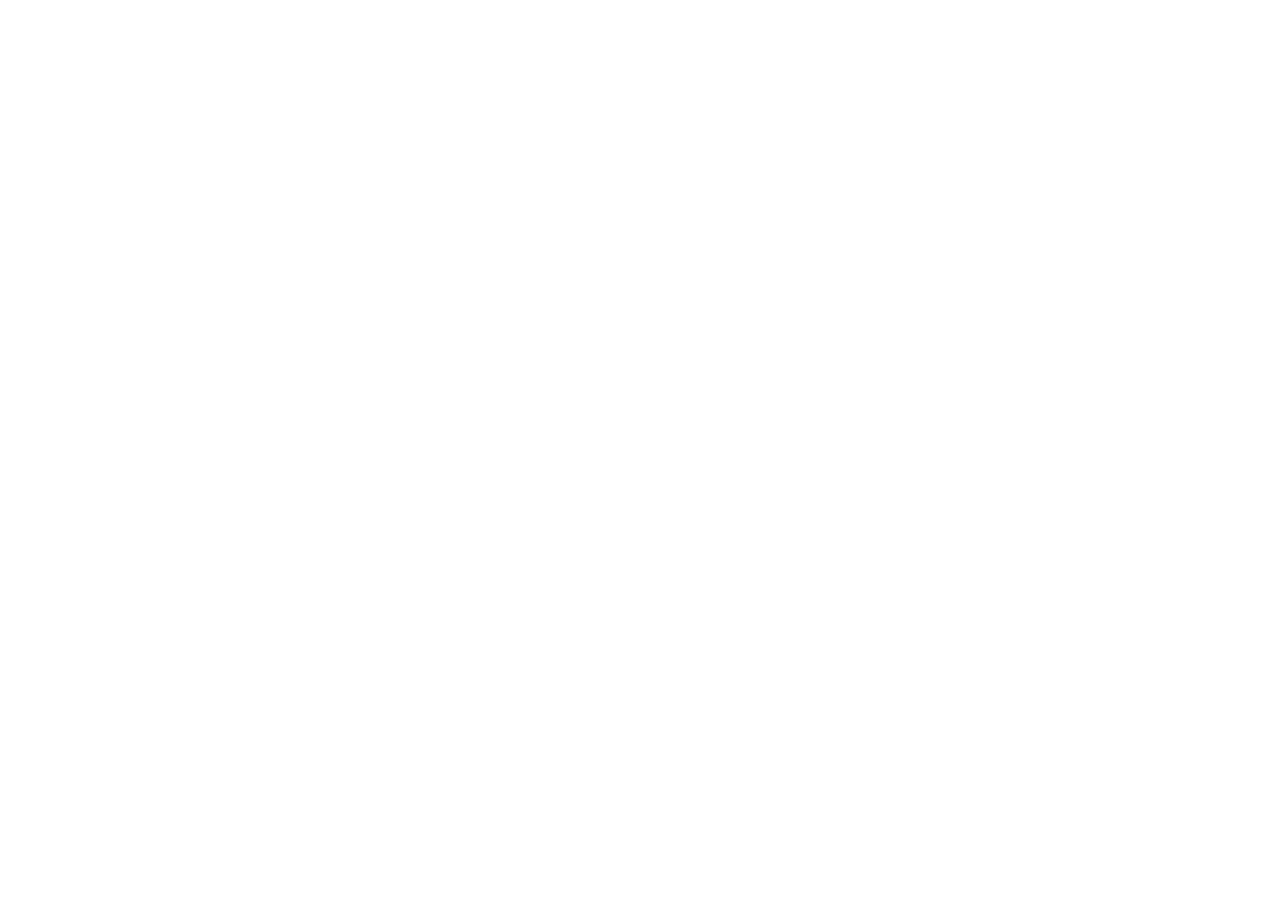
==== commit d48e2475: "add api dir forwarding" ====
--- a/docs/api/index.html
+++ b/docs/api/index.html
@@ -1,177 +1,18 @@
 <!DOCTYPE html>
-<html class="writer-html5" lang="en" >
-<head>
-  <meta charset="utf-8" /><meta name="generator" content="Docutils 0.17.1: http://docutils.sourceforge.net/" />
+<html>
+  <head>
+    <meta charset="utf-8"/>
+    <meta http-equiv="refresh" content="0; https://tket.quantinuum.com/extensions/pytket-braket/"/>
+    <script type="text/javascript">
+      window.location.href = "https://tket.quantinuum.com/extensions/pytket-braket/"
+    </script>
+    <title>pytket API docs have moved to tket.quantinuum.com</title>
+  </head>
+  <body>
+    <p>
+      If you are not redirected automatically, follow
+      <a href="https://tket.quantinuum.com/extensions/pytket-braket/">this link</a>.
+    </p>
+  </body>
+</html>
 
-  <meta name="viewport" content="width=device-width, initial-scale=1.0" />
-  <title>pytket-braket &mdash; pytket-braket 0.24.0 documentation</title>
-      <link rel="stylesheet" href="_static/pygments.css" type="text/css" />
-      <link rel="stylesheet" href="_static/css/theme.css" type="text/css" />
-  <!--[if lt IE 9]>
-    <script src="_static/js/html5shiv.min.js"></script>
-  <![endif]-->
-  
-        <script data-url_root="./" id="documentation_options" src="_static/documentation_options.js"></script>
-        <script src="_static/jquery.js"></script>
-        <script src="_static/underscore.js"></script>
-        <script src="_static/doctools.js"></script>
-    <script src="_static/js/theme.js"></script>
-    <link rel="index" title="Index" href="genindex.html" />
-    <link rel="search" title="Search" href="search.html" />
-    <link rel="next" title="API documentation" href="api.html" /> 
-</head>
-
-<body class="wy-body-for-nav"> 
-  <div class="wy-grid-for-nav">
-    <nav data-toggle="wy-nav-shift" class="wy-nav-side">
-      <div class="wy-side-scroll">
-        <div class="wy-side-nav-search" >
-            <a href="#" class="icon icon-home"> pytket-braket
-          </a>
-              <div class="version">
-                0.24
-              </div>
-<div role="search">
-  <form id="rtd-search-form" class="wy-form" action="search.html" method="get">
-    <input type="text" name="q" placeholder="Search docs" />
-    <input type="hidden" name="check_keywords" value="yes" />
-    <input type="hidden" name="area" value="default" />
-  </form>
-</div>
-        </div><div class="wy-menu wy-menu-vertical" data-spy="affix" role="navigation" aria-label="Navigation menu">
-              <ul>
-<li class="toctree-l1"><a class="reference internal" href="api.html">API documentation</a></li>
-<li class="toctree-l1"><a class="reference internal" href="changelog.html">Changelog</a></li>
-</ul>
-<p class="caption" role="heading"><span class="caption-text">More documentation:</span></p>
-<ul>
-<li class="toctree-l1"><a class="reference external" href="https://cqcl.github.io/tket/pytket/api/index.html">pytket</a></li>
-<li class="toctree-l1"><a class="reference external" href="https://cqcl.github.io/pytket-extensions/api/index.html">pytket extensions</a></li>
-</ul>
-<p class="caption" role="heading"><span class="caption-text">Links:</span></p>
-<ul>
-<li class="toctree-l1"><a class="reference external" href="https://github.com/CQCL/pytket-braket/issues">bug tracker</a></li>
-<li class="toctree-l1"><a class="reference external" href="https://github.com/CQCL/pytket-braket">GitHub</a></li>
-<li class="toctree-l1"><a class="reference external" href="https://pypi.org/project/pytket-braket/">PyPi</a></li>
-</ul>
-
-        </div>
-      </div>
-    </nav>
-
-    <section data-toggle="wy-nav-shift" class="wy-nav-content-wrap"><nav class="wy-nav-top" aria-label="Mobile navigation menu" >
-          <i data-toggle="wy-nav-top" class="fa fa-bars"></i>
-          <a href="#">pytket-braket</a>
-      </nav>
-
-      <div class="wy-nav-content">
-        <div class="rst-content">
-          <div role="navigation" aria-label="Page navigation">
-  <ul class="wy-breadcrumbs">
-      <li><a href="#" class="icon icon-home"></a></li>
-      <li class="breadcrumb-item active">pytket-braket</li>
-      <li class="wy-breadcrumbs-aside">
-            <a href="_sources/index.rst.txt" rel="nofollow"> View page source</a>
-      </li>
-  </ul>
-  <hr/>
-</div>
-          <div role="main" class="document" itemscope="itemscope" itemtype="http://schema.org/Article">
-           <div itemprop="articleBody">
-             
-  <section id="pytket-braket">
-<h1>pytket-braket<a class="headerlink" href="#pytket-braket" title="Permalink to this headline"></a></h1>
-<embed>
-<div style="width:100%; display:flex; align-items:center; justify-content:end; transform: translateY(-85px); margin-bottom: -75px">
-    <img src="_images/Quantinuum_logo.png" width="100" height="100"></img>
-</div>
-</embed><a class="reference internal image-reference" href="_images/Quantinuum_logo.png"><img alt="_images/Quantinuum_logo.png" class="align-right" src="_images/Quantinuum_logo.png" style="width: 0px; height: 0px;" /></a>
-<p><code class="docutils literal notranslate"><span class="pre">pytket-braket</span></code> is an extension to <code class="docutils literal notranslate"><span class="pre">pytket</span></code> that allows <code class="docutils literal notranslate"><span class="pre">pytket</span></code> circuits to
-be executed on quantum devices and simulators via Amazon’s Braket service.</p>
-<p><code class="docutils literal notranslate"><span class="pre">pytket-braket</span></code> is available for Python 3.8, 3.9 and 3.10, on Linux, MacOS and
-Windows. To install, run:</p>
-<div class="highlight-default notranslate"><div class="highlight"><pre><span></span><span class="n">pip</span> <span class="n">install</span> <span class="n">pytket</span><span class="o">-</span><span class="n">braket</span>
-</pre></div>
-</div>
-<div class="admonition note">
-<p class="admonition-title">Note</p>
-<p>Requires an <a class="reference external" href="https://aws.amazon.com/braket/">Amazon Braket</a> account.</p>
-</div>
-<div class="toctree-wrapper compound">
-<ul>
-<li class="toctree-l1"><a class="reference internal" href="api.html">API documentation</a></li>
-<li class="toctree-l1"><a class="reference internal" href="changelog.html">Changelog</a><ul>
-<li class="toctree-l2"><a class="reference internal" href="changelog.html#november-2022">0.24.0 (November 2022)</a></li>
-<li class="toctree-l2"><a class="reference internal" href="changelog.html#october-2022">0.23.0 (October 2022)</a></li>
-<li class="toctree-l2"><a class="reference internal" href="changelog.html#september-2022">0.22.1 (September 2022)</a></li>
-<li class="toctree-l2"><a class="reference internal" href="changelog.html#id1">0.22.0 (September 2022)</a></li>
-<li class="toctree-l2"><a class="reference internal" href="changelog.html#july-2022">0.21.0 (July 2022)</a></li>
-<li class="toctree-l2"><a class="reference internal" href="changelog.html#june-2022">0.20.0 (June 2022)</a></li>
-<li class="toctree-l2"><a class="reference internal" href="changelog.html#id2">0.19.1 (June 2022)</a></li>
-<li class="toctree-l2"><a class="reference internal" href="changelog.html#may-2022">0.19.0 (May 2022)</a></li>
-<li class="toctree-l2"><a class="reference internal" href="changelog.html#april-2022">0.18.0 (April 2022)</a></li>
-<li class="toctree-l2"><a class="reference internal" href="changelog.html#march-2022">0.17.0 (March 2022)</a></li>
-<li class="toctree-l2"><a class="reference internal" href="changelog.html#february-2022">0.16.0 (February 2022)</a></li>
-<li class="toctree-l2"><a class="reference internal" href="changelog.html#january-2022">0.15.0 (January 2022)</a></li>
-<li class="toctree-l2"><a class="reference internal" href="changelog.html#november-2021">0.14.0 (November 2021)</a></li>
-<li class="toctree-l2"><a class="reference internal" href="changelog.html#october-2021">0.13.0 (October 2021)</a></li>
-<li class="toctree-l2"><a class="reference internal" href="changelog.html#september-2021">0.12.0 (September 2021)</a></li>
-<li class="toctree-l2"><a class="reference internal" href="changelog.html#id3">0.11.0 (September 2021)</a></li>
-<li class="toctree-l2"><a class="reference internal" href="changelog.html#july-2021">0.10.0 (July 2021)</a></li>
-<li class="toctree-l2"><a class="reference internal" href="changelog.html#june-2021">0.9.0 (June 2021)</a></li>
-<li class="toctree-l2"><a class="reference internal" href="changelog.html#id4">0.8.2 (June 2021)</a></li>
-<li class="toctree-l2"><a class="reference internal" href="changelog.html#id5">0.8.1 (June 2021)</a></li>
-<li class="toctree-l2"><a class="reference internal" href="changelog.html#may-2021">0.8.0 (May 2021)</a></li>
-<li class="toctree-l2"><a class="reference internal" href="changelog.html#id6">0.7.0 (May 2021)</a></li>
-</ul>
-</li>
-</ul>
-</div>
-<div class="toctree-wrapper compound">
-<p class="caption" role="heading"><span class="caption-text">More documentation:</span></p>
-<ul>
-<li class="toctree-l1"><a class="reference external" href="https://cqcl.github.io/tket/pytket/api/index.html">pytket</a></li>
-<li class="toctree-l1"><a class="reference external" href="https://cqcl.github.io/pytket-extensions/api/index.html">pytket extensions</a></li>
-</ul>
-</div>
-<div class="toctree-wrapper compound">
-<p class="caption" role="heading"><span class="caption-text">Links:</span></p>
-<ul>
-<li class="toctree-l1"><a class="reference external" href="https://github.com/CQCL/pytket-braket/issues">bug tracker</a></li>
-<li class="toctree-l1"><a class="reference external" href="https://github.com/CQCL/pytket-braket">GitHub</a></li>
-<li class="toctree-l1"><a class="reference external" href="https://pypi.org/project/pytket-braket/">PyPi</a></li>
-</ul>
-</div>
-</section>
-
-
-           </div>
-          </div>
-          <footer><div class="rst-footer-buttons" role="navigation" aria-label="Footer">
-        <a href="api.html" class="btn btn-neutral float-right" title="API documentation" accesskey="n" rel="next">Next <span class="fa fa-arrow-circle-right" aria-hidden="true"></span></a>
-    </div>
-
-  <hr/>
-
-  <div role="contentinfo">
-    <p>&#169; Copyright 2022 Cambridge Quantum Computing.</p>
-  </div>
-
-  Built with <a href="https://www.sphinx-doc.org/">Sphinx</a> using a
-    <a href="https://github.com/readthedocs/sphinx_rtd_theme">theme</a>
-    provided by <a href="https://readthedocs.org">Read the Docs</a>.
-   
-
-</footer>
-        </div>
-      </div>
-    </section>
-  </div>
-  <script>
-      jQuery(function () {
-          SphinxRtdTheme.Navigation.enable(true);
-      });
-  </script> 
-
-</body>
-</html>